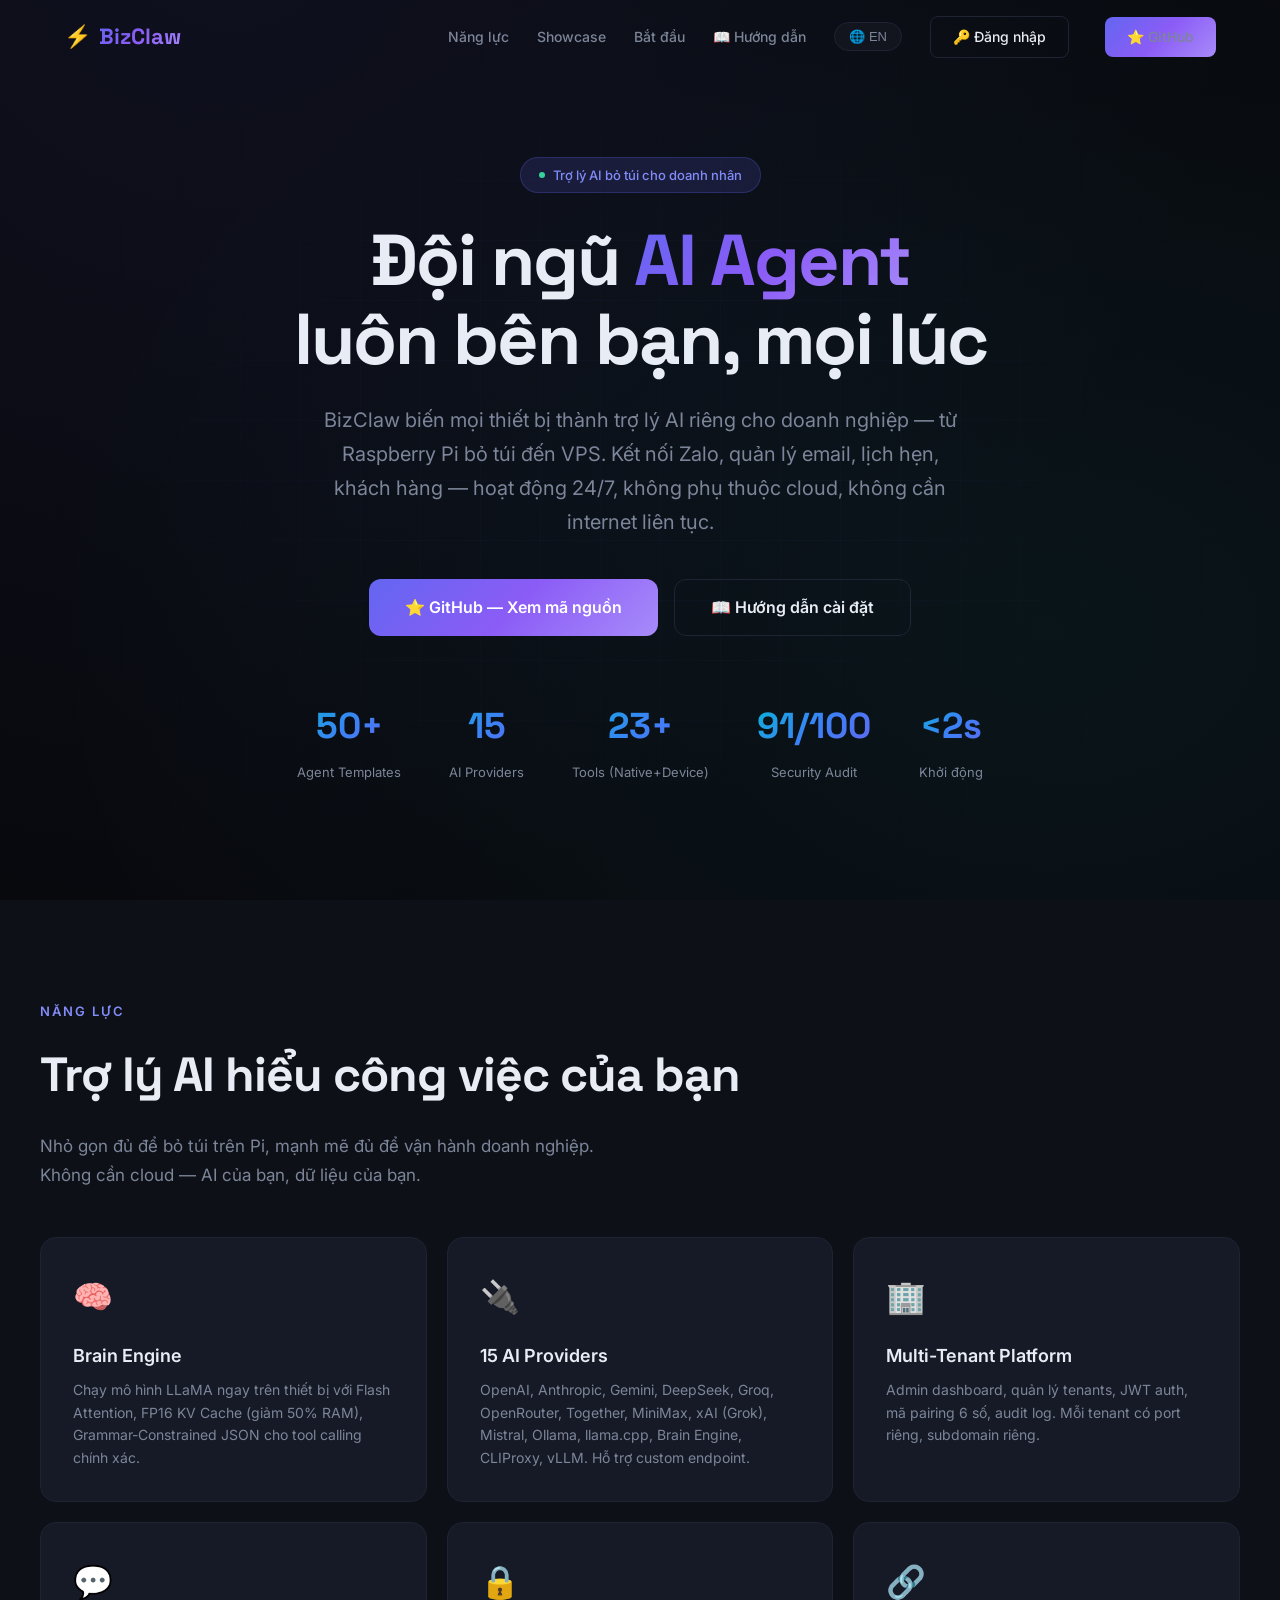
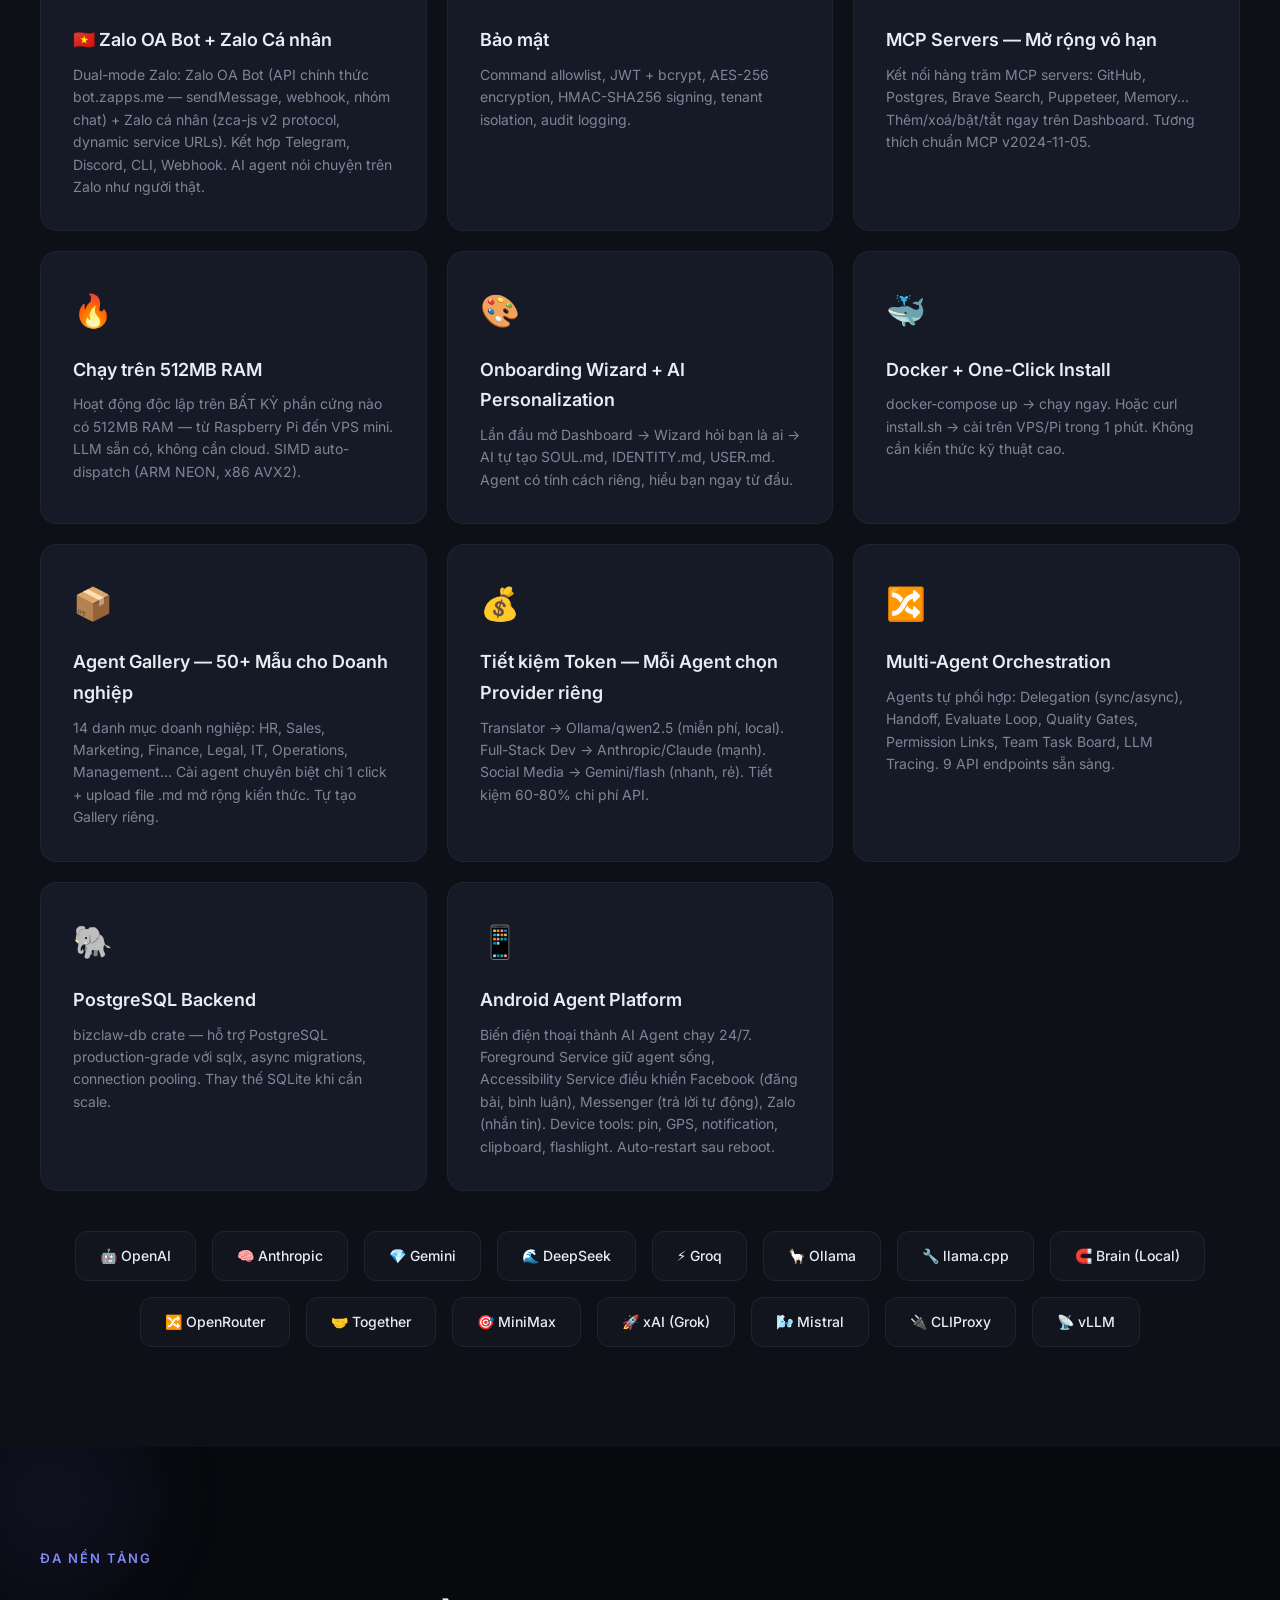
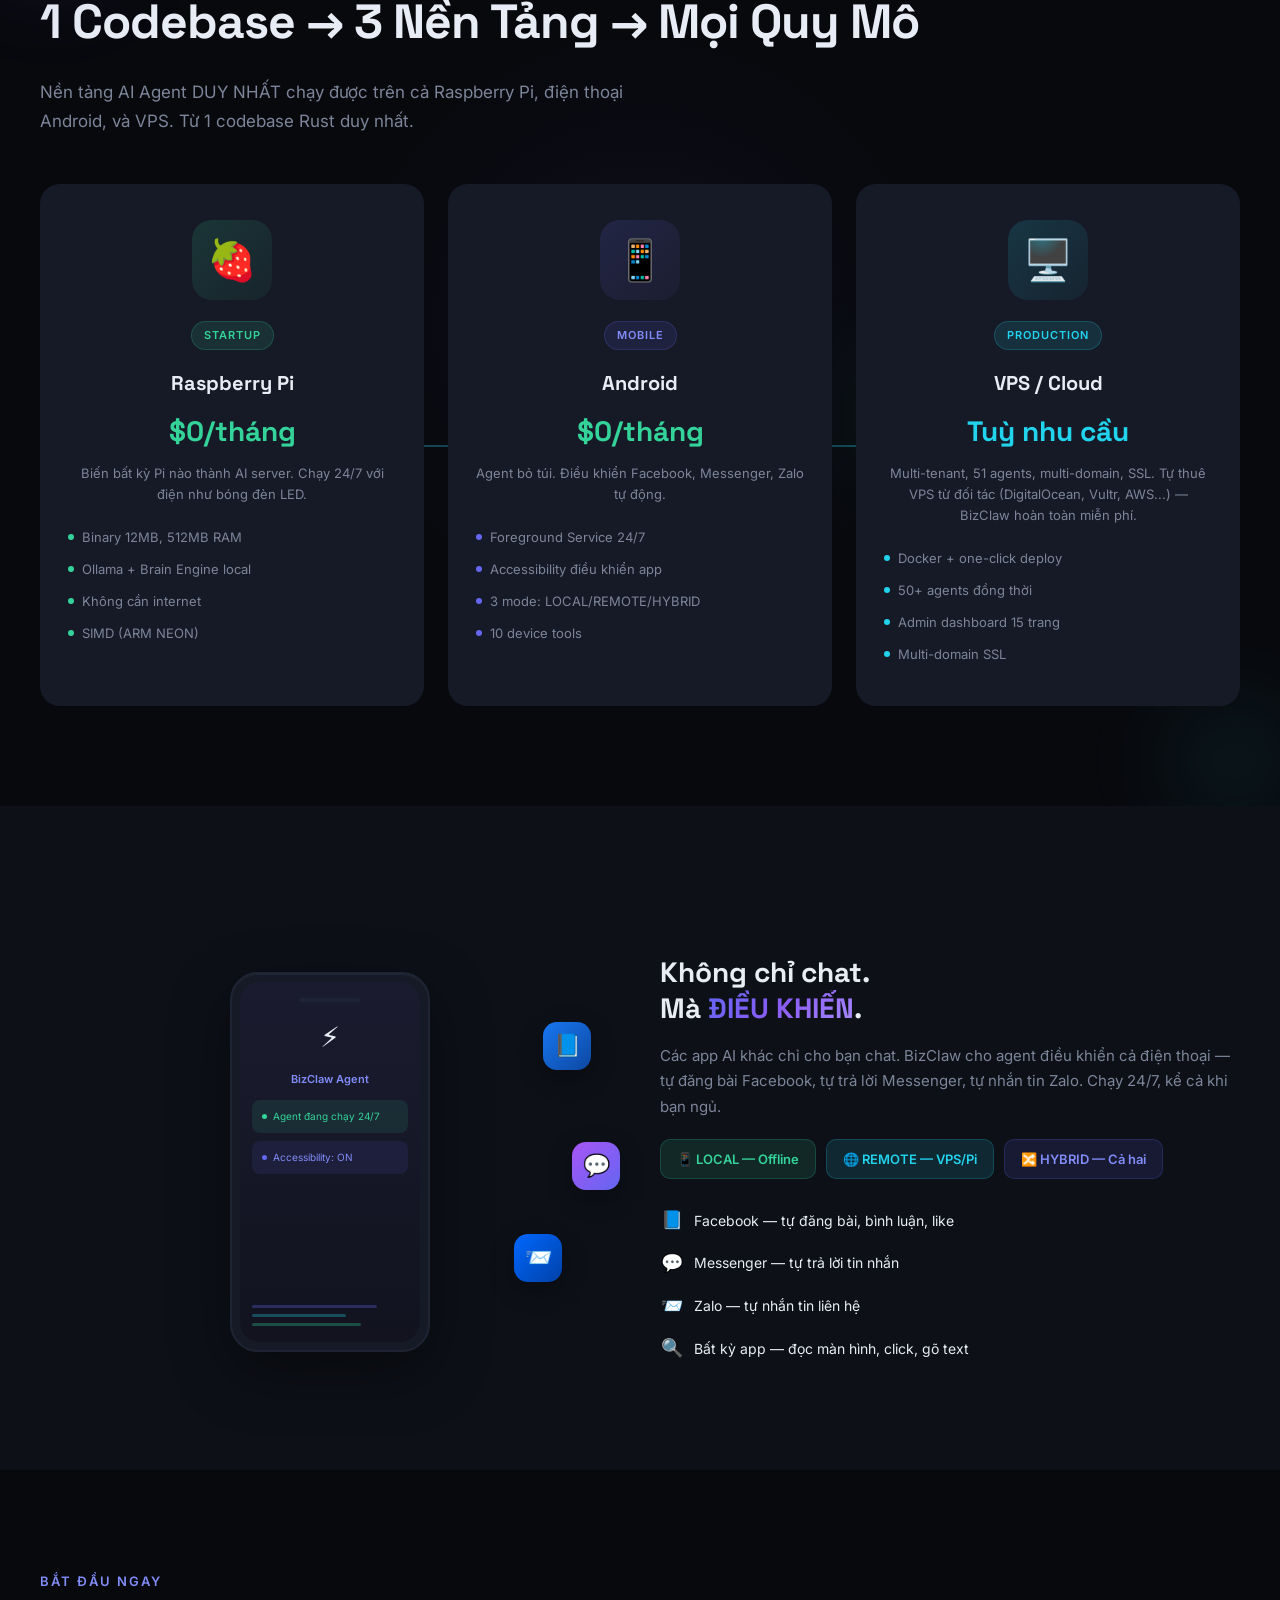
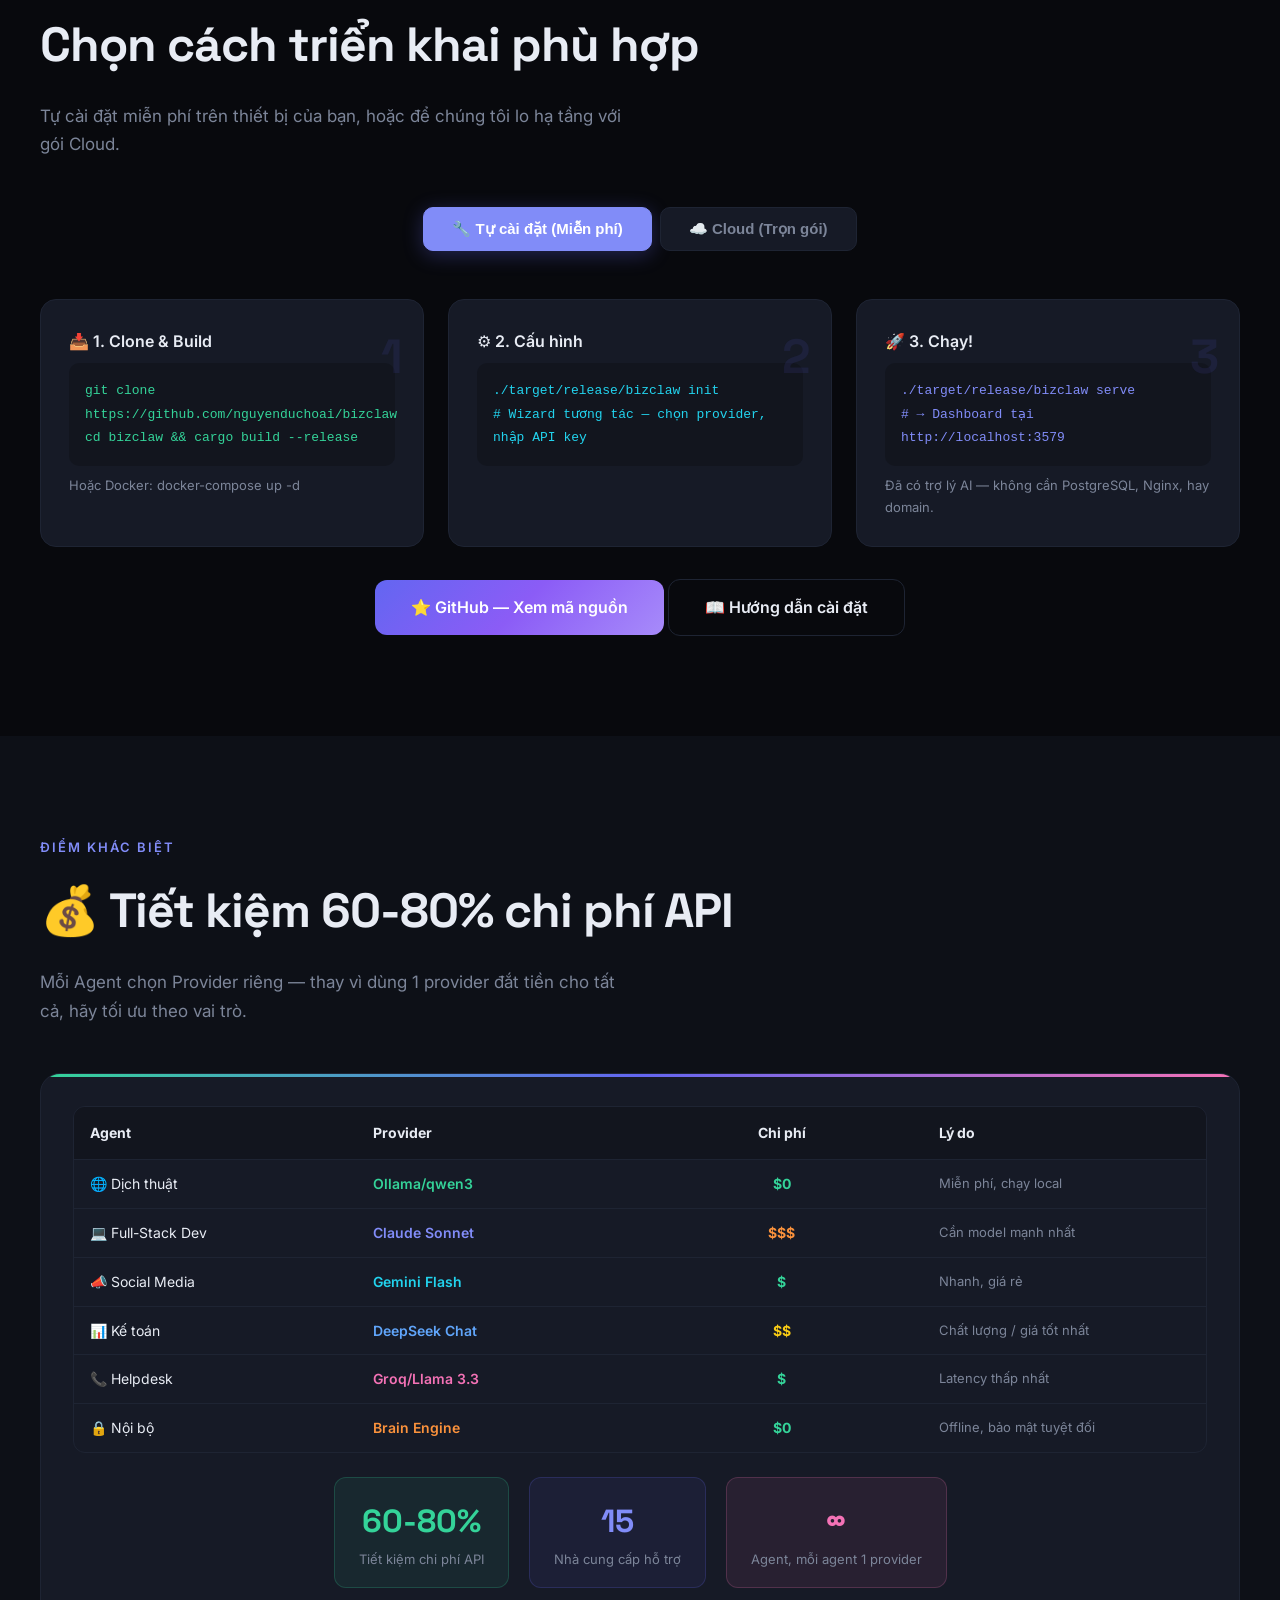
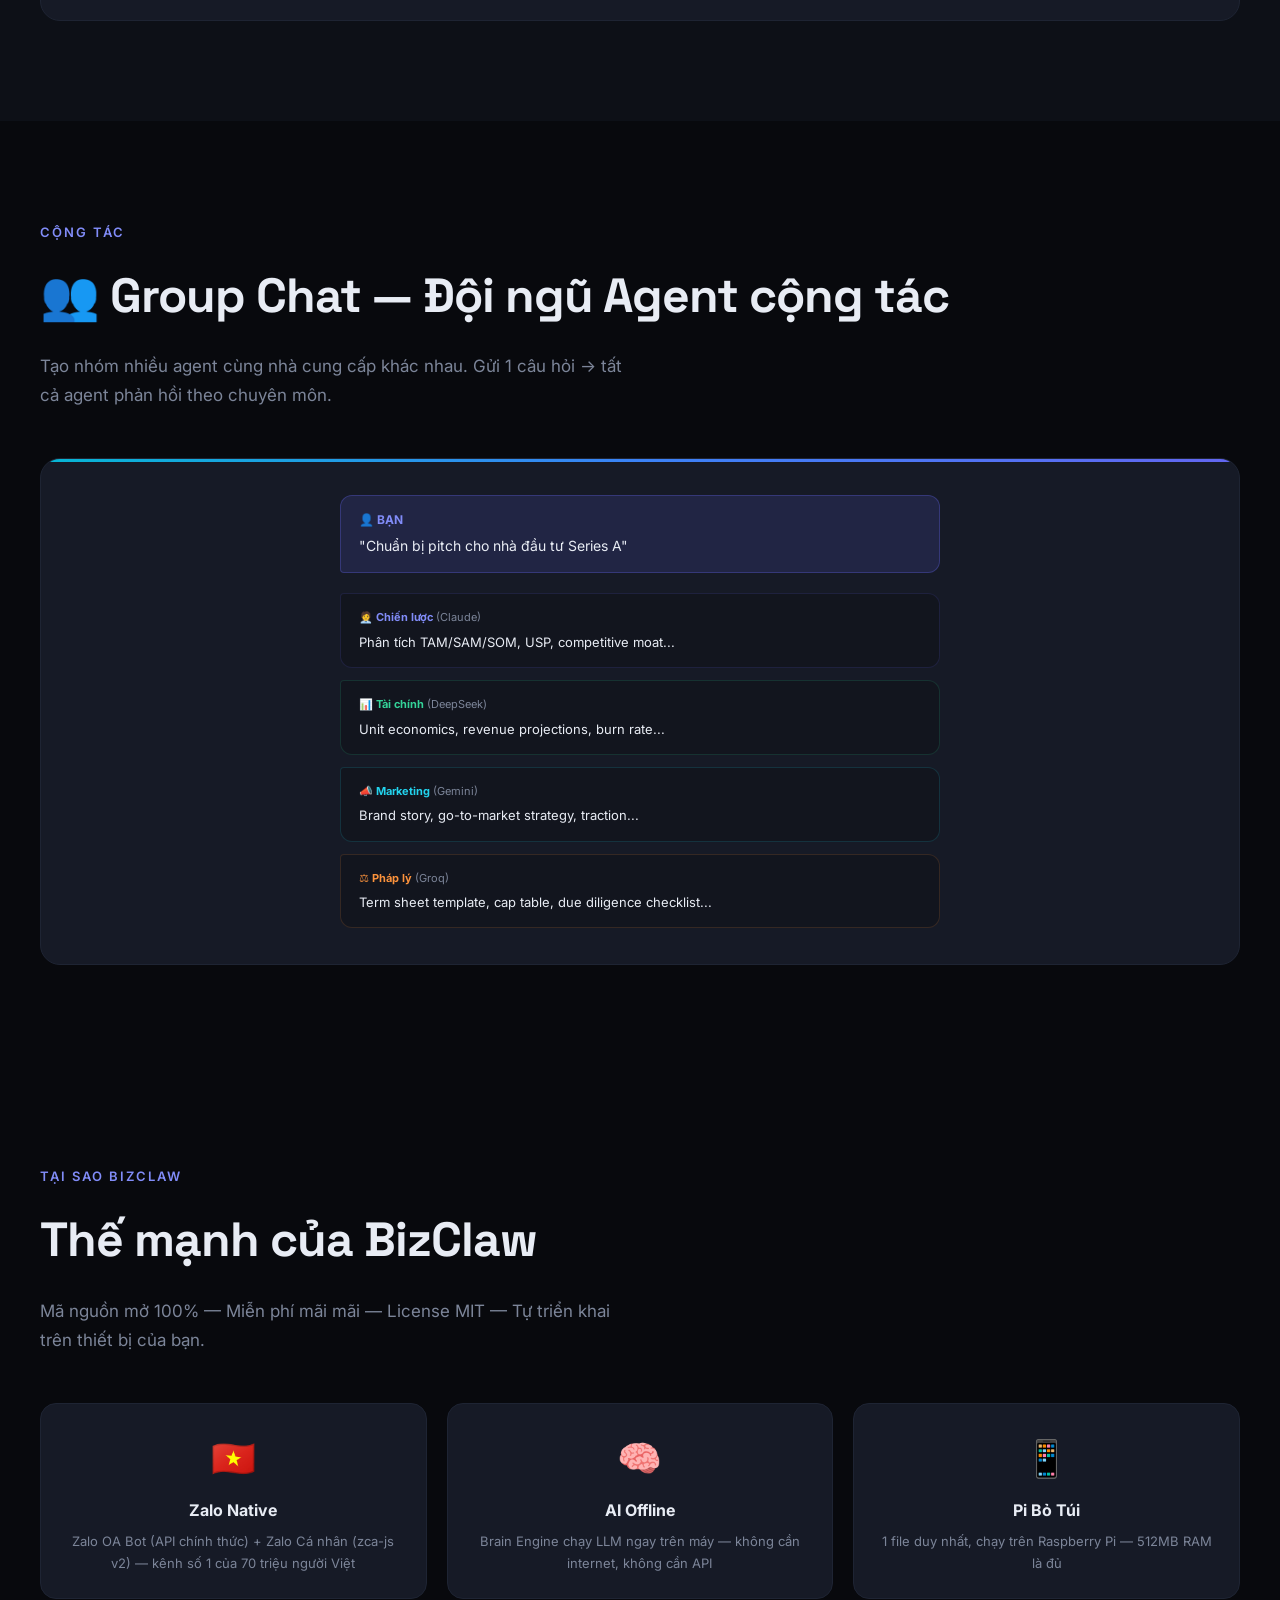
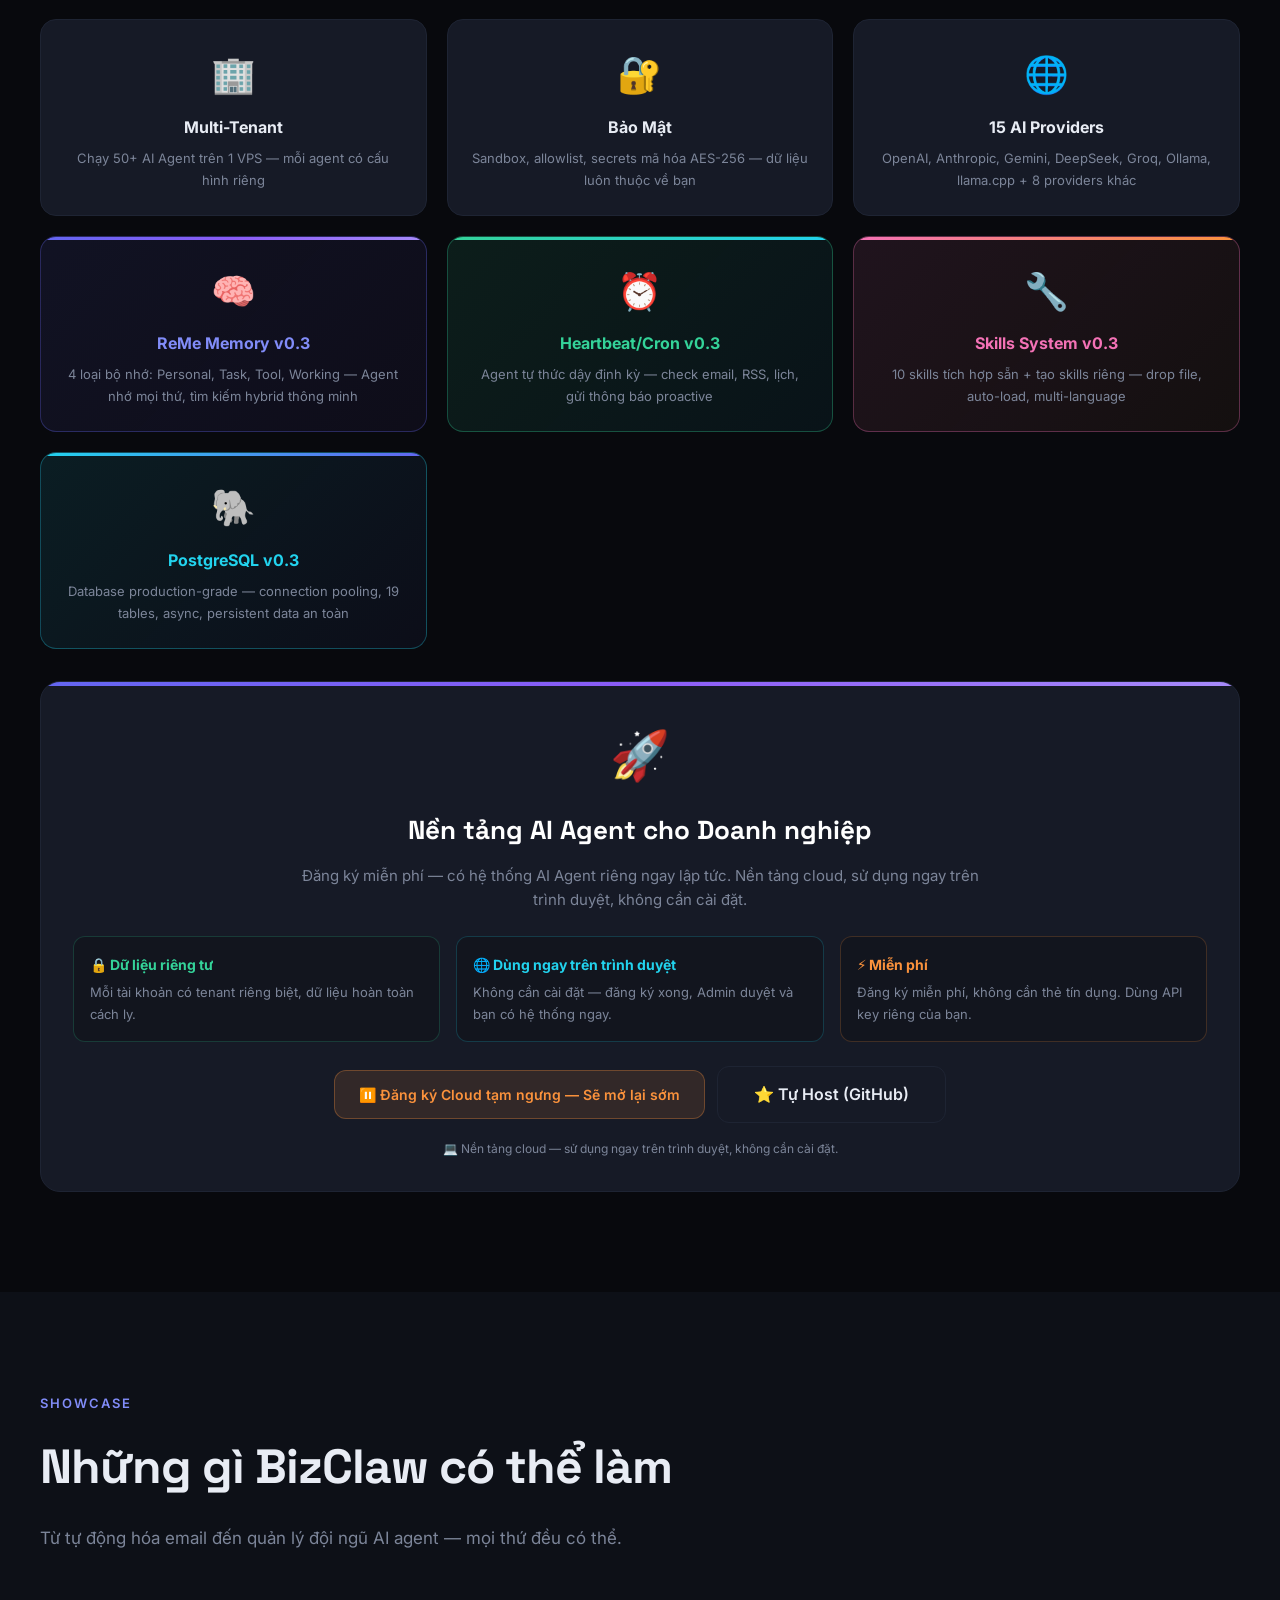
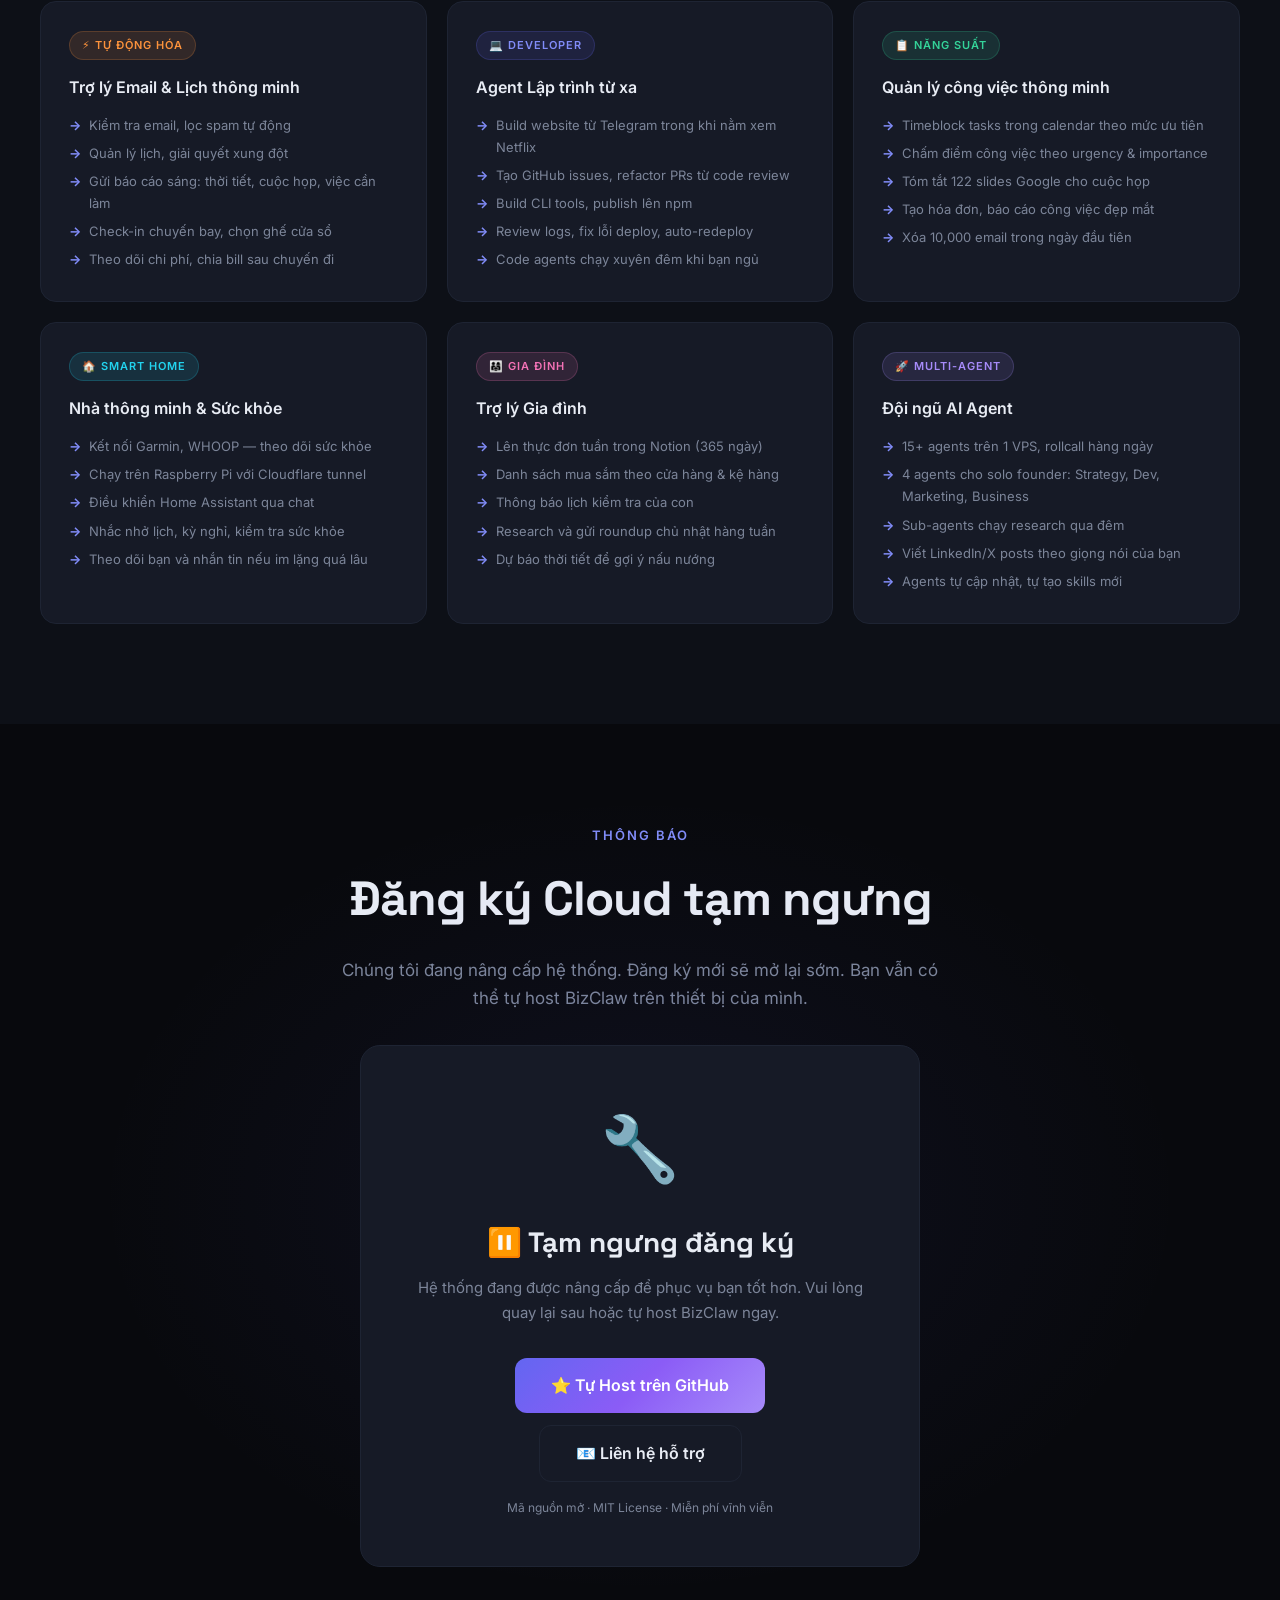
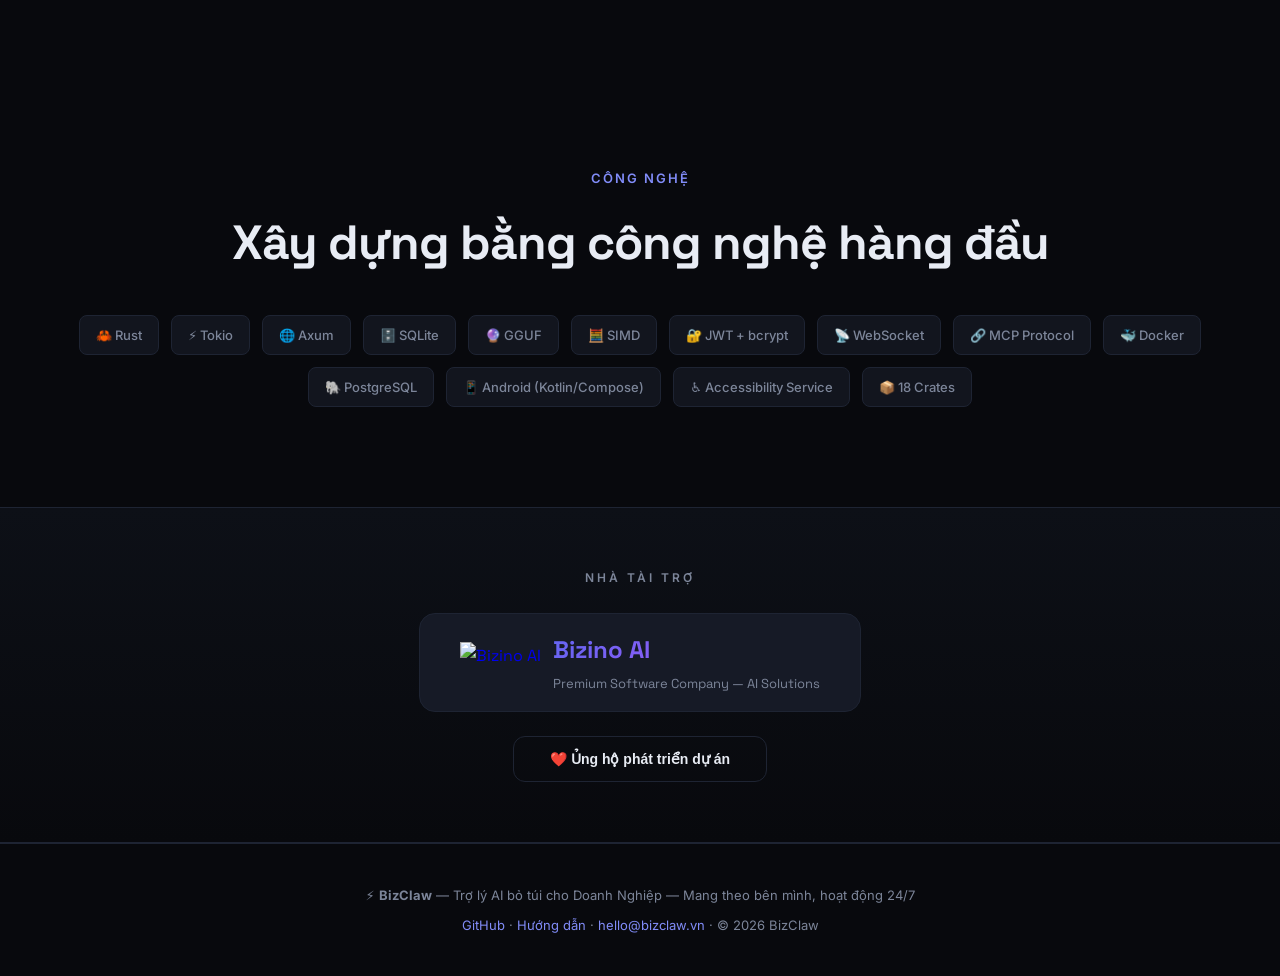
==== landing/index.html @ e4c4c2b2 "initial: BizClaw v0.3.0 — Self-hosted AI Agent platform Single-tenant AI Agent platform for personal" ====
<!DOCTYPE html>
<html lang="vi">
<head>
<meta charset="UTF-8">
<meta name="viewport" content="width=device-width, initial-scale=1.0">
<title>BizClaw — Trợ lý AI cho Doanh Nghiệp | AI Agent for Business</title>
<meta name="description" content="BizClaw — Trợ lý AI dành cho doanh nhân. Chạy trên mọi thiết bị từ Raspberry Pi đến VPS. Tích hợp Zalo, hoạt động độc lập không cần cloud.">
<meta property="og:title" content="BizClaw — Trợ lý AI cho Doanh Nghiệp">
<meta property="og:description" content="AI Agent bỏ túi cho doanh nhân. Chạy trên thiết bị 512MB RAM, tích hợp Zalo, hoạt động 24/7 không cần cloud.">
<meta property="og:type" content="website">
<meta property="og:url" content="https://bizclaw.vn">
<link rel="icon" href="data:image/svg+xml,<svg xmlns='http://www.w3.org/2000/svg' viewBox='0 0 100 100'><text y='.9em' font-size='90'>⚡</text></svg>">
<link rel="preconnect" href="https://fonts.googleapis.com">
<link href="https://fonts.googleapis.com/css2?family=Inter:wght@300;400;500;600;700;800;900&family=Space+Grotesk:wght@400;500;600;700&display=swap" rel="stylesheet">
<style>
*{margin:0;padding:0;box-sizing:border-box}
:root{
  --bg:#08090d;--bg2:#0d1017;--surface:#12151e;--card:#161a26;--border:#1e2433;
  --text:#e8ecf4;--muted:#7c8599;--accent:#6366f1;--accent2:#818cf8;--accent-glow:rgba(99,102,241,.15);
  --green:#34d399;--cyan:#22d3ee;--pink:#f472b6;--orange:#fb923c;
  --grad1:linear-gradient(135deg,#6366f1,#8b5cf6,#a78bfa);
  --grad2:linear-gradient(135deg,#06b6d4,#3b82f6,#6366f1);
}
html{scroll-behavior:smooth;font-size:16px}
body{font-family:'Inter',system-ui,sans-serif;background:var(--bg);color:var(--text);overflow-x:hidden;line-height:1.7}

/* ═══ NAV ═══ */
nav{position:fixed;top:0;width:100%;z-index:100;padding:16px 0;transition:all .3s}
nav.scrolled{background:rgba(8,9,13,.92);backdrop-filter:blur(20px);border-bottom:1px solid var(--border)}
.nav-inner{max-width:1200px;margin:0 auto;padding:0 24px;display:flex;align-items:center;justify-content:space-between}
.logo{display:flex;align-items:center;gap:8px;font-family:'Space Grotesk',sans-serif;font-weight:700;font-size:22px;color:var(--text);text-decoration:none}
.logo span{background:var(--grad1);-webkit-background-clip:text;-webkit-text-fill-color:transparent}
.nav-links{display:flex;gap:28px;align-items:center}
.nav-links a{color:var(--muted);text-decoration:none;font-size:14px;font-weight:500;transition:.2s}
.nav-links a:hover{color:var(--text)}
.lang-toggle{background:var(--surface);border:1px solid var(--border);color:var(--muted);padding:6px 14px;border-radius:20px;cursor:pointer;font-size:13px;transition:.2s}
.lang-toggle:hover{border-color:var(--accent);color:var(--accent)}
.nav-cta{background:var(--grad1);color:#fff;padding:8px 22px;border-radius:8px;font-size:14px;font-weight:600;text-decoration:none;transition:all .2s;border:none;cursor:pointer}
.nav-cta:hover{transform:translateY(-1px);box-shadow:0 8px 30px rgba(99,102,241,.35)}

/* ═══ HERO ═══ */
.hero{min-height:100vh;display:flex;align-items:center;justify-content:center;position:relative;overflow:hidden;padding:120px 24px 80px}
.hero::before{content:'';position:absolute;top:-50%;left:-30%;width:160%;height:200%;background:radial-gradient(ellipse at 30% 20%,rgba(99,102,241,.08) 0%,transparent 50%),radial-gradient(ellipse at 70% 60%,rgba(34,211,238,.06) 0%,transparent 50%);pointer-events:none}
.hero-grid{position:absolute;inset:0;background-image:linear-gradient(rgba(99,102,241,.03) 1px,transparent 1px),linear-gradient(90deg,rgba(99,102,241,.03) 1px,transparent 1px);background-size:60px 60px;mask-image:radial-gradient(ellipse at center,black 30%,transparent 70%)}
.hero-content{max-width:900px;text-align:center;position:relative;z-index:1}
.hero-badge{display:inline-flex;align-items:center;gap:8px;padding:6px 18px;background:var(--accent-glow);border:1px solid rgba(99,102,241,.25);border-radius:30px;font-size:13px;color:var(--accent2);margin-bottom:28px;font-weight:500}
.hero-badge .dot{width:6px;height:6px;background:var(--green);border-radius:50%;animation:pulse 2s infinite}
@keyframes pulse{0%,100%{opacity:1}50%{opacity:.4}}
h1{font-family:'Space Grotesk',sans-serif;font-size:clamp(36px,6vw,72px);font-weight:800;line-height:1.1;margin-bottom:24px;letter-spacing:-2px}
h1 .grad{background:var(--grad1);-webkit-background-clip:text;-webkit-text-fill-color:transparent}
.hero-desc{font-size:clamp(16px,2vw,20px);color:var(--muted);max-width:640px;margin:0 auto 40px;line-height:1.7}
.hero-actions{display:flex;gap:16px;justify-content:center;flex-wrap:wrap}
.btn-primary{background:var(--grad1);color:#fff;padding:14px 36px;border-radius:12px;font-size:16px;font-weight:600;text-decoration:none;transition:all .25s;border:none;cursor:pointer;display:inline-flex;align-items:center;gap:8px}
.btn-primary:hover{transform:translateY(-2px);box-shadow:0 12px 40px rgba(99,102,241,.4)}
.btn-secondary{background:transparent;color:var(--text);padding:14px 36px;border-radius:12px;font-size:16px;font-weight:600;text-decoration:none;border:1px solid var(--border);transition:all .25s;display:inline-flex;align-items:center;gap:8px}
.btn-secondary:hover{border-color:var(--accent);background:var(--accent-glow)}
.hero-stats{display:flex;gap:48px;justify-content:center;margin-top:60px;flex-wrap:wrap}
.hero-stat{text-align:center}
.hero-stat .num{font-family:'Space Grotesk',sans-serif;font-size:36px;font-weight:700;background:var(--grad2);-webkit-background-clip:text;background-clip:text;-webkit-text-fill-color:transparent}
.hero-stat .label{font-size:13px;color:var(--muted);margin-top:4px}

/* ═══ PLATFORM SECTION ═══ */
#platforms{background:var(--bg);position:relative;overflow:hidden}
#platforms::before{content:'';position:absolute;top:50%;left:50%;width:600px;height:600px;transform:translate(-50%,-50%);background:radial-gradient(circle,rgba(99,102,241,.06) 0%,transparent 70%);pointer-events:none}
.platforms-grid{display:grid;grid-template-columns:repeat(3,1fr);gap:24px;margin-top:48px;position:relative}
.platforms-grid::before{content:'';position:absolute;top:50%;left:15%;right:15%;height:2px;background:linear-gradient(90deg,transparent,var(--cyan),var(--accent),var(--cyan),transparent);opacity:.3;z-index:0}
.platform-card{background:var(--card);border-radius:20px;padding:36px 28px;text-align:center;position:relative;z-index:1;transition:all .4s;overflow:hidden}
.platform-card::before{content:'';position:absolute;inset:-2px;border-radius:22px;padding:2px;background:linear-gradient(135deg,var(--accent),var(--cyan),var(--accent));-webkit-mask:linear-gradient(#fff 0 0) content-box,linear-gradient(#fff 0 0);mask:linear-gradient(#fff 0 0) content-box,linear-gradient(#fff 0 0);-webkit-mask-composite:xor;mask-composite:exclude;opacity:0;transition:.4s}
.platform-card:hover::before{opacity:1}
.platform-card:hover{transform:translateY(-8px);box-shadow:0 20px 60px rgba(99,102,241,.15)}
.platform-icon{width:80px;height:80px;border-radius:20px;display:flex;align-items:center;justify-content:center;font-size:40px;margin:0 auto 20px;position:relative}
.platform-icon.pi{background:linear-gradient(135deg,rgba(52,211,153,.15),rgba(52,211,153,.05))}
.platform-icon.android{background:linear-gradient(135deg,rgba(99,102,241,.15),rgba(139,92,246,.05))}
.platform-icon.vps{background:linear-gradient(135deg,rgba(34,211,238,.15),rgba(34,211,238,.05))}
.platform-card h3{font-size:20px;font-weight:700;margin-bottom:4px;font-family:'Space Grotesk',sans-serif}
.platform-price{font-family:'Space Grotesk',sans-serif;font-size:28px;font-weight:800;margin:8px 0}
.platform-price.free{color:var(--green)}
.platform-price.low{color:var(--cyan)}
.platform-card .platform-desc{font-size:13px;color:var(--muted);margin-bottom:16px;line-height:1.6}
.platform-features{list-style:none;text-align:left}
.platform-features li{padding:5px 0;font-size:13px;color:var(--muted);display:flex;align-items:center;gap:8px}
.platform-features li .pf-dot{width:6px;height:6px;border-radius:50%;flex-shrink:0}
.pf-dot.green{background:var(--green)}
.pf-dot.purple{background:var(--accent)}
.pf-dot.cyan{background:var(--cyan)}
.platform-tag{display:inline-block;padding:4px 12px;border-radius:20px;font-size:11px;font-weight:600;letter-spacing:1px;text-transform:uppercase;margin-bottom:16px}
.ptag-green{background:rgba(52,211,153,.12);color:var(--green);border:1px solid rgba(52,211,153,.2)}
.ptag-purple{background:rgba(99,102,241,.12);color:var(--accent2);border:1px solid rgba(99,102,241,.2)}
.ptag-cyan{background:rgba(34,211,238,.12);color:var(--cyan);border:1px solid rgba(34,211,238,.2)}

/* Floating orbs */
.platform-orbs{position:absolute;inset:0;pointer-events:none;overflow:hidden}
.orb{position:absolute;border-radius:50%;filter:blur(40px);animation:float 8s ease-in-out infinite}
.orb-1{width:200px;height:200px;background:rgba(99,102,241,.08);top:-50px;left:-50px;animation-delay:0s}
.orb-2{width:150px;height:150px;background:rgba(34,211,238,.06);bottom:-30px;right:-30px;animation-delay:3s}
.orb-3{width:180px;height:180px;background:rgba(52,211,153,.05);top:50%;right:20%;animation-delay:5s}
@keyframes float{0%,100%{transform:translateY(0) scale(1)}50%{transform:translateY(-20px) scale(1.05)}}

/* ═══ ANDROID SHOWCASE ═══ */
.android-showcase{display:grid;grid-template-columns:1fr 1fr;gap:40px;align-items:center;margin-top:48px}
.android-visual{position:relative;display:flex;align-items:center;justify-content:center;min-height:400px}
.phone-frame{width:200px;height:380px;background:var(--card);border:2px solid var(--border);border-radius:28px;position:relative;overflow:hidden;box-shadow:0 20px 60px rgba(0,0,0,.4),inset 0 1px 0 rgba(255,255,255,.05)}
.phone-screen{position:absolute;inset:8px;border-radius:20px;background:linear-gradient(180deg,#1a1b2e 0%,#12131f 100%);display:flex;flex-direction:column;padding:16px 12px}
.phone-notch{width:60px;height:4px;background:var(--border);border-radius:4px;margin:0 auto 12px}
.phone-logo{text-align:center;font-size:28px;margin-bottom:8px}
.phone-title{text-align:center;font-size:11px;font-weight:600;color:var(--accent2);margin-bottom:12px}
.phone-status{display:flex;align-items:center;gap:6px;padding:8px 10px;background:rgba(52,211,153,.1);border-radius:8px;margin-bottom:8px;font-size:10px;color:var(--green)}
.phone-status .ps-dot{width:5px;height:5px;background:var(--green);border-radius:50%;animation:pulse 2s infinite}
.app-lines{display:flex;flex-direction:column;gap:6px;margin-top:auto}
.app-line{height:3px;border-radius:2px;opacity:.3}
.app-line:nth-child(1){background:var(--accent);width:80%}
.app-line:nth-child(2){background:var(--cyan);width:60%}
.app-line:nth-child(3){background:var(--green);width:70%}

/* App connection lines */
.app-nodes{position:absolute;top:0;left:0;right:0;bottom:0}
.app-node{position:absolute;width:48px;height:48px;border-radius:14px;display:flex;align-items:center;justify-content:center;font-size:22px;box-shadow:0 8px 24px rgba(0,0,0,.3);animation:float 6s ease-in-out infinite}
.app-node.fb{background:linear-gradient(135deg,#1877F2,#0d47a1);top:15%;right:5%;animation-delay:0s}
.app-node.msg{background:linear-gradient(135deg,#a855f6,#6366f1);top:45%;right:0;animation-delay:2s}
.app-node.zalo{background:linear-gradient(135deg,#0068ff,#0041a8);bottom:20%;right:10%;animation-delay:4s}

.android-info h3{font-family:'Space Grotesk',sans-serif;font-size:28px;font-weight:700;margin-bottom:16px;line-height:1.3}
.android-info .ai-highlight{background:var(--grad1);-webkit-background-clip:text;background-clip:text;-webkit-text-fill-color:transparent}
.android-info p{color:var(--muted);font-size:15px;line-height:1.7;margin-bottom:20px}
.mode-pills{display:flex;gap:10px;flex-wrap:wrap;margin-bottom:20px}
.mode-pill{padding:8px 16px;border-radius:10px;font-size:13px;font-weight:600;display:flex;align-items:center;gap:6px}
.mode-pill.local{background:rgba(52,211,153,.12);color:var(--green);border:1px solid rgba(52,211,153,.2)}
.mode-pill.remote{background:rgba(34,211,238,.12);color:var(--cyan);border:1px solid rgba(34,211,238,.2)}
.mode-pill.hybrid{background:rgba(99,102,241,.12);color:var(--accent2);border:1px solid rgba(99,102,241,.2)}
.app-control-list{list-style:none}
.app-control-list li{padding:6px 0;font-size:14px;display:flex;align-items:center;gap:10px}
.app-control-list li .acl-icon{font-size:18px;width:24px;text-align:center}

@media(max-width:768px){
  .platforms-grid{grid-template-columns:1fr}
  .platforms-grid::before{display:none}
  .android-showcase{grid-template-columns:1fr}
  .android-visual{min-height:300px}
}

/* ═══ SECTION ═══ */
section{padding:100px 24px}
.container{max-width:1200px;margin:0 auto}
.section-label{font-size:13px;font-weight:600;color:var(--accent2);letter-spacing:2px;text-transform:uppercase;margin-bottom:12px}
.section-title{font-family:'Space Grotesk',sans-serif;font-size:clamp(28px,4vw,48px);font-weight:700;margin-bottom:16px;letter-spacing:-1px}
.section-desc{font-size:17px;color:var(--muted);max-width:600px;margin-bottom:48px;line-height:1.7}

/* ═══ FEATURES ═══ */
#features{background:var(--bg2)}
.features-grid{display:grid;grid-template-columns:repeat(auto-fit,minmax(300px,1fr));gap:20px}
.feature-card{background:var(--card);border:1px solid var(--border);border-radius:16px;padding:32px;transition:all .3s;position:relative;overflow:hidden}
.feature-card:hover{border-color:var(--accent);transform:translateY(-4px);box-shadow:0 16px 48px rgba(0,0,0,.3)}
.feature-card::after{content:'';position:absolute;top:0;left:0;right:0;height:2px;background:var(--grad1);opacity:0;transition:.3s}
.feature-card:hover::after{opacity:1}
.feature-icon{font-size:32px;margin-bottom:16px;display:block}
.feature-card h3{font-size:18px;font-weight:600;margin-bottom:8px}
.feature-card p{font-size:14px;color:var(--muted);line-height:1.6}

/* ═══ PROVIDERS ═══ */
.providers-row{display:flex;gap:16px;justify-content:center;flex-wrap:wrap;margin-top:40px}
.provider-pill{background:var(--surface);border:1px solid var(--border);border-radius:12px;padding:12px 24px;font-size:14px;font-weight:500;display:flex;align-items:center;gap:8px;transition:.25s}
.provider-pill:hover{border-color:var(--accent);background:var(--accent-glow)}

/* ═══ PRICING ═══ */
#pricing{background:var(--bg2)}
.pricing-grid{display:grid;grid-template-columns:repeat(auto-fit,minmax(260px,1fr));gap:20px;margin-top:48px}
.price-card{background:var(--card);border:1px solid var(--border);border-radius:16px;padding:32px;position:relative;transition:.3s}
.price-card.popular{border-color:var(--accent);box-shadow:0 0 60px rgba(99,102,241,.12)}
.price-card.popular::before{content:'⭐ Popular';position:absolute;top:-12px;left:50%;transform:translateX(-50%);background:var(--grad1);padding:4px 16px;border-radius:20px;font-size:12px;font-weight:600;color:#fff}
.price-card h3{font-size:20px;font-weight:600;margin-bottom:4px}
.price-card .price{font-family:'Space Grotesk',sans-serif;font-size:40px;font-weight:700;margin:16px 0 8px}
.price-card .price span{font-size:16px;font-weight:400;color:var(--muted)}
.price-card .desc{font-size:14px;color:var(--muted);margin-bottom:20px}
.price-card ul{list-style:none;margin-bottom:24px}
.price-card li{padding:6px 0;font-size:14px;display:flex;align-items:center;gap:8px}
.price-card li::before{content:'✓';color:var(--green);font-weight:700;font-size:12px}

/* ═══ HOW IT WORKS ═══ */
.steps{display:grid;grid-template-columns:repeat(auto-fit,minmax(220px,1fr));gap:24px;margin-top:48px;counter-reset:step}
.step{background:var(--card);border:1px solid var(--border);border-radius:16px;padding:28px;position:relative;transition:.3s;counter-increment:step}
.step::before{content:counter(step);position:absolute;top:16px;right:20px;font-family:'Space Grotesk',sans-serif;font-size:48px;font-weight:800;color:rgba(99,102,241,.1)}
.step:hover{border-color:var(--accent);transform:translateY(-3px)}
.step h4{font-size:16px;font-weight:600;margin-bottom:8px}
.step p{font-size:14px;color:var(--muted)}

/* ═══ CTA / REGISTER ═══ */
#register{position:relative;overflow:hidden}
#register::before{content:'';position:absolute;inset:0;background:radial-gradient(ellipse at center,rgba(99,102,241,.08),transparent 60%)}
.register-box{max-width:560px;margin:0 auto;background:var(--card);border:1px solid var(--border);border-radius:20px;padding:48px;position:relative;backdrop-filter:blur(10px)}
.register-box h2{font-family:'Space Grotesk',sans-serif;font-size:28px;font-weight:700;margin-bottom:8px;text-align:center}
.register-box .sub{color:var(--muted);font-size:15px;text-align:center;margin-bottom:32px}
.form-group{margin-bottom:16px}
.form-group label{display:block;font-size:13px;color:var(--muted);margin-bottom:6px;font-weight:500}
.form-group input,.form-group select{width:100%;padding:12px 16px;background:var(--surface);border:1px solid var(--border);border-radius:10px;color:var(--text);font-size:15px;outline:none;transition:.2s;font-family:inherit}
.form-group input:focus,.form-group select:focus{border-color:var(--accent);box-shadow:0 0 0 3px var(--accent-glow)}
.form-row{display:grid;grid-template-columns:1fr 1fr;gap:12px}
.form-submit{width:100%;padding:14px;background:var(--grad1);color:#fff;border:none;border-radius:10px;font-size:16px;font-weight:600;cursor:pointer;transition:.25s;margin-top:8px;font-family:inherit}
.form-submit:hover{transform:translateY(-2px);box-shadow:0 12px 40px rgba(99,102,241,.4)}
.form-submit:disabled{opacity:.6;cursor:not-allowed;transform:none;box-shadow:none}
.form-note{text-align:center;font-size:12px;color:var(--muted);margin-top:16px}
.form-success{display:none;text-align:center;padding:40px 20px}
.form-success .icon{font-size:48px;margin-bottom:16px}
.form-success h3{font-size:22px;margin-bottom:8px;color:var(--green)}
.form-success p{color:var(--muted);font-size:14px}

/* ═══ SHOWCASE ═══ */
#showcase{background:var(--bg2)}
.showcase-grid{display:grid;grid-template-columns:repeat(auto-fill,minmax(340px,1fr));gap:20px;margin-top:48px}
.showcase-card{background:var(--card);border:1px solid var(--border);border-radius:16px;padding:28px;transition:all .3s;position:relative;overflow:hidden}
.showcase-card:hover{border-color:var(--accent);transform:translateY(-4px);box-shadow:0 16px 48px rgba(0,0,0,.3)}
.showcase-card::after{content:'';position:absolute;top:0;left:0;right:0;height:2px;background:var(--grad1);opacity:0;transition:.3s}
.showcase-card:hover::after{opacity:1}
.showcase-tag{display:inline-flex;align-items:center;gap:6px;padding:4px 12px;border-radius:20px;font-size:11px;font-weight:600;text-transform:uppercase;letter-spacing:1px;margin-bottom:14px}
.tag-automation{background:rgba(251,146,60,.12);color:var(--orange);border:1px solid rgba(251,146,60,.2)}
.tag-developer{background:rgba(99,102,241,.12);color:var(--accent2);border:1px solid rgba(99,102,241,.2)}
.tag-productivity{background:rgba(52,211,153,.12);color:var(--green);border:1px solid rgba(52,211,153,.2)}
.tag-smarthome{background:rgba(34,211,238,.12);color:var(--cyan);border:1px solid rgba(34,211,238,.2)}
.tag-family{background:rgba(244,114,182,.12);color:var(--pink);border:1px solid rgba(244,114,182,.2)}
.tag-poweruser{background:rgba(167,139,250,.12);color:#a78bfa;border:1px solid rgba(167,139,250,.2)}
.showcase-card h3{font-size:16px;font-weight:600;margin-bottom:10px}
.showcase-card p{font-size:13px;color:var(--muted);line-height:1.6}
.showcase-card ul{list-style:none;margin-top:10px}
.showcase-card li{padding:3px 0;font-size:13px;color:var(--muted);display:flex;align-items:flex-start;gap:8px}
.showcase-card li::before{content:'→';color:var(--accent2);font-weight:700;flex-shrink:0}

/* ═══ SPONSOR ═══ */
.sponsor-section{padding:60px 24px;text-align:center;border-top:1px solid var(--border);border-bottom:1px solid var(--border);background:linear-gradient(180deg,var(--bg2) 0%,var(--bg) 100%)}
.sponsor-label{font-size:12px;font-weight:600;color:var(--muted);letter-spacing:3px;text-transform:uppercase;margin-bottom:24px}
.sponsor-logo{display:inline-flex;align-items:center;gap:12px;padding:16px 40px;background:var(--card);border:1px solid var(--border);border-radius:16px;text-decoration:none;transition:all .3s;font-family:'Space Grotesk',sans-serif}
.sponsor-logo:hover{border-color:var(--accent);transform:translateY(-2px);box-shadow:0 12px 40px rgba(99,102,241,.2)}
.sponsor-logo .sp-icon{font-size:36px}
.sponsor-logo .sp-text{text-align:left}
.sponsor-logo .sp-name{font-size:24px;font-weight:700;background:var(--grad1);-webkit-background-clip:text;-webkit-text-fill-color:transparent}
.sponsor-logo .sp-desc{font-size:13px;color:var(--muted);margin-top:2px}

/* ═══ TECH ═══ */
.tech-badges{display:flex;gap:12px;flex-wrap:wrap;margin-top:24px}
.tech-badge{background:var(--surface);border:1px solid var(--border);border-radius:8px;padding:8px 16px;font-size:13px;font-weight:500;color:var(--muted)}

/* ═══ FOOTER ═══ */
footer{border-top:1px solid var(--border);padding:40px 24px;text-align:center;color:var(--muted);font-size:13px}
footer a{color:var(--accent2);text-decoration:none}

/* ═══ ANIMATIONS ═══ */
.fade-up{opacity:0;transform:translateY(30px);transition:all .6s cubic-bezier(.16,1,.3,1)}
.fade-up.visible{opacity:1;transform:translateY(0)}
.stagger{transition-delay:calc(var(--i,0) * 100ms)}

/* ═══ RESPONSIVE ═══ */
@media(max-width:768px){
  .nav-links{display:none}
  .hero-stats{gap:24px}
  .form-row{grid-template-columns:1fr}
  .hero{padding:100px 16px 60px}
  section{padding:60px 16px}
  .register-box{padding:28px 20px}
  .showcase-grid{grid-template-columns:1fr}
  #feature-grid{grid-template-columns:1fr!important}
}
@media(max-width:480px){h1{font-size:32px!important}}

/* ═══ DEPLOY TABS ═══ */
.deploy-tab{padding:12px 28px;border-radius:10px;border:1px solid var(--border);background:var(--card);color:var(--muted);font-size:15px;font-weight:600;cursor:pointer;transition:all .3s}
.deploy-tab.active{background:var(--accent2);color:#fff;border-color:var(--accent2);box-shadow:0 4px 20px rgba(99,102,241,.3)}
.deploy-tab:hover{border-color:var(--accent2);color:var(--accent2)}
.deploy-tab.active:hover{color:#fff}
#cloud-benefits-grid,#pricing-grid{transition:all .3s}
@media(max-width:768px){
  #cloud-benefits-grid,#pricing-grid{grid-template-columns:1fr!important}
}
</style>
</head>
<body>

<!-- NAV -->
<nav id="navbar">
  <div class="nav-inner">
    <a href="#" class="logo">⚡ <span>BizClaw</span></a>
    <div class="nav-links">
      <a href="#features" data-vi="Năng lực" data-en="Features">Năng lực</a>
      <a href="#showcase" data-vi="Showcase" data-en="Showcase">Showcase</a>
      <a href="#how" data-vi="Bắt đầu" data-en="Get Started">Bắt đầu</a>
      <a href="/docs.html" data-vi="📖 Hướng dẫn" data-en="📖 Docs">📖 Hướng dẫn</a>
      <!-- Registration temporarily disabled -->
      <!-- <a href="#register" data-vi="Đăng ký" data-en="Register">Đăng ký</a> -->
      <button class="lang-toggle" onclick="toggleLang()">🌐 EN</button>
      <a href="#" onclick="goLogin()" class="nav-cta" style="background:transparent;border:1px solid var(--border);color:var(--text);margin-right:8px" data-vi="🔑 Đăng nhập" data-en="🔑 Login">🔑 Đăng nhập</a>
      <a href="https://github.com/nguyenduchoai/bizclaw" target="_blank" class="nav-cta" data-vi="⭐ GitHub" data-en="⭐ GitHub">⭐ GitHub</a>
    </div>
  </div>
</nav>

<!-- HERO -->
<section class="hero">
  <div class="hero-grid"></div>
  <div class="hero-content">
    <div class="hero-badge"><span class="dot"></span> <span data-vi="Trợ lý AI bỏ túi cho doanh nhân" data-en="Pocket AI Assistant for Business">Trợ lý AI bỏ túi cho doanh nhân</span></div>
    <h1>
      <span data-vi="Đội ngũ" data-en="Your">Đội ngũ</span> <span class="grad" data-vi="AI Agent" data-en="AI Agent Team">AI Agent</span><br>
      <span data-vi="luôn bên bạn, mọi lúc" data-en="always by your side">luôn bên bạn, mọi lúc</span>
    </h1>
    <p class="hero-desc" data-vi="BizClaw biến mọi thiết bị thành trợ lý AI riêng cho doanh nghiệp — từ Raspberry Pi bỏ túi đến VPS. Kết nối Zalo, quản lý email, lịch hẹn, khách hàng — hoạt động 24/7, không phụ thuộc cloud, không cần internet liên tục." data-en="BizClaw turns any device into your private business AI assistant — from a pocket-sized Raspberry Pi to a VPS. Connect Zalo, manage emails, appointments, clients — running 24/7, cloud-free, no constant internet required.">BizClaw biến mọi thiết bị thành trợ lý AI riêng cho doanh nghiệp — từ Raspberry Pi bỏ túi đến VPS. Kết nối Zalo, quản lý email, lịch hẹn, khách hàng — hoạt động 24/7, không phụ thuộc cloud, không cần internet liên tục.</p>
    <div class="hero-actions">
      <a href="https://github.com/nguyenduchoai/bizclaw" target="_blank" class="btn-primary" data-vi="⭐ GitHub — Xem mã nguồn" data-en="⭐ GitHub — View Source">⭐ GitHub — Xem mã nguồn</a>
      <a href="/docs.html" class="btn-secondary" data-vi="📖 Hướng dẫn cài đặt" data-en="📖 Installation Guide">📖 Hướng dẫn cài đặt</a>
    </div>
    <div class="hero-stats">
      <div class="hero-stat"><div class="num">50+</div><div class="label" data-vi="Agent Templates" data-en="Agent Templates">Agent Templates</div></div>
      <div class="hero-stat"><div class="num">15</div><div class="label" data-vi="AI Providers" data-en="AI Providers">AI Providers</div></div>
      <div class="hero-stat"><div class="num">23+</div><div class="label" data-vi="Tools (Native+Device)" data-en="Tools (Native+Device)">Tools (Native+Device)</div></div>
      <div class="hero-stat"><div class="num">91/100</div><div class="label" data-vi="Security Audit" data-en="Security Audit">Security Audit</div></div>
      <div class="hero-stat"><div class="num">&lt;2s</div><div class="label" data-vi="Khởi động" data-en="Boot time">Khởi động</div></div>
    </div>
  </div>
</section>

<!-- FEATURES -->
<section id="features">
  <div class="container">
    <div class="section-label" data-vi="NĂNG LỰC" data-en="CAPABILITIES">NĂNG LỰC</div>
    <div class="section-title" data-vi="Trợ lý AI hiểu công việc của bạn" data-en="An AI assistant that understands your business">Trợ lý AI hiểu công việc của bạn</div>
    <div class="section-desc" data-vi="Nhỏ gọn đủ để bỏ túi trên Pi, mạnh mẽ đủ để vận hành doanh nghiệp. Không cần cloud — AI của bạn, dữ liệu của bạn." data-en="Small enough to fit in your pocket on a Pi, powerful enough to run your business. No cloud needed — your AI, your data.">Nhỏ gọn đủ để bỏ túi trên Pi, mạnh mẽ đủ để vận hành doanh nghiệp. Không cần cloud — AI của bạn, dữ liệu của bạn.</div>
    <div class="features-grid">
      <div class="feature-card fade-up" style="--i:0">
        <span class="feature-icon">🧠</span>
        <h3 data-vi="Brain Engine" data-en="Brain Engine">Brain Engine</h3>
        <p data-vi="Chạy mô hình LLaMA ngay trên thiết bị với Flash Attention, FP16 KV Cache (giảm 50% RAM), Grammar-Constrained JSON cho tool calling chính xác." data-en="Run LLaMA models locally with Flash Attention, FP16 KV Cache (50% RAM savings), Grammar-Constrained JSON for precise tool calling.">Chạy mô hình LLaMA ngay trên thiết bị với Flash Attention, FP16 KV Cache (giảm 50% RAM), Grammar-Constrained JSON cho tool calling chính xác.</p>
      </div>
      <div class="feature-card fade-up" style="--i:1">
        <span class="feature-icon">🔌</span>
        <h3 data-vi="15 AI Providers" data-en="15 AI Providers">15 AI Providers</h3>
        <p data-vi="OpenAI, Anthropic, Gemini, DeepSeek, Groq, OpenRouter, Together, MiniMax, xAI (Grok), Mistral, Ollama, llama.cpp, Brain Engine, CLIProxy, vLLM. Hỗ trợ custom endpoint." data-en="OpenAI, Anthropic, Gemini, DeepSeek, Groq, OpenRouter, Together, MiniMax, xAI (Grok), Mistral, Ollama, llama.cpp, Brain Engine, CLIProxy, vLLM. Custom endpoints supported.">OpenAI, Anthropic, Gemini, DeepSeek, Groq, OpenRouter, Together, MiniMax, xAI (Grok), Mistral, Ollama, llama.cpp, Brain Engine, CLIProxy, vLLM. Hỗ trợ custom endpoint.</p>
      </div>
      <div class="feature-card fade-up" style="--i:2">
        <span class="feature-icon">🏢</span>
        <h3 data-vi="Multi-Tenant Platform" data-en="Multi-Tenant Platform">Multi-Tenant Platform</h3>
        <p data-vi="Admin dashboard, quản lý tenants, JWT auth, mã pairing 6 số, audit log. Mỗi tenant có port riêng, subdomain riêng." data-en="Admin dashboard, tenant management, JWT auth, 6-digit pairing codes, audit logging. Each tenant gets its own port and subdomain.">Admin dashboard, quản lý tenants, JWT auth, mã pairing 6 số, audit log. Mỗi tenant có port riêng, subdomain riêng.</p>
      </div>
      <div class="feature-card fade-up" style="--i:3">
        <span class="feature-icon">💬</span>
        <h3 data-vi="🇻🇳 Zalo OA Bot + Zalo Cá nhân" data-en="🇻🇳 Zalo OA Bot + Personal Zalo">🇻🇳 Zalo OA Bot + Zalo Cá nhân</h3>
        <p data-vi="Dual-mode Zalo: Zalo OA Bot (API chính thức bot.zapps.me — sendMessage, webhook, nhóm chat) + Zalo cá nhân (zca-js v2 protocol, dynamic service URLs). Kết hợp Telegram, Discord, CLI, Webhook. AI agent nói chuyện trên Zalo như người thật." data-en="Dual-mode Zalo: Zalo OA Bot (official bot.zapps.me API — sendMessage, webhook, group chat) + Personal Zalo (zca-js v2 protocol, dynamic service URLs). Plus Telegram, Discord, CLI, Webhook. AI agent chats on Zalo like a real person.">Dual-mode Zalo: Zalo OA Bot (API chính thức bot.zapps.me — sendMessage, webhook, nhóm chat) + Zalo cá nhân (zca-js v2 protocol, dynamic service URLs). Kết hợp Telegram, Discord, CLI, Webhook. AI agent nói chuyện trên Zalo như người thật.</p>
      </div>
      <div class="feature-card fade-up" style="--i:4">
        <span class="feature-icon">🔒</span>
        <h3 data-vi="Bảo mật" data-en="Security">Bảo mật</h3>
        <p data-vi="Command allowlist, JWT + bcrypt, AES-256 encryption, HMAC-SHA256 signing, tenant isolation, audit logging." data-en="Command allowlist, JWT + bcrypt, AES-256 encryption, HMAC-SHA256 signing, tenant isolation, audit logging.">Command allowlist, JWT + bcrypt, AES-256 encryption, HMAC-SHA256 signing, tenant isolation, audit logging.</p>
      </div>
      <div class="feature-card fade-up" style="--i:5">
        <span class="feature-icon">🔗</span>
        <h3 data-vi="MCP Servers — Mở rộng vô hạn" data-en="MCP Servers — Infinite Extensions">MCP Servers — Mở rộng vô hạn</h3>
        <p data-vi="Kết nối hàng trăm MCP servers: GitHub, Postgres, Brave Search, Puppeteer, Memory... Thêm/xoá/bật/tắt ngay trên Dashboard. Tương thích chuẩn MCP v2024-11-05." data-en="Connect hundreds of MCP servers: GitHub, Postgres, Brave Search, Puppeteer, Memory... Add/remove/toggle from Dashboard. Compatible with MCP v2024-11-05 standard.">Kết nối hàng trăm MCP servers: GitHub, Postgres, Brave Search, Puppeteer, Memory... Thêm/xoá/bật/tắt ngay trên Dashboard. Tương thích chuẩn MCP v2024-11-05.</p>
      </div>
      <div class="feature-card fade-up" style="--i:6">
        <span class="feature-icon">🔥</span>
        <h3 data-vi="Chạy trên 512MB RAM" data-en="Runs on 512MB RAM">Chạy trên 512MB RAM</h3>
        <p data-vi="Hoạt động độc lập trên BẤT KỲ phần cứng nào có 512MB RAM — từ Raspberry Pi đến VPS mini. LLM sẵn có, không cần cloud. SIMD auto-dispatch (ARM NEON, x86 AVX2)." data-en="Runs independently on ANY hardware with 512MB RAM — from Raspberry Pi to mini VPS. Built-in LLM, no cloud needed. SIMD auto-dispatch (ARM NEON, x86 AVX2).">Hoạt động độc lập trên BẤT KỲ phần cứng nào có 512MB RAM — từ Raspberry Pi đến VPS mini. LLM sẵn có, không cần cloud. SIMD auto-dispatch (ARM NEON, x86 AVX2).</p>
      </div>
      <div class="feature-card fade-up" style="--i:7">
        <span class="feature-icon">🎨</span>
        <h3 data-vi="Onboarding Wizard + AI Personalization" data-en="Onboarding Wizard + AI Personalization">Onboarding Wizard + AI Personalization</h3>
        <p data-vi="Lần đầu mở Dashboard → Wizard hỏi bạn là ai → AI tự tạo SOUL.md, IDENTITY.md, USER.md. Agent có tính cách riêng, hiểu bạn ngay từ đầu." data-en="First dashboard visit → Wizard asks who you are → AI auto-generates SOUL.md, IDENTITY.md, USER.md. Agent gets a unique personality, understands you from day one.">Lần đầu mở Dashboard → Wizard hỏi bạn là ai → AI tự tạo SOUL.md, IDENTITY.md, USER.md. Agent có tính cách riêng, hiểu bạn ngay từ đầu.</p>
      </div>
      <div class="feature-card fade-up" style="--i:8">
        <span class="feature-icon">🐳</span>
        <h3 data-vi="Docker + One-Click Install" data-en="Docker + One-Click Install">Docker + One-Click Install</h3>
        <p data-vi="docker-compose up → chạy ngay. Hoặc curl install.sh → cài trên VPS/Pi trong 1 phút. Không cần kiến thức kỹ thuật cao." data-en="docker-compose up → instant start. Or curl install.sh → install on VPS/Pi in 1 minute. No advanced technical knowledge required.">docker-compose up → chạy ngay. Hoặc curl install.sh → cài trên VPS/Pi trong 1 phút. Không cần kiến thức kỹ thuật cao.</p>
      </div>
      <div class="feature-card fade-up" style="--i:9">
        <span class="feature-icon">📦</span>
        <h3 data-vi="Agent Gallery — 50+ Mẫu cho Doanh nghiệp" data-en="Agent Gallery — 50+ Business Templates">Agent Gallery — 50+ Mẫu cho Doanh nghiệp</h3>
        <p data-vi="14 danh mục doanh nghiệp: HR, Sales, Marketing, Finance, Legal, IT, Operations, Management... Cài agent chuyên biệt chỉ 1 click + upload file .md mở rộng kiến thức. Tự tạo Gallery riêng." data-en="14 business categories: HR, Sales, Marketing, Finance, Legal, IT, Operations, Management... Install specialized agents with 1 click + upload .md files to extend knowledge. Create your own Gallery.">14 danh mục doanh nghiệp: HR, Sales, Marketing, Finance, Legal, IT, Operations, Management... Cài agent chuyên biệt chỉ 1 click + upload file .md mở rộng kiến thức. Tự tạo Gallery riêng.</p>
      </div>
      <div class="feature-card fade-up" style="--i:10">
        <span class="feature-icon">💰</span>
        <h3 data-vi="Tiết kiệm Token — Mỗi Agent chọn Provider riêng" data-en="Save Tokens — Per-Agent Provider Selection">Tiết kiệm Token — Mỗi Agent chọn Provider riêng</h3>
        <p data-vi="Translator → Ollama/qwen2.5 (miễn phí, local). Full-Stack Dev → Anthropic/Claude (mạnh). Social Media → Gemini/flash (nhanh, rẻ). Tiết kiệm 60-80% chi phí API." data-en="Translator → Ollama/qwen2.5 (free, local). Full-Stack Dev → Anthropic/Claude (powerful). Social Media → Gemini/flash (fast, cheap). Save 60-80% on API costs.">Translator → Ollama/qwen2.5 (miễn phí, local). Full-Stack Dev → Anthropic/Claude (mạnh). Social Media → Gemini/flash (nhanh, rẻ). Tiết kiệm 60-80% chi phí API.</p>
      </div>

      <div class="feature-card fade-up" style="--i:11">
        <span class="feature-icon">🔀</span>
        <h3 data-vi="Multi-Agent Orchestration" data-en="Multi-Agent Orchestration">Multi-Agent Orchestration</h3>
        <p data-vi="Agents tự phối hợp: Delegation (sync/async), Handoff, Evaluate Loop, Quality Gates, Permission Links, Team Task Board, LLM Tracing. 9 API endpoints sẵn sàng." data-en="Agents coordinate automatically: Delegation (sync/async), Handoff, Evaluate Loop, Quality Gates, Permission Links, Team Task Board, LLM Tracing. 9 API endpoints ready.">Agents tự phối hợp: Delegation (sync/async), Handoff, Evaluate Loop, Quality Gates, Permission Links, Team Task Board, LLM Tracing. 9 API endpoints sẵn sàng.</p>
      </div>
      <div class="feature-card fade-up" style="--i:12">
        <span class="feature-icon">🐘</span>
        <h3 data-vi="PostgreSQL Backend" data-en="PostgreSQL Backend">PostgreSQL Backend</h3>
        <p data-vi="bizclaw-db crate — hỗ trợ PostgreSQL production-grade với sqlx, async migrations, connection pooling. Thay thế SQLite khi cần scale." data-en="bizclaw-db crate — production-grade PostgreSQL support with sqlx, async migrations, connection pooling. Replace SQLite when scaling.">bizclaw-db crate — hỗ trợ PostgreSQL production-grade với sqlx, async migrations, connection pooling. Thay thế SQLite khi cần scale.</p>
      </div>
      <div class="feature-card fade-up" style="--i:13">
        <span class="feature-icon">📱</span>
        <h3 data-vi="Android Agent Platform" data-en="Android Agent Platform">Android Agent Platform</h3>
        <p data-vi="Biến điện thoại thành AI Agent chạy 24/7. Foreground Service giữ agent sống, Accessibility Service điều khiển Facebook (đăng bài, bình luận), Messenger (trả lời tự động), Zalo (nhắn tin). Device tools: pin, GPS, notification, clipboard, flashlight. Auto-restart sau reboot." data-en="Turn your phone into a 24/7 AI Agent. Foreground Service keeps agent alive, Accessibility Service controls Facebook (post, comment), Messenger (auto-reply), Zalo (messaging). Device tools: battery, GPS, notification, clipboard, flashlight. Auto-restart after reboot.">Biến điện thoại thành AI Agent chạy 24/7. Foreground Service giữ agent sống, Accessibility Service điều khiển Facebook (đăng bài, bình luận), Messenger (trả lời tự động), Zalo (nhắn tin). Device tools: pin, GPS, notification, clipboard, flashlight. Auto-restart sau reboot.</p>
      </div>

    </div>
    <div class="providers-row fade-up" style="--i:9">
      <div class="provider-pill">🤖 OpenAI</div>
      <div class="provider-pill">🧠 Anthropic</div>
      <div class="provider-pill">💎 Gemini</div>
      <div class="provider-pill">🌊 DeepSeek</div>
      <div class="provider-pill">⚡ Groq</div>
      <div class="provider-pill">🦙 Ollama</div>
      <div class="provider-pill">🔧 llama.cpp</div>
      <div class="provider-pill">🧲 Brain (Local)</div>
      <div class="provider-pill">🔀 OpenRouter</div>
      <div class="provider-pill">🤝 Together</div>
      <div class="provider-pill">🎯 MiniMax</div>
      <div class="provider-pill">🚀 xAI (Grok)</div>
      <div class="provider-pill">🌬️ Mistral</div>
      <div class="provider-pill">🔌 CLIProxy</div>
      <div class="provider-pill">📡 vLLM</div>

    </div>
  </div>
</section>

<!-- PLATFORMS -->
<section id="platforms">
  <div class="container">
    <div class="platform-orbs"><div class="orb orb-1"></div><div class="orb orb-2"></div><div class="orb orb-3"></div></div>
    <div class="section-label" data-vi="CHẠY MỌI NƠI" data-en="RUNS EVERYWHERE">ĐA NỀN TẢNG</div>
    <div class="section-title" data-vi="1 Codebase → 3 Nền Tảng → Mọi Quy Mô" data-en="1 Codebase → 3 Platforms → Any Scale">1 Codebase → 3 Nền Tảng → Mọi Quy Mô</div>
    <div class="section-desc" data-vi="Nền tảng AI Agent DUY NHẤT chạy được trên cả Raspberry Pi, điện thoại Android, và VPS. Từ 1 codebase Rust duy nhất." data-en="The ONLY AI Agent platform that runs on Raspberry Pi, Android phones, AND VPS. From a single Rust codebase.">Nền tảng AI Agent DUY NHẤT chạy được trên cả Raspberry Pi, điện thoại Android, và VPS. Từ 1 codebase Rust duy nhất.</div>

    <div class="platforms-grid">
      <div class="platform-card fade-up" style="--i:0">
        <div class="platform-icon pi">🍓</div>
        <span class="platform-tag ptag-green">STARTUP</span>
        <h3>Raspberry Pi</h3>
        <div class="platform-price free" data-vi="$0/tháng" data-en="$0/month">$0/tháng</div>
        <p class="platform-desc" data-vi="Biến bất kỳ Pi nào thành AI server. Chạy 24/7 với điện như bóng đèn LED." data-en="Turn any Pi into an AI server. Runs 24/7 with the power of an LED bulb.">Biến bất kỳ Pi nào thành AI server. Chạy 24/7 với điện như bóng đèn LED.</p>
        <ul class="platform-features">
          <li><span class="pf-dot green"></span> Binary 12MB, 512MB RAM</li>
          <li><span class="pf-dot green"></span> Ollama + Brain Engine local</li>
          <li><span class="pf-dot green"></span> <span data-vi="Không cần internet" data-en="No internet needed">Không cần internet</span></li>
          <li><span class="pf-dot green"></span> SIMD (ARM NEON)</li>
        </ul>
      </div>

      <div class="platform-card fade-up" style="--i:1">
        <div class="platform-icon android">📱</div>
        <span class="platform-tag ptag-purple">MOBILE</span>
        <h3>Android</h3>
        <div class="platform-price free" data-vi="$0/tháng" data-en="$0/month">$0/tháng</div>
        <p class="platform-desc" data-vi="Agent bỏ túi. Điều khiển Facebook, Messenger, Zalo tự động." data-en="Pocket agent. Controls Facebook, Messenger, Zalo automatically.">Agent bỏ túi. Điều khiển Facebook, Messenger, Zalo tự động.</p>
        <ul class="platform-features">
          <li><span class="pf-dot purple"></span> Foreground Service 24/7</li>
          <li><span class="pf-dot purple"></span> Accessibility điều khiển app</li>
          <li><span class="pf-dot purple"></span> 3 mode: LOCAL/REMOTE/HYBRID</li>
          <li><span class="pf-dot purple"></span> 10 device tools</li>
        </ul>
      </div>

      <div class="platform-card fade-up" style="--i:2">
        <div class="platform-icon vps">🖥️</div>
        <span class="platform-tag ptag-cyan">PRODUCTION</span>
        <h3>VPS / Cloud</h3>
        <div class="platform-price low" data-vi="Tuỳ nhu cầu" data-en="As needed">Tuỳ nhu cầu</div>
        <p class="platform-desc" data-vi="Multi-tenant, 51 agents, multi-domain, SSL. Tự thuê VPS từ đối tác (DigitalOcean, Vultr, AWS...) — BizClaw hoàn toàn miễn phí." data-en="Multi-tenant, 51 agents, multi-domain, SSL. Rent VPS from any provider (DigitalOcean, Vultr, AWS...) — BizClaw is completely free.">Multi-tenant, 51 agents, multi-domain, SSL. Tự thuê VPS từ đối tác (DigitalOcean, Vultr, AWS...) — BizClaw hoàn toàn miễn phí.</p>
        <ul class="platform-features">
          <li><span class="pf-dot cyan"></span> Docker + one-click deploy</li>
          <li><span class="pf-dot cyan"></span> 50+ agents đồng thời</li>
          <li><span class="pf-dot cyan"></span> Admin dashboard 15 trang</li>
          <li><span class="pf-dot cyan"></span> Multi-domain SSL</li>
        </ul>
      </div>
    </div>
  </div>
</section>

<!-- ANDROID SHOWCASE -->
<section id="android-showcase" style="background:var(--bg2)">
  <div class="container">
    <div class="android-showcase">
      <div class="android-visual">
        <div class="phone-frame">
          <div class="phone-screen">
            <div class="phone-notch"></div>
            <div class="phone-logo">⚡</div>
            <div class="phone-title">BizClaw Agent</div>
            <div class="phone-status"><span class="ps-dot"></span> Agent đang chạy 24/7</div>
            <div class="phone-status" style="background:rgba(99,102,241,.1);color:var(--accent2)"><span class="ps-dot" style="background:var(--accent)"></span> Accessibility: ON</div>
            <div class="app-lines"><div class="app-line"></div><div class="app-line"></div><div class="app-line"></div></div>
          </div>
        </div>
        <div class="app-nodes">
          <div class="app-node fb" title="Facebook">📘</div>
          <div class="app-node msg" title="Messenger">💬</div>
          <div class="app-node zalo" title="Zalo">📨</div>
        </div>
      </div>
      <div class="android-info">
        <h3 data-vi="Không chỉ chat.<br>Mà <span class='ai-highlight'>ĐIỀU KHIỂN</span>." data-en="Not just chat.<br>But <span class='ai-highlight'>CONTROL</span>.">Không chỉ chat.<br>Mà <span class="ai-highlight">ĐIỀU KHIỂN</span>.</h3>
        <p data-vi="Các app AI khác chỉ cho bạn chat. BizClaw cho agent điều khiển cả điện thoại — tự đăng bài Facebook, tự trả lời Messenger, tự nhắn tin Zalo. Chạy 24/7, kể cả khi bạn ngủ." data-en="Other AI apps only let you chat. BizClaw lets agents control your entire phone — auto-post on Facebook, auto-reply Messenger, auto-message Zalo. Running 24/7, even while you sleep.">Các app AI khác chỉ cho bạn chat. BizClaw cho agent điều khiển cả điện thoại — tự đăng bài Facebook, tự trả lời Messenger, tự nhắn tin Zalo. Chạy 24/7, kể cả khi bạn ngủ.</p>
        <div class="mode-pills">
          <span class="mode-pill local">📱 LOCAL — Offline</span>
          <span class="mode-pill remote">🌐 REMOTE — VPS/Pi</span>
          <span class="mode-pill hybrid">🔀 HYBRID — Cả hai</span>
        </div>
        <ul class="app-control-list">
          <li><span class="acl-icon">📘</span> <span data-vi="Facebook — tự đăng bài, bình luận, like" data-en="Facebook — auto-post, comment, like">Facebook — tự đăng bài, bình luận, like</span></li>
          <li><span class="acl-icon">💬</span> <span data-vi="Messenger — tự trả lời tin nhắn" data-en="Messenger — auto-reply messages">Messenger — tự trả lời tin nhắn</span></li>
          <li><span class="acl-icon">📨</span> <span data-vi="Zalo — tự nhắn tin liên hệ" data-en="Zalo — auto-message contacts">Zalo — tự nhắn tin liên hệ</span></li>
          <li><span class="acl-icon">🔍</span> <span data-vi="Bất kỳ app — đọc màn hình, click, gõ text" data-en="Any app — read screen, click, type text">Bất kỳ app — đọc màn hình, click, gõ text</span></li>
        </ul>
      </div>
    </div>
  </div>
</section>

<!-- HOW IT WORKS — TABBED: Self-Hosted vs Cloud -->
<section id="how">
  <div class="container">
    <div class="section-label" data-vi="BẮT ĐẦU NGAY" data-en="GET STARTED">BẮT ĐẦU NGAY</div>
    <div class="section-title" data-vi="Chọn cách triển khai phù hợp" data-en="Choose your deployment">Chọn cách triển khai phù hợp</div>
    <div class="section-desc" data-vi="Tự cài đặt miễn phí trên thiết bị của bạn, hoặc để chúng tôi lo hạ tầng với gói Cloud." data-en="Self-host for free on your own device, or let us handle infrastructure with Cloud plans.">Tự cài đặt miễn phí trên thiết bị của bạn, hoặc để chúng tôi lo hạ tầng với gói Cloud.</div>

    <!-- Tab Buttons -->
    <div style="display:flex;gap:8px;margin-bottom:32px;justify-content:center">
      <button onclick="showDeployTab('self')" id="tab-self" class="deploy-tab active" data-vi="🔧 Tự cài đặt (Miễn phí)" data-en="🔧 Self-Hosted (Free)">🔧 Tự cài đặt (Miễn phí)</button>
      <button onclick="showDeployTab('cloud')" id="tab-cloud" class="deploy-tab" data-vi="☁️ Cloud (Trọn gói)" data-en="☁️ Cloud (Managed)">☁️ Cloud (Trọn gói)</button>
    </div>

    <!-- TAB 1: Self-Hosted -->
    <div id="deploy-self" class="deploy-content">
      <div class="steps">
        <div class="step fade-up" style="--i:0">
          <h4 data-vi="📥 1. Clone & Build" data-en="📥 1. Clone & Build">📥 1. Clone & Build</h4>
          <div style="background:var(--surface);border-radius:10px;padding:16px;font-family:monospace;font-size:13px;margin-top:8px;color:var(--green);line-height:1.8">
            git clone https://github.com/nguyenduchoai/bizclaw<br>
            cd bizclaw && cargo build --release
          </div>
          <p style="font-size:13px;color:var(--muted);margin-top:8px" data-vi="Hoặc Docker: docker-compose up -d" data-en="Or Docker: docker-compose up -d">Hoặc Docker: docker-compose up -d</p>
        </div>
        <div class="step fade-up" style="--i:1">
          <h4 data-vi="⚙️ 2. Cấu hình" data-en="⚙️ 2. Configure">⚙️ 2. Cấu hình</h4>
          <div style="background:var(--surface);border-radius:10px;padding:16px;font-family:monospace;font-size:13px;margin-top:8px;color:var(--cyan);line-height:1.8">
            ./target/release/bizclaw init<br>
            # Wizard tương tác — chọn provider, nhập API key
          </div>
        </div>
        <div class="step fade-up" style="--i:2">
          <h4 data-vi="🚀 3. Chạy!" data-en="🚀 3. Run!">🚀 3. Chạy!</h4>
          <div style="background:var(--surface);border-radius:10px;padding:16px;font-family:monospace;font-size:13px;margin-top:8px;color:var(--accent2);line-height:1.8">
            ./target/release/bizclaw serve<br>
            # → Dashboard tại http://localhost:3579
          </div>
          <p style="font-size:13px;color:var(--muted);margin-top:8px" data-vi="Đã có trợ lý AI — không cần PostgreSQL, Nginx, hay domain." data-en="You now have an AI assistant — no PostgreSQL, Nginx, or domain needed.">Đã có trợ lý AI — không cần PostgreSQL, Nginx, hay domain.</p>
        </div>
      </div>
      <div style="text-align:center;margin-top:32px">
        <a href="https://github.com/nguyenduchoai/bizclaw" target="_blank" class="btn-primary" data-vi="⭐ GitHub — Xem mã nguồn" data-en="⭐ GitHub — View Source">⭐ GitHub — Xem mã nguồn</a>
        <a href="/docs.html" class="btn-secondary" data-vi="📖 Hướng dẫn cài đặt" data-en="📖 Installation Guide">📖 Hướng dẫn cài đặt</a>
      </div>
    </div>

    <!-- TAB 2: Cloud -->
    <div id="deploy-cloud" class="deploy-content" style="display:none">
      <div style="background:var(--card);border:1px solid var(--border);border-radius:20px;padding:40px;position:relative;overflow:hidden" class="fade-up">
        <div style="position:absolute;top:0;left:0;right:0;height:3px;background:var(--grad2)"></div>
        <div style="text-align:center;margin-bottom:32px">
          <div style="font-size:48px;margin-bottom:8px">☁️</div>
          <h3 style="font-family:'Space Grotesk',sans-serif;font-size:28px;font-weight:700" data-vi="Không cần cài đặt — Dùng ngay" data-en="No installation — Start now">Không cần cài đặt — Dùng ngay</h3>
          <p style="color:var(--muted);font-size:15px;max-width:500px;margin:12px auto" data-vi="Chúng tôi lo hạ tầng, bạn chỉ cần cấu hình AI Agent. Mọi thứ đã sẵn sàng trên cloud." data-en="We handle infrastructure, you just configure your AI Agents. Everything is ready on the cloud.">Chúng tôi lo hạ tầng, bạn chỉ cần cấu hình AI Agent. Mọi thứ đã sẵn sàng trên cloud.</p>
        </div>
        <div style="display:grid;grid-template-columns:repeat(3,1fr);gap:16px;margin-bottom:32px" id="cloud-benefits-grid">
          <div style="background:var(--surface);border-radius:12px;padding:20px;text-align:center">
            <div style="font-size:28px;margin-bottom:8px">🚀</div>
            <h4 style="font-size:14px;font-weight:700;margin-bottom:6px" data-vi="Triển khai 30 giây" data-en="Deploy in 30s">Triển khai 30 giây</h4>
            <p style="font-size:12px;color:var(--muted)" data-vi="Đăng ký → Dashboard riêng → Cấu hình AI" data-en="Sign up → Own dashboard → Configure AI">Đăng ký → Dashboard riêng → Cấu hình AI</p>
          </div>
          <div style="background:var(--surface);border-radius:12px;padding:20px;text-align:center">
            <div style="font-size:28px;margin-bottom:8px">🔄</div>
            <h4 style="font-size:14px;font-weight:700;margin-bottom:6px" data-vi="Cập nhật tự động" data-en="Auto updates">Cập nhật tự động</h4>
            <p style="font-size:12px;color:var(--muted)" data-vi="Không cần build hay deploy" data-en="No build or deploy needed">Không cần build hay deploy</p>
          </div>
          <div style="background:var(--surface);border-radius:12px;padding:20px;text-align:center">
            <div style="font-size:28px;margin-bottom:8px">🛡️</div>
            <h4 style="font-size:14px;font-weight:700;margin-bottom:6px" data-vi="SSL & Bảo mật" data-en="SSL & Security">SSL & Bảo mật</h4>
            <p style="font-size:12px;color:var(--muted)" data-vi="HTTPS, backup, monitoring 24/7" data-en="HTTPS, backup, 24/7 monitoring">HTTPS, backup, monitoring 24/7</p>
          </div>
          <div style="background:var(--surface);border-radius:12px;padding:20px;text-align:center">
            <div style="font-size:28px;margin-bottom:8px">📞</div>
            <h4 style="font-size:14px;font-weight:700;margin-bottom:6px" data-vi="Hỗ trợ ưu tiên" data-en="Priority support">Hỗ trợ ưu tiên</h4>
            <p style="font-size:12px;color:var(--muted)" data-vi="Zalo trực tiếp, onboarding 1-1" data-en="Direct Zalo, 1-on-1 onboarding">Zalo trực tiếp, onboarding 1-1</p>
          </div>
          <div style="background:var(--surface);border-radius:12px;padding:20px;text-align:center">
            <div style="font-size:28px;margin-bottom:8px">🤖</div>
            <h4 style="font-size:14px;font-weight:700;margin-bottom:6px" data-vi="51 Agent sẵn dùng" data-en="51 Ready agents">51 Agent sẵn dùng</h4>
            <p style="font-size:12px;color:var(--muted)" data-vi="Chọn agent nghiệp vụ → Dùng ngay" data-en="Pick business agent → Use now">Chọn agent nghiệp vụ → Dùng ngay</p>
          </div>
          <div style="background:var(--surface);border-radius:12px;padding:20px;text-align:center">
            <div style="font-size:28px;margin-bottom:8px">🌐</div>
            <h4 style="font-size:14px;font-weight:700;margin-bottom:6px" data-vi="Subdomain riêng" data-en="Own subdomain">Subdomain riêng</h4>
            <p style="font-size:12px;color:var(--muted)" data-vi="your-company.bizclaw.vn" data-en="your-company.bizclaw.vn">your-company.bizclaw.vn</p>
          </div>
        </div>
        <h3 style="text-align:center;font-family:'Space Grotesk',sans-serif;font-size:22px;font-weight:700;margin-bottom:24px" data-vi="📦 Gói dịch vụ" data-en="📦 Packages">📦 Gói dịch vụ</h3>
        <div style="display:grid;grid-template-columns:repeat(3,1fr);gap:16px;margin-bottom:32px" id="pricing-grid">
          <div style="background:var(--bg);border:1px solid var(--border);border-radius:16px;padding:28px;text-align:center">
            <div style="font-size:13px;font-weight:600;color:var(--green);letter-spacing:1px;margin-bottom:8px">STARTER</div>
            <div style="font-family:'Space Grotesk',sans-serif;font-size:36px;font-weight:800;color:var(--text)">499K</div>
            <div style="font-size:13px;color:var(--muted);margin-bottom:20px" data-vi="/tháng" data-en="/month">/tháng</div>
            <div style="text-align:left;font-size:13px;line-height:2">
              ✅ 3 AI Agents<br>
              ✅ 1 Channel (Zalo / Telegram)<br>
              ✅ 1GB Knowledge Base<br>
              ✅ Dashboard riêng<br>
              ✅ SSL + HTTPS<br>
              ⬜ Hỗ trợ qua email
            </div>
            <button onclick="contactOrder('Starter')" style="margin-top:20px;width:100%;padding:12px;background:var(--surface);border:1px solid var(--border);border-radius:10px;color:var(--text);font-weight:600;cursor:pointer;font-size:14px" data-vi="📞 Liên hệ đặt hàng" data-en="📞 Contact to order">📞 Liên hệ đặt hàng</button>
          </div>
          <div style="background:linear-gradient(135deg,rgba(99,102,241,.08),rgba(244,114,182,.08));border:2px solid var(--accent2);border-radius:16px;padding:28px;text-align:center;position:relative">
            <div style="position:absolute;top:-12px;left:50%;transform:translateX(-50%);background:var(--accent2);color:#fff;font-size:11px;font-weight:700;padding:4px 16px;border-radius:20px" data-vi="⭐ PHỔ BIẾN" data-en="⭐ POPULAR">⭐ PHỔ BIẾN</div>
            <div style="font-size:13px;font-weight:600;color:var(--accent2);letter-spacing:1px;margin-bottom:8px">BUSINESS</div>
            <div style="font-family:'Space Grotesk',sans-serif;font-size:36px;font-weight:800;color:var(--text)">1.5M</div>
            <div style="font-size:13px;color:var(--muted);margin-bottom:20px" data-vi="/tháng" data-en="/month">/tháng</div>
            <div style="text-align:left;font-size:13px;line-height:2">
              ✅ 10 AI Agents<br>
              ✅ 5 Channels<br>
              ✅ 5GB Knowledge Base<br>
              ✅ Dashboard + Subdomain<br>
              ✅ Hỗ trợ Zalo trực tiếp<br>
              ✅ Onboarding 1-1
            </div>
            <button onclick="contactOrder('Business')" style="margin-top:20px;width:100%;padding:12px;background:var(--accent2);border:none;border-radius:10px;color:#fff;font-weight:700;cursor:pointer;font-size:14px" data-vi="📞 Liên hệ đặt hàng" data-en="📞 Contact to order">📞 Liên hệ đặt hàng</button>
          </div>
          <div style="background:var(--bg);border:1px solid var(--border);border-radius:16px;padding:28px;text-align:center">
            <div style="font-size:13px;font-weight:600;color:var(--orange);letter-spacing:1px;margin-bottom:8px">ENTERPRISE</div>
            <div style="font-family:'Space Grotesk',sans-serif;font-size:36px;font-weight:800;color:var(--text)" data-vi="Liên hệ" data-en="Contact">Liên hệ</div>
            <div style="font-size:13px;color:var(--muted);margin-bottom:20px" data-vi="Tuỳ chỉnh theo nhu cầu" data-en="Custom pricing">Tuỳ chỉnh theo nhu cầu</div>
            <div style="text-align:left;font-size:13px;line-height:2">
              ✅ Không giới hạn Agents<br>
              ✅ Tất cả channels<br>
              ✅ VPS riêng (dedicated)<br>
              ✅ Domain riêng<br>
              ✅ Ollama / Brain Engine<br>
              ✅ SLA uptime 99.9%
            </div>
            <button onclick="contactOrder('Enterprise')" style="margin-top:20px;width:100%;padding:12px;background:var(--surface);border:1px solid var(--border);border-radius:10px;color:var(--text);font-weight:600;cursor:pointer;font-size:14px" data-vi="📞 Liên hệ đặt hàng" data-en="📞 Contact to order">📞 Liên hệ đặt hàng</button>
          </div>
        </div>
        <p style="text-align:center;font-size:13px;color:var(--muted)" data-vi="🔒 Đăng ký tạm đóng — Liên hệ Zalo: 0888 468 988 để đặt hàng" data-en="🔒 Registration paused — Contact Zalo: 0888 468 988 to order">🔒 Đăng ký tạm đóng — Liên hệ Zalo: 0888 468 988 để đặt hàng</p>
      </div>
    </div>
  </div>
</section>


<!-- 💰 TOKEN SAVINGS — KEY DIFFERENTIATOR -->
<section id="token-savings" style="background:var(--bg2)">
  <div class="container">
    <div class="section-label" data-vi="ĐIỂM KHÁC BIỆT" data-en="KEY DIFFERENTIATOR">ĐIỂM KHÁC BIỆT</div>
    <div class="section-title" data-vi="💰 Tiết kiệm 60-80% chi phí API" data-en="💰 Save 60-80% on API costs">💰 Tiết kiệm 60-80% chi phí API</div>
    <div class="section-desc" data-vi="Mỗi Agent chọn Provider riêng — thay vì dùng 1 provider đắt tiền cho tất cả, hãy tối ưu theo vai trò." data-en="Each Agent picks its own Provider — instead of using one expensive provider for all, optimize by role.">Mỗi Agent chọn Provider riêng — thay vì dùng 1 provider đắt tiền cho tất cả, hãy tối ưu theo vai trò.</div>

    <!-- Cost comparison table -->
    <div style="background:var(--card);border:1px solid var(--border);border-radius:20px;padding:32px;overflow:hidden;position:relative" class="fade-up">
      <div style="position:absolute;top:0;left:0;right:0;height:3px;background:linear-gradient(90deg,#34d399,#6366f1,#f472b6)"></div>
      <div style="display:grid;grid-template-columns:1fr 1fr 1fr 1fr;gap:0;border:1px solid var(--border);border-radius:12px;overflow:hidden;font-size:14px">
        <!-- Header -->
        <div style="padding:14px 16px;background:var(--surface);font-weight:700;border-bottom:1px solid var(--border)" data-vi="Agent" data-en="Agent">Agent</div>
        <div style="padding:14px 16px;background:var(--surface);font-weight:700;border-bottom:1px solid var(--border)" data-vi="Provider" data-en="Provider">Provider</div>
        <div style="padding:14px 16px;background:var(--surface);font-weight:700;border-bottom:1px solid var(--border);text-align:center" data-vi="Chi phí" data-en="Cost">Chi phí</div>
        <div style="padding:14px 16px;background:var(--surface);font-weight:700;border-bottom:1px solid var(--border)" data-vi="Lý do" data-en="Why">Lý do</div>
        <!-- Rows -->
        <div style="padding:12px 16px;border-bottom:1px solid var(--border)">🌐 Dịch thuật</div>
        <div style="padding:12px 16px;border-bottom:1px solid var(--border);color:var(--green);font-weight:600">Ollama/qwen3</div>
        <div style="padding:12px 16px;border-bottom:1px solid var(--border);text-align:center;font-weight:700;color:var(--green)">$0</div>
        <div style="padding:12px 16px;border-bottom:1px solid var(--border);color:var(--muted);font-size:13px" data-vi="Miễn phí, chạy local" data-en="Free, runs locally">Miễn phí, chạy local</div>

        <div style="padding:12px 16px;border-bottom:1px solid var(--border)">💻 Full-Stack Dev</div>
        <div style="padding:12px 16px;border-bottom:1px solid var(--border);color:var(--accent2);font-weight:600">Claude Sonnet</div>
        <div style="padding:12px 16px;border-bottom:1px solid var(--border);text-align:center;font-weight:700;color:var(--orange)">$$$</div>
        <div style="padding:12px 16px;border-bottom:1px solid var(--border);color:var(--muted);font-size:13px" data-vi="Cần model mạnh nhất" data-en="Needs strongest model">Cần model mạnh nhất</div>

        <div style="padding:12px 16px;border-bottom:1px solid var(--border)">📣 Social Media</div>
        <div style="padding:12px 16px;border-bottom:1px solid var(--border);color:var(--cyan);font-weight:600">Gemini Flash</div>
        <div style="padding:12px 16px;border-bottom:1px solid var(--border);text-align:center;font-weight:700;color:var(--green)">$</div>
        <div style="padding:12px 16px;border-bottom:1px solid var(--border);color:var(--muted);font-size:13px" data-vi="Nhanh, giá rẻ" data-en="Fast, cheap">Nhanh, giá rẻ</div>

        <div style="padding:12px 16px;border-bottom:1px solid var(--border)">📊 Kế toán</div>
        <div style="padding:12px 16px;border-bottom:1px solid var(--border);color:#60a5fa;font-weight:600">DeepSeek Chat</div>
        <div style="padding:12px 16px;border-bottom:1px solid var(--border);text-align:center;font-weight:700;color:#facc15">$$</div>
        <div style="padding:12px 16px;border-bottom:1px solid var(--border);color:var(--muted);font-size:13px" data-vi="Chất lượng / giá tốt nhất" data-en="Best quality/price">Chất lượng / giá tốt nhất</div>

        <div style="padding:12px 16px;border-bottom:1px solid var(--border)">📞 Helpdesk</div>
        <div style="padding:12px 16px;border-bottom:1px solid var(--border);color:var(--pink);font-weight:600">Groq/Llama 3.3</div>
        <div style="padding:12px 16px;border-bottom:1px solid var(--border);text-align:center;font-weight:700;color:var(--green)">$</div>
        <div style="padding:12px 16px;border-bottom:1px solid var(--border);color:var(--muted);font-size:13px" data-vi="Latency thấp nhất" data-en="Lowest latency">Latency thấp nhất</div>

        <div style="padding:12px 16px">🔒 Nội bộ</div>
        <div style="padding:12px 16px;color:var(--orange);font-weight:600">Brain Engine</div>
        <div style="padding:12px 16px;text-align:center;font-weight:700;color:var(--green)">$0</div>
        <div style="padding:12px 16px;color:var(--muted);font-size:13px" data-vi="Offline, bảo mật tuyệt đối" data-en="Offline, absolute security">Offline, bảo mật tuyệt đối</div>
      </div>

      <div style="display:flex;gap:20px;margin-top:24px;justify-content:center;flex-wrap:wrap">
        <div style="background:rgba(52,211,153,.08);border:1px solid rgba(52,211,153,.2);border-radius:12px;padding:16px 24px;text-align:center">
          <div style="font-family:'Space Grotesk',sans-serif;font-size:32px;font-weight:800;color:var(--green)" data-vi="60-80%" data-en="60-80%">60-80%</div>
          <div style="font-size:13px;color:var(--muted)" data-vi="Tiết kiệm chi phí API" data-en="API cost savings">Tiết kiệm chi phí API</div>
        </div>
        <div style="background:rgba(99,102,241,.08);border:1px solid rgba(99,102,241,.2);border-radius:12px;padding:16px 24px;text-align:center">
          <div style="font-family:'Space Grotesk',sans-serif;font-size:32px;font-weight:800;color:var(--accent2)" data-vi="15" data-en="15">15</div>
          <div style="font-size:13px;color:var(--muted)" data-vi="Nhà cung cấp hỗ trợ" data-en="Supported providers">Nhà cung cấp hỗ trợ</div>
        </div>
        <div style="background:rgba(244,114,182,.08);border:1px solid rgba(244,114,182,.2);border-radius:12px;padding:16px 24px;text-align:center">
          <div style="font-family:'Space Grotesk',sans-serif;font-size:32px;font-weight:800;color:var(--pink)" data-vi="∞" data-en="∞">∞</div>
          <div style="font-size:13px;color:var(--muted)" data-vi="Agent, mỗi agent 1 provider" data-en="Agents, each with own provider">Agent, mỗi agent 1 provider</div>
        </div>
      </div>
    </div>
  </div>
</section>

<!-- 👥 GROUP CHAT SECTION -->
<section id="group-chat">
  <div class="container">
    <div class="section-label" data-vi="CỘNG TÁC" data-en="COLLABORATION">CỘNG TÁC</div>
    <div class="section-title" data-vi="👥 Group Chat — Đội ngũ Agent cộng tác" data-en="👥 Group Chat — Agent Team Collaboration">👥 Group Chat — Đội ngũ Agent cộng tác</div>
    <div class="section-desc" data-vi="Tạo nhóm nhiều agent cùng nhà cung cấp khác nhau. Gửi 1 câu hỏi → tất cả agent phản hồi theo chuyên môn." data-en="Create groups of agents with different providers. Send 1 question → all agents respond with their expertise.">Tạo nhóm nhiều agent cùng nhà cung cấp khác nhau. Gửi 1 câu hỏi → tất cả agent phản hồi theo chuyên môn.</div>

    <div style="background:var(--card);border:1px solid var(--border);border-radius:20px;padding:36px;position:relative;overflow:hidden" class="fade-up">
      <div style="position:absolute;top:0;left:0;right:0;height:3px;background:var(--grad2)"></div>
      <!-- Chat simulation -->
      <div style="max-width:600px;margin:0 auto">
        <div style="background:var(--accent-glow);border:1px solid rgba(99,102,241,.3);border-radius:12px 12px 12px 4px;padding:14px 18px;margin-bottom:20px;font-size:14px">
          <div style="font-weight:700;color:var(--accent2);font-size:12px;margin-bottom:4px" data-vi="👤 BẠN" data-en="👤 YOU">👤 BẠN</div>
          <span data-vi="&quot;Chuẩn bị pitch cho nhà đầu tư Series A&quot;" data-en="&quot;Prepare a pitch for Series A investors&quot;">"Chuẩn bị pitch cho nhà đầu tư Series A"</span>
        </div>

        <div style="display:grid;gap:12px">
          <div style="background:var(--surface);border:1px solid rgba(99,102,241,.15);border-radius:4px 12px 12px 12px;padding:14px 18px;font-size:13px">
            <div style="font-weight:700;font-size:11px;margin-bottom:4px"><span style="color:var(--accent2)">🧑‍💼 Chiến lược</span> <span style="font-weight:400;color:var(--muted)">(Claude)</span></div>
            <span data-vi="Phân tích TAM/SAM/SOM, USP, competitive moat..." data-en="TAM/SAM/SOM analysis, USP, competitive moat...">Phân tích TAM/SAM/SOM, USP, competitive moat...</span>
          </div>
          <div style="background:var(--surface);border:1px solid rgba(52,211,153,.15);border-radius:4px 12px 12px 12px;padding:14px 18px;font-size:13px">
            <div style="font-weight:700;font-size:11px;margin-bottom:4px"><span style="color:var(--green)">📊 Tài chính</span> <span style="font-weight:400;color:var(--muted)">(DeepSeek)</span></div>
            <span data-vi="Unit economics, revenue projections, burn rate..." data-en="Unit economics, revenue projections, burn rate...">Unit economics, revenue projections, burn rate...</span>
          </div>
          <div style="background:var(--surface);border:1px solid rgba(34,211,238,.15);border-radius:4px 12px 12px 12px;padding:14px 18px;font-size:13px">
            <div style="font-weight:700;font-size:11px;margin-bottom:4px"><span style="color:var(--cyan)">📣 Marketing</span> <span style="font-weight:400;color:var(--muted)">(Gemini)</span></div>
            <span data-vi="Brand story, go-to-market strategy, traction..." data-en="Brand story, go-to-market strategy, traction...">Brand story, go-to-market strategy, traction...</span>
          </div>
          <div style="background:var(--surface);border:1px solid rgba(251,146,60,.15);border-radius:4px 12px 12px 12px;padding:14px 18px;font-size:13px">
            <div style="font-weight:700;font-size:11px;margin-bottom:4px"><span style="color:var(--orange)">⚖️ Pháp lý</span> <span style="font-weight:400;color:var(--muted)">(Groq)</span></div>
            <span data-vi="Term sheet template, cap table, due diligence checklist..." data-en="Term sheet template, cap table, due diligence checklist...">Term sheet template, cap table, due diligence checklist...</span>
          </div>
        </div>
      </div>
    </div>
  </div>
</section>

<!-- WHY BIZCLAW -->
<section id="why">
  <div class="container">
    <div class="section-label" data-vi="TẠI SAO BIZCLAW" data-en="WHY BIZCLAW">TẠI SAO BIZCLAW</div>
    <div class="section-title" data-vi="Thế mạnh của BizClaw" data-en="BizClaw's Advantages">Thế mạnh của BizClaw</div>
    <div class="section-desc" data-vi="Mã nguồn mở 100% — Miễn phí mãi mãi — License MIT — Tự triển khai trên thiết bị của bạn." data-en="100% Open Source — Free forever — MIT License — Self-deploy on your own device.">Mã nguồn mở 100% — Miễn phí mãi mãi — License MIT — Tự triển khai trên thiết bị của bạn.</div>

    <!-- Feature Highlights -->
    <div style="display:grid;grid-template-columns:repeat(3,1fr);gap:20px;margin:32px 0" id="feature-grid">
      <div style="background:var(--card);border:1px solid var(--border);border-radius:16px;padding:24px;text-align:center" class="fade-up" style="--i:0">
        <div style="font-size:36px;margin-bottom:8px">🇻🇳</div>
        <h4 style="font-size:16px;font-weight:700;margin-bottom:6px" data-vi="Zalo Native" data-en="Zalo Native">Zalo Native</h4>
        <p style="font-size:13px;color:var(--muted)" data-vi="Zalo OA Bot (API chính thức) + Zalo Cá nhân (zca-js v2) — kênh số 1 của 70 triệu người Việt" data-en="Zalo OA Bot (official API) + Personal Zalo (zca-js v2) — the #1 channel for 70M Vietnamese">Zalo OA Bot (API chính thức) + Zalo Cá nhân (zca-js v2) — kênh số 1 của 70 triệu người Việt</p>
      </div>
      <div style="background:var(--card);border:1px solid var(--border);border-radius:16px;padding:24px;text-align:center" class="fade-up" style="--i:1">
        <div style="font-size:36px;margin-bottom:8px">🧠</div>
        <h4 style="font-size:16px;font-weight:700;margin-bottom:6px" data-vi="AI Offline" data-en="AI Offline">AI Offline</h4>
        <p style="font-size:13px;color:var(--muted)" data-vi="Brain Engine chạy LLM ngay trên máy — không cần internet, không cần API" data-en="Brain Engine runs LLM locally — no internet, no API needed">Brain Engine chạy LLM ngay trên máy — không cần internet, không cần API</p>
      </div>
      <div style="background:var(--card);border:1px solid var(--border);border-radius:16px;padding:24px;text-align:center" class="fade-up" style="--i:2">
        <div style="font-size:36px;margin-bottom:8px">📱</div>
        <h4 style="font-size:16px;font-weight:700;margin-bottom:6px" data-vi="Pi Bỏ Túi" data-en="Pocket Pi">Pi Bỏ Túi</h4>
        <p style="font-size:13px;color:var(--muted)" data-vi="1 file duy nhất, chạy trên Raspberry Pi — 512MB RAM là đủ" data-en="Single binary, runs on Raspberry Pi — 512MB RAM is enough">1 file duy nhất, chạy trên Raspberry Pi — 512MB RAM là đủ</p>
      </div>
      <div style="background:var(--card);border:1px solid var(--border);border-radius:16px;padding:24px;text-align:center" class="fade-up" style="--i:3">
        <div style="font-size:36px;margin-bottom:8px">🏢</div>
        <h4 style="font-size:16px;font-weight:700;margin-bottom:6px" data-vi="Multi-Tenant" data-en="Multi-Tenant">Multi-Tenant</h4>
        <p style="font-size:13px;color:var(--muted)" data-vi="Chạy 50+ AI Agent trên 1 VPS — mỗi agent có cấu hình riêng" data-en="Run 50+ AI Agents on 1 VPS — each with its own config">Chạy 50+ AI Agent trên 1 VPS — mỗi agent có cấu hình riêng</p>
      </div>
      <div style="background:var(--card);border:1px solid var(--border);border-radius:16px;padding:24px;text-align:center" class="fade-up" style="--i:4">
        <div style="font-size:36px;margin-bottom:8px">🔐</div>
        <h4 style="font-size:16px;font-weight:700;margin-bottom:6px" data-vi="Bảo Mật" data-en="Security">Bảo Mật</h4>
        <p style="font-size:13px;color:var(--muted)" data-vi="Sandbox, allowlist, secrets mã hóa AES-256 — dữ liệu luôn thuộc về bạn" data-en="Sandbox, allowlist, AES-256 encrypted secrets — your data stays yours">Sandbox, allowlist, secrets mã hóa AES-256 — dữ liệu luôn thuộc về bạn</p>
      </div>
      <div style="background:var(--card);border:1px solid var(--border);border-radius:16px;padding:24px;text-align:center" class="fade-up" style="--i:5">
        <div style="font-size:36px;margin-bottom:8px">🌐</div>
        <h4 style="font-size:16px;font-weight:700;margin-bottom:6px" data-vi="15 AI Providers" data-en="15 AI Providers">15 AI Providers</h4>
        <p style="font-size:13px;color:var(--muted)" data-vi="OpenAI, Anthropic, Gemini, DeepSeek, Groq, Ollama, llama.cpp + 8 providers khác" data-en="OpenAI, Anthropic, Gemini, DeepSeek, Groq, Ollama, llama.cpp + 8 more providers">OpenAI, Anthropic, Gemini, DeepSeek, Groq, Ollama, llama.cpp + 8 providers khác</p>
      </div>
      <div style="background:linear-gradient(135deg,rgba(99,102,241,.1),rgba(139,92,246,.05));border:1px solid rgba(99,102,241,.3);border-radius:16px;padding:24px;text-align:center;position:relative;overflow:hidden" class="fade-up" style="--i:6">
        <div style="position:absolute;top:0;left:0;right:0;height:3px;background:var(--grad1)"></div>
        <div style="font-size:36px;margin-bottom:8px">🧠</div>
        <h4 style="font-size:16px;font-weight:700;margin-bottom:6px;color:var(--accent2)" data-vi="ReMe Memory v0.3" data-en="ReMe Memory v0.3">ReMe Memory v0.3</h4>
        <p style="font-size:13px;color:var(--muted)" data-vi="4 loại bộ nhớ: Personal, Task, Tool, Working — Agent nhớ mọi thứ, tìm kiếm hybrid thông minh" data-en="4 memory types: Personal, Task, Tool, Working — Agent remembers everything, hybrid smart search">4 loại bộ nhớ: Personal, Task, Tool, Working — Agent nhớ mọi thứ, tìm kiếm hybrid thông minh</p>
      </div>
      <div style="background:linear-gradient(135deg,rgba(52,211,153,.1),rgba(34,211,238,.05));border:1px solid rgba(52,211,153,.3);border-radius:16px;padding:24px;text-align:center;position:relative;overflow:hidden" class="fade-up" style="--i:7">
        <div style="position:absolute;top:0;left:0;right:0;height:3px;background:linear-gradient(90deg,var(--green),var(--cyan))"></div>
        <div style="font-size:36px;margin-bottom:8px">⏰</div>
        <h4 style="font-size:16px;font-weight:700;margin-bottom:6px;color:var(--green)" data-vi="Heartbeat/Cron v0.3" data-en="Heartbeat/Cron v0.3">Heartbeat/Cron v0.3</h4>
        <p style="font-size:13px;color:var(--muted)" data-vi="Agent tự thức dậy định kỳ — check email, RSS, lịch, gửi thông báo proactive" data-en="Agent wakes up periodically — check email, RSS, calendar, send proactive notifications">Agent tự thức dậy định kỳ — check email, RSS, lịch, gửi thông báo proactive</p>
      </div>
      <div style="background:linear-gradient(135deg,rgba(244,114,182,.1),rgba(251,146,60,.05));border:1px solid rgba(244,114,182,.3);border-radius:16px;padding:24px;text-align:center;position:relative;overflow:hidden" class="fade-up" style="--i:8">
        <div style="position:absolute;top:0;left:0;right:0;height:3px;background:linear-gradient(90deg,var(--pink),var(--orange))"></div>
        <div style="font-size:36px;margin-bottom:8px">🔧</div>
        <h4 style="font-size:16px;font-weight:700;margin-bottom:6px;color:var(--pink)" data-vi="Skills System v0.3" data-en="Skills System v0.3">Skills System v0.3</h4>
        <p style="font-size:13px;color:var(--muted)" data-vi="10 skills tích hợp sẵn + tạo skills riêng — drop file, auto-load, multi-language" data-en="10 built-in skills + create custom — drop file, auto-load, multi-language">10 skills tích hợp sẵn + tạo skills riêng — drop file, auto-load, multi-language</p>
      </div>
      <div style="background:linear-gradient(135deg,rgba(34,211,238,.1),rgba(99,102,241,.05));border:1px solid rgba(34,211,238,.3);border-radius:16px;padding:24px;text-align:center;position:relative;overflow:hidden" class="fade-up" style="--i:9">
        <div style="position:absolute;top:0;left:0;right:0;height:3px;background:linear-gradient(90deg,var(--cyan),var(--accent))"></div>
        <div style="font-size:36px;margin-bottom:8px">🐘</div>
        <h4 style="font-size:16px;font-weight:700;margin-bottom:6px;color:var(--cyan)" data-vi="PostgreSQL v0.3" data-en="PostgreSQL v0.3">PostgreSQL v0.3</h4>
        <p style="font-size:13px;color:var(--muted)" data-vi="Database production-grade — connection pooling, 19 tables, async, persistent data an toàn" data-en="Production-grade database — connection pooling, 19 tables, async, safe persistent data">Database production-grade — connection pooling, 19 tables, async, persistent data an toàn</p>
      </div>
    </div>


    <!-- SaaS CTA Box -->
    <div style="background:var(--card);border:1px solid var(--border);border-radius:20px;padding:32px;text-align:center;margin-top:32px;position:relative;overflow:hidden" class="fade-up">
      <div style="position:absolute;top:0;left:0;right:0;height:4px;background:var(--grad1)"></div>
      <div style="font-size:48px;margin-bottom:12px">🚀</div>
      <h3 style="font-family:'Space Grotesk',sans-serif;font-size:26px;font-weight:800;margin-bottom:12px;color:#fff" data-vi="Nền tảng AI Agent cho Doanh nghiệp" data-en="AI Agent Platform for Business">Nền tảng AI Agent cho Doanh nghiệp</h3>
      <p style="color:var(--muted);font-size:15px;margin-bottom:24px;max-width:700px;margin-inline:auto;line-height:1.6" data-vi="Đăng ký miễn phí — có hệ thống AI Agent riêng ngay lập tức. Nền tảng cloud, sử dụng ngay trên trình duyệt, không cần cài đặt." data-en="Register for free — get your own AI Agent system instantly. Cloud platform, use directly in browser, no installation needed.">Đăng ký miễn phí — có hệ thống AI Agent riêng ngay lập tức. Nền tảng cloud, sử dụng ngay trên trình duyệt, không cần cài đặt.</p>
      
      <div style="display:grid;grid-template-columns:repeat(auto-fit, minmax(200px, 1fr));gap:16px;margin-bottom:24px;text-align:left">
        <div style="background:var(--surface);padding:16px;border-radius:12px;border:1px solid rgba(52,211,153,.2)">
          <div style="color:var(--green);font-weight:700;margin-bottom:4px;font-size:14px" data-vi="🔒 Dữ liệu riêng tư" data-en="🔒 Private Data">🔒 Dữ liệu riêng tư</div>
          <div style="font-size:13px;color:var(--muted)" data-vi="Mỗi tài khoản có tenant riêng biệt, dữ liệu hoàn toàn cách ly." data-en="Each account gets its own isolated tenant with fully separated data.">Mỗi tài khoản có tenant riêng biệt, dữ liệu hoàn toàn cách ly.</div>
        </div>
        <div style="background:var(--surface);padding:16px;border-radius:12px;border:1px solid rgba(34,211,238,.2)">
          <div style="color:var(--cyan);font-weight:700;margin-bottom:4px;font-size:14px" data-vi="🌐 Dùng ngay trên trình duyệt" data-en="🌐 Use in browser">🌐 Dùng ngay trên trình duyệt</div>
          <div style="font-size:13px;color:var(--muted)" data-vi="Không cần cài đặt — đăng ký xong, Admin duyệt và bạn có hệ thống ngay." data-en="No installation — register, get approved by Admin, and your system is ready.">Không cần cài đặt — đăng ký xong, Admin duyệt và bạn có hệ thống ngay.</div>
        </div>
        <div style="background:var(--surface);padding:16px;border-radius:12px;border:1px solid rgba(251,146,60,.2)">
          <div style="color:var(--orange);font-weight:700;margin-bottom:4px;font-size:14px" data-vi="⚡ Miễn phí" data-en="⚡ Free">⚡ Miễn phí</div>
          <div style="font-size:13px;color:var(--muted)" data-vi="Đăng ký miễn phí, không cần thẻ tín dụng. Dùng API key riêng của bạn." data-en="Free registration, no credit card. Use your own API keys.">Đăng ký miễn phí, không cần thẻ tín dụng. Dùng API key riêng của bạn.</div>
        </div>
      </div>

      <div style="display:flex;gap:12px;justify-content:center;flex-wrap:wrap;align-items:center">
        <div style="background:rgba(251,146,60,.12);border:1px solid rgba(251,146,60,.3);border-radius:12px;padding:12px 24px;color:var(--orange);font-weight:600;font-size:14px" data-vi="⏸️ Đăng ký Cloud tạm ngưng — Sẽ mở lại sớm" data-en="⏸️ Cloud registration paused — Reopening soon">⏸️ Đăng ký Cloud tạm ngưng — Sẽ mở lại sớm</div>
        <a href="https://github.com/nguyenduchoai/bizclaw" target="_blank" class="btn-secondary" data-vi="⭐ Tự Host (GitHub)" data-en="⭐ Self-Host (GitHub)">⭐ Tự Host (GitHub)</a>
      </div>
      <p style="color:var(--muted);font-size:12px;margin-top:16px" data-vi="💻 Nền tảng cloud — sử dụng ngay trên trình duyệt, không cần cài đặt." data-en="💻 Cloud platform — use directly in browser, no installation needed.">💻 Nền tảng cloud — sử dụng ngay trên trình duyệt, không cần cài đặt.</p>
    </div>
  </div>
</section>

<!-- SHOWCASE -->
<section id="showcase">
  <div class="container">
    <div class="section-label" data-vi="SHOWCASE" data-en="SHOWCASE">SHOWCASE</div>
    <div class="section-title" data-vi="Những gì BizClaw có thể làm" data-en="What BizClaw Can Do">Những gì BizClaw có thể làm</div>
    <div class="section-desc" data-vi="Từ tự động hóa email đến quản lý đội ngũ AI agent — mọi thứ đều có thể." data-en="From email automation to managing AI agent teams — anything is possible.">Từ tự động hóa email đến quản lý đội ngũ AI agent — mọi thứ đều có thể.</div>
    <div class="showcase-grid">

      <div class="showcase-card fade-up" style="--i:0">
        <div class="showcase-tag tag-automation" data-vi="⚡ Tự động hóa" data-en="⚡ Automation">⚡ Tự động hóa</div>
        <h3 data-vi="Trợ lý Email & Lịch thông minh" data-en="Smart Email & Calendar Assistant">Trợ lý Email & Lịch thông minh</h3>
        <ul>
          <li data-vi="Kiểm tra email, lọc spam tự động" data-en="Check incoming mail, auto-filter spam">Kiểm tra email, lọc spam tự động</li>
          <li data-vi="Quản lý lịch, giải quyết xung đột" data-en="Manage calendar, resolve conflicts">Quản lý lịch, giải quyết xung đột</li>
          <li data-vi="Gửi báo cáo sáng: thời tiết, cuộc họp, việc cần làm" data-en="Morning brief: weather, meetings, todos">Gửi báo cáo sáng: thời tiết, cuộc họp, việc cần làm</li>
          <li data-vi="Check-in chuyến bay, chọn ghế cửa sổ" data-en="Flight check-in, pick window seats">Check-in chuyến bay, chọn ghế cửa sổ</li>
          <li data-vi="Theo dõi chi phí, chia bill sau chuyến đi" data-en="Track expenses, split bills after trips">Theo dõi chi phí, chia bill sau chuyến đi</li>
        </ul>
      </div>

      <div class="showcase-card fade-up" style="--i:1">
        <div class="showcase-tag tag-developer" data-vi="💻 Developer" data-en="💻 Developer">💻 Developer</div>
        <h3 data-vi="Agent Lập trình từ xa" data-en="Remote Coding Agent">Agent Lập trình từ xa</h3>
        <ul>
          <li data-vi="Build website từ Telegram trong khi nằm xem Netflix" data-en="Build websites from Telegram while watching Netflix">Build website từ Telegram trong khi nằm xem Netflix</li>
          <li data-vi="Tạo GitHub issues, refactor PRs từ code review" data-en="Create GitHub issues, refactor PRs from code reviews">Tạo GitHub issues, refactor PRs từ code review</li>
          <li data-vi="Build CLI tools, publish lên npm" data-en="Build CLI tools, publish to npm">Build CLI tools, publish lên npm</li>
          <li data-vi="Review logs, fix lỗi deploy, auto-redeploy" data-en="Review logs, fix deploy errors, auto-redeploy">Review logs, fix lỗi deploy, auto-redeploy</li>
          <li data-vi="Code agents chạy xuyên đêm khi bạn ngủ" data-en="Coding agents run overnight while you sleep">Code agents chạy xuyên đêm khi bạn ngủ</li>
        </ul>
      </div>

      <div class="showcase-card fade-up" style="--i:2">
        <div class="showcase-tag tag-productivity" data-vi="📋 Năng suất" data-en="📋 Productivity">📋 Năng suất</div>
        <h3 data-vi="Quản lý công việc thông minh" data-en="Smart Task Management">Quản lý công việc thông minh</h3>
        <ul>
          <li data-vi="Timeblock tasks trong calendar theo mức ưu tiên" data-en="Timeblock tasks in calendar by priority">Timeblock tasks trong calendar theo mức ưu tiên</li>
          <li data-vi="Chấm điểm công việc theo urgency & importance" data-en="Score tasks by urgency & importance">Chấm điểm công việc theo urgency & importance</li>
          <li data-vi="Tóm tắt 122 slides Google cho cuộc họp" data-en="Summarize 122 Google Slides for meetings">Tóm tắt 122 slides Google cho cuộc họp</li>
          <li data-vi="Tạo hóa đơn, báo cáo công việc đẹp mắt" data-en="Create invoices, beautiful work summaries">Tạo hóa đơn, báo cáo công việc đẹp mắt</li>
          <li data-vi="Xóa 10,000 email trong ngày đầu tiên" data-en="Clear 10,000 emails on day one">Xóa 10,000 email trong ngày đầu tiên</li>
        </ul>
      </div>

      <div class="showcase-card fade-up" style="--i:3">
        <div class="showcase-tag tag-smarthome" data-vi="🏠 Smart Home" data-en="🏠 Smart Home">🏠 Smart Home</div>
        <h3 data-vi="Nhà thông minh & Sức khỏe" data-en="Smart Home & Health">Nhà thông minh & Sức khỏe</h3>
        <ul>
          <li data-vi="Kết nối Garmin, WHOOP — theo dõi sức khỏe" data-en="Connect Garmin, WHOOP — track health metrics">Kết nối Garmin, WHOOP — theo dõi sức khỏe</li>
          <li data-vi="Chạy trên Raspberry Pi với Cloudflare tunnel" data-en="Run on Raspberry Pi with Cloudflare tunnel">Chạy trên Raspberry Pi với Cloudflare tunnel</li>
          <li data-vi="Điều khiển Home Assistant qua chat" data-en="Control Home Assistant via chat">Điều khiển Home Assistant qua chat</li>
          <li data-vi="Nhắc nhở lịch, kỳ nghỉ, kiểm tra sức khỏe" data-en="Reminders for schedule, vacations, health checks">Nhắc nhở lịch, kỳ nghỉ, kiểm tra sức khỏe</li>
          <li data-vi="Theo dõi bạn và nhắn tin nếu im lặng quá lâu" data-en="Check on you if you're quiet too long">Theo dõi bạn và nhắn tin nếu im lặng quá lâu</li>
        </ul>
      </div>

      <div class="showcase-card fade-up" style="--i:4">
        <div class="showcase-tag tag-family" data-vi="👨‍👩‍👧 Gia đình" data-en="👨‍👩‍👧 Family">👨‍👩‍👧 Gia đình</div>
        <h3 data-vi="Trợ lý Gia đình" data-en="Family Assistant">Trợ lý Gia đình</h3>
        <ul>
          <li data-vi="Lên thực đơn tuần trong Notion (365 ngày)" data-en="Weekly meal planning in Notion (365 days)">Lên thực đơn tuần trong Notion (365 ngày)</li>
          <li data-vi="Danh sách mua sắm theo cửa hàng & kệ hàng" data-en="Shopping lists sorted by store & aisle">Danh sách mua sắm theo cửa hàng & kệ hàng</li>
          <li data-vi="Thông báo lịch kiểm tra của con" data-en="Notify about kids' upcoming school tests">Thông báo lịch kiểm tra của con</li>
          <li data-vi="Research và gửi roundup chủ nhật hàng tuần" data-en="Research & send weekly Sunday roundups">Research và gửi roundup chủ nhật hàng tuần</li>
          <li data-vi="Dự báo thời tiết để gợi ý nấu nướng" data-en="Weather forecasts for cooking suggestions">Dự báo thời tiết để gợi ý nấu nướng</li>
        </ul>
      </div>

      <div class="showcase-card fade-up" style="--i:5">
        <div class="showcase-tag tag-poweruser" data-vi="🚀 Multi-Agent" data-en="🚀 Multi-Agent">🚀 Multi-Agent</div>
        <h3 data-vi="Đội ngũ AI Agent" data-en="AI Agent Army">Đội ngũ AI Agent</h3>
        <ul>
          <li data-vi="15+ agents trên 1 VPS, rollcall hàng ngày" data-en="15+ agents on 1 VPS, daily roll call">15+ agents trên 1 VPS, rollcall hàng ngày</li>
          <li data-vi="4 agents cho solo founder: Strategy, Dev, Marketing, Business" data-en="4 agents for solo founders: Strategy, Dev, Marketing, Business">4 agents cho solo founder: Strategy, Dev, Marketing, Business</li>
          <li data-vi="Sub-agents chạy research qua đêm" data-en="Sub-agents run research overnight">Sub-agents chạy research qua đêm</li>
          <li data-vi="Viết LinkedIn/X posts theo giọng nói của bạn" data-en="Draft LinkedIn/X posts in your voice">Viết LinkedIn/X posts theo giọng nói của bạn</li>
          <li data-vi="Agents tự cập nhật, tự tạo skills mới" data-en="Agents self-update, create their own skills">Agents tự cập nhật, tự tạo skills mới</li>
        </ul>
      </div>

    </div>
  </div>
</section>

<!-- REGISTER / Cloud CTA — TEMPORARILY DISABLED -->
<section id="register">
  <div class="container" style="text-align:center">
    <div class="section-label" data-vi="THÔNG BÁO" data-en="NOTICE">THÔNG BÁO</div>
    <div class="section-title" data-vi="Đăng ký Cloud tạm ngưng" data-en="Cloud Registration Paused">Đăng ký Cloud tạm ngưng</div>
    <div class="section-desc" style="margin:0 auto 32px" data-vi="Chúng tôi đang nâng cấp hệ thống. Đăng ký mới sẽ mở lại sớm. Bạn vẫn có thể tự host BizClaw trên thiết bị của mình." data-en="We are upgrading the system. New registration will reopen soon. You can still self-host BizClaw on your own device.">Chúng tôi đang nâng cấp hệ thống. Đăng ký mới sẽ mở lại sớm. Bạn vẫn có thể tự host BizClaw trên thiết bị của mình.</div>
    
    <div class="register-box" style="text-align:center">
      <div style="font-size:64px;margin-bottom:16px">🔧</div>
      <h2 data-vi="⏸️ Tạm ngưng đăng ký" data-en="⏸️ Registration Paused">⏸️ Tạm ngưng đăng ký</h2>
      <p class="sub" data-vi="Hệ thống đang được nâng cấp để phục vụ bạn tốt hơn. Vui lòng quay lại sau hoặc tự host BizClaw ngay." data-en="System is being upgraded to serve you better. Please come back later or self-host BizClaw now.">Hệ thống đang được nâng cấp để phục vụ bạn tốt hơn. Vui lòng quay lại sau hoặc tự host BizClaw ngay.</p>
      <div style="display:flex;gap:12px;justify-content:center;flex-wrap:wrap;margin-top:24px">
        <a href="https://github.com/nguyenduchoai/bizclaw" target="_blank" class="btn-primary" data-vi="⭐ Tự Host trên GitHub" data-en="⭐ Self-Host on GitHub">⭐ Tự Host trên GitHub</a>
        <a href="mailto:hello@bizclaw.vn" class="btn-secondary" data-vi="📧 Liên hệ hỗ trợ" data-en="📧 Contact support">📧 Liên hệ hỗ trợ</a>
      </div>
      <p class="form-note" data-vi="Mã nguồn mở · MIT License · Miễn phí vĩnh viễn" data-en="Open source · MIT License · Free forever">Mã nguồn mở · MIT License · Miễn phí vĩnh viễn</p>
    </div>
  </div>
</section>



<!-- TECH -->
<section>
  <div class="container" style="text-align:center">
    <div class="section-label" data-vi="CÔNG NGHỆ" data-en="TECHNOLOGY">CÔNG NGHỆ</div>
    <div class="section-title" data-vi="Xây dựng bằng công nghệ hàng đầu" data-en="Built with cutting-edge technology">Xây dựng bằng công nghệ hàng đầu</div>
    <div class="tech-badges" style="justify-content:center;margin-top:32px">
      <div class="tech-badge">🦀 Rust</div>
      <div class="tech-badge">⚡ Tokio</div>
      <div class="tech-badge">🌐 Axum</div>
      <div class="tech-badge">🗄️ SQLite</div>
      <div class="tech-badge">🔮 GGUF</div>
      <div class="tech-badge">🧮 SIMD</div>
      <div class="tech-badge">🔐 JWT + bcrypt</div>
      <div class="tech-badge">📡 WebSocket</div>
      <div class="tech-badge">🔗 MCP Protocol</div>
      <div class="tech-badge">🐳 Docker</div>
      <div class="tech-badge">🐘 PostgreSQL</div>
      <div class="tech-badge">📱 Android (Kotlin/Compose)</div>
      <div class="tech-badge">♿ Accessibility Service</div>
      <div class="tech-badge">📦 18 Crates</div>
    </div>
  </div>
</section>

<!-- SPONSOR -->
<div class="sponsor-section">
  <div class="container">
    <div class="sponsor-label" data-vi="NHÀ TÀI TRỢ" data-en="SPONSOR">NHÀ TÀI TRỢ</div>
    <a href="https://bizino.ai" target="_blank" class="sponsor-logo">
      <img src="https://bizino.ai/assets/img/white-logo.png" alt="Bizino AI" style="height:40px;width:auto">
      <div class="sp-text">
        <div class="sp-name">Bizino AI</div>
        <div class="sp-desc" data-vi="Premium Software Company — AI Solutions" data-en="Premium Software Company — AI Solutions">Premium Software Company — AI Solutions</div>
      </div>
    </a>
    <div style="margin-top:24px;text-align:center">
      <button onclick="openSponsor()" class="btn-secondary" style="font-size:14px" data-vi="❤️ Ủng hộ phát triển dự án" data-en="❤️ Support this project">❤️ Ủng hộ phát triển dự án</button>
    </div>
  </div>
</div>

<!-- SPONSOR QR MODAL -->
<div id="sponsor-modal" style="display:none;position:fixed;inset:0;z-index:200;background:rgba(0,0,0,.7);backdrop-filter:blur(8px);align-items:center;justify-content:center;padding:20px">
  <div style="background:var(--card);border:1px solid var(--border);border-radius:20px;padding:40px;max-width:460px;width:100%;position:relative;text-align:center">
    <button onclick="closeSponsor()" style="position:absolute;top:16px;right:20px;background:none;border:none;color:var(--muted);font-size:24px;cursor:pointer">&times;</button>
    <div style="font-size:48px;margin-bottom:8px">❤️</div>
    <h2 style="font-family:'Space Grotesk',sans-serif;font-size:22px;font-weight:700;margin-bottom:4px" data-vi="Ủng hộ BizClaw" data-en="Support BizClaw">Ủng hộ BizClaw</h2>
    <p style="color:var(--muted);font-size:14px;margin-bottom:20px" data-vi="Mọi đóng góp đều giúp dự án phát triển tốt hơn 🙏" data-en="Every contribution helps the project grow 🙏">Mọi đóng góp đều giúp dự án phát triển tốt hơn 🙏</p>
    <div style="background:#fff;border-radius:12px;padding:12px;display:inline-block;margin-bottom:16px">
      <img src="https://qr.sepay.vn/img?acc=0888468988&bank=MBBank&template=compact" alt="Sponsor QR" style="width:220px;height:220px">
    </div>
    <div style="background:var(--surface);border:1px solid var(--border);border-radius:12px;padding:16px;text-align:left">
      <p style="font-size:14px;margin-bottom:4px"><strong>Ngân hàng:</strong> MB Bank</p>
      <p style="font-size:14px;margin-bottom:4px"><strong>STK:</strong> <span style="color:var(--accent2);font-weight:700;letter-spacing:1px">0888468988</span></p>
      <p style="font-size:14px;margin-bottom:4px"><strong data-vi="Chủ TK:" data-en="Account holder:">Chủ TK:</strong> NGUYEN DUC HOAI</p>
      <p style="font-size:14px"><strong data-vi="Nội dung:" data-en="Content:">Nội dung:</strong> <span style="color:var(--green);font-weight:600">SPONSOR BIZCLAW</span></p>
    </div>
    <p style="font-size:12px;color:var(--muted);margin-top:12px" data-vi="Cảm ơn bạn đã ủng hộ! BizClaw mãi mãi miễn phí và mã nguồn mở." data-en="Thank you for your support! BizClaw is forever free and open source.">Cảm ơn bạn đã ủng hộ! BizClaw mãi mãi miễn phí và mã nguồn mở.</p>
  </div>
</div>

<!-- FOOTER -->
<footer>
  <div class="container">
    <p>⚡ <strong>BizClaw</strong> — <span data-vi="Trợ lý AI bỏ túi cho Doanh Nghiệp — Mang theo bên mình, hoạt động 24/7" data-en="Pocket AI Assistant for Business — Carry it with you, runs 24/7">Trợ lý AI bỏ túi cho Doanh Nghiệp — Mang theo bên mình, hoạt động 24/7</span></p>
    <p style="margin-top:8px">
      <a href="https://github.com/nguyenduchoai/bizclaw" target="_blank">GitHub</a> ·
      <a href="/docs.html" data-vi="Hướng dẫn" data-en="Docs">Hướng dẫn</a> ·
      <a href="mailto:hello@bizclaw.vn">hello@bizclaw.vn</a> ·
      © 2026 BizClaw
    </p>
  </div>
</footer>

<script>
// ═══ Language Toggle ═══
let currentLang = 'vi';
function toggleLang() {
  currentLang = currentLang === 'vi' ? 'en' : 'vi';
  document.querySelectorAll('[data-vi]').forEach(el => {
    el.textContent = el.getAttribute('data-' + currentLang);
  });
  document.querySelector('.lang-toggle').textContent = currentLang === 'vi' ? '🌐 EN' : '🌐 VI';
}

// ═══ Navbar Scroll ═══
window.addEventListener('scroll', () => {
  document.getElementById('navbar').classList.toggle('scrolled', window.scrollY > 50);
});

// ═══ Scroll Animations ═══
const observer = new IntersectionObserver((entries) => {
  entries.forEach(e => { if (e.isIntersecting) e.target.classList.add('visible'); });
}, { threshold: 0.1 });
document.querySelectorAll('.fade-up').forEach(el => observer.observe(el));

// ═══ Registration — Landing Page Cloud Signup ═══
async function doLandingRegister() {
  const errEl = document.getElementById('register-error-landing');
  const company_name = document.getElementById('reg-company').value.trim();
  const email = document.getElementById('reg-email').value.trim();
  const password = document.getElementById('reg-password').value;
  
  if(!company_name || !email || !password) {
    errEl.textContent = currentLang === 'vi' ? 'Vui lòng nhập đủ thông tin' : 'Please fill in all fields';
    errEl.style.display = 'block';
    return;
  }
  if(password.length < 6) {
    errEl.textContent = currentLang === 'vi' ? 'Mật khẩu phải có ít nhất 6 ký tự' : 'Password must be at least 6 characters';
    errEl.style.display = 'block';
    return;
  }
  
  errEl.style.color = '#818cf8';
  errEl.textContent = currentLang === 'vi' ? 'Đang khởi tạo hệ thống (vui lòng chờ)...' : 'Setting up your system (please wait)...';
  errEl.style.display = 'block';
  
  try {
    const host = location.hostname;
    // Auto-detect domain: bizclaw.vn, viagent.vn, or localhost
    const domain = host.endsWith('bizclaw.vn') ? 'bizclaw.vn' : host.endsWith('viagent.vn') ? 'viagent.vn' : null;
    const apiBase = domain ? `https://apps.${domain}` : location.origin;
    const res = await fetch(apiBase + '/api/admin/register', {
      method: 'POST',
      headers: {'Content-Type': 'application/json'},
      body: JSON.stringify({company_name, email, password})
    });
    const r = await res.json();
    if(r.ok) {
      // Hide form, show success
      document.querySelector('.register-box').style.display = 'none';
      const successEl = document.getElementById('register-success-landing');
      successEl.style.display = 'block';
      document.getElementById('register-success-msg').textContent = 
        currentLang === 'vi' 
          ? `Tài khoản đang chờ Admin duyệt. Bạn sẽ nhận thông báo khi được kích hoạt.`
          : `Your account is pending admin approval. You will be notified when activated.`;
      const dashboardUrl = domain ? `https://apps.${domain}` : location.origin;
      document.getElementById('register-success-link').href = dashboardUrl;
      document.getElementById('register-success-link').textContent = 
        currentLang === 'vi' ? '🔑 Đăng nhập Admin Dashboard' : '🔑 Go to Admin Dashboard';
    } else {
      errEl.style.color = '#f85149';
      errEl.textContent = r.error || 'Registration failed';
    }
  } catch(e) {
    errEl.style.color = '#f85149';
    errEl.textContent = e.message;
  }
}
// ═══ Domain-aware Login ═══
function goLogin() {
  const h = location.hostname;
  const domain = h.endsWith('bizclaw.vn') ? 'bizclaw.vn' : h.endsWith('viagent.vn') ? 'viagent.vn' : null;
  window.location.href = domain ? `https://apps.${domain}` : '/';
}

// ═══ Sponsor QR Modal ═══
function openSponsor() {
  document.getElementById('sponsor-modal').style.display = 'flex';
}
function closeSponsor() {
  document.getElementById('sponsor-modal').style.display = 'none';
}
document.getElementById('sponsor-modal')?.addEventListener('click', (e) => {
  if (e.target === e.currentTarget) closeSponsor();
});
document.addEventListener('keydown', (e) => {
  if (e.key === 'Escape') closeSponsor();
});

// ═══ Smooth scroll for anchor links ═══
document.querySelectorAll('a[href^="#"]').forEach(a => {
  a.addEventListener('click', e => {
    e.preventDefault();
    const target = document.querySelector(a.getAttribute('href'));
    if (target) target.scrollIntoView({ behavior: 'smooth', block: 'start' });
  });
});

// ═══ Deploy Tab Toggle ═══
function showDeployTab(tab) {
  document.getElementById('deploy-self').style.display = tab === 'self' ? 'block' : 'none';
  document.getElementById('deploy-cloud').style.display = tab === 'cloud' ? 'block' : 'none';
  document.getElementById('tab-self').classList.toggle('active', tab === 'self');
  document.getElementById('tab-cloud').classList.toggle('active', tab === 'cloud');
}
function contactOrder(pkg) {
  window.open('https://zalo.me/0888468988', '_blank');
}
</script>
</body>
</html>
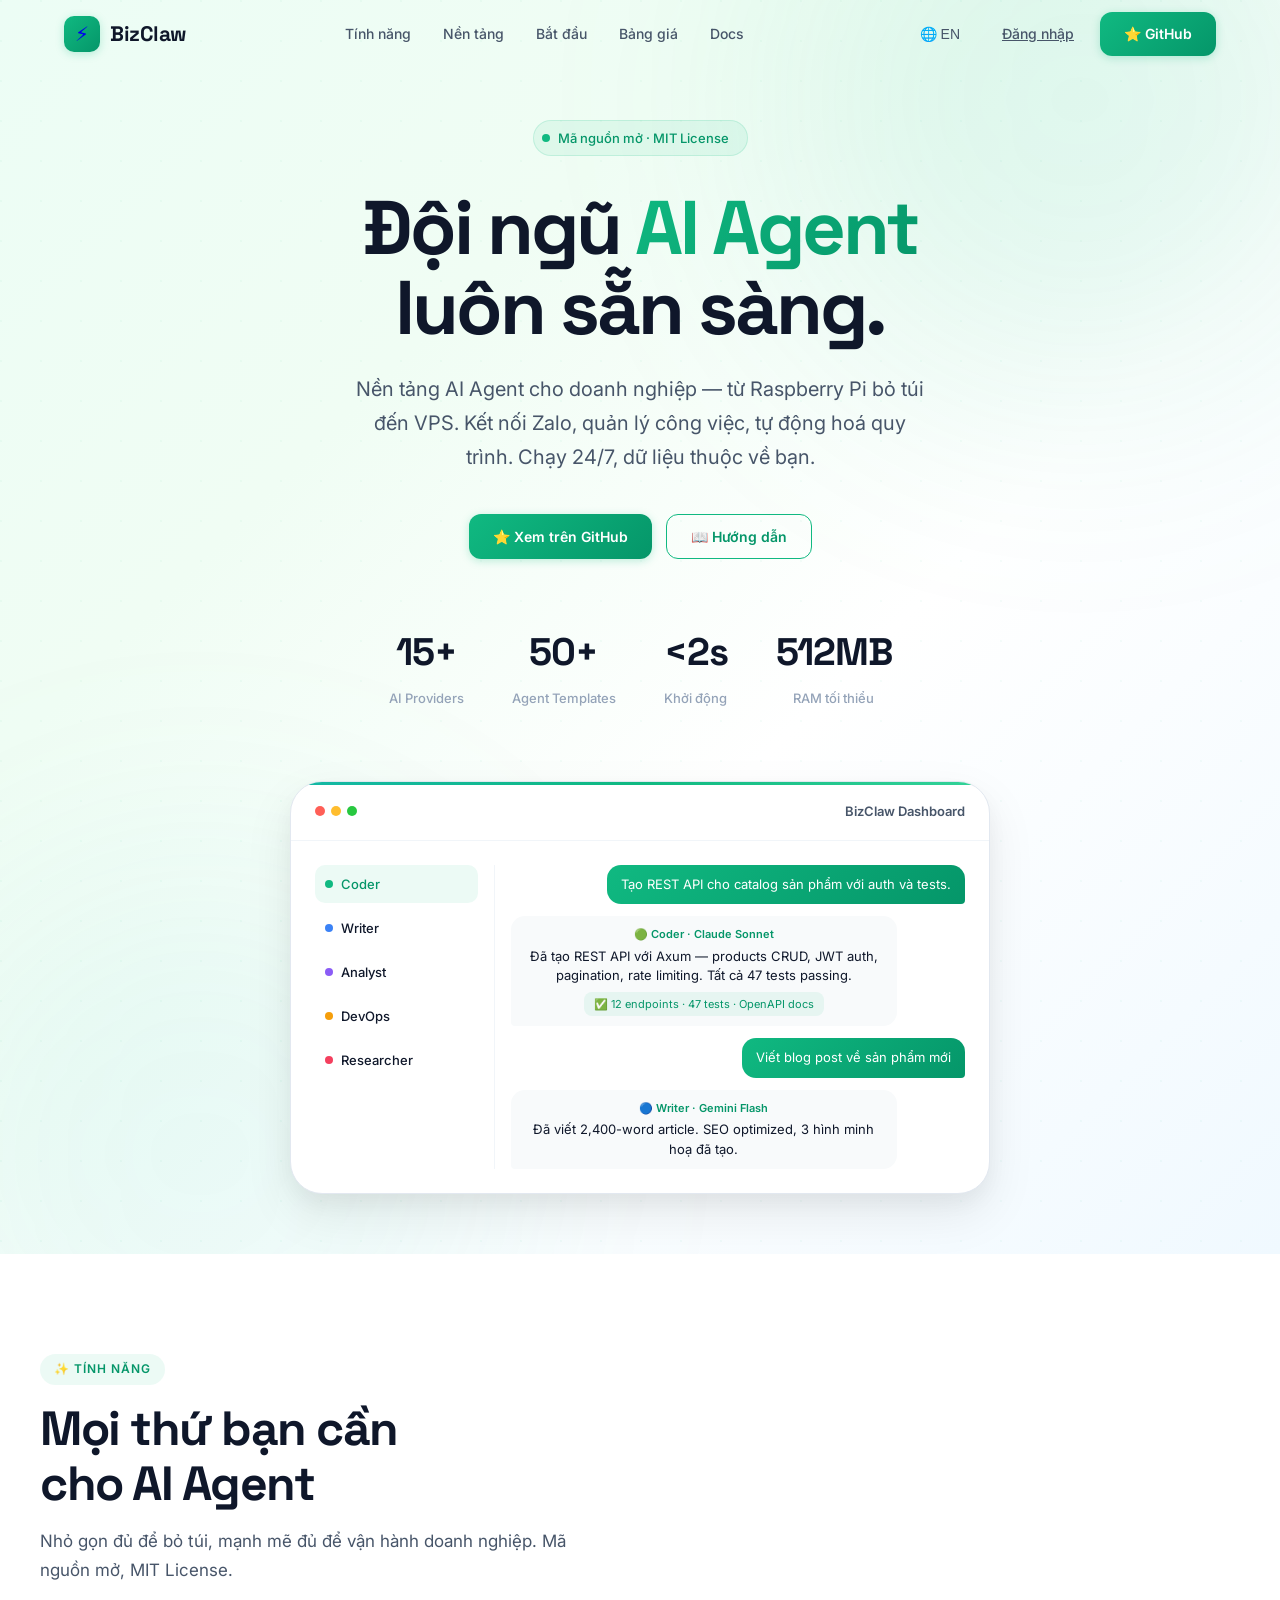
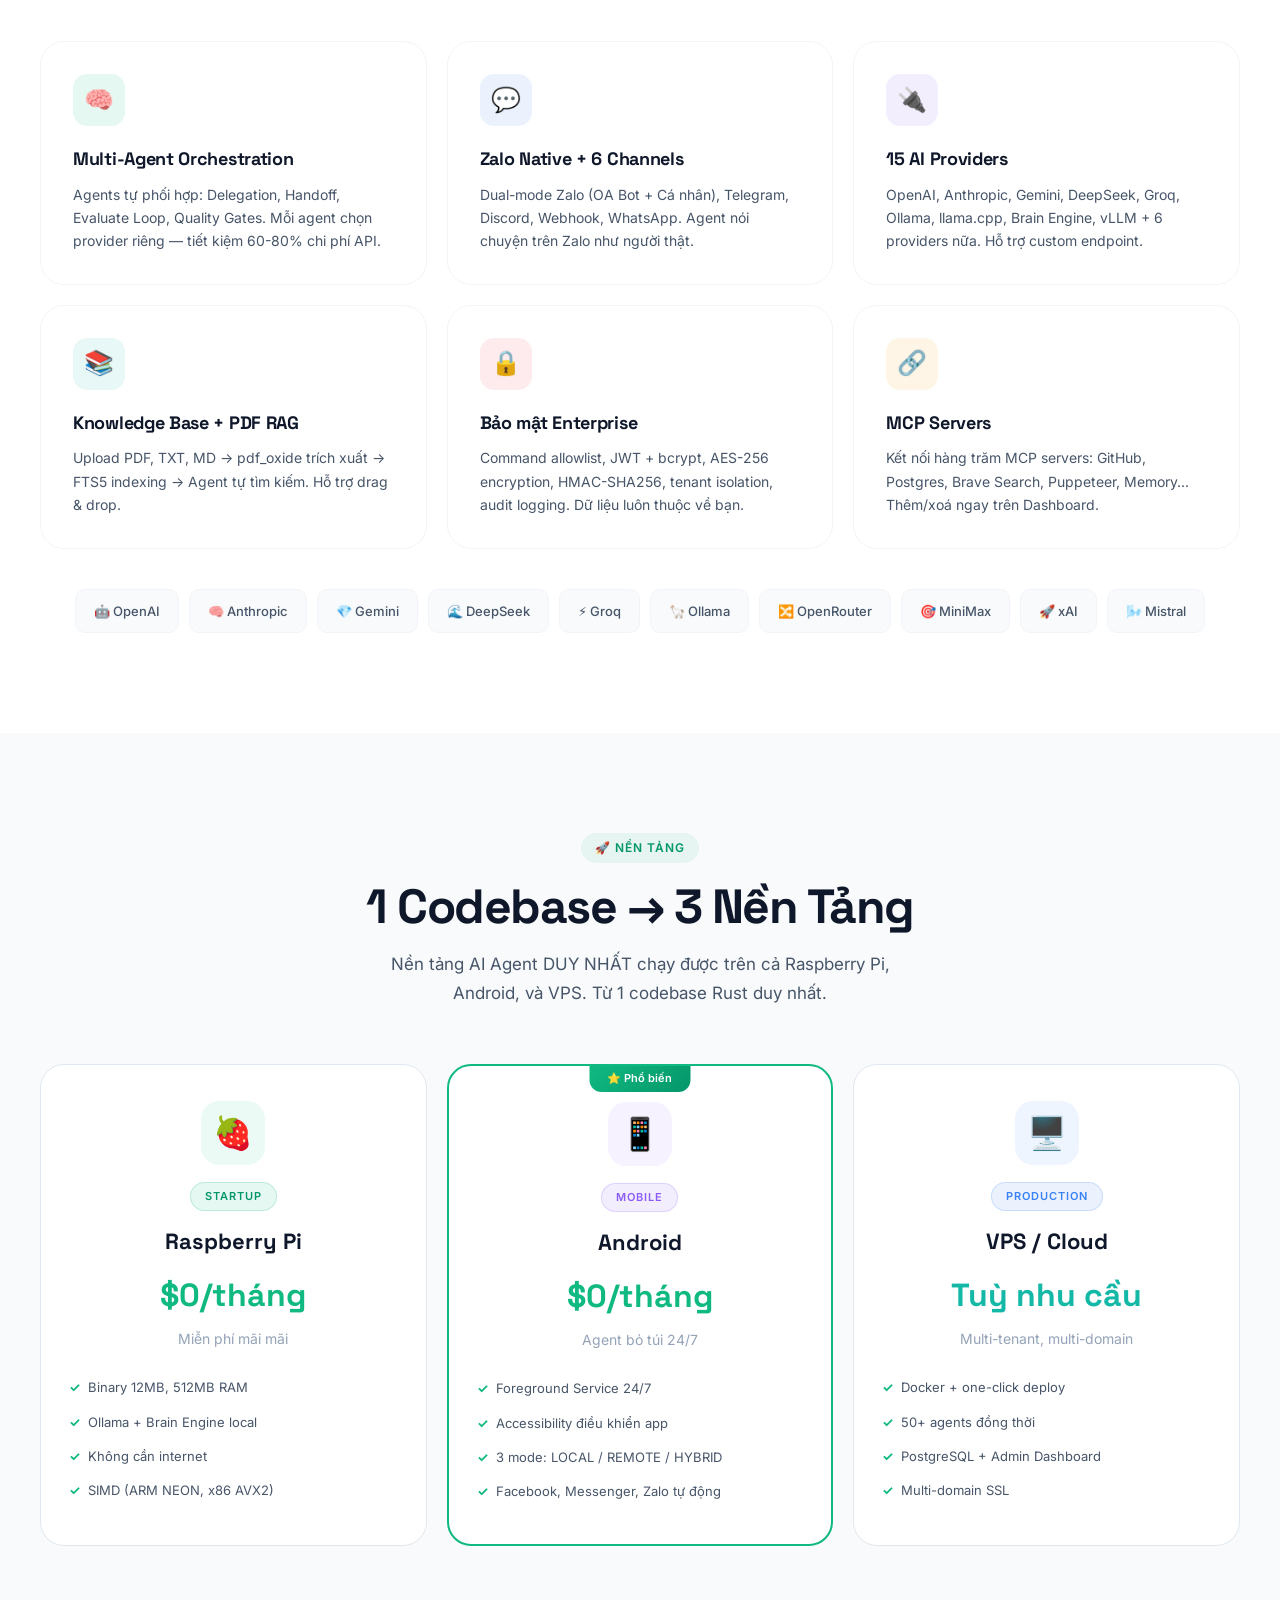
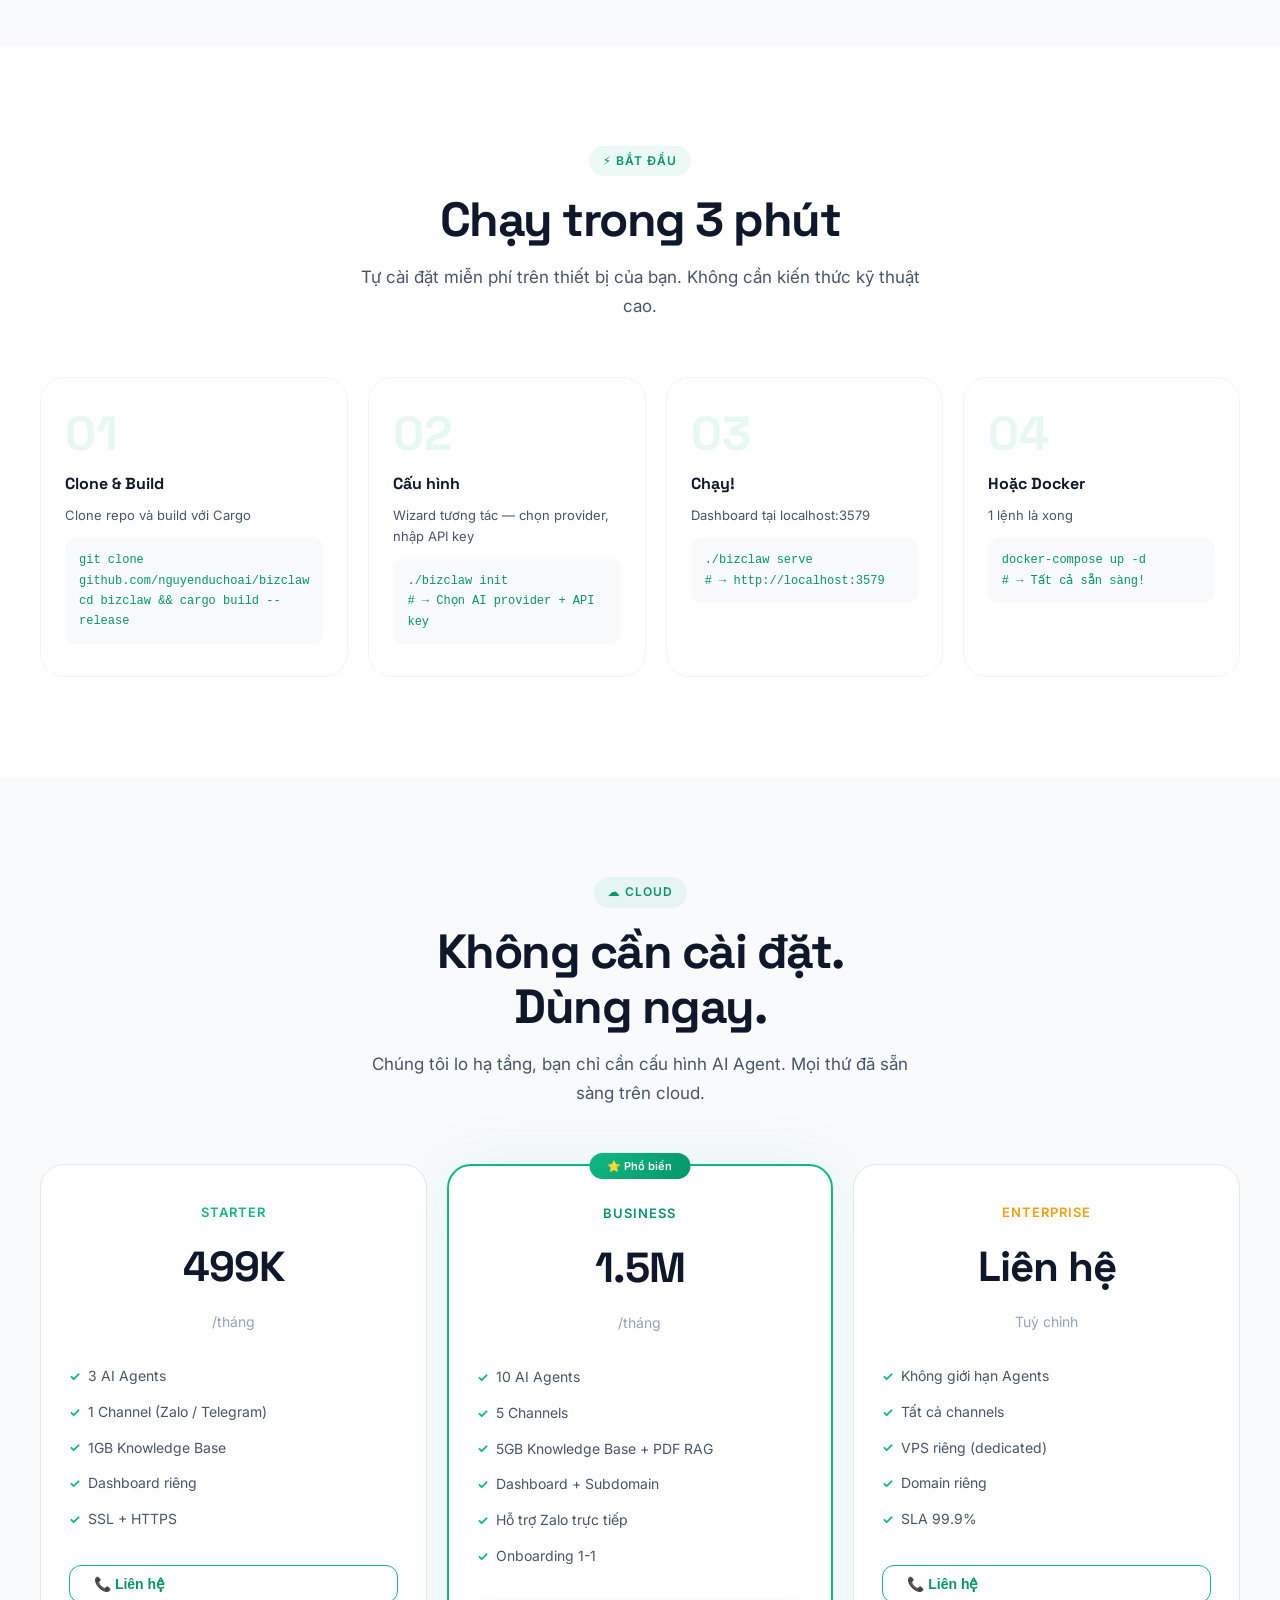
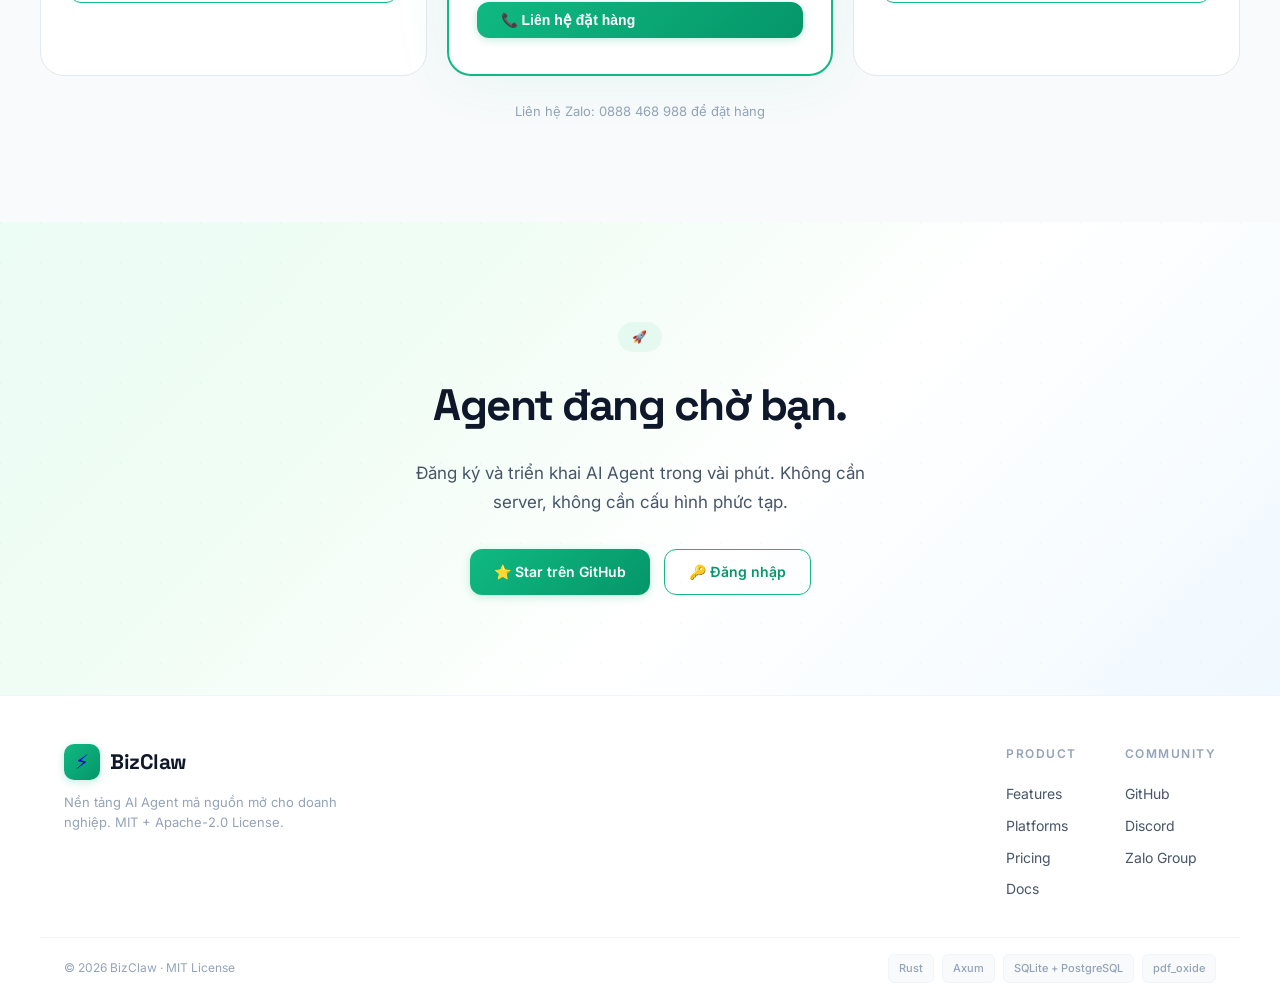
==== commit efa287ff: "🎨 Redesign landing pages - Apple-inspired 2026 theme - Complete redesign of BizClaw & ViAgent landin" ====
--- a/landing/index.html
+++ b/landing/index.html
@@ -3,270 +3,228 @@
 <head>
 <meta charset="UTF-8">
 <meta name="viewport" content="width=device-width, initial-scale=1.0">
-<title>BizClaw — Trợ lý AI cho Doanh Nghiệp | AI Agent for Business</title>
-<meta name="description" content="BizClaw — Trợ lý AI dành cho doanh nhân. Chạy trên mọi thiết bị từ Raspberry Pi đến VPS. Tích hợp Zalo, hoạt động độc lập không cần cloud.">
-<meta property="og:title" content="BizClaw — Trợ lý AI cho Doanh Nghiệp">
-<meta property="og:description" content="AI Agent bỏ túi cho doanh nhân. Chạy trên thiết bị 512MB RAM, tích hợp Zalo, hoạt động 24/7 không cần cloud.">
+<title>BizClaw — Đội ngũ AI Agent cho Doanh Nghiệp | AI Agent for Business</title>
+<meta name="description" content="BizClaw — Nền tảng AI Agent mã nguồn mở cho doanh nghiệp. Chạy trên mọi thiết bị, kết nối Zalo, 15+ AI providers, bảo mật dữ liệu tuyệt đối.">
+<meta property="og:title" content="BizClaw — AI Agent for Business">
+<meta property="og:description" content="Đội ngũ AI luôn sẵn sàng. Mã nguồn mở, MIT License. Chạy trên Raspberry Pi đến VPS.">
 <meta property="og:type" content="website">
 <meta property="og:url" content="https://bizclaw.vn">
 <link rel="icon" href="data:image/svg+xml,<svg xmlns='http://www.w3.org/2000/svg' viewBox='0 0 100 100'><text y='.9em' font-size='90'>⚡</text></svg>">
 <link rel="preconnect" href="https://fonts.googleapis.com">
-<link href="https://fonts.googleapis.com/css2?family=Inter:wght@300;400;500;600;700;800;900&family=Space+Grotesk:wght@400;500;600;700&display=swap" rel="stylesheet">
+<link href="https://fonts.googleapis.com/css2?family=Inter:wght@300;400;500;600;700;800;900&family=Space+Grotesk:wght@400;500;600;700;800&display=swap" rel="stylesheet">
 <style>
 *{margin:0;padding:0;box-sizing:border-box}
 :root{
-  --bg:#08090d;--bg2:#0d1017;--surface:#12151e;--card:#161a26;--border:#1e2433;
-  --text:#e8ecf4;--muted:#7c8599;--accent:#6366f1;--accent2:#818cf8;--accent-glow:rgba(99,102,241,.15);
-  --green:#34d399;--cyan:#22d3ee;--pink:#f472b6;--orange:#fb923c;
-  --grad1:linear-gradient(135deg,#6366f1,#8b5cf6,#a78bfa);
-  --grad2:linear-gradient(135deg,#06b6d4,#3b82f6,#6366f1);
+  --bg:#ffffff;--bg2:#f8fafb;--bg3:#f1f5f4;
+  --surface:#ffffff;--card:#ffffff;--border:#e2e8f0;--border-light:#f1f5f9;
+  --text:#0f172a;--text2:#475569;--muted:#94a3b8;
+  --green:#10b981;--green2:#059669;--green-light:rgba(16,185,129,.08);--green-glow:rgba(16,185,129,.12);
+  --emerald:#34d399;--teal:#14b8a6;
+  --blue:#3b82f6;--violet:#8b5cf6;--rose:#f43f5e;--amber:#f59e0b;
+  --grad-green:linear-gradient(135deg,#10b981,#059669);
+  --grad-teal:linear-gradient(135deg,#14b8a6,#10b981,#34d399);
+  --grad-hero:linear-gradient(135deg,#ecfdf5 0%,#f0fdf4 30%,#ffffff 60%,#f0f9ff 100%);
+  --shadow-sm:0 1px 3px rgba(0,0,0,.04),0 1px 2px rgba(0,0,0,.06);
+  --shadow-md:0 4px 6px rgba(0,0,0,.04),0 2px 4px rgba(0,0,0,.06);
+  --shadow-lg:0 10px 25px rgba(0,0,0,.06),0 4px 10px rgba(0,0,0,.04);
+  --shadow-xl:0 20px 50px rgba(0,0,0,.08),0 10px 20px rgba(0,0,0,.04);
+  --radius:16px;--radius-lg:24px;--radius-xl:32px;
 }
 html{scroll-behavior:smooth;font-size:16px}
-body{font-family:'Inter',system-ui,sans-serif;background:var(--bg);color:var(--text);overflow-x:hidden;line-height:1.7}
-
-/* ═══ NAV ═══ */
-nav{position:fixed;top:0;width:100%;z-index:100;padding:16px 0;transition:all .3s}
-nav.scrolled{background:rgba(8,9,13,.92);backdrop-filter:blur(20px);border-bottom:1px solid var(--border)}
+body{font-family:'Inter',system-ui,-apple-system,sans-serif;background:var(--bg);color:var(--text);overflow-x:hidden;line-height:1.7;-webkit-font-smoothing:antialiased}
+
+/* ─── NAV ─── */
+nav{position:fixed;top:0;width:100%;z-index:100;padding:12px 0;transition:all .4s cubic-bezier(.4,0,.2,1)}
+nav.scrolled{background:rgba(255,255,255,.85);backdrop-filter:blur(20px) saturate(180%);-webkit-backdrop-filter:blur(20px) saturate(180%);border-bottom:1px solid var(--border-light);box-shadow:0 1px 3px rgba(0,0,0,.04)}
 .nav-inner{max-width:1200px;margin:0 auto;padding:0 24px;display:flex;align-items:center;justify-content:space-between}
-.logo{display:flex;align-items:center;gap:8px;font-family:'Space Grotesk',sans-serif;font-weight:700;font-size:22px;color:var(--text);text-decoration:none}
-.logo span{background:var(--grad1);-webkit-background-clip:text;-webkit-text-fill-color:transparent}
-.nav-links{display:flex;gap:28px;align-items:center}
-.nav-links a{color:var(--muted);text-decoration:none;font-size:14px;font-weight:500;transition:.2s}
+.logo{display:flex;align-items:center;gap:10px;text-decoration:none}
+.logo-icon{width:36px;height:36px;background:var(--grad-green);border-radius:10px;display:flex;align-items:center;justify-content:center;font-size:20px;box-shadow:0 2px 8px rgba(16,185,129,.25)}
+.logo-text{font-family:'Space Grotesk',sans-serif;font-weight:700;font-size:21px;color:var(--text);letter-spacing:-.5px}
+.nav-links{display:flex;gap:32px;align-items:center}
+.nav-links a{color:var(--text2);text-decoration:none;font-size:14px;font-weight:500;transition:color .2s;position:relative}
 .nav-links a:hover{color:var(--text)}
-.lang-toggle{background:var(--surface);border:1px solid var(--border);color:var(--muted);padding:6px 14px;border-radius:20px;cursor:pointer;font-size:13px;transition:.2s}
-.lang-toggle:hover{border-color:var(--accent);color:var(--accent)}
-.nav-cta{background:var(--grad1);color:#fff;padding:8px 22px;border-radius:8px;font-size:14px;font-weight:600;text-decoration:none;transition:all .2s;border:none;cursor:pointer}
-.nav-cta:hover{transform:translateY(-1px);box-shadow:0 8px 30px rgba(99,102,241,.35)}
-
-/* ═══ HERO ═══ */
-.hero{min-height:100vh;display:flex;align-items:center;justify-content:center;position:relative;overflow:hidden;padding:120px 24px 80px}
-.hero::before{content:'';position:absolute;top:-50%;left:-30%;width:160%;height:200%;background:radial-gradient(ellipse at 30% 20%,rgba(99,102,241,.08) 0%,transparent 50%),radial-gradient(ellipse at 70% 60%,rgba(34,211,238,.06) 0%,transparent 50%);pointer-events:none}
-.hero-grid{position:absolute;inset:0;background-image:linear-gradient(rgba(99,102,241,.03) 1px,transparent 1px),linear-gradient(90deg,rgba(99,102,241,.03) 1px,transparent 1px);background-size:60px 60px;mask-image:radial-gradient(ellipse at center,black 30%,transparent 70%)}
-.hero-content{max-width:900px;text-align:center;position:relative;z-index:1}
-.hero-badge{display:inline-flex;align-items:center;gap:8px;padding:6px 18px;background:var(--accent-glow);border:1px solid rgba(99,102,241,.25);border-radius:30px;font-size:13px;color:var(--accent2);margin-bottom:28px;font-weight:500}
-.hero-badge .dot{width:6px;height:6px;background:var(--green);border-radius:50%;animation:pulse 2s infinite}
-@keyframes pulse{0%,100%{opacity:1}50%{opacity:.4}}
-h1{font-family:'Space Grotesk',sans-serif;font-size:clamp(36px,6vw,72px);font-weight:800;line-height:1.1;margin-bottom:24px;letter-spacing:-2px}
-h1 .grad{background:var(--grad1);-webkit-background-clip:text;-webkit-text-fill-color:transparent}
-.hero-desc{font-size:clamp(16px,2vw,20px);color:var(--muted);max-width:640px;margin:0 auto 40px;line-height:1.7}
-.hero-actions{display:flex;gap:16px;justify-content:center;flex-wrap:wrap}
-.btn-primary{background:var(--grad1);color:#fff;padding:14px 36px;border-radius:12px;font-size:16px;font-weight:600;text-decoration:none;transition:all .25s;border:none;cursor:pointer;display:inline-flex;align-items:center;gap:8px}
-.btn-primary:hover{transform:translateY(-2px);box-shadow:0 12px 40px rgba(99,102,241,.4)}
-.btn-secondary{background:transparent;color:var(--text);padding:14px 36px;border-radius:12px;font-size:16px;font-weight:600;text-decoration:none;border:1px solid var(--border);transition:all .25s;display:inline-flex;align-items:center;gap:8px}
-.btn-secondary:hover{border-color:var(--accent);background:var(--accent-glow)}
-.hero-stats{display:flex;gap:48px;justify-content:center;margin-top:60px;flex-wrap:wrap}
+.nav-right{display:flex;gap:10px;align-items:center}
+.btn-ghost{background:none;border:none;color:var(--text2);padding:8px 16px;border-radius:10px;font-size:14px;font-weight:500;cursor:pointer;transition:all .2s}
+.btn-ghost:hover{color:var(--text);background:var(--bg2)}
+.btn-green{background:var(--grad-green);color:#fff;padding:10px 24px;border-radius:12px;font-size:14px;font-weight:600;text-decoration:none;transition:all .3s;border:none;cursor:pointer;display:inline-flex;align-items:center;gap:6px;box-shadow:0 2px 8px rgba(16,185,129,.25)}
+.btn-green:hover{transform:translateY(-1px);box-shadow:0 8px 25px rgba(16,185,129,.35)}
+.btn-outline-green{background:none;color:var(--green2);padding:10px 24px;border-radius:12px;font-size:14px;font-weight:600;text-decoration:none;transition:all .3s;border:1.5px solid var(--green);display:inline-flex;align-items:center;gap:6px}
+.btn-outline-green:hover{background:var(--green-light);transform:translateY(-1px)}
+
+/* ─── HERO ─── */
+.hero{min-height:100vh;display:flex;align-items:center;justify-content:center;position:relative;overflow:hidden;padding:120px 24px 60px;background:var(--grad-hero)}
+.hero::before{content:'';position:absolute;top:0;left:0;right:0;bottom:0;background-image:radial-gradient(circle at 1px 1px,rgba(16,185,129,.04) 1px,transparent 0);background-size:40px 40px;pointer-events:none}
+.hero-glow{position:absolute;width:600px;height:600px;border-radius:50%;filter:blur(120px);pointer-events:none}
+.hero-glow-1{background:rgba(16,185,129,.1);top:-200px;right:-100px}
+.hero-glow-2{background:rgba(20,184,166,.08);bottom:-200px;left:-100px}
+.hero-content{max-width:860px;text-align:center;position:relative;z-index:1}
+.hero-badge{display:inline-flex;align-items:center;gap:8px;padding:6px 18px 6px 8px;background:var(--green-light);border:1px solid rgba(16,185,129,.15);border-radius:30px;font-size:13px;color:var(--green2);margin-bottom:32px;font-weight:500}
+.hero-badge .dot{width:8px;height:8px;background:var(--green);border-radius:50%;animation:pulse 2s infinite;display:block}
+@keyframes pulse{0%,100%{opacity:1;transform:scale(1)}50%{opacity:.5;transform:scale(.85)}}
+h1{font-family:'Space Grotesk',sans-serif;font-size:clamp(40px,6.5vw,76px);font-weight:800;line-height:1.05;margin-bottom:24px;letter-spacing:-3px;color:var(--text)}
+h1 .grad{background:var(--grad-green);-webkit-background-clip:text;-webkit-text-fill-color:transparent;background-clip:text}
+.hero-desc{font-size:clamp(16px,2vw,20px);color:var(--text2);max-width:580px;margin:0 auto 40px;line-height:1.7;font-weight:400}
+.hero-actions{display:flex;gap:14px;justify-content:center;flex-wrap:wrap;margin-bottom:60px}
+
+/* Hero Stats */
+.hero-stats{display:flex;gap:48px;justify-content:center;flex-wrap:wrap}
 .hero-stat{text-align:center}
-.hero-stat .num{font-family:'Space Grotesk',sans-serif;font-size:36px;font-weight:700;background:var(--grad2);-webkit-background-clip:text;background-clip:text;-webkit-text-fill-color:transparent}
-.hero-stat .label{font-size:13px;color:var(--muted);margin-top:4px}
-
-/* ═══ PLATFORM SECTION ═══ */
-#platforms{background:var(--bg);position:relative;overflow:hidden}
-#platforms::before{content:'';position:absolute;top:50%;left:50%;width:600px;height:600px;transform:translate(-50%,-50%);background:radial-gradient(circle,rgba(99,102,241,.06) 0%,transparent 70%);pointer-events:none}
-.platforms-grid{display:grid;grid-template-columns:repeat(3,1fr);gap:24px;margin-top:48px;position:relative}
-.platforms-grid::before{content:'';position:absolute;top:50%;left:15%;right:15%;height:2px;background:linear-gradient(90deg,transparent,var(--cyan),var(--accent),var(--cyan),transparent);opacity:.3;z-index:0}
-.platform-card{background:var(--card);border-radius:20px;padding:36px 28px;text-align:center;position:relative;z-index:1;transition:all .4s;overflow:hidden}
-.platform-card::before{content:'';position:absolute;inset:-2px;border-radius:22px;padding:2px;background:linear-gradient(135deg,var(--accent),var(--cyan),var(--accent));-webkit-mask:linear-gradient(#fff 0 0) content-box,linear-gradient(#fff 0 0);mask:linear-gradient(#fff 0 0) content-box,linear-gradient(#fff 0 0);-webkit-mask-composite:xor;mask-composite:exclude;opacity:0;transition:.4s}
-.platform-card:hover::before{opacity:1}
-.platform-card:hover{transform:translateY(-8px);box-shadow:0 20px 60px rgba(99,102,241,.15)}
-.platform-icon{width:80px;height:80px;border-radius:20px;display:flex;align-items:center;justify-content:center;font-size:40px;margin:0 auto 20px;position:relative}
-.platform-icon.pi{background:linear-gradient(135deg,rgba(52,211,153,.15),rgba(52,211,153,.05))}
-.platform-icon.android{background:linear-gradient(135deg,rgba(99,102,241,.15),rgba(139,92,246,.05))}
-.platform-icon.vps{background:linear-gradient(135deg,rgba(34,211,238,.15),rgba(34,211,238,.05))}
-.platform-card h3{font-size:20px;font-weight:700;margin-bottom:4px;font-family:'Space Grotesk',sans-serif}
-.platform-price{font-family:'Space Grotesk',sans-serif;font-size:28px;font-weight:800;margin:8px 0}
-.platform-price.free{color:var(--green)}
-.platform-price.low{color:var(--cyan)}
-.platform-card .platform-desc{font-size:13px;color:var(--muted);margin-bottom:16px;line-height:1.6}
-.platform-features{list-style:none;text-align:left}
-.platform-features li{padding:5px 0;font-size:13px;color:var(--muted);display:flex;align-items:center;gap:8px}
-.platform-features li .pf-dot{width:6px;height:6px;border-radius:50%;flex-shrink:0}
-.pf-dot.green{background:var(--green)}
-.pf-dot.purple{background:var(--accent)}
-.pf-dot.cyan{background:var(--cyan)}
-.platform-tag{display:inline-block;padding:4px 12px;border-radius:20px;font-size:11px;font-weight:600;letter-spacing:1px;text-transform:uppercase;margin-bottom:16px}
-.ptag-green{background:rgba(52,211,153,.12);color:var(--green);border:1px solid rgba(52,211,153,.2)}
-.ptag-purple{background:rgba(99,102,241,.12);color:var(--accent2);border:1px solid rgba(99,102,241,.2)}
-.ptag-cyan{background:rgba(34,211,238,.12);color:var(--cyan);border:1px solid rgba(34,211,238,.2)}
-
-/* Floating orbs */
-.platform-orbs{position:absolute;inset:0;pointer-events:none;overflow:hidden}
-.orb{position:absolute;border-radius:50%;filter:blur(40px);animation:float 8s ease-in-out infinite}
-.orb-1{width:200px;height:200px;background:rgba(99,102,241,.08);top:-50px;left:-50px;animation-delay:0s}
-.orb-2{width:150px;height:150px;background:rgba(34,211,238,.06);bottom:-30px;right:-30px;animation-delay:3s}
-.orb-3{width:180px;height:180px;background:rgba(52,211,153,.05);top:50%;right:20%;animation-delay:5s}
-@keyframes float{0%,100%{transform:translateY(0) scale(1)}50%{transform:translateY(-20px) scale(1.05)}}
-
-/* ═══ ANDROID SHOWCASE ═══ */
-.android-showcase{display:grid;grid-template-columns:1fr 1fr;gap:40px;align-items:center;margin-top:48px}
-.android-visual{position:relative;display:flex;align-items:center;justify-content:center;min-height:400px}
-.phone-frame{width:200px;height:380px;background:var(--card);border:2px solid var(--border);border-radius:28px;position:relative;overflow:hidden;box-shadow:0 20px 60px rgba(0,0,0,.4),inset 0 1px 0 rgba(255,255,255,.05)}
-.phone-screen{position:absolute;inset:8px;border-radius:20px;background:linear-gradient(180deg,#1a1b2e 0%,#12131f 100%);display:flex;flex-direction:column;padding:16px 12px}
-.phone-notch{width:60px;height:4px;background:var(--border);border-radius:4px;margin:0 auto 12px}
-.phone-logo{text-align:center;font-size:28px;margin-bottom:8px}
-.phone-title{text-align:center;font-size:11px;font-weight:600;color:var(--accent2);margin-bottom:12px}
-.phone-status{display:flex;align-items:center;gap:6px;padding:8px 10px;background:rgba(52,211,153,.1);border-radius:8px;margin-bottom:8px;font-size:10px;color:var(--green)}
-.phone-status .ps-dot{width:5px;height:5px;background:var(--green);border-radius:50%;animation:pulse 2s infinite}
-.app-lines{display:flex;flex-direction:column;gap:6px;margin-top:auto}
-.app-line{height:3px;border-radius:2px;opacity:.3}
-.app-line:nth-child(1){background:var(--accent);width:80%}
-.app-line:nth-child(2){background:var(--cyan);width:60%}
-.app-line:nth-child(3){background:var(--green);width:70%}
-
-/* App connection lines */
-.app-nodes{position:absolute;top:0;left:0;right:0;bottom:0}
-.app-node{position:absolute;width:48px;height:48px;border-radius:14px;display:flex;align-items:center;justify-content:center;font-size:22px;box-shadow:0 8px 24px rgba(0,0,0,.3);animation:float 6s ease-in-out infinite}
-.app-node.fb{background:linear-gradient(135deg,#1877F2,#0d47a1);top:15%;right:5%;animation-delay:0s}
-.app-node.msg{background:linear-gradient(135deg,#a855f6,#6366f1);top:45%;right:0;animation-delay:2s}
-.app-node.zalo{background:linear-gradient(135deg,#0068ff,#0041a8);bottom:20%;right:10%;animation-delay:4s}
-
-.android-info h3{font-family:'Space Grotesk',sans-serif;font-size:28px;font-weight:700;margin-bottom:16px;line-height:1.3}
-.android-info .ai-highlight{background:var(--grad1);-webkit-background-clip:text;background-clip:text;-webkit-text-fill-color:transparent}
-.android-info p{color:var(--muted);font-size:15px;line-height:1.7;margin-bottom:20px}
-.mode-pills{display:flex;gap:10px;flex-wrap:wrap;margin-bottom:20px}
-.mode-pill{padding:8px 16px;border-radius:10px;font-size:13px;font-weight:600;display:flex;align-items:center;gap:6px}
-.mode-pill.local{background:rgba(52,211,153,.12);color:var(--green);border:1px solid rgba(52,211,153,.2)}
-.mode-pill.remote{background:rgba(34,211,238,.12);color:var(--cyan);border:1px solid rgba(34,211,238,.2)}
-.mode-pill.hybrid{background:rgba(99,102,241,.12);color:var(--accent2);border:1px solid rgba(99,102,241,.2)}
-.app-control-list{list-style:none}
-.app-control-list li{padding:6px 0;font-size:14px;display:flex;align-items:center;gap:10px}
-.app-control-list li .acl-icon{font-size:18px;width:24px;text-align:center}
-
-@media(max-width:768px){
-  .platforms-grid{grid-template-columns:1fr}
-  .platforms-grid::before{display:none}
-  .android-showcase{grid-template-columns:1fr}
-  .android-visual{min-height:300px}
-}
-
-/* ═══ SECTION ═══ */
+.hero-stat .num{font-family:'Space Grotesk',sans-serif;font-size:clamp(28px,3vw,42px);font-weight:800;color:var(--text);letter-spacing:-1px}
+.hero-stat .label{font-size:13px;color:var(--muted);margin-top:2px;font-weight:500}
+
+/* Hero Demo Card */
+.hero-demo{margin-top:72px;position:relative}
+.demo-card{max-width:700px;margin:0 auto;background:var(--card);border:1px solid var(--border);border-radius:var(--radius-xl);box-shadow:var(--shadow-xl);overflow:hidden;position:relative}
+.demo-card::before{content:'';position:absolute;top:0;left:0;right:0;height:3px;background:var(--grad-teal)}
+.demo-header{display:flex;align-items:center;gap:12px;padding:18px 24px;border-bottom:1px solid var(--border-light)}
+.demo-dots{display:flex;gap:6px}
+.demo-dots span{width:10px;height:10px;border-radius:50%;background:var(--border)}
+.demo-dots span:nth-child(1){background:#ff5f57}
+.demo-dots span:nth-child(2){background:#ffbd2e}
+.demo-dots span:nth-child(3){background:#28c840}
+.demo-title{font-size:13px;font-weight:600;color:var(--text2);margin-left:auto}
+.demo-body{padding:24px;display:flex;gap:16px;min-height:260px}
+.demo-sidebar{width:180px;border-right:1px solid var(--border-light);padding-right:16px;display:flex;flex-direction:column;gap:6px}
+.demo-agent{display:flex;align-items:center;gap:8px;padding:8px 10px;border-radius:10px;font-size:13px;font-weight:500;cursor:default;transition:background .2s}
+.demo-agent.active{background:var(--green-light);color:var(--green2)}
+.demo-agent .agent-dot{width:8px;height:8px;border-radius:50%;flex-shrink:0}
+.demo-agent .agent-dot.green{background:var(--green)}
+.demo-agent .agent-dot.blue{background:var(--blue)}
+.demo-agent .agent-dot.violet{background:var(--violet)}
+.demo-agent .agent-dot.amber{background:var(--amber)}
+.demo-agent .agent-dot.rose{background:var(--rose)}
+.demo-chat{flex:1;display:flex;flex-direction:column;gap:12px}
+.chat-msg{max-width:85%;padding:10px 14px;border-radius:14px;font-size:13px;line-height:1.5;animation:fadeInMsg .5s ease-out both}
+.chat-msg.user{align-self:flex-end;background:var(--grad-green);color:#fff;border-bottom-right-radius:4px}
+.chat-msg.bot{align-self:flex-start;background:var(--bg2);color:var(--text);border-bottom-left-radius:4px}
+.chat-msg .bot-name{font-size:11px;font-weight:600;color:var(--green2);margin-bottom:4px}
+.chat-msg .bot-status{display:inline-flex;align-items:center;gap:4px;padding:4px 10px;background:rgba(16,185,129,.08);border-radius:8px;margin-top:6px;font-size:11px;color:var(--green2)}
+@keyframes fadeInMsg{from{opacity:0;transform:translateY(8px)}to{opacity:1;transform:translateY(0)}}
+
+/* ─── SECTION COMMON ─── */
 section{padding:100px 24px}
 .container{max-width:1200px;margin:0 auto}
-.section-label{font-size:13px;font-weight:600;color:var(--accent2);letter-spacing:2px;text-transform:uppercase;margin-bottom:12px}
-.section-title{font-family:'Space Grotesk',sans-serif;font-size:clamp(28px,4vw,48px);font-weight:700;margin-bottom:16px;letter-spacing:-1px}
-.section-desc{font-size:17px;color:var(--muted);max-width:600px;margin-bottom:48px;line-height:1.7}
-
-/* ═══ FEATURES ═══ */
-#features{background:var(--bg2)}
-.features-grid{display:grid;grid-template-columns:repeat(auto-fit,minmax(300px,1fr));gap:20px}
-.feature-card{background:var(--card);border:1px solid var(--border);border-radius:16px;padding:32px;transition:all .3s;position:relative;overflow:hidden}
-.feature-card:hover{border-color:var(--accent);transform:translateY(-4px);box-shadow:0 16px 48px rgba(0,0,0,.3)}
-.feature-card::after{content:'';position:absolute;top:0;left:0;right:0;height:2px;background:var(--grad1);opacity:0;transition:.3s}
-.feature-card:hover::after{opacity:1}
-.feature-icon{font-size:32px;margin-bottom:16px;display:block}
-.feature-card h3{font-size:18px;font-weight:600;margin-bottom:8px}
-.feature-card p{font-size:14px;color:var(--muted);line-height:1.6}
-
-/* ═══ PROVIDERS ═══ */
-.providers-row{display:flex;gap:16px;justify-content:center;flex-wrap:wrap;margin-top:40px}
-.provider-pill{background:var(--surface);border:1px solid var(--border);border-radius:12px;padding:12px 24px;font-size:14px;font-weight:500;display:flex;align-items:center;gap:8px;transition:.25s}
-.provider-pill:hover{border-color:var(--accent);background:var(--accent-glow)}
-
-/* ═══ PRICING ═══ */
+.section-tag{display:inline-flex;align-items:center;gap:6px;padding:5px 14px;background:var(--green-light);border-radius:20px;font-size:12px;font-weight:600;color:var(--green2);text-transform:uppercase;letter-spacing:1px;margin-bottom:16px}
+.section-title{font-family:'Space Grotesk',sans-serif;font-size:clamp(28px,4vw,48px);font-weight:800;margin-bottom:16px;letter-spacing:-1.5px;color:var(--text);line-height:1.15}
+.section-desc{font-size:17px;color:var(--text2);max-width:560px;line-height:1.7;margin-bottom:56px}
+.section-center{text-align:center}
+.section-center .section-desc{margin-left:auto;margin-right:auto}
+
+/* ─── FEATURES ─── */
+#features{background:var(--bg)}
+.features-grid{display:grid;grid-template-columns:repeat(3,1fr);gap:20px}
+.feature-card{background:var(--card);border:1px solid var(--border-light);border-radius:var(--radius-lg);padding:32px;transition:all .4s cubic-bezier(.4,0,.2,1);position:relative;overflow:hidden}
+.feature-card:hover{border-color:rgba(16,185,129,.3);transform:translateY(-6px);box-shadow:var(--shadow-lg)}
+.feature-card:hover .feature-icon-wrap{transform:scale(1.05)}
+.feature-icon-wrap{width:52px;height:52px;border-radius:14px;display:flex;align-items:center;justify-content:center;font-size:24px;margin-bottom:18px;transition:transform .3s}
+.fi-green{background:rgba(16,185,129,.1)}
+.fi-blue{background:rgba(59,130,246,.1)}
+.fi-violet{background:rgba(139,92,246,.1)}
+.fi-amber{background:rgba(245,158,11,.1)}
+.fi-rose{background:rgba(244,63,94,.1)}
+.fi-teal{background:rgba(20,184,166,.1)}
+.feature-card h3{font-family:'Space Grotesk',sans-serif;font-size:18px;font-weight:700;margin-bottom:8px;letter-spacing:-.3px}
+.feature-card p{font-size:14px;color:var(--text2);line-height:1.65}
+
+/* ─── PLATFORM CARDS ─── */
+#platforms{background:var(--bg2)}
+.platform-grid{display:grid;grid-template-columns:repeat(3,1fr);gap:20px}
+.platform-card{background:var(--card);border:1px solid var(--border);border-radius:var(--radius-lg);padding:36px 28px;text-align:center;transition:all .4s;position:relative;overflow:hidden}
+.platform-card:hover{transform:translateY(-8px);box-shadow:var(--shadow-xl)}
+.platform-card.featured{border:2px solid var(--green)}
+.platform-card.featured::before{content:'⭐ Phổ biến';position:absolute;top:-1px;left:50%;transform:translateX(-50%);background:var(--grad-green);padding:4px 18px;border-radius:0 0 12px 12px;font-size:11px;font-weight:600;color:#fff}
+.pf-icon{width:64px;height:64px;border-radius:18px;display:flex;align-items:center;justify-content:center;font-size:32px;margin:0 auto 16px}
+.pf-tag{display:inline-block;padding:4px 14px;border-radius:20px;font-size:11px;font-weight:600;letter-spacing:1px;text-transform:uppercase;margin-bottom:12px}
+.pf-tag-green{background:rgba(16,185,129,.1);color:var(--green2);border:1px solid rgba(16,185,129,.2)}
+.pf-tag-blue{background:rgba(59,130,246,.1);color:var(--blue);border:1px solid rgba(59,130,246,.2)}
+.pf-tag-violet{background:rgba(139,92,246,.1);color:var(--violet);border:1px solid rgba(139,92,246,.2)}
+.platform-card h3{font-family:'Space Grotesk',sans-serif;font-size:22px;font-weight:700;margin-bottom:4px}
+.pf-price{font-family:'Space Grotesk',sans-serif;font-size:32px;font-weight:800;margin:8px 0 4px}
+.pf-price.green{color:var(--green)}
+.pf-price.teal{color:var(--teal)}
+.pf-period{font-size:14px;color:var(--muted);margin-bottom:20px}
+.pf-features{list-style:none;text-align:left}
+.pf-features li{padding:6px 0;font-size:13px;color:var(--text2);display:flex;align-items:center;gap:8px}
+.pf-features li::before{content:'✓';color:var(--green);font-weight:700;font-size:13px}
+
+/* ─── HOW IT WORKS ─── */
+#how{background:var(--bg)}
+.steps-grid{display:grid;grid-template-columns:repeat(4,1fr);gap:20px;counter-reset:step}
+.step-card{background:var(--card);border:1px solid var(--border-light);border-radius:var(--radius-lg);padding:32px 24px;position:relative;counter-increment:step;transition:all .4s}
+.step-card:hover{transform:translateY(-6px);box-shadow:var(--shadow-lg);border-color:rgba(16,185,129,.3)}
+.step-num{font-family:'Space Grotesk',sans-serif;font-size:48px;font-weight:800;color:rgba(16,185,129,.1);line-height:1;margin-bottom:12px}
+.step-card h4{font-family:'Space Grotesk',sans-serif;font-size:16px;font-weight:700;margin-bottom:8px}
+.step-card p{font-size:13px;color:var(--text2);line-height:1.6}
+.step-code{background:var(--bg2);border-radius:10px;padding:12px 14px;font-family:'SF Mono','Fira Code',monospace;font-size:12px;color:var(--green2);margin-top:12px;line-height:1.7;overflow-x:auto}
+
+/* ─── CHAT DEMO ─── */
+#agents-demo{background:var(--bg2)}
+.agent-demo-container{background:var(--card);border:1px solid var(--border);border-radius:var(--radius-xl);box-shadow:var(--shadow-xl);overflow:hidden;max-width:800px;margin:0 auto}
+.agent-demo-header{border-bottom:1px solid var(--border-light);padding:16px 24px;display:flex;align-items:center;justify-content:space-between}
+.agent-demo-tabs{display:flex;gap:0;border:1px solid var(--border);border-radius:10px;overflow:hidden}
+.agent-tab{padding:8px 16px;font-size:12px;font-weight:600;background:var(--bg2);border:none;cursor:pointer;transition:all .2s;color:var(--text2)}
+.agent-tab.active{background:var(--grad-green);color:#fff}
+.agent-demo-body{padding:24px;min-height:320px;display:flex;flex-direction:column;gap:14px}
+
+/* ─── PRICING - CLOUD ─── */
 #pricing{background:var(--bg2)}
-.pricing-grid{display:grid;grid-template-columns:repeat(auto-fit,minmax(260px,1fr));gap:20px;margin-top:48px}
-.price-card{background:var(--card);border:1px solid var(--border);border-radius:16px;padding:32px;position:relative;transition:.3s}
-.price-card.popular{border-color:var(--accent);box-shadow:0 0 60px rgba(99,102,241,.12)}
-.price-card.popular::before{content:'⭐ Popular';position:absolute;top:-12px;left:50%;transform:translateX(-50%);background:var(--grad1);padding:4px 16px;border-radius:20px;font-size:12px;font-weight:600;color:#fff}
-.price-card h3{font-size:20px;font-weight:600;margin-bottom:4px}
-.price-card .price{font-family:'Space Grotesk',sans-serif;font-size:40px;font-weight:700;margin:16px 0 8px}
-.price-card .price span{font-size:16px;font-weight:400;color:var(--muted)}
-.price-card .desc{font-size:14px;color:var(--muted);margin-bottom:20px}
-.price-card ul{list-style:none;margin-bottom:24px}
-.price-card li{padding:6px 0;font-size:14px;display:flex;align-items:center;gap:8px}
-.price-card li::before{content:'✓';color:var(--green);font-weight:700;font-size:12px}
-
-/* ═══ HOW IT WORKS ═══ */
-.steps{display:grid;grid-template-columns:repeat(auto-fit,minmax(220px,1fr));gap:24px;margin-top:48px;counter-reset:step}
-.step{background:var(--card);border:1px solid var(--border);border-radius:16px;padding:28px;position:relative;transition:.3s;counter-increment:step}
-.step::before{content:counter(step);position:absolute;top:16px;right:20px;font-family:'Space Grotesk',sans-serif;font-size:48px;font-weight:800;color:rgba(99,102,241,.1)}
-.step:hover{border-color:var(--accent);transform:translateY(-3px)}
-.step h4{font-size:16px;font-weight:600;margin-bottom:8px}
-.step p{font-size:14px;color:var(--muted)}
-
-/* ═══ CTA / REGISTER ═══ */
-#register{position:relative;overflow:hidden}
-#register::before{content:'';position:absolute;inset:0;background:radial-gradient(ellipse at center,rgba(99,102,241,.08),transparent 60%)}
-.register-box{max-width:560px;margin:0 auto;background:var(--card);border:1px solid var(--border);border-radius:20px;padding:48px;position:relative;backdrop-filter:blur(10px)}
-.register-box h2{font-family:'Space Grotesk',sans-serif;font-size:28px;font-weight:700;margin-bottom:8px;text-align:center}
-.register-box .sub{color:var(--muted);font-size:15px;text-align:center;margin-bottom:32px}
-.form-group{margin-bottom:16px}
-.form-group label{display:block;font-size:13px;color:var(--muted);margin-bottom:6px;font-weight:500}
-.form-group input,.form-group select{width:100%;padding:12px 16px;background:var(--surface);border:1px solid var(--border);border-radius:10px;color:var(--text);font-size:15px;outline:none;transition:.2s;font-family:inherit}
-.form-group input:focus,.form-group select:focus{border-color:var(--accent);box-shadow:0 0 0 3px var(--accent-glow)}
-.form-row{display:grid;grid-template-columns:1fr 1fr;gap:12px}
-.form-submit{width:100%;padding:14px;background:var(--grad1);color:#fff;border:none;border-radius:10px;font-size:16px;font-weight:600;cursor:pointer;transition:.25s;margin-top:8px;font-family:inherit}
-.form-submit:hover{transform:translateY(-2px);box-shadow:0 12px 40px rgba(99,102,241,.4)}
-.form-submit:disabled{opacity:.6;cursor:not-allowed;transform:none;box-shadow:none}
-.form-note{text-align:center;font-size:12px;color:var(--muted);margin-top:16px}
-.form-success{display:none;text-align:center;padding:40px 20px}
-.form-success .icon{font-size:48px;margin-bottom:16px}
-.form-success h3{font-size:22px;margin-bottom:8px;color:var(--green)}
-.form-success p{color:var(--muted);font-size:14px}
-
-/* ═══ SHOWCASE ═══ */
-#showcase{background:var(--bg2)}
-.showcase-grid{display:grid;grid-template-columns:repeat(auto-fill,minmax(340px,1fr));gap:20px;margin-top:48px}
-.showcase-card{background:var(--card);border:1px solid var(--border);border-radius:16px;padding:28px;transition:all .3s;position:relative;overflow:hidden}
-.showcase-card:hover{border-color:var(--accent);transform:translateY(-4px);box-shadow:0 16px 48px rgba(0,0,0,.3)}
-.showcase-card::after{content:'';position:absolute;top:0;left:0;right:0;height:2px;background:var(--grad1);opacity:0;transition:.3s}
-.showcase-card:hover::after{opacity:1}
-.showcase-tag{display:inline-flex;align-items:center;gap:6px;padding:4px 12px;border-radius:20px;font-size:11px;font-weight:600;text-transform:uppercase;letter-spacing:1px;margin-bottom:14px}
-.tag-automation{background:rgba(251,146,60,.12);color:var(--orange);border:1px solid rgba(251,146,60,.2)}
-.tag-developer{background:rgba(99,102,241,.12);color:var(--accent2);border:1px solid rgba(99,102,241,.2)}
-.tag-productivity{background:rgba(52,211,153,.12);color:var(--green);border:1px solid rgba(52,211,153,.2)}
-.tag-smarthome{background:rgba(34,211,238,.12);color:var(--cyan);border:1px solid rgba(34,211,238,.2)}
-.tag-family{background:rgba(244,114,182,.12);color:var(--pink);border:1px solid rgba(244,114,182,.2)}
-.tag-poweruser{background:rgba(167,139,250,.12);color:#a78bfa;border:1px solid rgba(167,139,250,.2)}
-.showcase-card h3{font-size:16px;font-weight:600;margin-bottom:10px}
-.showcase-card p{font-size:13px;color:var(--muted);line-height:1.6}
-.showcase-card ul{list-style:none;margin-top:10px}
-.showcase-card li{padding:3px 0;font-size:13px;color:var(--muted);display:flex;align-items:flex-start;gap:8px}
-.showcase-card li::before{content:'→';color:var(--accent2);font-weight:700;flex-shrink:0}
-
-/* ═══ SPONSOR ═══ */
-.sponsor-section{padding:60px 24px;text-align:center;border-top:1px solid var(--border);border-bottom:1px solid var(--border);background:linear-gradient(180deg,var(--bg2) 0%,var(--bg) 100%)}
-.sponsor-label{font-size:12px;font-weight:600;color:var(--muted);letter-spacing:3px;text-transform:uppercase;margin-bottom:24px}
-.sponsor-logo{display:inline-flex;align-items:center;gap:12px;padding:16px 40px;background:var(--card);border:1px solid var(--border);border-radius:16px;text-decoration:none;transition:all .3s;font-family:'Space Grotesk',sans-serif}
-.sponsor-logo:hover{border-color:var(--accent);transform:translateY(-2px);box-shadow:0 12px 40px rgba(99,102,241,.2)}
-.sponsor-logo .sp-icon{font-size:36px}
-.sponsor-logo .sp-text{text-align:left}
-.sponsor-logo .sp-name{font-size:24px;font-weight:700;background:var(--grad1);-webkit-background-clip:text;-webkit-text-fill-color:transparent}
-.sponsor-logo .sp-desc{font-size:13px;color:var(--muted);margin-top:2px}
-
-/* ═══ TECH ═══ */
-.tech-badges{display:flex;gap:12px;flex-wrap:wrap;margin-top:24px}
-.tech-badge{background:var(--surface);border:1px solid var(--border);border-radius:8px;padding:8px 16px;font-size:13px;font-weight:500;color:var(--muted)}
-
-/* ═══ FOOTER ═══ */
-footer{border-top:1px solid var(--border);padding:40px 24px;text-align:center;color:var(--muted);font-size:13px}
-footer a{color:var(--accent2);text-decoration:none}
-
-/* ═══ ANIMATIONS ═══ */
-.fade-up{opacity:0;transform:translateY(30px);transition:all .6s cubic-bezier(.16,1,.3,1)}
-.fade-up.visible{opacity:1;transform:translateY(0)}
-.stagger{transition-delay:calc(var(--i,0) * 100ms)}
-
-/* ═══ RESPONSIVE ═══ */
+.pricing-grid{display:grid;grid-template-columns:repeat(3,1fr);gap:20px}
+.price-card{background:var(--card);border:1px solid var(--border);border-radius:var(--radius-lg);padding:36px 28px;text-align:center;transition:all .4s;position:relative}
+.price-card:hover{transform:translateY(-6px);box-shadow:var(--shadow-lg)}
+.price-card.popular{border:2px solid var(--green);box-shadow:0 0 60px rgba(16,185,129,.08)}
+.price-card.popular::before{content:'⭐ Phổ biến';position:absolute;top:-13px;left:50%;transform:translateX(-50%);background:var(--grad-green);padding:4px 18px;border-radius:20px;font-size:11px;font-weight:600;color:#fff}
+.price-tier{font-size:13px;font-weight:600;letter-spacing:1px;text-transform:uppercase;margin-bottom:8px}
+.price-amount{font-family:'Space Grotesk',sans-serif;font-size:42px;font-weight:800;color:var(--text);margin:8px 0;letter-spacing:-1px}
+.price-period{font-size:14px;color:var(--muted);margin-bottom:24px}
+.price-features{list-style:none;text-align:left;margin-bottom:28px}
+.price-features li{padding:6px 0;font-size:14px;display:flex;align-items:center;gap:8px;color:var(--text2)}
+.price-features li::before{content:'✓';color:var(--green);font-weight:700;font-size:13px}
+
+/* ─── PROVIDERS ─── */
+.providers-row{display:flex;gap:10px;justify-content:center;flex-wrap:wrap;margin-top:40px}
+.provider-pill{background:var(--bg2);border:1px solid var(--border-light);border-radius:10px;padding:10px 18px;font-size:13px;font-weight:500;display:flex;align-items:center;gap:6px;transition:all .25s;color:var(--text2)}
+.provider-pill:hover{border-color:var(--green);color:var(--green2);background:var(--green-light);transform:translateY(-2px)}
+
+/* ─── CTA ─── */
+#cta{background:var(--grad-hero);position:relative}
+#cta::before{content:'';position:absolute;inset:0;background-image:radial-gradient(circle at 1px 1px,rgba(16,185,129,.03) 1px,transparent 0);background-size:40px 40px;pointer-events:none}
+.cta-box{max-width:640px;margin:0 auto;text-align:center;position:relative;z-index:1}
+
+/* ─── FOOTER ─── */
+footer{border-top:1px solid var(--border-light);background:var(--bg)}
+.footer-inner{max-width:1200px;margin:0 auto;padding:48px 24px 32px;display:flex;justify-content:space-between;align-items:flex-start;flex-wrap:wrap;gap:32px}
+.footer-brand{max-width:300px}
+.footer-brand .logo{margin-bottom:12px}
+.footer-brand p{font-size:13px;color:var(--muted);line-height:1.6}
+.footer-links{display:flex;gap:48px}
+.footer-col h4{font-size:12px;font-weight:600;text-transform:uppercase;letter-spacing:1.5px;color:var(--muted);margin-bottom:14px}
+.footer-col a{display:block;font-size:14px;color:var(--text2);text-decoration:none;padding:4px 0;transition:color .2s}
+.footer-col a:hover{color:var(--green2)}
+.footer-bottom{max-width:1200px;margin:0 auto;padding:16px 24px;border-top:1px solid var(--border-light);display:flex;justify-content:space-between;align-items:center;flex-wrap:wrap;gap:12px;font-size:12px;color:var(--muted)}
+.footer-tech{display:flex;gap:8px;flex-wrap:wrap}
+.footer-tech span{background:var(--bg2);border:1px solid var(--border-light);border-radius:6px;padding:4px 10px;font-size:11px;font-weight:500}
+
+/* ─── ANIMATIONS ─── */
+.fade-up{opacity:0;transform:translateY(32px);transition:all .7s cubic-bezier(.16,1,.3,1)}
+.fade-up.vis{opacity:1;transform:translateY(0)}
+.stagger{transition-delay:calc(var(--i,0)*80ms)}
+@keyframes float{0%,100%{transform:translateY(0)}50%{transform:translateY(-12px)}}
+@keyframes typing{0%{width:0}100%{width:100%}}
+
+/* ─── RESPONSIVE ─── */
 @media(max-width:768px){
-  .nav-links{display:none}
-  .hero-stats{gap:24px}
-  .form-row{grid-template-columns:1fr}
+  .nav-links,.footer-links{display:none}
+  .features-grid,.platform-grid,.pricing-grid{grid-template-columns:1fr}
+  .steps-grid{grid-template-columns:1fr 1fr}
+  .demo-sidebar{display:none}
   .hero{padding:100px 16px 60px}
   section{padding:60px 16px}
-  .register-box{padding:28px 20px}
-  .showcase-grid{grid-template-columns:1fr}
-  #feature-grid{grid-template-columns:1fr!important}
+  .hero-stats{gap:20px}
+  .footer-inner{flex-direction:column}
 }
-@media(max-width:480px){h1{font-size:32px!important}}
-
-/* ═══ DEPLOY TABS ═══ */
-.deploy-tab{padding:12px 28px;border-radius:10px;border:1px solid var(--border);background:var(--card);color:var(--muted);font-size:15px;font-weight:600;cursor:pointer;transition:all .3s}
-.deploy-tab.active{background:var(--accent2);color:#fff;border-color:var(--accent2);box-shadow:0 4px 20px rgba(99,102,241,.3)}
-.deploy-tab:hover{border-color:var(--accent2);color:var(--accent2)}
-.deploy-tab.active:hover{color:#fff}
-#cloud-benefits-grid,#pricing-grid{transition:all .3s}
-@media(max-width:768px){
-  #cloud-benefits-grid,#pricing-grid{grid-template-columns:1fr!important}
+@media(max-width:480px){
+  .steps-grid{grid-template-columns:1fr}
+  h1{letter-spacing:-1.5px}
 }
 </style>
 </head>
@@ -275,41 +233,77 @@
 <!-- NAV -->
 <nav id="navbar">
   <div class="nav-inner">
-    <a href="#" class="logo">⚡ <span>BizClaw</span></a>
+    <a href="#" class="logo">
+      <div class="logo-icon">⚡</div>
+      <span class="logo-text">BizClaw</span>
+    </a>
     <div class="nav-links">
-      <a href="#features" data-vi="Năng lực" data-en="Features">Năng lực</a>
-      <a href="#showcase" data-vi="Showcase" data-en="Showcase">Showcase</a>
+      <a href="#features" data-vi="Tính năng" data-en="Features">Tính năng</a>
+      <a href="#platforms" data-vi="Nền tảng" data-en="Platforms">Nền tảng</a>
       <a href="#how" data-vi="Bắt đầu" data-en="Get Started">Bắt đầu</a>
-      <a href="/docs.html" data-vi="📖 Hướng dẫn" data-en="📖 Docs">📖 Hướng dẫn</a>
-      <!-- Registration temporarily disabled -->
-      <!-- <a href="#register" data-vi="Đăng ký" data-en="Register">Đăng ký</a> -->
-      <button class="lang-toggle" onclick="toggleLang()">🌐 EN</button>
-      <a href="#" onclick="goLogin()" class="nav-cta" style="background:transparent;border:1px solid var(--border);color:var(--text);margin-right:8px" data-vi="🔑 Đăng nhập" data-en="🔑 Login">🔑 Đăng nhập</a>
-      <a href="https://github.com/nguyenduchoai/bizclaw" target="_blank" class="nav-cta" data-vi="⭐ GitHub" data-en="⭐ GitHub">⭐ GitHub</a>
+      <a href="#pricing" data-vi="Bảng giá" data-en="Pricing">Bảng giá</a>
+      <a href="/docs.html">Docs</a>
+    </div>
+    <div class="nav-right">
+      <button class="btn-ghost" onclick="toggleLang()">🌐 EN</button>
+      <a href="#" onclick="goLogin()" class="btn-ghost" data-vi="Đăng nhập" data-en="Login">Đăng nhập</a>
+      <a href="https://github.com/nguyenduchoai/bizclaw" target="_blank" class="btn-green">⭐ GitHub</a>
     </div>
   </div>
 </nav>
 
 <!-- HERO -->
 <section class="hero">
-  <div class="hero-grid"></div>
+  <div class="hero-glow hero-glow-1"></div>
+  <div class="hero-glow hero-glow-2"></div>
   <div class="hero-content">
-    <div class="hero-badge"><span class="dot"></span> <span data-vi="Trợ lý AI bỏ túi cho doanh nhân" data-en="Pocket AI Assistant for Business">Trợ lý AI bỏ túi cho doanh nhân</span></div>
+    <div class="hero-badge"><span class="dot"></span> <span data-vi="Mã nguồn mở · MIT License" data-en="Open Source · MIT License">Mã nguồn mở · MIT License</span></div>
     <h1>
-      <span data-vi="Đội ngũ" data-en="Your">Đội ngũ</span> <span class="grad" data-vi="AI Agent" data-en="AI Agent Team">AI Agent</span><br>
-      <span data-vi="luôn bên bạn, mọi lúc" data-en="always by your side">luôn bên bạn, mọi lúc</span>
+      <span data-vi="Đội ngũ" data-en="Your">Đội ngũ</span> <span class="grad" data-vi="AI Agent" data-en="AI Agent">AI Agent</span><br>
+      <span data-vi="luôn sẵn sàng." data-en="always ready.">luôn sẵn sàng.</span>
     </h1>
-    <p class="hero-desc" data-vi="BizClaw biến mọi thiết bị thành trợ lý AI riêng cho doanh nghiệp — từ Raspberry Pi bỏ túi đến VPS. Kết nối Zalo, quản lý email, lịch hẹn, khách hàng — hoạt động 24/7, không phụ thuộc cloud, không cần internet liên tục." data-en="BizClaw turns any device into your private business AI assistant — from a pocket-sized Raspberry Pi to a VPS. Connect Zalo, manage emails, appointments, clients — running 24/7, cloud-free, no constant internet required.">BizClaw biến mọi thiết bị thành trợ lý AI riêng cho doanh nghiệp — từ Raspberry Pi bỏ túi đến VPS. Kết nối Zalo, quản lý email, lịch hẹn, khách hàng — hoạt động 24/7, không phụ thuộc cloud, không cần internet liên tục.</p>
+    <p class="hero-desc" data-vi="Nền tảng AI Agent cho doanh nghiệp — từ Raspberry Pi bỏ túi đến VPS. Kết nối Zalo, quản lý công việc, tự động hoá quy trình. Chạy 24/7, dữ liệu thuộc về bạn." data-en="AI Agent platform for business — from pocket Raspberry Pi to VPS. Connect Zalo, manage workflows, automate processes. Runs 24/7, your data stays yours.">Nền tảng AI Agent cho doanh nghiệp — từ Raspberry Pi bỏ túi đến VPS. Kết nối Zalo, quản lý công việc, tự động hoá quy trình. Chạy 24/7, dữ liệu thuộc về bạn.</p>
     <div class="hero-actions">
-      <a href="https://github.com/nguyenduchoai/bizclaw" target="_blank" class="btn-primary" data-vi="⭐ GitHub — Xem mã nguồn" data-en="⭐ GitHub — View Source">⭐ GitHub — Xem mã nguồn</a>
-      <a href="/docs.html" class="btn-secondary" data-vi="📖 Hướng dẫn cài đặt" data-en="📖 Installation Guide">📖 Hướng dẫn cài đặt</a>
+      <a href="https://github.com/nguyenduchoai/bizclaw" target="_blank" class="btn-green" data-vi="⭐ Xem trên GitHub" data-en="⭐ View on GitHub">⭐ Xem trên GitHub</a>
+      <a href="/docs.html" class="btn-outline-green" data-vi="📖 Hướng dẫn" data-en="📖 Documentation">📖 Hướng dẫn</a>
     </div>
     <div class="hero-stats">
-      <div class="hero-stat"><div class="num">50+</div><div class="label" data-vi="Agent Templates" data-en="Agent Templates">Agent Templates</div></div>
-      <div class="hero-stat"><div class="num">15</div><div class="label" data-vi="AI Providers" data-en="AI Providers">AI Providers</div></div>
-      <div class="hero-stat"><div class="num">23+</div><div class="label" data-vi="Tools (Native+Device)" data-en="Tools (Native+Device)">Tools (Native+Device)</div></div>
-      <div class="hero-stat"><div class="num">91/100</div><div class="label" data-vi="Security Audit" data-en="Security Audit">Security Audit</div></div>
-      <div class="hero-stat"><div class="num">&lt;2s</div><div class="label" data-vi="Khởi động" data-en="Boot time">Khởi động</div></div>
+      <div class="hero-stat"><div class="num">15+</div><div class="label">AI Providers</div></div>
+      <div class="hero-stat"><div class="num">50+</div><div class="label">Agent Templates</div></div>
+      <div class="hero-stat"><div class="num"><2s</div><div class="label" data-vi="Khởi động" data-en="Boot time">Khởi động</div></div>
+      <div class="hero-stat"><div class="num">512MB</div><div class="label" data-vi="RAM tối thiểu" data-en="Min RAM">RAM tối thiểu</div></div>
+    </div>
+
+    <!-- Chat Demo -->
+    <div class="hero-demo fade-up">
+      <div class="demo-card">
+        <div class="demo-header">
+          <div class="demo-dots"><span></span><span></span><span></span></div>
+          <div class="demo-title">BizClaw Dashboard</div>
+        </div>
+        <div class="demo-body">
+          <div class="demo-sidebar">
+            <div class="demo-agent active"><span class="agent-dot green"></span> Coder</div>
+            <div class="demo-agent"><span class="agent-dot blue"></span> Writer</div>
+            <div class="demo-agent"><span class="agent-dot violet"></span> Analyst</div>
+            <div class="demo-agent"><span class="agent-dot amber"></span> DevOps</div>
+            <div class="demo-agent"><span class="agent-dot rose"></span> Researcher</div>
+          </div>
+          <div class="demo-chat">
+            <div class="chat-msg user" style="animation-delay:.2s">Tạo REST API cho catalog sản phẩm với auth và tests.</div>
+            <div class="chat-msg bot" style="animation-delay:.8s">
+              <div class="bot-name">🟢 Coder · Claude Sonnet</div>
+              Đã tạo REST API với Axum — products CRUD, JWT auth, pagination, rate limiting. Tất cả 47 tests passing.
+              <div class="bot-status">✅ 12 endpoints · 47 tests · OpenAPI docs</div>
+            </div>
+            <div class="chat-msg user" style="animation-delay:1.4s">Viết blog post về sản phẩm mới</div>
+            <div class="chat-msg bot" style="animation-delay:2s">
+              <div class="bot-name">🔵 Writer · Gemini Flash</div>
+              Đã viết 2,400-word article. SEO optimized, 3 hình minh hoạ đã tạo.
+            </div>
+          </div>
+        </div>
+      </div>
     </div>
   </div>
 </section>
@@ -317,100 +311,52 @@
 <!-- FEATURES -->
 <section id="features">
   <div class="container">
-    <div class="section-label" data-vi="NĂNG LỰC" data-en="CAPABILITIES">NĂNG LỰC</div>
-    <div class="section-title" data-vi="Trợ lý AI hiểu công việc của bạn" data-en="An AI assistant that understands your business">Trợ lý AI hiểu công việc của bạn</div>
-    <div class="section-desc" data-vi="Nhỏ gọn đủ để bỏ túi trên Pi, mạnh mẽ đủ để vận hành doanh nghiệp. Không cần cloud — AI của bạn, dữ liệu của bạn." data-en="Small enough to fit in your pocket on a Pi, powerful enough to run your business. No cloud needed — your AI, your data.">Nhỏ gọn đủ để bỏ túi trên Pi, mạnh mẽ đủ để vận hành doanh nghiệp. Không cần cloud — AI của bạn, dữ liệu của bạn.</div>
+    <div class="section-tag">✨ Tính năng</div>
+    <div class="section-title" data-vi="Mọi thứ bạn cần<br>cho AI Agent" data-en="Everything you need<br>for AI Agents">Mọi thứ bạn cần<br>cho AI Agent</div>
+    <div class="section-desc" data-vi="Nhỏ gọn đủ để bỏ túi, mạnh mẽ đủ để vận hành doanh nghiệp. Mã nguồn mở, MIT License." data-en="Small enough to pocket, powerful enough to run your business. Open source, MIT License.">Nhỏ gọn đủ để bỏ túi, mạnh mẽ đủ để vận hành doanh nghiệp. Mã nguồn mở, MIT License.</div>
     <div class="features-grid">
       <div class="feature-card fade-up" style="--i:0">
-        <span class="feature-icon">🧠</span>
-        <h3 data-vi="Brain Engine" data-en="Brain Engine">Brain Engine</h3>
-        <p data-vi="Chạy mô hình LLaMA ngay trên thiết bị với Flash Attention, FP16 KV Cache (giảm 50% RAM), Grammar-Constrained JSON cho tool calling chính xác." data-en="Run LLaMA models locally with Flash Attention, FP16 KV Cache (50% RAM savings), Grammar-Constrained JSON for precise tool calling.">Chạy mô hình LLaMA ngay trên thiết bị với Flash Attention, FP16 KV Cache (giảm 50% RAM), Grammar-Constrained JSON cho tool calling chính xác.</p>
+        <div class="feature-icon-wrap fi-green">🧠</div>
+        <h3>Multi-Agent Orchestration</h3>
+        <p data-vi="Agents tự phối hợp: Delegation, Handoff, Evaluate Loop, Quality Gates. Mỗi agent chọn provider riêng — tiết kiệm 60-80% chi phí API." data-en="Agents coordinate: Delegation, Handoff, Evaluate Loop, Quality Gates. Each agent picks its own provider — save 60-80% API costs.">Agents tự phối hợp: Delegation, Handoff, Evaluate Loop, Quality Gates. Mỗi agent chọn provider riêng — tiết kiệm 60-80% chi phí API.</p>
       </div>
       <div class="feature-card fade-up" style="--i:1">
-        <span class="feature-icon">🔌</span>
-        <h3 data-vi="15 AI Providers" data-en="15 AI Providers">15 AI Providers</h3>
-        <p data-vi="OpenAI, Anthropic, Gemini, DeepSeek, Groq, OpenRouter, Together, MiniMax, xAI (Grok), Mistral, Ollama, llama.cpp, Brain Engine, CLIProxy, vLLM. Hỗ trợ custom endpoint." data-en="OpenAI, Anthropic, Gemini, DeepSeek, Groq, OpenRouter, Together, MiniMax, xAI (Grok), Mistral, Ollama, llama.cpp, Brain Engine, CLIProxy, vLLM. Custom endpoints supported.">OpenAI, Anthropic, Gemini, DeepSeek, Groq, OpenRouter, Together, MiniMax, xAI (Grok), Mistral, Ollama, llama.cpp, Brain Engine, CLIProxy, vLLM. Hỗ trợ custom endpoint.</p>
+        <div class="feature-icon-wrap fi-blue">💬</div>
+        <h3 data-vi="Zalo Native + 6 Channels" data-en="Zalo Native + 6 Channels">Zalo Native + 6 Channels</h3>
+        <p data-vi="Dual-mode Zalo (OA Bot + Cá nhân), Telegram, Discord, Webhook, WhatsApp. Agent nói chuyện trên Zalo như người thật." data-en="Dual-mode Zalo (OA Bot + Personal), Telegram, Discord, Webhook, WhatsApp. Agent chats on Zalo like a real person.">Dual-mode Zalo (OA Bot + Cá nhân), Telegram, Discord, Webhook, WhatsApp. Agent nói chuyện trên Zalo như người thật.</p>
       </div>
       <div class="feature-card fade-up" style="--i:2">
-        <span class="feature-icon">🏢</span>
-        <h3 data-vi="Multi-Tenant Platform" data-en="Multi-Tenant Platform">Multi-Tenant Platform</h3>
-        <p data-vi="Admin dashboard, quản lý tenants, JWT auth, mã pairing 6 số, audit log. Mỗi tenant có port riêng, subdomain riêng." data-en="Admin dashboard, tenant management, JWT auth, 6-digit pairing codes, audit logging. Each tenant gets its own port and subdomain.">Admin dashboard, quản lý tenants, JWT auth, mã pairing 6 số, audit log. Mỗi tenant có port riêng, subdomain riêng.</p>
+        <div class="feature-icon-wrap fi-violet">🔌</div>
+        <h3>15 AI Providers</h3>
+        <p data-vi="OpenAI, Anthropic, Gemini, DeepSeek, Groq, Ollama, llama.cpp, Brain Engine, vLLM + 6 providers nữa. Hỗ trợ custom endpoint." data-en="OpenAI, Anthropic, Gemini, DeepSeek, Groq, Ollama, llama.cpp, Brain Engine, vLLM + 6 more. Custom endpoints supported.">OpenAI, Anthropic, Gemini, DeepSeek, Groq, Ollama, llama.cpp, Brain Engine, vLLM + 6 providers nữa. Hỗ trợ custom endpoint.</p>
       </div>
       <div class="feature-card fade-up" style="--i:3">
-        <span class="feature-icon">💬</span>
-        <h3 data-vi="🇻🇳 Zalo OA Bot + Zalo Cá nhân" data-en="🇻🇳 Zalo OA Bot + Personal Zalo">🇻🇳 Zalo OA Bot + Zalo Cá nhân</h3>
-        <p data-vi="Dual-mode Zalo: Zalo OA Bot (API chính thức bot.zapps.me — sendMessage, webhook, nhóm chat) + Zalo cá nhân (zca-js v2 protocol, dynamic service URLs). Kết hợp Telegram, Discord, CLI, Webhook. AI agent nói chuyện trên Zalo như người thật." data-en="Dual-mode Zalo: Zalo OA Bot (official bot.zapps.me API — sendMessage, webhook, group chat) + Personal Zalo (zca-js v2 protocol, dynamic service URLs). Plus Telegram, Discord, CLI, Webhook. AI agent chats on Zalo like a real person.">Dual-mode Zalo: Zalo OA Bot (API chính thức bot.zapps.me — sendMessage, webhook, nhóm chat) + Zalo cá nhân (zca-js v2 protocol, dynamic service URLs). Kết hợp Telegram, Discord, CLI, Webhook. AI agent nói chuyện trên Zalo như người thật.</p>
+        <div class="feature-icon-wrap fi-teal">📚</div>
+        <h3 data-vi="Knowledge Base + PDF RAG" data-en="Knowledge Base + PDF RAG">Knowledge Base + PDF RAG</h3>
+        <p data-vi="Upload PDF, TXT, MD → pdf_oxide trích xuất → FTS5 indexing → Agent tự tìm kiếm. Hỗ trợ drag & drop." data-en="Upload PDF, TXT, MD → pdf_oxide extraction → FTS5 indexing → Agent auto-search. Drag & drop support.">Upload PDF, TXT, MD → pdf_oxide trích xuất → FTS5 indexing → Agent tự tìm kiếm. Hỗ trợ drag & drop.</p>
       </div>
       <div class="feature-card fade-up" style="--i:4">
-        <span class="feature-icon">🔒</span>
-        <h3 data-vi="Bảo mật" data-en="Security">Bảo mật</h3>
-        <p data-vi="Command allowlist, JWT + bcrypt, AES-256 encryption, HMAC-SHA256 signing, tenant isolation, audit logging." data-en="Command allowlist, JWT + bcrypt, AES-256 encryption, HMAC-SHA256 signing, tenant isolation, audit logging.">Command allowlist, JWT + bcrypt, AES-256 encryption, HMAC-SHA256 signing, tenant isolation, audit logging.</p>
+        <div class="feature-icon-wrap fi-rose">🔒</div>
+        <h3 data-vi="Bảo mật Enterprise" data-en="Enterprise Security">Bảo mật Enterprise</h3>
+        <p data-vi="Command allowlist, JWT + bcrypt, AES-256 encryption, HMAC-SHA256, tenant isolation, audit logging. Dữ liệu luôn thuộc về bạn." data-en="Command allowlist, JWT + bcrypt, AES-256 encryption, HMAC-SHA256, tenant isolation, audit logging. Your data stays yours.">Command allowlist, JWT + bcrypt, AES-256 encryption, HMAC-SHA256, tenant isolation, audit logging. Dữ liệu luôn thuộc về bạn.</p>
       </div>
       <div class="feature-card fade-up" style="--i:5">
-        <span class="feature-icon">🔗</span>
-        <h3 data-vi="MCP Servers — Mở rộng vô hạn" data-en="MCP Servers — Infinite Extensions">MCP Servers — Mở rộng vô hạn</h3>
-        <p data-vi="Kết nối hàng trăm MCP servers: GitHub, Postgres, Brave Search, Puppeteer, Memory... Thêm/xoá/bật/tắt ngay trên Dashboard. Tương thích chuẩn MCP v2024-11-05." data-en="Connect hundreds of MCP servers: GitHub, Postgres, Brave Search, Puppeteer, Memory... Add/remove/toggle from Dashboard. Compatible with MCP v2024-11-05 standard.">Kết nối hàng trăm MCP servers: GitHub, Postgres, Brave Search, Puppeteer, Memory... Thêm/xoá/bật/tắt ngay trên Dashboard. Tương thích chuẩn MCP v2024-11-05.</p>
-      </div>
-      <div class="feature-card fade-up" style="--i:6">
-        <span class="feature-icon">🔥</span>
-        <h3 data-vi="Chạy trên 512MB RAM" data-en="Runs on 512MB RAM">Chạy trên 512MB RAM</h3>
-        <p data-vi="Hoạt động độc lập trên BẤT KỲ phần cứng nào có 512MB RAM — từ Raspberry Pi đến VPS mini. LLM sẵn có, không cần cloud. SIMD auto-dispatch (ARM NEON, x86 AVX2)." data-en="Runs independently on ANY hardware with 512MB RAM — from Raspberry Pi to mini VPS. Built-in LLM, no cloud needed. SIMD auto-dispatch (ARM NEON, x86 AVX2).">Hoạt động độc lập trên BẤT KỲ phần cứng nào có 512MB RAM — từ Raspberry Pi đến VPS mini. LLM sẵn có, không cần cloud. SIMD auto-dispatch (ARM NEON, x86 AVX2).</p>
-      </div>
-      <div class="feature-card fade-up" style="--i:7">
-        <span class="feature-icon">🎨</span>
-        <h3 data-vi="Onboarding Wizard + AI Personalization" data-en="Onboarding Wizard + AI Personalization">Onboarding Wizard + AI Personalization</h3>
-        <p data-vi="Lần đầu mở Dashboard → Wizard hỏi bạn là ai → AI tự tạo SOUL.md, IDENTITY.md, USER.md. Agent có tính cách riêng, hiểu bạn ngay từ đầu." data-en="First dashboard visit → Wizard asks who you are → AI auto-generates SOUL.md, IDENTITY.md, USER.md. Agent gets a unique personality, understands you from day one.">Lần đầu mở Dashboard → Wizard hỏi bạn là ai → AI tự tạo SOUL.md, IDENTITY.md, USER.md. Agent có tính cách riêng, hiểu bạn ngay từ đầu.</p>
-      </div>
-      <div class="feature-card fade-up" style="--i:8">
-        <span class="feature-icon">🐳</span>
-        <h3 data-vi="Docker + One-Click Install" data-en="Docker + One-Click Install">Docker + One-Click Install</h3>
-        <p data-vi="docker-compose up → chạy ngay. Hoặc curl install.sh → cài trên VPS/Pi trong 1 phút. Không cần kiến thức kỹ thuật cao." data-en="docker-compose up → instant start. Or curl install.sh → install on VPS/Pi in 1 minute. No advanced technical knowledge required.">docker-compose up → chạy ngay. Hoặc curl install.sh → cài trên VPS/Pi trong 1 phút. Không cần kiến thức kỹ thuật cao.</p>
-      </div>
-      <div class="feature-card fade-up" style="--i:9">
-        <span class="feature-icon">📦</span>
-        <h3 data-vi="Agent Gallery — 50+ Mẫu cho Doanh nghiệp" data-en="Agent Gallery — 50+ Business Templates">Agent Gallery — 50+ Mẫu cho Doanh nghiệp</h3>
-        <p data-vi="14 danh mục doanh nghiệp: HR, Sales, Marketing, Finance, Legal, IT, Operations, Management... Cài agent chuyên biệt chỉ 1 click + upload file .md mở rộng kiến thức. Tự tạo Gallery riêng." data-en="14 business categories: HR, Sales, Marketing, Finance, Legal, IT, Operations, Management... Install specialized agents with 1 click + upload .md files to extend knowledge. Create your own Gallery.">14 danh mục doanh nghiệp: HR, Sales, Marketing, Finance, Legal, IT, Operations, Management... Cài agent chuyên biệt chỉ 1 click + upload file .md mở rộng kiến thức. Tự tạo Gallery riêng.</p>
-      </div>
-      <div class="feature-card fade-up" style="--i:10">
-        <span class="feature-icon">💰</span>
-        <h3 data-vi="Tiết kiệm Token — Mỗi Agent chọn Provider riêng" data-en="Save Tokens — Per-Agent Provider Selection">Tiết kiệm Token — Mỗi Agent chọn Provider riêng</h3>
-        <p data-vi="Translator → Ollama/qwen2.5 (miễn phí, local). Full-Stack Dev → Anthropic/Claude (mạnh). Social Media → Gemini/flash (nhanh, rẻ). Tiết kiệm 60-80% chi phí API." data-en="Translator → Ollama/qwen2.5 (free, local). Full-Stack Dev → Anthropic/Claude (powerful). Social Media → Gemini/flash (fast, cheap). Save 60-80% on API costs.">Translator → Ollama/qwen2.5 (miễn phí, local). Full-Stack Dev → Anthropic/Claude (mạnh). Social Media → Gemini/flash (nhanh, rẻ). Tiết kiệm 60-80% chi phí API.</p>
-      </div>
-
-      <div class="feature-card fade-up" style="--i:11">
-        <span class="feature-icon">🔀</span>
-        <h3 data-vi="Multi-Agent Orchestration" data-en="Multi-Agent Orchestration">Multi-Agent Orchestration</h3>
-        <p data-vi="Agents tự phối hợp: Delegation (sync/async), Handoff, Evaluate Loop, Quality Gates, Permission Links, Team Task Board, LLM Tracing. 9 API endpoints sẵn sàng." data-en="Agents coordinate automatically: Delegation (sync/async), Handoff, Evaluate Loop, Quality Gates, Permission Links, Team Task Board, LLM Tracing. 9 API endpoints ready.">Agents tự phối hợp: Delegation (sync/async), Handoff, Evaluate Loop, Quality Gates, Permission Links, Team Task Board, LLM Tracing. 9 API endpoints sẵn sàng.</p>
-      </div>
-      <div class="feature-card fade-up" style="--i:12">
-        <span class="feature-icon">🐘</span>
-        <h3 data-vi="PostgreSQL Backend" data-en="PostgreSQL Backend">PostgreSQL Backend</h3>
-        <p data-vi="bizclaw-db crate — hỗ trợ PostgreSQL production-grade với sqlx, async migrations, connection pooling. Thay thế SQLite khi cần scale." data-en="bizclaw-db crate — production-grade PostgreSQL support with sqlx, async migrations, connection pooling. Replace SQLite when scaling.">bizclaw-db crate — hỗ trợ PostgreSQL production-grade với sqlx, async migrations, connection pooling. Thay thế SQLite khi cần scale.</p>
-      </div>
-      <div class="feature-card fade-up" style="--i:13">
-        <span class="feature-icon">📱</span>
-        <h3 data-vi="Android Agent Platform" data-en="Android Agent Platform">Android Agent Platform</h3>
-        <p data-vi="Biến điện thoại thành AI Agent chạy 24/7. Foreground Service giữ agent sống, Accessibility Service điều khiển Facebook (đăng bài, bình luận), Messenger (trả lời tự động), Zalo (nhắn tin). Device tools: pin, GPS, notification, clipboard, flashlight. Auto-restart sau reboot." data-en="Turn your phone into a 24/7 AI Agent. Foreground Service keeps agent alive, Accessibility Service controls Facebook (post, comment), Messenger (auto-reply), Zalo (messaging). Device tools: battery, GPS, notification, clipboard, flashlight. Auto-restart after reboot.">Biến điện thoại thành AI Agent chạy 24/7. Foreground Service giữ agent sống, Accessibility Service điều khiển Facebook (đăng bài, bình luận), Messenger (trả lời tự động), Zalo (nhắn tin). Device tools: pin, GPS, notification, clipboard, flashlight. Auto-restart sau reboot.</p>
-      </div>
-
-    </div>
-    <div class="providers-row fade-up" style="--i:9">
+        <div class="feature-icon-wrap fi-amber">🔗</div>
+        <h3>MCP Servers</h3>
+        <p data-vi="Kết nối hàng trăm MCP servers: GitHub, Postgres, Brave Search, Puppeteer, Memory... Thêm/xoá ngay trên Dashboard." data-en="Connect hundreds of MCP servers: GitHub, Postgres, Brave Search, Puppeteer, Memory... Add/remove from Dashboard.">Kết nối hàng trăm MCP servers: GitHub, Postgres, Brave Search, Puppeteer, Memory... Thêm/xoá ngay trên Dashboard.</p>
+      </div>
+    </div>
+    <div class="providers-row fade-up" style="--i:7">
       <div class="provider-pill">🤖 OpenAI</div>
       <div class="provider-pill">🧠 Anthropic</div>
       <div class="provider-pill">💎 Gemini</div>
       <div class="provider-pill">🌊 DeepSeek</div>
       <div class="provider-pill">⚡ Groq</div>
       <div class="provider-pill">🦙 Ollama</div>
-      <div class="provider-pill">🔧 llama.cpp</div>
-      <div class="provider-pill">🧲 Brain (Local)</div>
       <div class="provider-pill">🔀 OpenRouter</div>
-      <div class="provider-pill">🤝 Together</div>
       <div class="provider-pill">🎯 MiniMax</div>
-      <div class="provider-pill">🚀 xAI (Grok)</div>
+      <div class="provider-pill">🚀 xAI</div>
       <div class="provider-pill">🌬️ Mistral</div>
-      <div class="provider-pill">🔌 CLIProxy</div>
-      <div class="provider-pill">📡 vLLM</div>
-
     </div>
   </div>
 </section>
@@ -418,735 +364,233 @@
 <!-- PLATFORMS -->
 <section id="platforms">
   <div class="container">
-    <div class="platform-orbs"><div class="orb orb-1"></div><div class="orb orb-2"></div><div class="orb orb-3"></div></div>
-    <div class="section-label" data-vi="CHẠY MỌI NƠI" data-en="RUNS EVERYWHERE">ĐA NỀN TẢNG</div>
-    <div class="section-title" data-vi="1 Codebase → 3 Nền Tảng → Mọi Quy Mô" data-en="1 Codebase → 3 Platforms → Any Scale">1 Codebase → 3 Nền Tảng → Mọi Quy Mô</div>
-    <div class="section-desc" data-vi="Nền tảng AI Agent DUY NHẤT chạy được trên cả Raspberry Pi, điện thoại Android, và VPS. Từ 1 codebase Rust duy nhất." data-en="The ONLY AI Agent platform that runs on Raspberry Pi, Android phones, AND VPS. From a single Rust codebase.">Nền tảng AI Agent DUY NHẤT chạy được trên cả Raspberry Pi, điện thoại Android, và VPS. Từ 1 codebase Rust duy nhất.</div>
-
-    <div class="platforms-grid">
+    <div class="section-center">
+      <div class="section-tag">🚀 Nền tảng</div>
+      <div class="section-title" data-vi="1 Codebase → 3 Nền Tảng" data-en="1 Codebase → 3 Platforms">1 Codebase → 3 Nền Tảng</div>
+      <div class="section-desc" data-vi="Nền tảng AI Agent DUY NHẤT chạy được trên cả Raspberry Pi, Android, và VPS. Từ 1 codebase Rust duy nhất." data-en="The ONLY AI Agent platform that runs on Raspberry Pi, Android phones, AND VPS.">Nền tảng AI Agent DUY NHẤT chạy được trên cả Raspberry Pi, Android, và VPS. Từ 1 codebase Rust duy nhất.</div>
+    </div>
+    <div class="platform-grid">
       <div class="platform-card fade-up" style="--i:0">
-        <div class="platform-icon pi">🍓</div>
-        <span class="platform-tag ptag-green">STARTUP</span>
+        <div class="pf-icon" style="background:rgba(16,185,129,.08)">🍓</div>
+        <span class="pf-tag pf-tag-green">Startup</span>
         <h3>Raspberry Pi</h3>
-        <div class="platform-price free" data-vi="$0/tháng" data-en="$0/month">$0/tháng</div>
-        <p class="platform-desc" data-vi="Biến bất kỳ Pi nào thành AI server. Chạy 24/7 với điện như bóng đèn LED." data-en="Turn any Pi into an AI server. Runs 24/7 with the power of an LED bulb.">Biến bất kỳ Pi nào thành AI server. Chạy 24/7 với điện như bóng đèn LED.</p>
-        <ul class="platform-features">
-          <li><span class="pf-dot green"></span> Binary 12MB, 512MB RAM</li>
-          <li><span class="pf-dot green"></span> Ollama + Brain Engine local</li>
-          <li><span class="pf-dot green"></span> <span data-vi="Không cần internet" data-en="No internet needed">Không cần internet</span></li>
-          <li><span class="pf-dot green"></span> SIMD (ARM NEON)</li>
+        <div class="pf-price green" data-vi="$0/tháng" data-en="$0/mo">$0/tháng</div>
+        <div class="pf-period" data-vi="Miễn phí mãi mãi" data-en="Free forever">Miễn phí mãi mãi</div>
+        <ul class="pf-features">
+          <li>Binary 12MB, 512MB RAM</li>
+          <li>Ollama + Brain Engine local</li>
+          <li data-vi="Không cần internet" data-en="No internet needed">Không cần internet</li>
+          <li>SIMD (ARM NEON, x86 AVX2)</li>
         </ul>
       </div>
-
-      <div class="platform-card fade-up" style="--i:1">
-        <div class="platform-icon android">📱</div>
-        <span class="platform-tag ptag-purple">MOBILE</span>
+      <div class="platform-card featured fade-up" style="--i:1">
+        <div class="pf-icon" style="background:rgba(139,92,246,.08)">📱</div>
+        <span class="pf-tag pf-tag-violet">Mobile</span>
         <h3>Android</h3>
-        <div class="platform-price free" data-vi="$0/tháng" data-en="$0/month">$0/tháng</div>
-        <p class="platform-desc" data-vi="Agent bỏ túi. Điều khiển Facebook, Messenger, Zalo tự động." data-en="Pocket agent. Controls Facebook, Messenger, Zalo automatically.">Agent bỏ túi. Điều khiển Facebook, Messenger, Zalo tự động.</p>
-        <ul class="platform-features">
-          <li><span class="pf-dot purple"></span> Foreground Service 24/7</li>
-          <li><span class="pf-dot purple"></span> Accessibility điều khiển app</li>
-          <li><span class="pf-dot purple"></span> 3 mode: LOCAL/REMOTE/HYBRID</li>
-          <li><span class="pf-dot purple"></span> 10 device tools</li>
+        <div class="pf-price green" data-vi="$0/tháng" data-en="$0/mo">$0/tháng</div>
+        <div class="pf-period" data-vi="Agent bỏ túi 24/7" data-en="Pocket agent 24/7">Agent bỏ túi 24/7</div>
+        <ul class="pf-features">
+          <li>Foreground Service 24/7</li>
+          <li data-vi="Accessibility điều khiển app" data-en="Accessibility controls apps">Accessibility điều khiển app</li>
+          <li>3 mode: LOCAL / REMOTE / HYBRID</li>
+          <li data-vi="Facebook, Messenger, Zalo tự động" data-en="Auto Facebook, Messenger, Zalo">Facebook, Messenger, Zalo tự động</li>
         </ul>
       </div>
-
       <div class="platform-card fade-up" style="--i:2">
-        <div class="platform-icon vps">🖥️</div>
-        <span class="platform-tag ptag-cyan">PRODUCTION</span>
+        <div class="pf-icon" style="background:rgba(59,130,246,.08)">🖥️</div>
+        <span class="pf-tag pf-tag-blue">Production</span>
         <h3>VPS / Cloud</h3>
-        <div class="platform-price low" data-vi="Tuỳ nhu cầu" data-en="As needed">Tuỳ nhu cầu</div>
-        <p class="platform-desc" data-vi="Multi-tenant, 51 agents, multi-domain, SSL. Tự thuê VPS từ đối tác (DigitalOcean, Vultr, AWS...) — BizClaw hoàn toàn miễn phí." data-en="Multi-tenant, 51 agents, multi-domain, SSL. Rent VPS from any provider (DigitalOcean, Vultr, AWS...) — BizClaw is completely free.">Multi-tenant, 51 agents, multi-domain, SSL. Tự thuê VPS từ đối tác (DigitalOcean, Vultr, AWS...) — BizClaw hoàn toàn miễn phí.</p>
-        <ul class="platform-features">
-          <li><span class="pf-dot cyan"></span> Docker + one-click deploy</li>
-          <li><span class="pf-dot cyan"></span> 50+ agents đồng thời</li>
-          <li><span class="pf-dot cyan"></span> Admin dashboard 15 trang</li>
-          <li><span class="pf-dot cyan"></span> Multi-domain SSL</li>
+        <div class="pf-price teal" data-vi="Tuỳ nhu cầu" data-en="As needed">Tuỳ nhu cầu</div>
+        <div class="pf-period" data-vi="Multi-tenant, multi-domain" data-en="Multi-tenant, multi-domain">Multi-tenant, multi-domain</div>
+        <ul class="pf-features">
+          <li>Docker + one-click deploy</li>
+          <li data-vi="50+ agents đồng thời" data-en="50+ concurrent agents">50+ agents đồng thời</li>
+          <li>PostgreSQL + Admin Dashboard</li>
+          <li>Multi-domain SSL</li>
         </ul>
       </div>
     </div>
   </div>
 </section>
 
-<!-- ANDROID SHOWCASE -->
-<section id="android-showcase" style="background:var(--bg2)">
-  <div class="container">
-    <div class="android-showcase">
-      <div class="android-visual">
-        <div class="phone-frame">
-          <div class="phone-screen">
-            <div class="phone-notch"></div>
-            <div class="phone-logo">⚡</div>
-            <div class="phone-title">BizClaw Agent</div>
-            <div class="phone-status"><span class="ps-dot"></span> Agent đang chạy 24/7</div>
-            <div class="phone-status" style="background:rgba(99,102,241,.1);color:var(--accent2)"><span class="ps-dot" style="background:var(--accent)"></span> Accessibility: ON</div>
-            <div class="app-lines"><div class="app-line"></div><div class="app-line"></div><div class="app-line"></div></div>
-          </div>
-        </div>
-        <div class="app-nodes">
-          <div class="app-node fb" title="Facebook">📘</div>
-          <div class="app-node msg" title="Messenger">💬</div>
-          <div class="app-node zalo" title="Zalo">📨</div>
-        </div>
-      </div>
-      <div class="android-info">
-        <h3 data-vi="Không chỉ chat.<br>Mà <span class='ai-highlight'>ĐIỀU KHIỂN</span>." data-en="Not just chat.<br>But <span class='ai-highlight'>CONTROL</span>.">Không chỉ chat.<br>Mà <span class="ai-highlight">ĐIỀU KHIỂN</span>.</h3>
-        <p data-vi="Các app AI khác chỉ cho bạn chat. BizClaw cho agent điều khiển cả điện thoại — tự đăng bài Facebook, tự trả lời Messenger, tự nhắn tin Zalo. Chạy 24/7, kể cả khi bạn ngủ." data-en="Other AI apps only let you chat. BizClaw lets agents control your entire phone — auto-post on Facebook, auto-reply Messenger, auto-message Zalo. Running 24/7, even while you sleep.">Các app AI khác chỉ cho bạn chat. BizClaw cho agent điều khiển cả điện thoại — tự đăng bài Facebook, tự trả lời Messenger, tự nhắn tin Zalo. Chạy 24/7, kể cả khi bạn ngủ.</p>
-        <div class="mode-pills">
-          <span class="mode-pill local">📱 LOCAL — Offline</span>
-          <span class="mode-pill remote">🌐 REMOTE — VPS/Pi</span>
-          <span class="mode-pill hybrid">🔀 HYBRID — Cả hai</span>
-        </div>
-        <ul class="app-control-list">
-          <li><span class="acl-icon">📘</span> <span data-vi="Facebook — tự đăng bài, bình luận, like" data-en="Facebook — auto-post, comment, like">Facebook — tự đăng bài, bình luận, like</span></li>
-          <li><span class="acl-icon">💬</span> <span data-vi="Messenger — tự trả lời tin nhắn" data-en="Messenger — auto-reply messages">Messenger — tự trả lời tin nhắn</span></li>
-          <li><span class="acl-icon">📨</span> <span data-vi="Zalo — tự nhắn tin liên hệ" data-en="Zalo — auto-message contacts">Zalo — tự nhắn tin liên hệ</span></li>
-          <li><span class="acl-icon">🔍</span> <span data-vi="Bất kỳ app — đọc màn hình, click, gõ text" data-en="Any app — read screen, click, type text">Bất kỳ app — đọc màn hình, click, gõ text</span></li>
-        </ul>
-      </div>
-    </div>
-  </div>
-</section>
-
-<!-- HOW IT WORKS — TABBED: Self-Hosted vs Cloud -->
+<!-- HOW IT WORKS -->
 <section id="how">
   <div class="container">
-    <div class="section-label" data-vi="BẮT ĐẦU NGAY" data-en="GET STARTED">BẮT ĐẦU NGAY</div>
-    <div class="section-title" data-vi="Chọn cách triển khai phù hợp" data-en="Choose your deployment">Chọn cách triển khai phù hợp</div>
-    <div class="section-desc" data-vi="Tự cài đặt miễn phí trên thiết bị của bạn, hoặc để chúng tôi lo hạ tầng với gói Cloud." data-en="Self-host for free on your own device, or let us handle infrastructure with Cloud plans.">Tự cài đặt miễn phí trên thiết bị của bạn, hoặc để chúng tôi lo hạ tầng với gói Cloud.</div>
-
-    <!-- Tab Buttons -->
-    <div style="display:flex;gap:8px;margin-bottom:32px;justify-content:center">
-      <button onclick="showDeployTab('self')" id="tab-self" class="deploy-tab active" data-vi="🔧 Tự cài đặt (Miễn phí)" data-en="🔧 Self-Hosted (Free)">🔧 Tự cài đặt (Miễn phí)</button>
-      <button onclick="showDeployTab('cloud')" id="tab-cloud" class="deploy-tab" data-vi="☁️ Cloud (Trọn gói)" data-en="☁️ Cloud (Managed)">☁️ Cloud (Trọn gói)</button>
-    </div>
-
-    <!-- TAB 1: Self-Hosted -->
-    <div id="deploy-self" class="deploy-content">
-      <div class="steps">
-        <div class="step fade-up" style="--i:0">
-          <h4 data-vi="📥 1. Clone & Build" data-en="📥 1. Clone & Build">📥 1. Clone & Build</h4>
-          <div style="background:var(--surface);border-radius:10px;padding:16px;font-family:monospace;font-size:13px;margin-top:8px;color:var(--green);line-height:1.8">
-            git clone https://github.com/nguyenduchoai/bizclaw<br>
-            cd bizclaw && cargo build --release
-          </div>
-          <p style="font-size:13px;color:var(--muted);margin-top:8px" data-vi="Hoặc Docker: docker-compose up -d" data-en="Or Docker: docker-compose up -d">Hoặc Docker: docker-compose up -d</p>
-        </div>
-        <div class="step fade-up" style="--i:1">
-          <h4 data-vi="⚙️ 2. Cấu hình" data-en="⚙️ 2. Configure">⚙️ 2. Cấu hình</h4>
-          <div style="background:var(--surface);border-radius:10px;padding:16px;font-family:monospace;font-size:13px;margin-top:8px;color:var(--cyan);line-height:1.8">
-            ./target/release/bizclaw init<br>
-            # Wizard tương tác — chọn provider, nhập API key
-          </div>
-        </div>
-        <div class="step fade-up" style="--i:2">
-          <h4 data-vi="🚀 3. Chạy!" data-en="🚀 3. Run!">🚀 3. Chạy!</h4>
-          <div style="background:var(--surface);border-radius:10px;padding:16px;font-family:monospace;font-size:13px;margin-top:8px;color:var(--accent2);line-height:1.8">
-            ./target/release/bizclaw serve<br>
-            # → Dashboard tại http://localhost:3579
-          </div>
-          <p style="font-size:13px;color:var(--muted);margin-top:8px" data-vi="Đã có trợ lý AI — không cần PostgreSQL, Nginx, hay domain." data-en="You now have an AI assistant — no PostgreSQL, Nginx, or domain needed.">Đã có trợ lý AI — không cần PostgreSQL, Nginx, hay domain.</p>
-        </div>
-      </div>
-      <div style="text-align:center;margin-top:32px">
-        <a href="https://github.com/nguyenduchoai/bizclaw" target="_blank" class="btn-primary" data-vi="⭐ GitHub — Xem mã nguồn" data-en="⭐ GitHub — View Source">⭐ GitHub — Xem mã nguồn</a>
-        <a href="/docs.html" class="btn-secondary" data-vi="📖 Hướng dẫn cài đặt" data-en="📖 Installation Guide">📖 Hướng dẫn cài đặt</a>
-      </div>
-    </div>
-
-    <!-- TAB 2: Cloud -->
-    <div id="deploy-cloud" class="deploy-content" style="display:none">
-      <div style="background:var(--card);border:1px solid var(--border);border-radius:20px;padding:40px;position:relative;overflow:hidden" class="fade-up">
-        <div style="position:absolute;top:0;left:0;right:0;height:3px;background:var(--grad2)"></div>
-        <div style="text-align:center;margin-bottom:32px">
-          <div style="font-size:48px;margin-bottom:8px">☁️</div>
-          <h3 style="font-family:'Space Grotesk',sans-serif;font-size:28px;font-weight:700" data-vi="Không cần cài đặt — Dùng ngay" data-en="No installation — Start now">Không cần cài đặt — Dùng ngay</h3>
-          <p style="color:var(--muted);font-size:15px;max-width:500px;margin:12px auto" data-vi="Chúng tôi lo hạ tầng, bạn chỉ cần cấu hình AI Agent. Mọi thứ đã sẵn sàng trên cloud." data-en="We handle infrastructure, you just configure your AI Agents. Everything is ready on the cloud.">Chúng tôi lo hạ tầng, bạn chỉ cần cấu hình AI Agent. Mọi thứ đã sẵn sàng trên cloud.</p>
-        </div>
-        <div style="display:grid;grid-template-columns:repeat(3,1fr);gap:16px;margin-bottom:32px" id="cloud-benefits-grid">
-          <div style="background:var(--surface);border-radius:12px;padding:20px;text-align:center">
-            <div style="font-size:28px;margin-bottom:8px">🚀</div>
-            <h4 style="font-size:14px;font-weight:700;margin-bottom:6px" data-vi="Triển khai 30 giây" data-en="Deploy in 30s">Triển khai 30 giây</h4>
-            <p style="font-size:12px;color:var(--muted)" data-vi="Đăng ký → Dashboard riêng → Cấu hình AI" data-en="Sign up → Own dashboard → Configure AI">Đăng ký → Dashboard riêng → Cấu hình AI</p>
-          </div>
-          <div style="background:var(--surface);border-radius:12px;padding:20px;text-align:center">
-            <div style="font-size:28px;margin-bottom:8px">🔄</div>
-            <h4 style="font-size:14px;font-weight:700;margin-bottom:6px" data-vi="Cập nhật tự động" data-en="Auto updates">Cập nhật tự động</h4>
-            <p style="font-size:12px;color:var(--muted)" data-vi="Không cần build hay deploy" data-en="No build or deploy needed">Không cần build hay deploy</p>
-          </div>
-          <div style="background:var(--surface);border-radius:12px;padding:20px;text-align:center">
-            <div style="font-size:28px;margin-bottom:8px">🛡️</div>
-            <h4 style="font-size:14px;font-weight:700;margin-bottom:6px" data-vi="SSL & Bảo mật" data-en="SSL & Security">SSL & Bảo mật</h4>
-            <p style="font-size:12px;color:var(--muted)" data-vi="HTTPS, backup, monitoring 24/7" data-en="HTTPS, backup, 24/7 monitoring">HTTPS, backup, monitoring 24/7</p>
-          </div>
-          <div style="background:var(--surface);border-radius:12px;padding:20px;text-align:center">
-            <div style="font-size:28px;margin-bottom:8px">📞</div>
-            <h4 style="font-size:14px;font-weight:700;margin-bottom:6px" data-vi="Hỗ trợ ưu tiên" data-en="Priority support">Hỗ trợ ưu tiên</h4>
-            <p style="font-size:12px;color:var(--muted)" data-vi="Zalo trực tiếp, onboarding 1-1" data-en="Direct Zalo, 1-on-1 onboarding">Zalo trực tiếp, onboarding 1-1</p>
-          </div>
-          <div style="background:var(--surface);border-radius:12px;padding:20px;text-align:center">
-            <div style="font-size:28px;margin-bottom:8px">🤖</div>
-            <h4 style="font-size:14px;font-weight:700;margin-bottom:6px" data-vi="51 Agent sẵn dùng" data-en="51 Ready agents">51 Agent sẵn dùng</h4>
-            <p style="font-size:12px;color:var(--muted)" data-vi="Chọn agent nghiệp vụ → Dùng ngay" data-en="Pick business agent → Use now">Chọn agent nghiệp vụ → Dùng ngay</p>
-          </div>
-          <div style="background:var(--surface);border-radius:12px;padding:20px;text-align:center">
-            <div style="font-size:28px;margin-bottom:8px">🌐</div>
-            <h4 style="font-size:14px;font-weight:700;margin-bottom:6px" data-vi="Subdomain riêng" data-en="Own subdomain">Subdomain riêng</h4>
-            <p style="font-size:12px;color:var(--muted)" data-vi="your-company.bizclaw.vn" data-en="your-company.bizclaw.vn">your-company.bizclaw.vn</p>
-          </div>
-        </div>
-        <h3 style="text-align:center;font-family:'Space Grotesk',sans-serif;font-size:22px;font-weight:700;margin-bottom:24px" data-vi="📦 Gói dịch vụ" data-en="📦 Packages">📦 Gói dịch vụ</h3>
-        <div style="display:grid;grid-template-columns:repeat(3,1fr);gap:16px;margin-bottom:32px" id="pricing-grid">
-          <div style="background:var(--bg);border:1px solid var(--border);border-radius:16px;padding:28px;text-align:center">
-            <div style="font-size:13px;font-weight:600;color:var(--green);letter-spacing:1px;margin-bottom:8px">STARTER</div>
-            <div style="font-family:'Space Grotesk',sans-serif;font-size:36px;font-weight:800;color:var(--text)">499K</div>
-            <div style="font-size:13px;color:var(--muted);margin-bottom:20px" data-vi="/tháng" data-en="/month">/tháng</div>
-            <div style="text-align:left;font-size:13px;line-height:2">
-              ✅ 3 AI Agents<br>
-              ✅ 1 Channel (Zalo / Telegram)<br>
-              ✅ 1GB Knowledge Base<br>
-              ✅ Dashboard riêng<br>
-              ✅ SSL + HTTPS<br>
-              ⬜ Hỗ trợ qua email
-            </div>
-            <button onclick="contactOrder('Starter')" style="margin-top:20px;width:100%;padding:12px;background:var(--surface);border:1px solid var(--border);border-radius:10px;color:var(--text);font-weight:600;cursor:pointer;font-size:14px" data-vi="📞 Liên hệ đặt hàng" data-en="📞 Contact to order">📞 Liên hệ đặt hàng</button>
-          </div>
-          <div style="background:linear-gradient(135deg,rgba(99,102,241,.08),rgba(244,114,182,.08));border:2px solid var(--accent2);border-radius:16px;padding:28px;text-align:center;position:relative">
-            <div style="position:absolute;top:-12px;left:50%;transform:translateX(-50%);background:var(--accent2);color:#fff;font-size:11px;font-weight:700;padding:4px 16px;border-radius:20px" data-vi="⭐ PHỔ BIẾN" data-en="⭐ POPULAR">⭐ PHỔ BIẾN</div>
-            <div style="font-size:13px;font-weight:600;color:var(--accent2);letter-spacing:1px;margin-bottom:8px">BUSINESS</div>
-            <div style="font-family:'Space Grotesk',sans-serif;font-size:36px;font-weight:800;color:var(--text)">1.5M</div>
-            <div style="font-size:13px;color:var(--muted);margin-bottom:20px" data-vi="/tháng" data-en="/month">/tháng</div>
-            <div style="text-align:left;font-size:13px;line-height:2">
-              ✅ 10 AI Agents<br>
-              ✅ 5 Channels<br>
-              ✅ 5GB Knowledge Base<br>
-              ✅ Dashboard + Subdomain<br>
-              ✅ Hỗ trợ Zalo trực tiếp<br>
-              ✅ Onboarding 1-1
-            </div>
-            <button onclick="contactOrder('Business')" style="margin-top:20px;width:100%;padding:12px;background:var(--accent2);border:none;border-radius:10px;color:#fff;font-weight:700;cursor:pointer;font-size:14px" data-vi="📞 Liên hệ đặt hàng" data-en="📞 Contact to order">📞 Liên hệ đặt hàng</button>
-          </div>
-          <div style="background:var(--bg);border:1px solid var(--border);border-radius:16px;padding:28px;text-align:center">
-            <div style="font-size:13px;font-weight:600;color:var(--orange);letter-spacing:1px;margin-bottom:8px">ENTERPRISE</div>
-            <div style="font-family:'Space Grotesk',sans-serif;font-size:36px;font-weight:800;color:var(--text)" data-vi="Liên hệ" data-en="Contact">Liên hệ</div>
-            <div style="font-size:13px;color:var(--muted);margin-bottom:20px" data-vi="Tuỳ chỉnh theo nhu cầu" data-en="Custom pricing">Tuỳ chỉnh theo nhu cầu</div>
-            <div style="text-align:left;font-size:13px;line-height:2">
-              ✅ Không giới hạn Agents<br>
-              ✅ Tất cả channels<br>
-              ✅ VPS riêng (dedicated)<br>
-              ✅ Domain riêng<br>
-              ✅ Ollama / Brain Engine<br>
-              ✅ SLA uptime 99.9%
-            </div>
-            <button onclick="contactOrder('Enterprise')" style="margin-top:20px;width:100%;padding:12px;background:var(--surface);border:1px solid var(--border);border-radius:10px;color:var(--text);font-weight:600;cursor:pointer;font-size:14px" data-vi="📞 Liên hệ đặt hàng" data-en="📞 Contact to order">📞 Liên hệ đặt hàng</button>
-          </div>
-        </div>
-        <p style="text-align:center;font-size:13px;color:var(--muted)" data-vi="🔒 Đăng ký tạm đóng — Liên hệ Zalo: 0888 468 988 để đặt hàng" data-en="🔒 Registration paused — Contact Zalo: 0888 468 988 to order">🔒 Đăng ký tạm đóng — Liên hệ Zalo: 0888 468 988 để đặt hàng</p>
+    <div class="section-center">
+      <div class="section-tag" data-vi="⚡ Bắt đầu" data-en="⚡ Get Started">⚡ Bắt đầu</div>
+      <div class="section-title" data-vi="Chạy trong 3 phút" data-en="Running in 3 minutes">Chạy trong 3 phút</div>
+      <div class="section-desc" data-vi="Tự cài đặt miễn phí trên thiết bị của bạn. Không cần kiến thức kỹ thuật cao." data-en="Self-host for free on your own device. No advanced technical knowledge needed.">Tự cài đặt miễn phí trên thiết bị của bạn. Không cần kiến thức kỹ thuật cao.</div>
+    </div>
+    <div class="steps-grid">
+      <div class="step-card fade-up" style="--i:0">
+        <div class="step-num">01</div>
+        <h4>Clone & Build</h4>
+        <p data-vi="Clone repo và build với Cargo" data-en="Clone repo and build with Cargo">Clone repo và build với Cargo</p>
+        <div class="step-code">git clone github.com/nguyenduchoai/bizclaw<br>cd bizclaw && cargo build --release</div>
+      </div>
+      <div class="step-card fade-up" style="--i:1">
+        <div class="step-num">02</div>
+        <h4 data-vi="Cấu hình" data-en="Configure">Cấu hình</h4>
+        <p data-vi="Wizard tương tác — chọn provider, nhập API key" data-en="Interactive wizard — choose provider, enter API key">Wizard tương tác — chọn provider, nhập API key</p>
+        <div class="step-code">./bizclaw init<br># → Chọn AI provider + API key</div>
+      </div>
+      <div class="step-card fade-up" style="--i:2">
+        <div class="step-num">03</div>
+        <h4 data-vi="Chạy!" data-en="Run!">Chạy!</h4>
+        <p data-vi="Dashboard tại localhost:3579" data-en="Dashboard at localhost:3579">Dashboard tại localhost:3579</p>
+        <div class="step-code">./bizclaw serve<br># → http://localhost:3579</div>
+      </div>
+      <div class="step-card fade-up" style="--i:3">
+        <div class="step-num">04</div>
+        <h4 data-vi="Hoặc Docker" data-en="Or Docker">Hoặc Docker</h4>
+        <p data-vi="1 lệnh là xong" data-en="One command and done">1 lệnh là xong</p>
+        <div class="step-code">docker-compose up -d<br># → Tất cả sẵn sàng!</div>
       </div>
     </div>
   </div>
 </section>
 
-
-<!-- 💰 TOKEN SAVINGS — KEY DIFFERENTIATOR -->
-<section id="token-savings" style="background:var(--bg2)">
+<!-- PRICING – CLOUD -->
+<section id="pricing">
   <div class="container">
-    <div class="section-label" data-vi="ĐIỂM KHÁC BIỆT" data-en="KEY DIFFERENTIATOR">ĐIỂM KHÁC BIỆT</div>
-    <div class="section-title" data-vi="💰 Tiết kiệm 60-80% chi phí API" data-en="💰 Save 60-80% on API costs">💰 Tiết kiệm 60-80% chi phí API</div>
-    <div class="section-desc" data-vi="Mỗi Agent chọn Provider riêng — thay vì dùng 1 provider đắt tiền cho tất cả, hãy tối ưu theo vai trò." data-en="Each Agent picks its own Provider — instead of using one expensive provider for all, optimize by role.">Mỗi Agent chọn Provider riêng — thay vì dùng 1 provider đắt tiền cho tất cả, hãy tối ưu theo vai trò.</div>
-
-    <!-- Cost comparison table -->
-    <div style="background:var(--card);border:1px solid var(--border);border-radius:20px;padding:32px;overflow:hidden;position:relative" class="fade-up">
-      <div style="position:absolute;top:0;left:0;right:0;height:3px;background:linear-gradient(90deg,#34d399,#6366f1,#f472b6)"></div>
-      <div style="display:grid;grid-template-columns:1fr 1fr 1fr 1fr;gap:0;border:1px solid var(--border);border-radius:12px;overflow:hidden;font-size:14px">
-        <!-- Header -->
-        <div style="padding:14px 16px;background:var(--surface);font-weight:700;border-bottom:1px solid var(--border)" data-vi="Agent" data-en="Agent">Agent</div>
-        <div style="padding:14px 16px;background:var(--surface);font-weight:700;border-bottom:1px solid var(--border)" data-vi="Provider" data-en="Provider">Provider</div>
-        <div style="padding:14px 16px;background:var(--surface);font-weight:700;border-bottom:1px solid var(--border);text-align:center" data-vi="Chi phí" data-en="Cost">Chi phí</div>
-        <div style="padding:14px 16px;background:var(--surface);font-weight:700;border-bottom:1px solid var(--border)" data-vi="Lý do" data-en="Why">Lý do</div>
-        <!-- Rows -->
-        <div style="padding:12px 16px;border-bottom:1px solid var(--border)">🌐 Dịch thuật</div>
-        <div style="padding:12px 16px;border-bottom:1px solid var(--border);color:var(--green);font-weight:600">Ollama/qwen3</div>
-        <div style="padding:12px 16px;border-bottom:1px solid var(--border);text-align:center;font-weight:700;color:var(--green)">$0</div>
-        <div style="padding:12px 16px;border-bottom:1px solid var(--border);color:var(--muted);font-size:13px" data-vi="Miễn phí, chạy local" data-en="Free, runs locally">Miễn phí, chạy local</div>
-
-        <div style="padding:12px 16px;border-bottom:1px solid var(--border)">💻 Full-Stack Dev</div>
-        <div style="padding:12px 16px;border-bottom:1px solid var(--border);color:var(--accent2);font-weight:600">Claude Sonnet</div>
-        <div style="padding:12px 16px;border-bottom:1px solid var(--border);text-align:center;font-weight:700;color:var(--orange)">$$$</div>
-        <div style="padding:12px 16px;border-bottom:1px solid var(--border);color:var(--muted);font-size:13px" data-vi="Cần model mạnh nhất" data-en="Needs strongest model">Cần model mạnh nhất</div>
-
-        <div style="padding:12px 16px;border-bottom:1px solid var(--border)">📣 Social Media</div>
-        <div style="padding:12px 16px;border-bottom:1px solid var(--border);color:var(--cyan);font-weight:600">Gemini Flash</div>
-        <div style="padding:12px 16px;border-bottom:1px solid var(--border);text-align:center;font-weight:700;color:var(--green)">$</div>
-        <div style="padding:12px 16px;border-bottom:1px solid var(--border);color:var(--muted);font-size:13px" data-vi="Nhanh, giá rẻ" data-en="Fast, cheap">Nhanh, giá rẻ</div>
-
-        <div style="padding:12px 16px;border-bottom:1px solid var(--border)">📊 Kế toán</div>
-        <div style="padding:12px 16px;border-bottom:1px solid var(--border);color:#60a5fa;font-weight:600">DeepSeek Chat</div>
-        <div style="padding:12px 16px;border-bottom:1px solid var(--border);text-align:center;font-weight:700;color:#facc15">$$</div>
-        <div style="padding:12px 16px;border-bottom:1px solid var(--border);color:var(--muted);font-size:13px" data-vi="Chất lượng / giá tốt nhất" data-en="Best quality/price">Chất lượng / giá tốt nhất</div>
-
-        <div style="padding:12px 16px;border-bottom:1px solid var(--border)">📞 Helpdesk</div>
-        <div style="padding:12px 16px;border-bottom:1px solid var(--border);color:var(--pink);font-weight:600">Groq/Llama 3.3</div>
-        <div style="padding:12px 16px;border-bottom:1px solid var(--border);text-align:center;font-weight:700;color:var(--green)">$</div>
-        <div style="padding:12px 16px;border-bottom:1px solid var(--border);color:var(--muted);font-size:13px" data-vi="Latency thấp nhất" data-en="Lowest latency">Latency thấp nhất</div>
-
-        <div style="padding:12px 16px">🔒 Nội bộ</div>
-        <div style="padding:12px 16px;color:var(--orange);font-weight:600">Brain Engine</div>
-        <div style="padding:12px 16px;text-align:center;font-weight:700;color:var(--green)">$0</div>
-        <div style="padding:12px 16px;color:var(--muted);font-size:13px" data-vi="Offline, bảo mật tuyệt đối" data-en="Offline, absolute security">Offline, bảo mật tuyệt đối</div>
-      </div>
-
-      <div style="display:flex;gap:20px;margin-top:24px;justify-content:center;flex-wrap:wrap">
-        <div style="background:rgba(52,211,153,.08);border:1px solid rgba(52,211,153,.2);border-radius:12px;padding:16px 24px;text-align:center">
-          <div style="font-family:'Space Grotesk',sans-serif;font-size:32px;font-weight:800;color:var(--green)" data-vi="60-80%" data-en="60-80%">60-80%</div>
-          <div style="font-size:13px;color:var(--muted)" data-vi="Tiết kiệm chi phí API" data-en="API cost savings">Tiết kiệm chi phí API</div>
-        </div>
-        <div style="background:rgba(99,102,241,.08);border:1px solid rgba(99,102,241,.2);border-radius:12px;padding:16px 24px;text-align:center">
-          <div style="font-family:'Space Grotesk',sans-serif;font-size:32px;font-weight:800;color:var(--accent2)" data-vi="15" data-en="15">15</div>
-          <div style="font-size:13px;color:var(--muted)" data-vi="Nhà cung cấp hỗ trợ" data-en="Supported providers">Nhà cung cấp hỗ trợ</div>
-        </div>
-        <div style="background:rgba(244,114,182,.08);border:1px solid rgba(244,114,182,.2);border-radius:12px;padding:16px 24px;text-align:center">
-          <div style="font-family:'Space Grotesk',sans-serif;font-size:32px;font-weight:800;color:var(--pink)" data-vi="∞" data-en="∞">∞</div>
-          <div style="font-size:13px;color:var(--muted)" data-vi="Agent, mỗi agent 1 provider" data-en="Agents, each with own provider">Agent, mỗi agent 1 provider</div>
-        </div>
-      </div>
-    </div>
+    <div class="section-center">
+      <div class="section-tag" data-vi="☁️ Cloud" data-en="☁️ Cloud">☁️ Cloud</div>
+      <div class="section-title" data-vi="Không cần cài đặt.<br>Dùng ngay." data-en="No installation.<br>Start now.">Không cần cài đặt.<br>Dùng ngay.</div>
+      <div class="section-desc" data-vi="Chúng tôi lo hạ tầng, bạn chỉ cần cấu hình AI Agent. Mọi thứ đã sẵn sàng trên cloud." data-en="We handle infrastructure, you just configure your AI Agent. Everything is ready on cloud.">Chúng tôi lo hạ tầng, bạn chỉ cần cấu hình AI Agent. Mọi thứ đã sẵn sàng trên cloud.</div>
+    </div>
+    <div class="pricing-grid">
+      <div class="price-card fade-up" style="--i:0">
+        <div class="price-tier" style="color:var(--green)">Starter</div>
+        <div class="price-amount">499K</div>
+        <div class="price-period" data-vi="/tháng" data-en="/month">/tháng</div>
+        <ul class="price-features">
+          <li>3 AI Agents</li>
+          <li>1 Channel (Zalo / Telegram)</li>
+          <li>1GB Knowledge Base</li>
+          <li>Dashboard riêng</li>
+          <li>SSL + HTTPS</li>
+        </ul>
+        <button onclick="contactOrder('Starter')" class="btn-outline-green" style="width:100%">📞 Liên hệ</button>
+      </div>
+      <div class="price-card popular fade-up" style="--i:1">
+        <div class="price-tier" style="color:var(--green2)">Business</div>
+        <div class="price-amount">1.5M</div>
+        <div class="price-period" data-vi="/tháng" data-en="/month">/tháng</div>
+        <ul class="price-features">
+          <li>10 AI Agents</li>
+          <li>5 Channels</li>
+          <li>5GB Knowledge Base + PDF RAG</li>
+          <li>Dashboard + Subdomain</li>
+          <li data-vi="Hỗ trợ Zalo trực tiếp" data-en="Direct Zalo support">Hỗ trợ Zalo trực tiếp</li>
+          <li>Onboarding 1-1</li>
+        </ul>
+        <button onclick="contactOrder('Business')" class="btn-green" style="width:100%">📞 Liên hệ đặt hàng</button>
+      </div>
+      <div class="price-card fade-up" style="--i:2">
+        <div class="price-tier" style="color:var(--amber)">Enterprise</div>
+        <div class="price-amount" data-vi="Liên hệ" data-en="Contact">Liên hệ</div>
+        <div class="price-period" data-vi="Tuỳ chỉnh" data-en="Custom">Tuỳ chỉnh</div>
+        <ul class="price-features">
+          <li data-vi="Không giới hạn Agents" data-en="Unlimited Agents">Không giới hạn Agents</li>
+          <li data-vi="Tất cả channels" data-en="All channels">Tất cả channels</li>
+          <li data-vi="VPS riêng (dedicated)" data-en="Dedicated VPS">VPS riêng (dedicated)</li>
+          <li data-vi="Domain riêng" data-en="Custom domain">Domain riêng</li>
+          <li>SLA 99.9%</li>
+        </ul>
+        <button onclick="contactOrder('Enterprise')" class="btn-outline-green" style="width:100%">📞 Liên hệ</button>
+      </div>
+    </div>
+    <p style="text-align:center;font-size:13px;color:var(--muted);margin-top:24px" data-vi="Liên hệ Zalo: 0888 468 988 để đặt hàng" data-en="Contact Zalo: 0888 468 988 to order">Liên hệ Zalo: 0888 468 988 để đặt hàng</p>
   </div>
 </section>
 
-<!-- 👥 GROUP CHAT SECTION -->
-<section id="group-chat">
+<!-- CTA -->
+<section id="cta">
   <div class="container">
-    <div class="section-label" data-vi="CỘNG TÁC" data-en="COLLABORATION">CỘNG TÁC</div>
-    <div class="section-title" data-vi="👥 Group Chat — Đội ngũ Agent cộng tác" data-en="👥 Group Chat — Agent Team Collaboration">👥 Group Chat — Đội ngũ Agent cộng tác</div>
-    <div class="section-desc" data-vi="Tạo nhóm nhiều agent cùng nhà cung cấp khác nhau. Gửi 1 câu hỏi → tất cả agent phản hồi theo chuyên môn." data-en="Create groups of agents with different providers. Send 1 question → all agents respond with their expertise.">Tạo nhóm nhiều agent cùng nhà cung cấp khác nhau. Gửi 1 câu hỏi → tất cả agent phản hồi theo chuyên môn.</div>
-
-    <div style="background:var(--card);border:1px solid var(--border);border-radius:20px;padding:36px;position:relative;overflow:hidden" class="fade-up">
-      <div style="position:absolute;top:0;left:0;right:0;height:3px;background:var(--grad2)"></div>
-      <!-- Chat simulation -->
-      <div style="max-width:600px;margin:0 auto">
-        <div style="background:var(--accent-glow);border:1px solid rgba(99,102,241,.3);border-radius:12px 12px 12px 4px;padding:14px 18px;margin-bottom:20px;font-size:14px">
-          <div style="font-weight:700;color:var(--accent2);font-size:12px;margin-bottom:4px" data-vi="👤 BẠN" data-en="👤 YOU">👤 BẠN</div>
-          <span data-vi="&quot;Chuẩn bị pitch cho nhà đầu tư Series A&quot;" data-en="&quot;Prepare a pitch for Series A investors&quot;">"Chuẩn bị pitch cho nhà đầu tư Series A"</span>
-        </div>
-
-        <div style="display:grid;gap:12px">
-          <div style="background:var(--surface);border:1px solid rgba(99,102,241,.15);border-radius:4px 12px 12px 12px;padding:14px 18px;font-size:13px">
-            <div style="font-weight:700;font-size:11px;margin-bottom:4px"><span style="color:var(--accent2)">🧑‍💼 Chiến lược</span> <span style="font-weight:400;color:var(--muted)">(Claude)</span></div>
-            <span data-vi="Phân tích TAM/SAM/SOM, USP, competitive moat..." data-en="TAM/SAM/SOM analysis, USP, competitive moat...">Phân tích TAM/SAM/SOM, USP, competitive moat...</span>
-          </div>
-          <div style="background:var(--surface);border:1px solid rgba(52,211,153,.15);border-radius:4px 12px 12px 12px;padding:14px 18px;font-size:13px">
-            <div style="font-weight:700;font-size:11px;margin-bottom:4px"><span style="color:var(--green)">📊 Tài chính</span> <span style="font-weight:400;color:var(--muted)">(DeepSeek)</span></div>
-            <span data-vi="Unit economics, revenue projections, burn rate..." data-en="Unit economics, revenue projections, burn rate...">Unit economics, revenue projections, burn rate...</span>
-          </div>
-          <div style="background:var(--surface);border:1px solid rgba(34,211,238,.15);border-radius:4px 12px 12px 12px;padding:14px 18px;font-size:13px">
-            <div style="font-weight:700;font-size:11px;margin-bottom:4px"><span style="color:var(--cyan)">📣 Marketing</span> <span style="font-weight:400;color:var(--muted)">(Gemini)</span></div>
-            <span data-vi="Brand story, go-to-market strategy, traction..." data-en="Brand story, go-to-market strategy, traction...">Brand story, go-to-market strategy, traction...</span>
-          </div>
-          <div style="background:var(--surface);border:1px solid rgba(251,146,60,.15);border-radius:4px 12px 12px 12px;padding:14px 18px;font-size:13px">
-            <div style="font-weight:700;font-size:11px;margin-bottom:4px"><span style="color:var(--orange)">⚖️ Pháp lý</span> <span style="font-weight:400;color:var(--muted)">(Groq)</span></div>
-            <span data-vi="Term sheet template, cap table, due diligence checklist..." data-en="Term sheet template, cap table, due diligence checklist...">Term sheet template, cap table, due diligence checklist...</span>
-          </div>
-        </div>
+    <div class="cta-box fade-up">
+      <div class="section-tag">🚀</div>
+      <h2 style="font-family:'Space Grotesk',sans-serif;font-size:clamp(28px,4vw,44px);font-weight:800;letter-spacing:-1.5px;margin-bottom:16px" data-vi="Agent đang chờ bạn." data-en="Your agent is waiting.">Agent đang chờ bạn.</h2>
+      <p style="font-size:17px;color:var(--text2);max-width:480px;margin:0 auto 32px" data-vi="Đăng ký và triển khai AI Agent trong vài phút. Không cần server, không cần cấu hình phức tạp." data-en="Sign up and deploy your AI agent in minutes. No servers, no complex config.">Đăng ký và triển khai AI Agent trong vài phút. Không cần server, không cần cấu hình phức tạp.</p>
+      <div style="display:flex;gap:14px;justify-content:center;flex-wrap:wrap">
+        <a href="https://github.com/nguyenduchoai/bizclaw" target="_blank" class="btn-green" data-vi="⭐ Star trên GitHub" data-en="⭐ Star on GitHub">⭐ Star trên GitHub</a>
+        <a href="#" onclick="goLogin()" class="btn-outline-green" data-vi="🔑 Đăng nhập" data-en="🔑 Login">🔑 Đăng nhập</a>
       </div>
     </div>
   </div>
 </section>
-
-<!-- WHY BIZCLAW -->
-<section id="why">
-  <div class="container">
-    <div class="section-label" data-vi="TẠI SAO BIZCLAW" data-en="WHY BIZCLAW">TẠI SAO BIZCLAW</div>
-    <div class="section-title" data-vi="Thế mạnh của BizClaw" data-en="BizClaw's Advantages">Thế mạnh của BizClaw</div>
-    <div class="section-desc" data-vi="Mã nguồn mở 100% — Miễn phí mãi mãi — License MIT — Tự triển khai trên thiết bị của bạn." data-en="100% Open Source — Free forever — MIT License — Self-deploy on your own device.">Mã nguồn mở 100% — Miễn phí mãi mãi — License MIT — Tự triển khai trên thiết bị của bạn.</div>
-
-    <!-- Feature Highlights -->
-    <div style="display:grid;grid-template-columns:repeat(3,1fr);gap:20px;margin:32px 0" id="feature-grid">
-      <div style="background:var(--card);border:1px solid var(--border);border-radius:16px;padding:24px;text-align:center" class="fade-up" style="--i:0">
-        <div style="font-size:36px;margin-bottom:8px">🇻🇳</div>
-        <h4 style="font-size:16px;font-weight:700;margin-bottom:6px" data-vi="Zalo Native" data-en="Zalo Native">Zalo Native</h4>
-        <p style="font-size:13px;color:var(--muted)" data-vi="Zalo OA Bot (API chính thức) + Zalo Cá nhân (zca-js v2) — kênh số 1 của 70 triệu người Việt" data-en="Zalo OA Bot (official API) + Personal Zalo (zca-js v2) — the #1 channel for 70M Vietnamese">Zalo OA Bot (API chính thức) + Zalo Cá nhân (zca-js v2) — kênh số 1 của 70 triệu người Việt</p>
-      </div>
-      <div style="background:var(--card);border:1px solid var(--border);border-radius:16px;padding:24px;text-align:center" class="fade-up" style="--i:1">
-        <div style="font-size:36px;margin-bottom:8px">🧠</div>
-        <h4 style="font-size:16px;font-weight:700;margin-bottom:6px" data-vi="AI Offline" data-en="AI Offline">AI Offline</h4>
-        <p style="font-size:13px;color:var(--muted)" data-vi="Brain Engine chạy LLM ngay trên máy — không cần internet, không cần API" data-en="Brain Engine runs LLM locally — no internet, no API needed">Brain Engine chạy LLM ngay trên máy — không cần internet, không cần API</p>
-      </div>
-      <div style="background:var(--card);border:1px solid var(--border);border-radius:16px;padding:24px;text-align:center" class="fade-up" style="--i:2">
-        <div style="font-size:36px;margin-bottom:8px">📱</div>
-        <h4 style="font-size:16px;font-weight:700;margin-bottom:6px" data-vi="Pi Bỏ Túi" data-en="Pocket Pi">Pi Bỏ Túi</h4>
-        <p style="font-size:13px;color:var(--muted)" data-vi="1 file duy nhất, chạy trên Raspberry Pi — 512MB RAM là đủ" data-en="Single binary, runs on Raspberry Pi — 512MB RAM is enough">1 file duy nhất, chạy trên Raspberry Pi — 512MB RAM là đủ</p>
-      </div>
-      <div style="background:var(--card);border:1px solid var(--border);border-radius:16px;padding:24px;text-align:center" class="fade-up" style="--i:3">
-        <div style="font-size:36px;margin-bottom:8px">🏢</div>
-        <h4 style="font-size:16px;font-weight:700;margin-bottom:6px" data-vi="Multi-Tenant" data-en="Multi-Tenant">Multi-Tenant</h4>
-        <p style="font-size:13px;color:var(--muted)" data-vi="Chạy 50+ AI Agent trên 1 VPS — mỗi agent có cấu hình riêng" data-en="Run 50+ AI Agents on 1 VPS — each with its own config">Chạy 50+ AI Agent trên 1 VPS — mỗi agent có cấu hình riêng</p>
-      </div>
-      <div style="background:var(--card);border:1px solid var(--border);border-radius:16px;padding:24px;text-align:center" class="fade-up" style="--i:4">
-        <div style="font-size:36px;margin-bottom:8px">🔐</div>
-        <h4 style="font-size:16px;font-weight:700;margin-bottom:6px" data-vi="Bảo Mật" data-en="Security">Bảo Mật</h4>
-        <p style="font-size:13px;color:var(--muted)" data-vi="Sandbox, allowlist, secrets mã hóa AES-256 — dữ liệu luôn thuộc về bạn" data-en="Sandbox, allowlist, AES-256 encrypted secrets — your data stays yours">Sandbox, allowlist, secrets mã hóa AES-256 — dữ liệu luôn thuộc về bạn</p>
-      </div>
-      <div style="background:var(--card);border:1px solid var(--border);border-radius:16px;padding:24px;text-align:center" class="fade-up" style="--i:5">
-        <div style="font-size:36px;margin-bottom:8px">🌐</div>
-        <h4 style="font-size:16px;font-weight:700;margin-bottom:6px" data-vi="15 AI Providers" data-en="15 AI Providers">15 AI Providers</h4>
-        <p style="font-size:13px;color:var(--muted)" data-vi="OpenAI, Anthropic, Gemini, DeepSeek, Groq, Ollama, llama.cpp + 8 providers khác" data-en="OpenAI, Anthropic, Gemini, DeepSeek, Groq, Ollama, llama.cpp + 8 more providers">OpenAI, Anthropic, Gemini, DeepSeek, Groq, Ollama, llama.cpp + 8 providers khác</p>
-      </div>
-      <div style="background:linear-gradient(135deg,rgba(99,102,241,.1),rgba(139,92,246,.05));border:1px solid rgba(99,102,241,.3);border-radius:16px;padding:24px;text-align:center;position:relative;overflow:hidden" class="fade-up" style="--i:6">
-        <div style="position:absolute;top:0;left:0;right:0;height:3px;background:var(--grad1)"></div>
-        <div style="font-size:36px;margin-bottom:8px">🧠</div>
-        <h4 style="font-size:16px;font-weight:700;margin-bottom:6px;color:var(--accent2)" data-vi="ReMe Memory v0.3" data-en="ReMe Memory v0.3">ReMe Memory v0.3</h4>
-        <p style="font-size:13px;color:var(--muted)" data-vi="4 loại bộ nhớ: Personal, Task, Tool, Working — Agent nhớ mọi thứ, tìm kiếm hybrid thông minh" data-en="4 memory types: Personal, Task, Tool, Working — Agent remembers everything, hybrid smart search">4 loại bộ nhớ: Personal, Task, Tool, Working — Agent nhớ mọi thứ, tìm kiếm hybrid thông minh</p>
-      </div>
-      <div style="background:linear-gradient(135deg,rgba(52,211,153,.1),rgba(34,211,238,.05));border:1px solid rgba(52,211,153,.3);border-radius:16px;padding:24px;text-align:center;position:relative;overflow:hidden" class="fade-up" style="--i:7">
-        <div style="position:absolute;top:0;left:0;right:0;height:3px;background:linear-gradient(90deg,var(--green),var(--cyan))"></div>
-        <div style="font-size:36px;margin-bottom:8px">⏰</div>
-        <h4 style="font-size:16px;font-weight:700;margin-bottom:6px;color:var(--green)" data-vi="Heartbeat/Cron v0.3" data-en="Heartbeat/Cron v0.3">Heartbeat/Cron v0.3</h4>
-        <p style="font-size:13px;color:var(--muted)" data-vi="Agent tự thức dậy định kỳ — check email, RSS, lịch, gửi thông báo proactive" data-en="Agent wakes up periodically — check email, RSS, calendar, send proactive notifications">Agent tự thức dậy định kỳ — check email, RSS, lịch, gửi thông báo proactive</p>
-      </div>
-      <div style="background:linear-gradient(135deg,rgba(244,114,182,.1),rgba(251,146,60,.05));border:1px solid rgba(244,114,182,.3);border-radius:16px;padding:24px;text-align:center;position:relative;overflow:hidden" class="fade-up" style="--i:8">
-        <div style="position:absolute;top:0;left:0;right:0;height:3px;background:linear-gradient(90deg,var(--pink),var(--orange))"></div>
-        <div style="font-size:36px;margin-bottom:8px">🔧</div>
-        <h4 style="font-size:16px;font-weight:700;margin-bottom:6px;color:var(--pink)" data-vi="Skills System v0.3" data-en="Skills System v0.3">Skills System v0.3</h4>
-        <p style="font-size:13px;color:var(--muted)" data-vi="10 skills tích hợp sẵn + tạo skills riêng — drop file, auto-load, multi-language" data-en="10 built-in skills + create custom — drop file, auto-load, multi-language">10 skills tích hợp sẵn + tạo skills riêng — drop file, auto-load, multi-language</p>
-      </div>
-      <div style="background:linear-gradient(135deg,rgba(34,211,238,.1),rgba(99,102,241,.05));border:1px solid rgba(34,211,238,.3);border-radius:16px;padding:24px;text-align:center;position:relative;overflow:hidden" class="fade-up" style="--i:9">
-        <div style="position:absolute;top:0;left:0;right:0;height:3px;background:linear-gradient(90deg,var(--cyan),var(--accent))"></div>
-        <div style="font-size:36px;margin-bottom:8px">🐘</div>
-        <h4 style="font-size:16px;font-weight:700;margin-bottom:6px;color:var(--cyan)" data-vi="PostgreSQL v0.3" data-en="PostgreSQL v0.3">PostgreSQL v0.3</h4>
-        <p style="font-size:13px;color:var(--muted)" data-vi="Database production-grade — connection pooling, 19 tables, async, persistent data an toàn" data-en="Production-grade database — connection pooling, 19 tables, async, safe persistent data">Database production-grade — connection pooling, 19 tables, async, persistent data an toàn</p>
-      </div>
-    </div>
-
-
-    <!-- SaaS CTA Box -->
-    <div style="background:var(--card);border:1px solid var(--border);border-radius:20px;padding:32px;text-align:center;margin-top:32px;position:relative;overflow:hidden" class="fade-up">
-      <div style="position:absolute;top:0;left:0;right:0;height:4px;background:var(--grad1)"></div>
-      <div style="font-size:48px;margin-bottom:12px">🚀</div>
-      <h3 style="font-family:'Space Grotesk',sans-serif;font-size:26px;font-weight:800;margin-bottom:12px;color:#fff" data-vi="Nền tảng AI Agent cho Doanh nghiệp" data-en="AI Agent Platform for Business">Nền tảng AI Agent cho Doanh nghiệp</h3>
-      <p style="color:var(--muted);font-size:15px;margin-bottom:24px;max-width:700px;margin-inline:auto;line-height:1.6" data-vi="Đăng ký miễn phí — có hệ thống AI Agent riêng ngay lập tức. Nền tảng cloud, sử dụng ngay trên trình duyệt, không cần cài đặt." data-en="Register for free — get your own AI Agent system instantly. Cloud platform, use directly in browser, no installation needed.">Đăng ký miễn phí — có hệ thống AI Agent riêng ngay lập tức. Nền tảng cloud, sử dụng ngay trên trình duyệt, không cần cài đặt.</p>
-      
-      <div style="display:grid;grid-template-columns:repeat(auto-fit, minmax(200px, 1fr));gap:16px;margin-bottom:24px;text-align:left">
-        <div style="background:var(--surface);padding:16px;border-radius:12px;border:1px solid rgba(52,211,153,.2)">
-          <div style="color:var(--green);font-weight:700;margin-bottom:4px;font-size:14px" data-vi="🔒 Dữ liệu riêng tư" data-en="🔒 Private Data">🔒 Dữ liệu riêng tư</div>
-          <div style="font-size:13px;color:var(--muted)" data-vi="Mỗi tài khoản có tenant riêng biệt, dữ liệu hoàn toàn cách ly." data-en="Each account gets its own isolated tenant with fully separated data.">Mỗi tài khoản có tenant riêng biệt, dữ liệu hoàn toàn cách ly.</div>
-        </div>
-        <div style="background:var(--surface);padding:16px;border-radius:12px;border:1px solid rgba(34,211,238,.2)">
-          <div style="color:var(--cyan);font-weight:700;margin-bottom:4px;font-size:14px" data-vi="🌐 Dùng ngay trên trình duyệt" data-en="🌐 Use in browser">🌐 Dùng ngay trên trình duyệt</div>
-          <div style="font-size:13px;color:var(--muted)" data-vi="Không cần cài đặt — đăng ký xong, Admin duyệt và bạn có hệ thống ngay." data-en="No installation — register, get approved by Admin, and your system is ready.">Không cần cài đặt — đăng ký xong, Admin duyệt và bạn có hệ thống ngay.</div>
-        </div>
-        <div style="background:var(--surface);padding:16px;border-radius:12px;border:1px solid rgba(251,146,60,.2)">
-          <div style="color:var(--orange);font-weight:700;margin-bottom:4px;font-size:14px" data-vi="⚡ Miễn phí" data-en="⚡ Free">⚡ Miễn phí</div>
-          <div style="font-size:13px;color:var(--muted)" data-vi="Đăng ký miễn phí, không cần thẻ tín dụng. Dùng API key riêng của bạn." data-en="Free registration, no credit card. Use your own API keys.">Đăng ký miễn phí, không cần thẻ tín dụng. Dùng API key riêng của bạn.</div>
-        </div>
-      </div>
-
-      <div style="display:flex;gap:12px;justify-content:center;flex-wrap:wrap;align-items:center">
-        <div style="background:rgba(251,146,60,.12);border:1px solid rgba(251,146,60,.3);border-radius:12px;padding:12px 24px;color:var(--orange);font-weight:600;font-size:14px" data-vi="⏸️ Đăng ký Cloud tạm ngưng — Sẽ mở lại sớm" data-en="⏸️ Cloud registration paused — Reopening soon">⏸️ Đăng ký Cloud tạm ngưng — Sẽ mở lại sớm</div>
-        <a href="https://github.com/nguyenduchoai/bizclaw" target="_blank" class="btn-secondary" data-vi="⭐ Tự Host (GitHub)" data-en="⭐ Self-Host (GitHub)">⭐ Tự Host (GitHub)</a>
-      </div>
-      <p style="color:var(--muted);font-size:12px;margin-top:16px" data-vi="💻 Nền tảng cloud — sử dụng ngay trên trình duyệt, không cần cài đặt." data-en="💻 Cloud platform — use directly in browser, no installation needed.">💻 Nền tảng cloud — sử dụng ngay trên trình duyệt, không cần cài đặt.</p>
-    </div>
-  </div>
-</section>
-
-<!-- SHOWCASE -->
-<section id="showcase">
-  <div class="container">
-    <div class="section-label" data-vi="SHOWCASE" data-en="SHOWCASE">SHOWCASE</div>
-    <div class="section-title" data-vi="Những gì BizClaw có thể làm" data-en="What BizClaw Can Do">Những gì BizClaw có thể làm</div>
-    <div class="section-desc" data-vi="Từ tự động hóa email đến quản lý đội ngũ AI agent — mọi thứ đều có thể." data-en="From email automation to managing AI agent teams — anything is possible.">Từ tự động hóa email đến quản lý đội ngũ AI agent — mọi thứ đều có thể.</div>
-    <div class="showcase-grid">
-
-      <div class="showcase-card fade-up" style="--i:0">
-        <div class="showcase-tag tag-automation" data-vi="⚡ Tự động hóa" data-en="⚡ Automation">⚡ Tự động hóa</div>
-        <h3 data-vi="Trợ lý Email & Lịch thông minh" data-en="Smart Email & Calendar Assistant">Trợ lý Email & Lịch thông minh</h3>
-        <ul>
-          <li data-vi="Kiểm tra email, lọc spam tự động" data-en="Check incoming mail, auto-filter spam">Kiểm tra email, lọc spam tự động</li>
-          <li data-vi="Quản lý lịch, giải quyết xung đột" data-en="Manage calendar, resolve conflicts">Quản lý lịch, giải quyết xung đột</li>
-          <li data-vi="Gửi báo cáo sáng: thời tiết, cuộc họp, việc cần làm" data-en="Morning brief: weather, meetings, todos">Gửi báo cáo sáng: thời tiết, cuộc họp, việc cần làm</li>
-          <li data-vi="Check-in chuyến bay, chọn ghế cửa sổ" data-en="Flight check-in, pick window seats">Check-in chuyến bay, chọn ghế cửa sổ</li>
-          <li data-vi="Theo dõi chi phí, chia bill sau chuyến đi" data-en="Track expenses, split bills after trips">Theo dõi chi phí, chia bill sau chuyến đi</li>
-        </ul>
-      </div>
-
-      <div class="showcase-card fade-up" style="--i:1">
-        <div class="showcase-tag tag-developer" data-vi="💻 Developer" data-en="💻 Developer">💻 Developer</div>
-        <h3 data-vi="Agent Lập trình từ xa" data-en="Remote Coding Agent">Agent Lập trình từ xa</h3>
-        <ul>
-          <li data-vi="Build website từ Telegram trong khi nằm xem Netflix" data-en="Build websites from Telegram while watching Netflix">Build website từ Telegram trong khi nằm xem Netflix</li>
-          <li data-vi="Tạo GitHub issues, refactor PRs từ code review" data-en="Create GitHub issues, refactor PRs from code reviews">Tạo GitHub issues, refactor PRs từ code review</li>
-          <li data-vi="Build CLI tools, publish lên npm" data-en="Build CLI tools, publish to npm">Build CLI tools, publish lên npm</li>
-          <li data-vi="Review logs, fix lỗi deploy, auto-redeploy" data-en="Review logs, fix deploy errors, auto-redeploy">Review logs, fix lỗi deploy, auto-redeploy</li>
-          <li data-vi="Code agents chạy xuyên đêm khi bạn ngủ" data-en="Coding agents run overnight while you sleep">Code agents chạy xuyên đêm khi bạn ngủ</li>
-        </ul>
-      </div>
-
-      <div class="showcase-card fade-up" style="--i:2">
-        <div class="showcase-tag tag-productivity" data-vi="📋 Năng suất" data-en="📋 Productivity">📋 Năng suất</div>
-        <h3 data-vi="Quản lý công việc thông minh" data-en="Smart Task Management">Quản lý công việc thông minh</h3>
-        <ul>
-          <li data-vi="Timeblock tasks trong calendar theo mức ưu tiên" data-en="Timeblock tasks in calendar by priority">Timeblock tasks trong calendar theo mức ưu tiên</li>
-          <li data-vi="Chấm điểm công việc theo urgency & importance" data-en="Score tasks by urgency & importance">Chấm điểm công việc theo urgency & importance</li>
-          <li data-vi="Tóm tắt 122 slides Google cho cuộc họp" data-en="Summarize 122 Google Slides for meetings">Tóm tắt 122 slides Google cho cuộc họp</li>
-          <li data-vi="Tạo hóa đơn, báo cáo công việc đẹp mắt" data-en="Create invoices, beautiful work summaries">Tạo hóa đơn, báo cáo công việc đẹp mắt</li>
-          <li data-vi="Xóa 10,000 email trong ngày đầu tiên" data-en="Clear 10,000 emails on day one">Xóa 10,000 email trong ngày đầu tiên</li>
-        </ul>
-      </div>
-
-      <div class="showcase-card fade-up" style="--i:3">
-        <div class="showcase-tag tag-smarthome" data-vi="🏠 Smart Home" data-en="🏠 Smart Home">🏠 Smart Home</div>
-        <h3 data-vi="Nhà thông minh & Sức khỏe" data-en="Smart Home & Health">Nhà thông minh & Sức khỏe</h3>
-        <ul>
-          <li data-vi="Kết nối Garmin, WHOOP — theo dõi sức khỏe" data-en="Connect Garmin, WHOOP — track health metrics">Kết nối Garmin, WHOOP — theo dõi sức khỏe</li>
-          <li data-vi="Chạy trên Raspberry Pi với Cloudflare tunnel" data-en="Run on Raspberry Pi with Cloudflare tunnel">Chạy trên Raspberry Pi với Cloudflare tunnel</li>
-          <li data-vi="Điều khiển Home Assistant qua chat" data-en="Control Home Assistant via chat">Điều khiển Home Assistant qua chat</li>
-          <li data-vi="Nhắc nhở lịch, kỳ nghỉ, kiểm tra sức khỏe" data-en="Reminders for schedule, vacations, health checks">Nhắc nhở lịch, kỳ nghỉ, kiểm tra sức khỏe</li>
-          <li data-vi="Theo dõi bạn và nhắn tin nếu im lặng quá lâu" data-en="Check on you if you're quiet too long">Theo dõi bạn và nhắn tin nếu im lặng quá lâu</li>
-        </ul>
-      </div>
-
-      <div class="showcase-card fade-up" style="--i:4">
-        <div class="showcase-tag tag-family" data-vi="👨‍👩‍👧 Gia đình" data-en="👨‍👩‍👧 Family">👨‍👩‍👧 Gia đình</div>
-        <h3 data-vi="Trợ lý Gia đình" data-en="Family Assistant">Trợ lý Gia đình</h3>
-        <ul>
-          <li data-vi="Lên thực đơn tuần trong Notion (365 ngày)" data-en="Weekly meal planning in Notion (365 days)">Lên thực đơn tuần trong Notion (365 ngày)</li>
-          <li data-vi="Danh sách mua sắm theo cửa hàng & kệ hàng" data-en="Shopping lists sorted by store & aisle">Danh sách mua sắm theo cửa hàng & kệ hàng</li>
-          <li data-vi="Thông báo lịch kiểm tra của con" data-en="Notify about kids' upcoming school tests">Thông báo lịch kiểm tra của con</li>
-          <li data-vi="Research và gửi roundup chủ nhật hàng tuần" data-en="Research & send weekly Sunday roundups">Research và gửi roundup chủ nhật hàng tuần</li>
-          <li data-vi="Dự báo thời tiết để gợi ý nấu nướng" data-en="Weather forecasts for cooking suggestions">Dự báo thời tiết để gợi ý nấu nướng</li>
-        </ul>
-      </div>
-
-      <div class="showcase-card fade-up" style="--i:5">
-        <div class="showcase-tag tag-poweruser" data-vi="🚀 Multi-Agent" data-en="🚀 Multi-Agent">🚀 Multi-Agent</div>
-        <h3 data-vi="Đội ngũ AI Agent" data-en="AI Agent Army">Đội ngũ AI Agent</h3>
-        <ul>
-          <li data-vi="15+ agents trên 1 VPS, rollcall hàng ngày" data-en="15+ agents on 1 VPS, daily roll call">15+ agents trên 1 VPS, rollcall hàng ngày</li>
-          <li data-vi="4 agents cho solo founder: Strategy, Dev, Marketing, Business" data-en="4 agents for solo founders: Strategy, Dev, Marketing, Business">4 agents cho solo founder: Strategy, Dev, Marketing, Business</li>
-          <li data-vi="Sub-agents chạy research qua đêm" data-en="Sub-agents run research overnight">Sub-agents chạy research qua đêm</li>
-          <li data-vi="Viết LinkedIn/X posts theo giọng nói của bạn" data-en="Draft LinkedIn/X posts in your voice">Viết LinkedIn/X posts theo giọng nói của bạn</li>
-          <li data-vi="Agents tự cập nhật, tự tạo skills mới" data-en="Agents self-update, create their own skills">Agents tự cập nhật, tự tạo skills mới</li>
-        </ul>
-      </div>
-
-    </div>
-  </div>
-</section>
-
-<!-- REGISTER / Cloud CTA — TEMPORARILY DISABLED -->
-<section id="register">
-  <div class="container" style="text-align:center">
-    <div class="section-label" data-vi="THÔNG BÁO" data-en="NOTICE">THÔNG BÁO</div>
-    <div class="section-title" data-vi="Đăng ký Cloud tạm ngưng" data-en="Cloud Registration Paused">Đăng ký Cloud tạm ngưng</div>
-    <div class="section-desc" style="margin:0 auto 32px" data-vi="Chúng tôi đang nâng cấp hệ thống. Đăng ký mới sẽ mở lại sớm. Bạn vẫn có thể tự host BizClaw trên thiết bị của mình." data-en="We are upgrading the system. New registration will reopen soon. You can still self-host BizClaw on your own device.">Chúng tôi đang nâng cấp hệ thống. Đăng ký mới sẽ mở lại sớm. Bạn vẫn có thể tự host BizClaw trên thiết bị của mình.</div>
-    
-    <div class="register-box" style="text-align:center">
-      <div style="font-size:64px;margin-bottom:16px">🔧</div>
-      <h2 data-vi="⏸️ Tạm ngưng đăng ký" data-en="⏸️ Registration Paused">⏸️ Tạm ngưng đăng ký</h2>
-      <p class="sub" data-vi="Hệ thống đang được nâng cấp để phục vụ bạn tốt hơn. Vui lòng quay lại sau hoặc tự host BizClaw ngay." data-en="System is being upgraded to serve you better. Please come back later or self-host BizClaw now.">Hệ thống đang được nâng cấp để phục vụ bạn tốt hơn. Vui lòng quay lại sau hoặc tự host BizClaw ngay.</p>
-      <div style="display:flex;gap:12px;justify-content:center;flex-wrap:wrap;margin-top:24px">
-        <a href="https://github.com/nguyenduchoai/bizclaw" target="_blank" class="btn-primary" data-vi="⭐ Tự Host trên GitHub" data-en="⭐ Self-Host on GitHub">⭐ Tự Host trên GitHub</a>
-        <a href="mailto:hello@bizclaw.vn" class="btn-secondary" data-vi="📧 Liên hệ hỗ trợ" data-en="📧 Contact support">📧 Liên hệ hỗ trợ</a>
-      </div>
-      <p class="form-note" data-vi="Mã nguồn mở · MIT License · Miễn phí vĩnh viễn" data-en="Open source · MIT License · Free forever">Mã nguồn mở · MIT License · Miễn phí vĩnh viễn</p>
-    </div>
-  </div>
-</section>
-
-
-
-<!-- TECH -->
-<section>
-  <div class="container" style="text-align:center">
-    <div class="section-label" data-vi="CÔNG NGHỆ" data-en="TECHNOLOGY">CÔNG NGHỆ</div>
-    <div class="section-title" data-vi="Xây dựng bằng công nghệ hàng đầu" data-en="Built with cutting-edge technology">Xây dựng bằng công nghệ hàng đầu</div>
-    <div class="tech-badges" style="justify-content:center;margin-top:32px">
-      <div class="tech-badge">🦀 Rust</div>
-      <div class="tech-badge">⚡ Tokio</div>
-      <div class="tech-badge">🌐 Axum</div>
-      <div class="tech-badge">🗄️ SQLite</div>
-      <div class="tech-badge">🔮 GGUF</div>
-      <div class="tech-badge">🧮 SIMD</div>
-      <div class="tech-badge">🔐 JWT + bcrypt</div>
-      <div class="tech-badge">📡 WebSocket</div>
-      <div class="tech-badge">🔗 MCP Protocol</div>
-      <div class="tech-badge">🐳 Docker</div>
-      <div class="tech-badge">🐘 PostgreSQL</div>
-      <div class="tech-badge">📱 Android (Kotlin/Compose)</div>
-      <div class="tech-badge">♿ Accessibility Service</div>
-      <div class="tech-badge">📦 18 Crates</div>
-    </div>
-  </div>
-</section>
-
-<!-- SPONSOR -->
-<div class="sponsor-section">
-  <div class="container">
-    <div class="sponsor-label" data-vi="NHÀ TÀI TRỢ" data-en="SPONSOR">NHÀ TÀI TRỢ</div>
-    <a href="https://bizino.ai" target="_blank" class="sponsor-logo">
-      <img src="https://bizino.ai/assets/img/white-logo.png" alt="Bizino AI" style="height:40px;width:auto">
-      <div class="sp-text">
-        <div class="sp-name">Bizino AI</div>
-        <div class="sp-desc" data-vi="Premium Software Company — AI Solutions" data-en="Premium Software Company — AI Solutions">Premium Software Company — AI Solutions</div>
-      </div>
-    </a>
-    <div style="margin-top:24px;text-align:center">
-      <button onclick="openSponsor()" class="btn-secondary" style="font-size:14px" data-vi="❤️ Ủng hộ phát triển dự án" data-en="❤️ Support this project">❤️ Ủng hộ phát triển dự án</button>
-    </div>
-  </div>
-</div>
-
-<!-- SPONSOR QR MODAL -->
-<div id="sponsor-modal" style="display:none;position:fixed;inset:0;z-index:200;background:rgba(0,0,0,.7);backdrop-filter:blur(8px);align-items:center;justify-content:center;padding:20px">
-  <div style="background:var(--card);border:1px solid var(--border);border-radius:20px;padding:40px;max-width:460px;width:100%;position:relative;text-align:center">
-    <button onclick="closeSponsor()" style="position:absolute;top:16px;right:20px;background:none;border:none;color:var(--muted);font-size:24px;cursor:pointer">&times;</button>
-    <div style="font-size:48px;margin-bottom:8px">❤️</div>
-    <h2 style="font-family:'Space Grotesk',sans-serif;font-size:22px;font-weight:700;margin-bottom:4px" data-vi="Ủng hộ BizClaw" data-en="Support BizClaw">Ủng hộ BizClaw</h2>
-    <p style="color:var(--muted);font-size:14px;margin-bottom:20px" data-vi="Mọi đóng góp đều giúp dự án phát triển tốt hơn 🙏" data-en="Every contribution helps the project grow 🙏">Mọi đóng góp đều giúp dự án phát triển tốt hơn 🙏</p>
-    <div style="background:#fff;border-radius:12px;padding:12px;display:inline-block;margin-bottom:16px">
-      <img src="https://qr.sepay.vn/img?acc=0888468988&bank=MBBank&template=compact" alt="Sponsor QR" style="width:220px;height:220px">
-    </div>
-    <div style="background:var(--surface);border:1px solid var(--border);border-radius:12px;padding:16px;text-align:left">
-      <p style="font-size:14px;margin-bottom:4px"><strong>Ngân hàng:</strong> MB Bank</p>
-      <p style="font-size:14px;margin-bottom:4px"><strong>STK:</strong> <span style="color:var(--accent2);font-weight:700;letter-spacing:1px">0888468988</span></p>
-      <p style="font-size:14px;margin-bottom:4px"><strong data-vi="Chủ TK:" data-en="Account holder:">Chủ TK:</strong> NGUYEN DUC HOAI</p>
-      <p style="font-size:14px"><strong data-vi="Nội dung:" data-en="Content:">Nội dung:</strong> <span style="color:var(--green);font-weight:600">SPONSOR BIZCLAW</span></p>
-    </div>
-    <p style="font-size:12px;color:var(--muted);margin-top:12px" data-vi="Cảm ơn bạn đã ủng hộ! BizClaw mãi mãi miễn phí và mã nguồn mở." data-en="Thank you for your support! BizClaw is forever free and open source.">Cảm ơn bạn đã ủng hộ! BizClaw mãi mãi miễn phí và mã nguồn mở.</p>
-  </div>
-</div>
 
 <!-- FOOTER -->
 <footer>
-  <div class="container">
-    <p>⚡ <strong>BizClaw</strong> — <span data-vi="Trợ lý AI bỏ túi cho Doanh Nghiệp — Mang theo bên mình, hoạt động 24/7" data-en="Pocket AI Assistant for Business — Carry it with you, runs 24/7">Trợ lý AI bỏ túi cho Doanh Nghiệp — Mang theo bên mình, hoạt động 24/7</span></p>
-    <p style="margin-top:8px">
-      <a href="https://github.com/nguyenduchoai/bizclaw" target="_blank">GitHub</a> ·
-      <a href="/docs.html" data-vi="Hướng dẫn" data-en="Docs">Hướng dẫn</a> ·
-      <a href="mailto:hello@bizclaw.vn">hello@bizclaw.vn</a> ·
-      © 2026 BizClaw
-    </p>
+  <div class="footer-inner">
+    <div class="footer-brand">
+      <a href="#" class="logo" style="margin-bottom:12px">
+        <div class="logo-icon">⚡</div>
+        <span class="logo-text">BizClaw</span>
+      </a>
+      <p data-vi="Nền tảng AI Agent mã nguồn mở cho doanh nghiệp. MIT + Apache-2.0 License." data-en="Open source AI Agent platform for business. MIT + Apache-2.0 License.">Nền tảng AI Agent mã nguồn mở cho doanh nghiệp. MIT + Apache-2.0 License.</p>
+    </div>
+    <div class="footer-links">
+      <div class="footer-col">
+        <h4>Product</h4>
+        <a href="#features">Features</a>
+        <a href="#platforms">Platforms</a>
+        <a href="#pricing">Pricing</a>
+        <a href="/docs.html">Docs</a>
+      </div>
+      <div class="footer-col">
+        <h4>Community</h4>
+        <a href="https://github.com/nguyenduchoai/bizclaw" target="_blank">GitHub</a>
+        <a href="#">Discord</a>
+        <a href="#">Zalo Group</a>
+      </div>
+    </div>
+  </div>
+  <div class="footer-bottom">
+    <span>© 2026 BizClaw · MIT License</span>
+    <div class="footer-tech">
+      <span>Rust</span>
+      <span>Axum</span>
+      <span>SQLite + PostgreSQL</span>
+      <span>pdf_oxide</span>
+    </div>
   </div>
 </footer>
 
 <script>
-// ═══ Language Toggle ═══
-let currentLang = 'vi';
-function toggleLang() {
-  currentLang = currentLang === 'vi' ? 'en' : 'vi';
-  document.querySelectorAll('[data-vi]').forEach(el => {
-    el.textContent = el.getAttribute('data-' + currentLang);
+// Scroll nav
+window.addEventListener('scroll',()=>{
+  document.getElementById('navbar').classList.toggle('scrolled',window.scrollY>50);
+});
+
+// Intersection Observer for animations
+const obs=new IntersectionObserver((entries)=>{
+  entries.forEach(e=>{if(e.isIntersecting){e.target.classList.add('vis');obs.unobserve(e.target)}});
+},{threshold:.1,rootMargin:'0px 0px -60px 0px'});
+document.querySelectorAll('.fade-up').forEach(el=>obs.observe(el));
+
+// Language toggle
+let lang='vi';
+function toggleLang(){
+  lang=lang==='vi'?'en':'vi';
+  document.querySelectorAll('[data-vi]').forEach(el=>{
+    if(el.tagName==='INPUT'||el.tagName==='TEXTAREA'){el.placeholder=el.getAttribute('data-'+lang)||el.placeholder}
+    else{el.innerHTML=el.getAttribute('data-'+lang)||el.innerHTML}
   });
-  document.querySelector('.lang-toggle').textContent = currentLang === 'vi' ? '🌐 EN' : '🌐 VI';
+  document.querySelector('.btn-ghost').textContent=lang==='vi'?'🌐 EN':'🌐 VI';
 }
 
-// ═══ Navbar Scroll ═══
-window.addEventListener('scroll', () => {
-  document.getElementById('navbar').classList.toggle('scrolled', window.scrollY > 50);
-});
-
-// ═══ Scroll Animations ═══
-const observer = new IntersectionObserver((entries) => {
-  entries.forEach(e => { if (e.isIntersecting) e.target.classList.add('visible'); });
-}, { threshold: 0.1 });
-document.querySelectorAll('.fade-up').forEach(el => observer.observe(el));
-
-// ═══ Registration — Landing Page Cloud Signup ═══
-async function doLandingRegister() {
-  const errEl = document.getElementById('register-error-landing');
-  const company_name = document.getElementById('reg-company').value.trim();
-  const email = document.getElementById('reg-email').value.trim();
-  const password = document.getElementById('reg-password').value;
-  
-  if(!company_name || !email || !password) {
-    errEl.textContent = currentLang === 'vi' ? 'Vui lòng nhập đủ thông tin' : 'Please fill in all fields';
-    errEl.style.display = 'block';
-    return;
-  }
-  if(password.length < 6) {
-    errEl.textContent = currentLang === 'vi' ? 'Mật khẩu phải có ít nhất 6 ký tự' : 'Password must be at least 6 characters';
-    errEl.style.display = 'block';
-    return;
-  }
-  
-  errEl.style.color = '#818cf8';
-  errEl.textContent = currentLang === 'vi' ? 'Đang khởi tạo hệ thống (vui lòng chờ)...' : 'Setting up your system (please wait)...';
-  errEl.style.display = 'block';
-  
-  try {
-    const host = location.hostname;
-    // Auto-detect domain: bizclaw.vn, viagent.vn, or localhost
-    const domain = host.endsWith('bizclaw.vn') ? 'bizclaw.vn' : host.endsWith('viagent.vn') ? 'viagent.vn' : null;
-    const apiBase = domain ? `https://apps.${domain}` : location.origin;
-    const res = await fetch(apiBase + '/api/admin/register', {
-      method: 'POST',
-      headers: {'Content-Type': 'application/json'},
-      body: JSON.stringify({company_name, email, password})
-    });
-    const r = await res.json();
-    if(r.ok) {
-      // Hide form, show success
-      document.querySelector('.register-box').style.display = 'none';
-      const successEl = document.getElementById('register-success-landing');
-      successEl.style.display = 'block';
-      document.getElementById('register-success-msg').textContent = 
-        currentLang === 'vi' 
-          ? `Tài khoản đang chờ Admin duyệt. Bạn sẽ nhận thông báo khi được kích hoạt.`
-          : `Your account is pending admin approval. You will be notified when activated.`;
-      const dashboardUrl = domain ? `https://apps.${domain}` : location.origin;
-      document.getElementById('register-success-link').href = dashboardUrl;
-      document.getElementById('register-success-link').textContent = 
-        currentLang === 'vi' ? '🔑 Đăng nhập Admin Dashboard' : '🔑 Go to Admin Dashboard';
-    } else {
-      errEl.style.color = '#f85149';
-      errEl.textContent = r.error || 'Registration failed';
-    }
-  } catch(e) {
-    errEl.style.color = '#f85149';
-    errEl.textContent = e.message;
-  }
+// Login redirect
+function goLogin(){
+  const host=location.hostname;
+  if(host.includes('bizclaw.vn'))location.href='https://apps.bizclaw.vn/admin';
+  else if(host.includes('viagent.vn'))location.href='https://apps.viagent.vn/admin';
+  else location.href='/admin';
 }
-// ═══ Domain-aware Login ═══
-function goLogin() {
-  const h = location.hostname;
-  const domain = h.endsWith('bizclaw.vn') ? 'bizclaw.vn' : h.endsWith('viagent.vn') ? 'viagent.vn' : null;
-  window.location.href = domain ? `https://apps.${domain}` : '/';
-}
-
-// ═══ Sponsor QR Modal ═══
-function openSponsor() {
-  document.getElementById('sponsor-modal').style.display = 'flex';
-}
-function closeSponsor() {
-  document.getElementById('sponsor-modal').style.display = 'none';
-}
-document.getElementById('sponsor-modal')?.addEventListener('click', (e) => {
-  if (e.target === e.currentTarget) closeSponsor();
-});
-document.addEventListener('keydown', (e) => {
-  if (e.key === 'Escape') closeSponsor();
-});
-
-// ═══ Smooth scroll for anchor links ═══
-document.querySelectorAll('a[href^="#"]').forEach(a => {
-  a.addEventListener('click', e => {
-    e.preventDefault();
-    const target = document.querySelector(a.getAttribute('href'));
-    if (target) target.scrollIntoView({ behavior: 'smooth', block: 'start' });
-  });
-});
-
-// ═══ Deploy Tab Toggle ═══
-function showDeployTab(tab) {
-  document.getElementById('deploy-self').style.display = tab === 'self' ? 'block' : 'none';
-  document.getElementById('deploy-cloud').style.display = tab === 'cloud' ? 'block' : 'none';
-  document.getElementById('tab-self').classList.toggle('active', tab === 'self');
-  document.getElementById('tab-cloud').classList.toggle('active', tab === 'cloud');
-}
-function contactOrder(pkg) {
-  window.open('https://zalo.me/0888468988', '_blank');
+
+// Contact order
+function contactOrder(plan){
+  const msg=encodeURIComponent('Xin chào! Tôi muốn đăng ký gói '+plan+' trên BizClaw.');
+  window.open('https://zalo.me/0888468988?text='+msg,'_blank');
 }
 </script>
 </body>
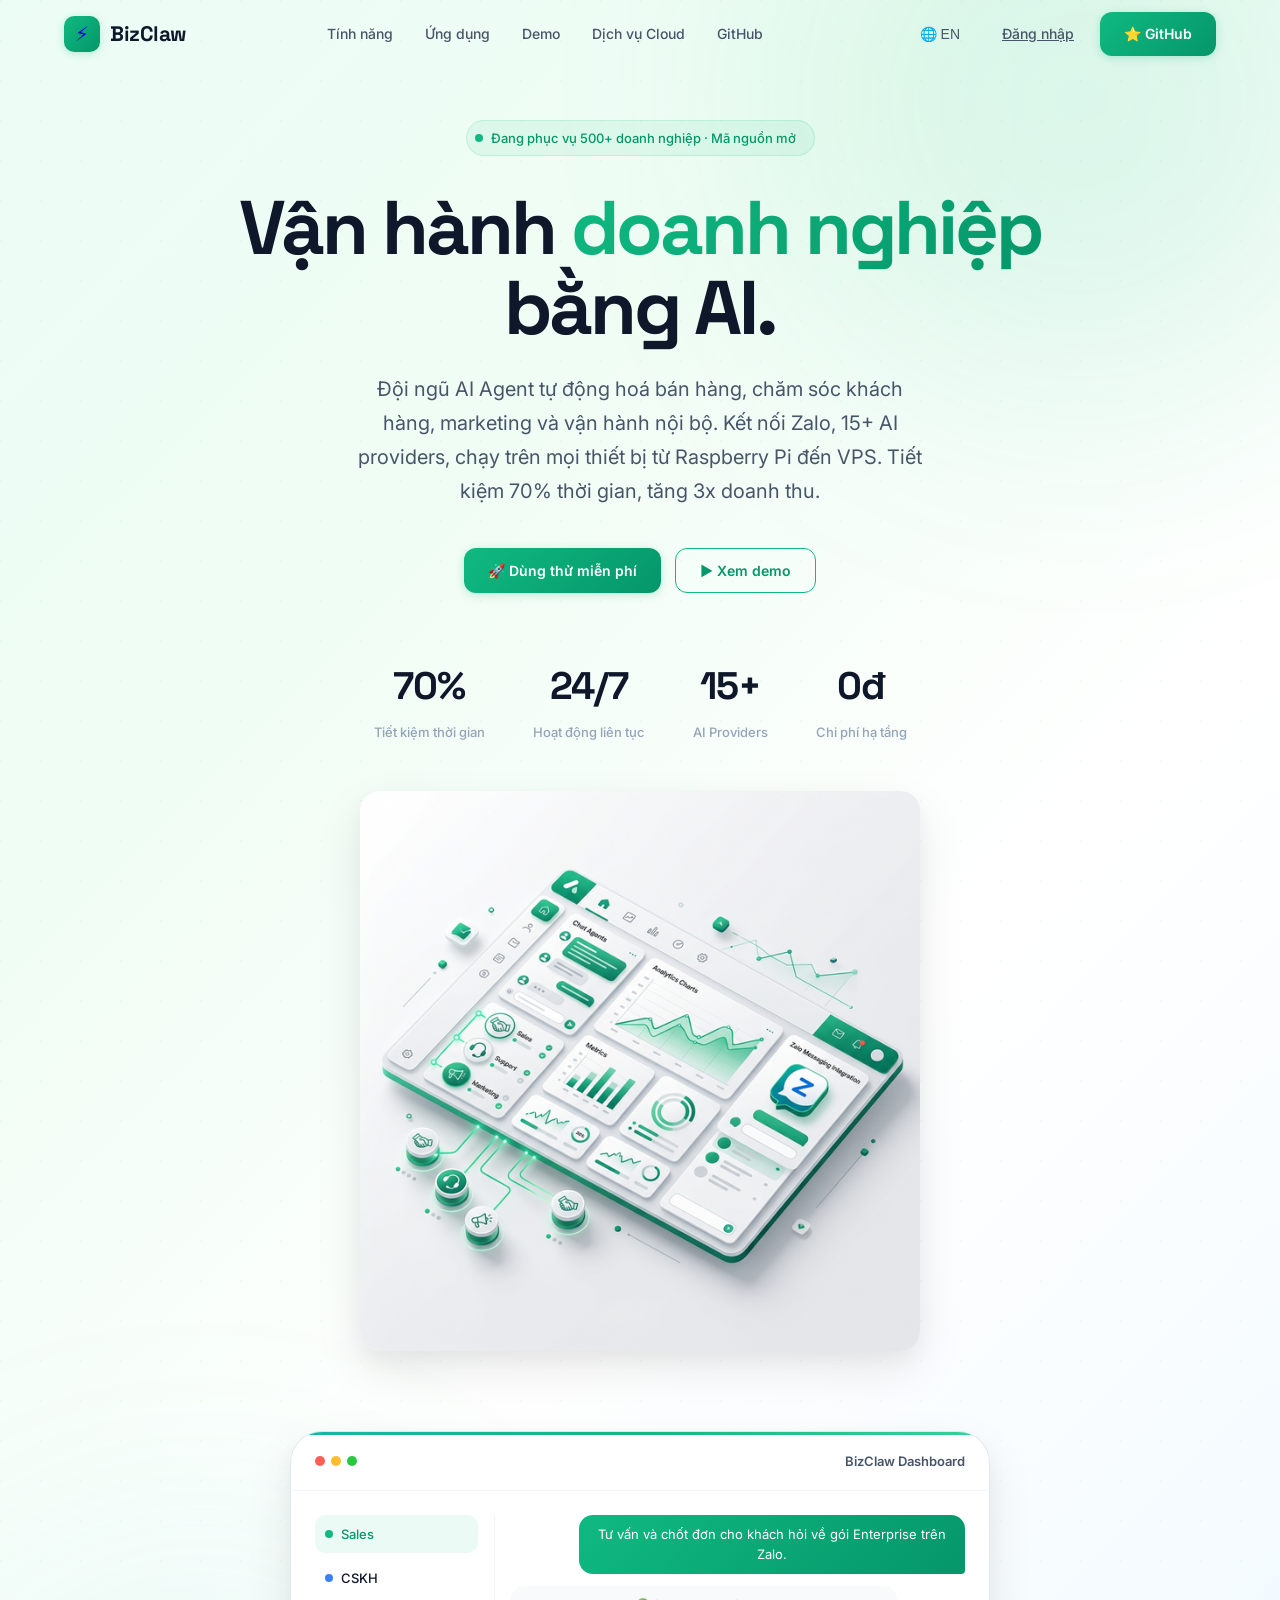
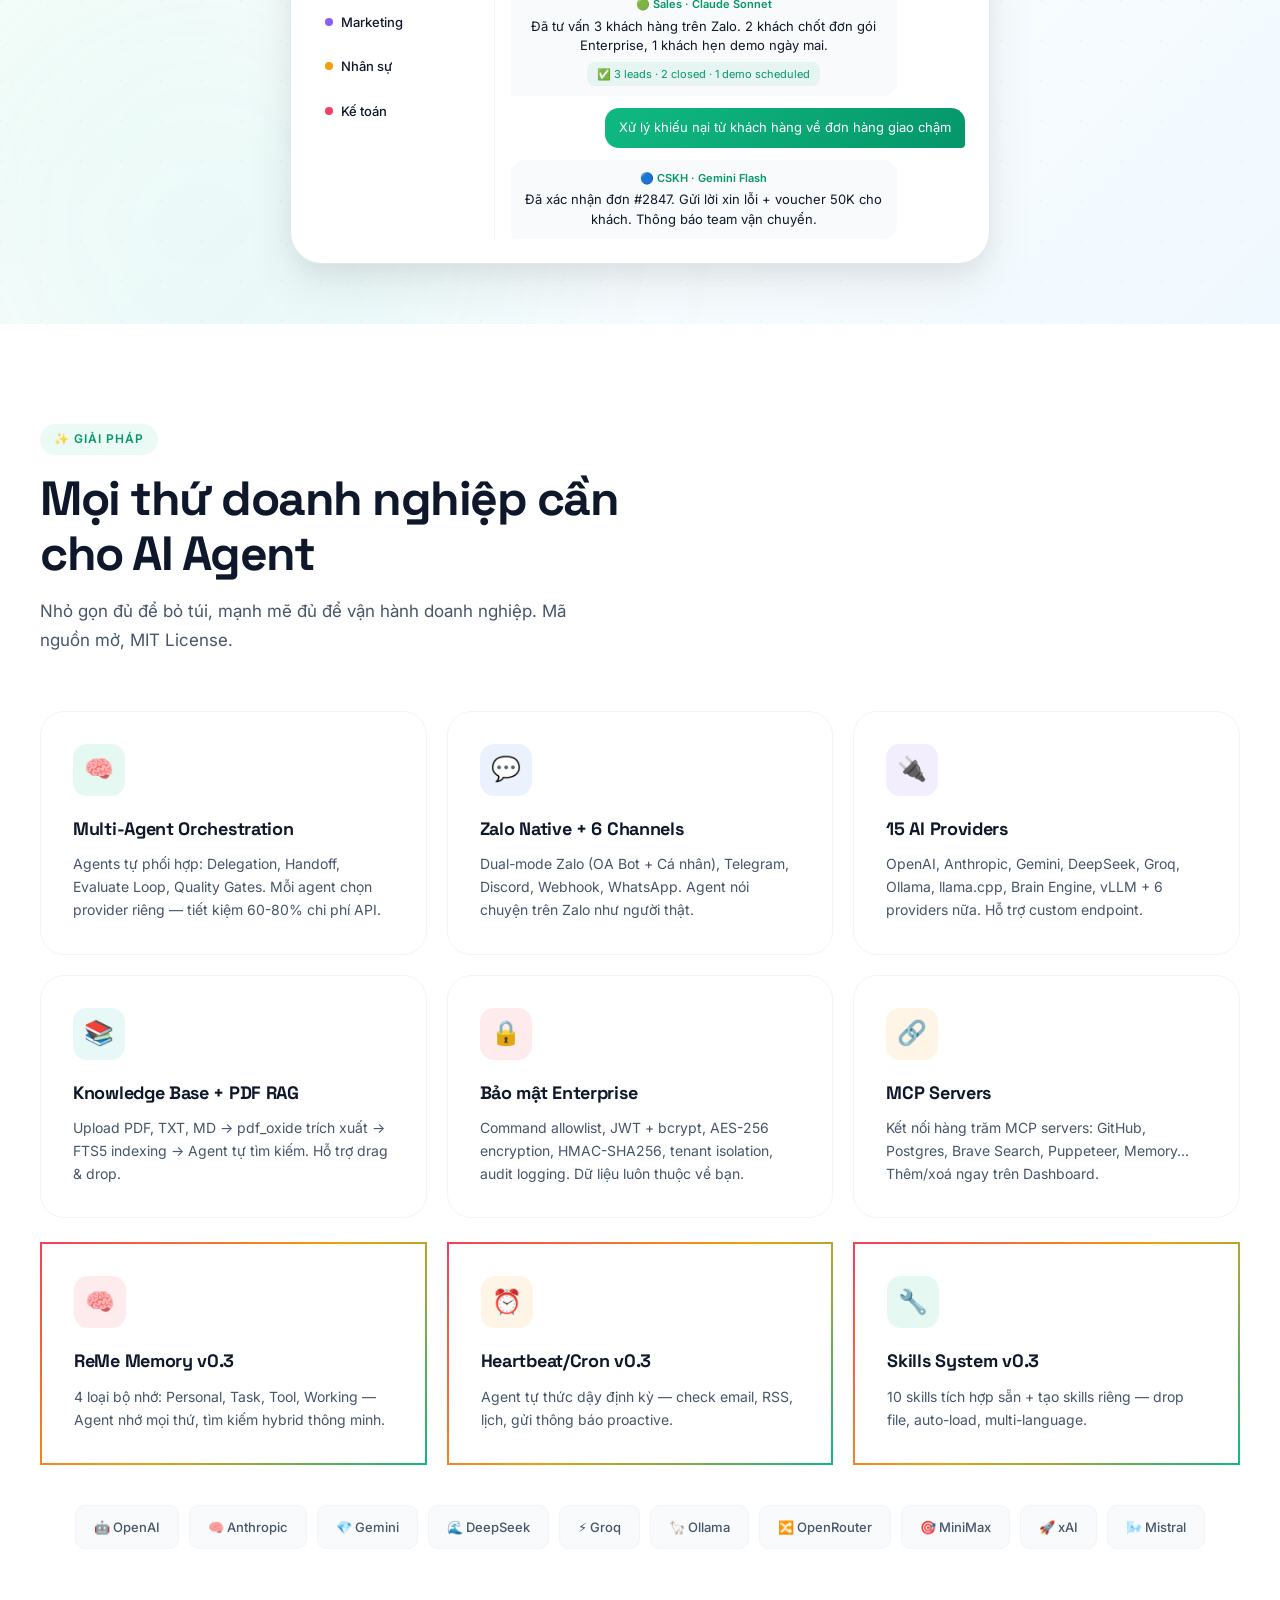
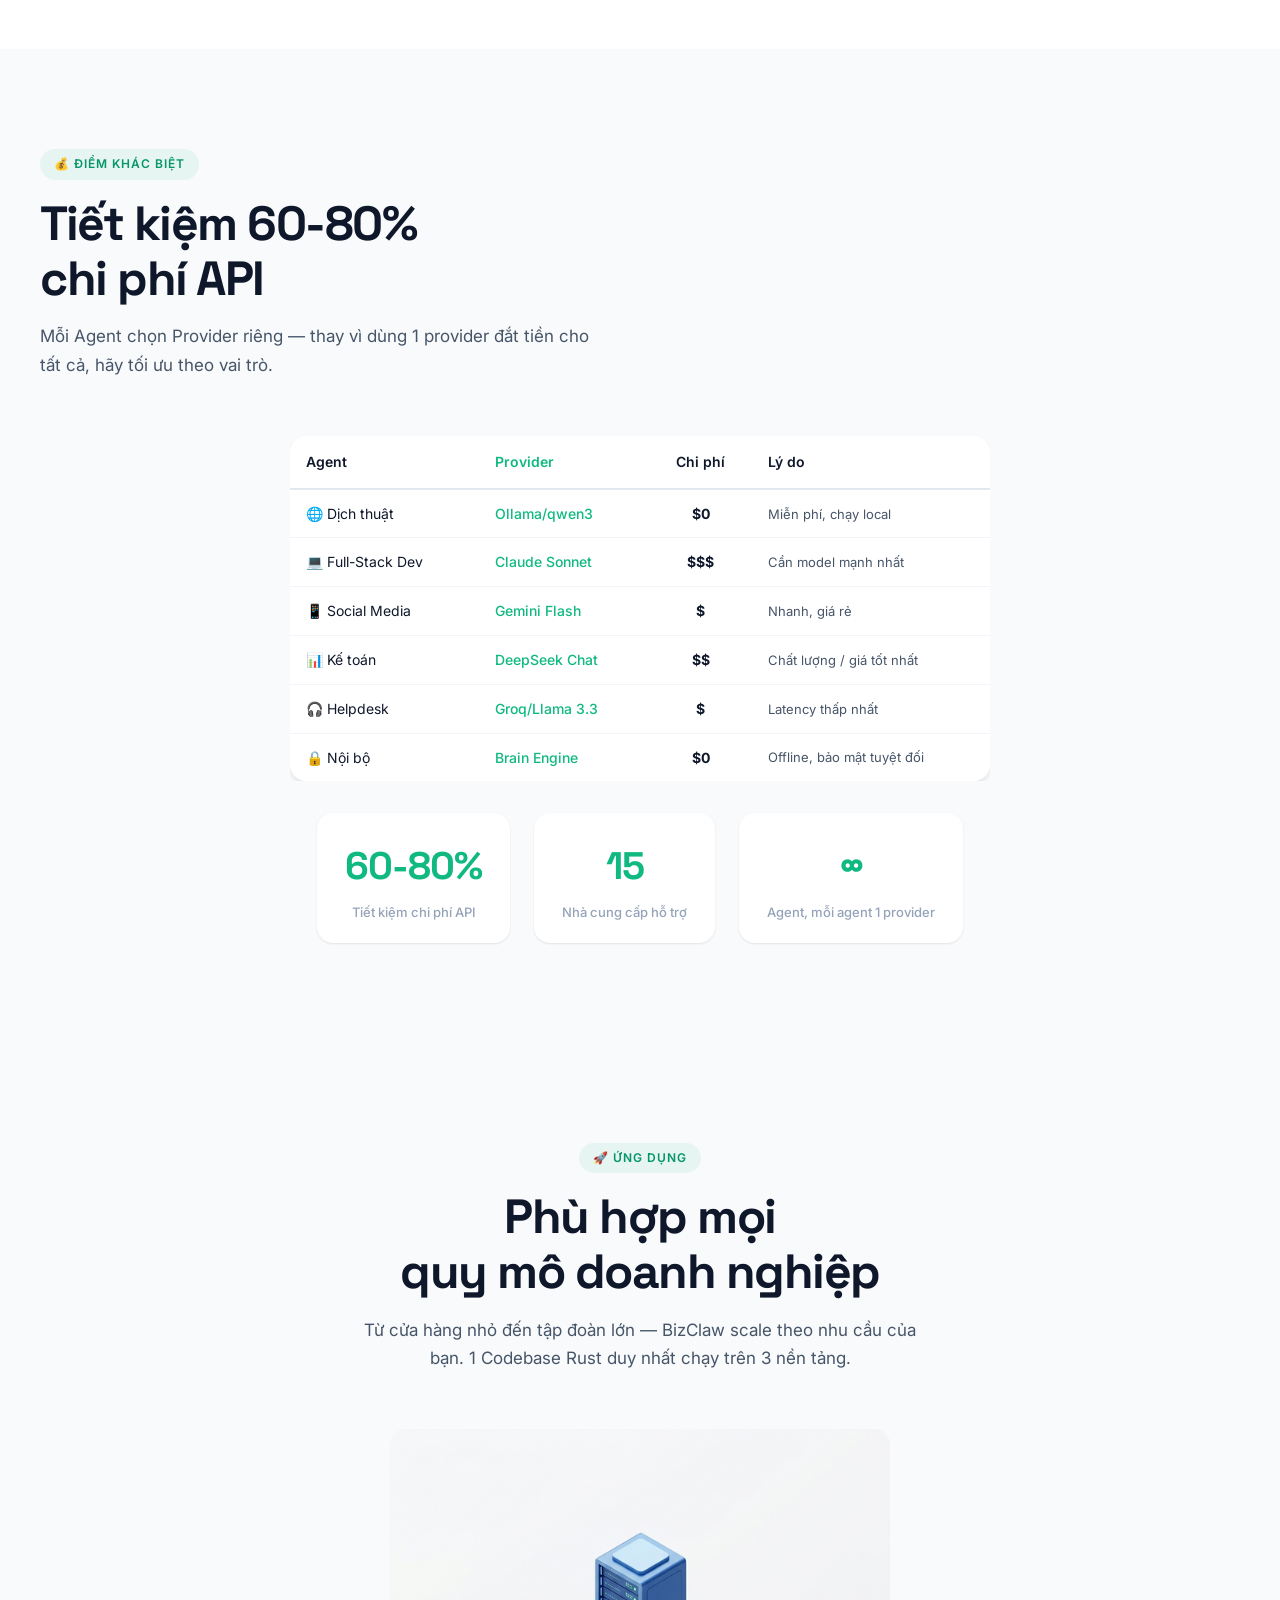
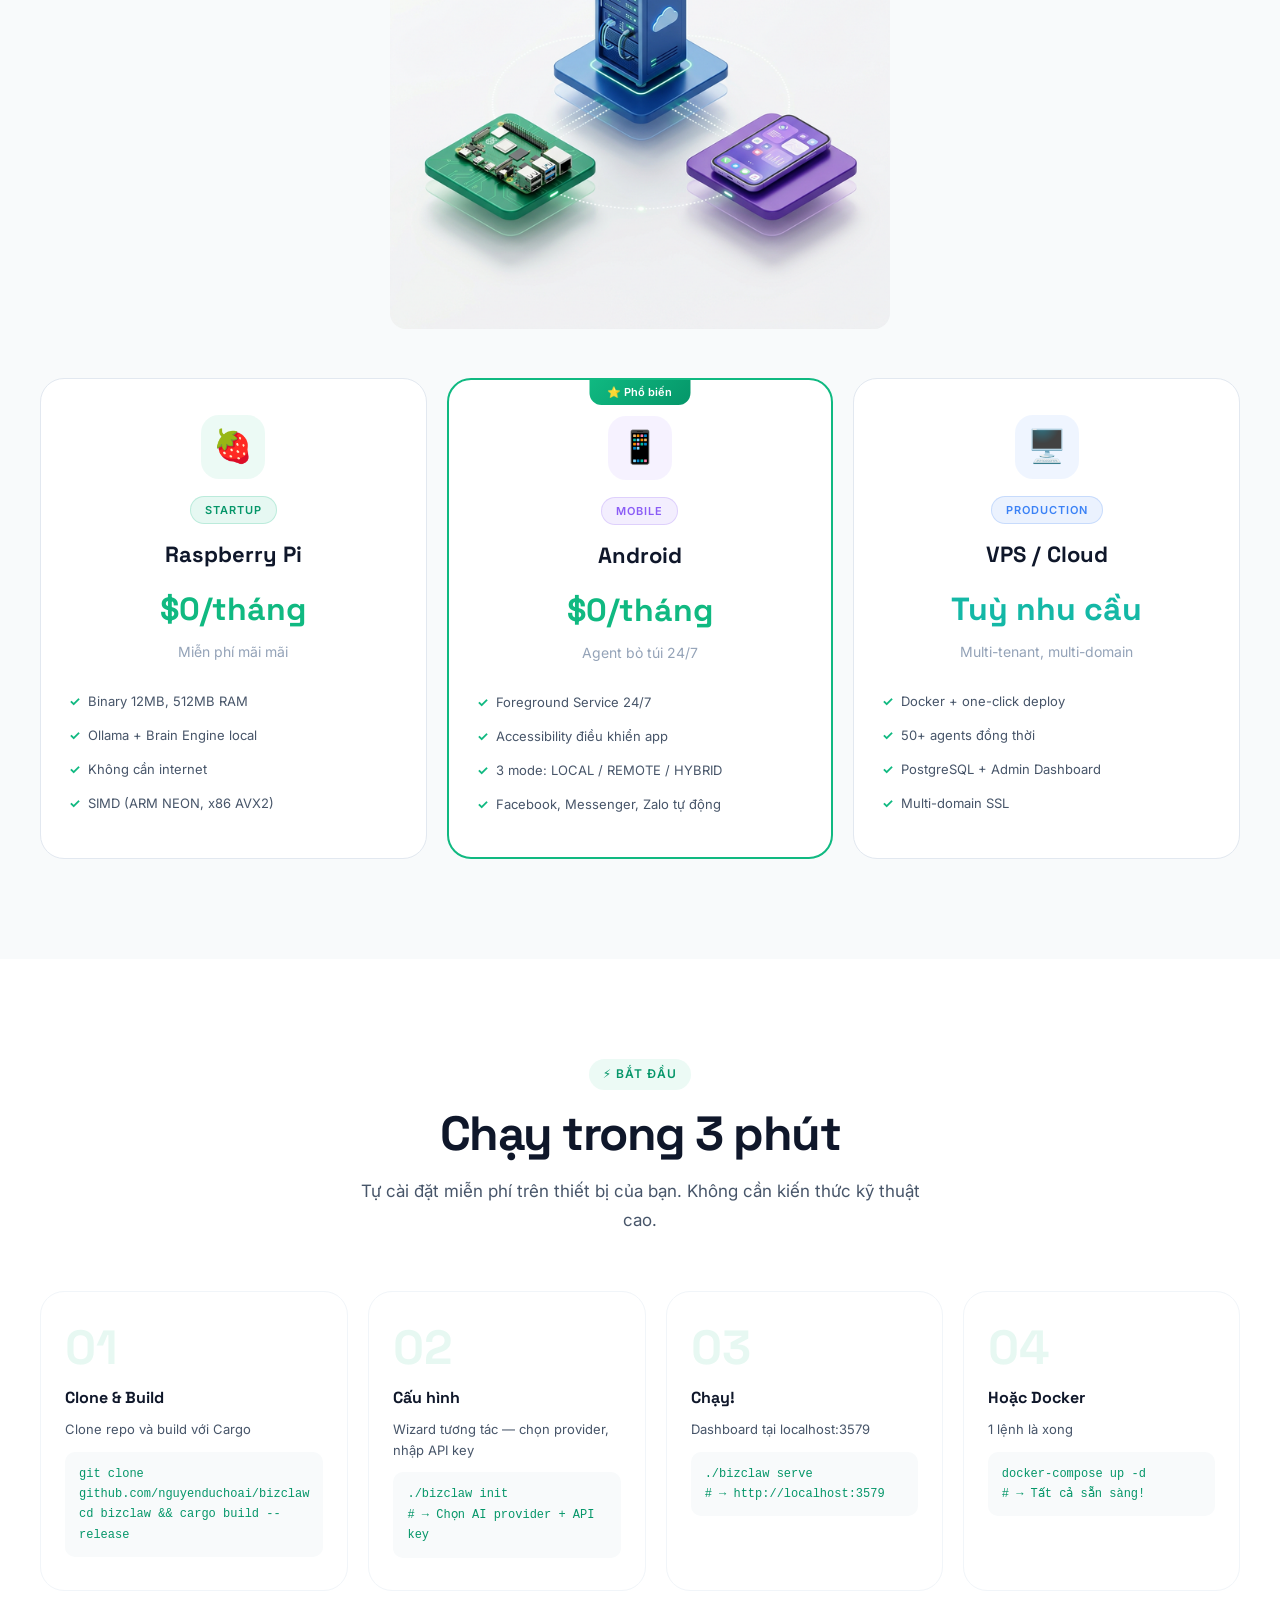
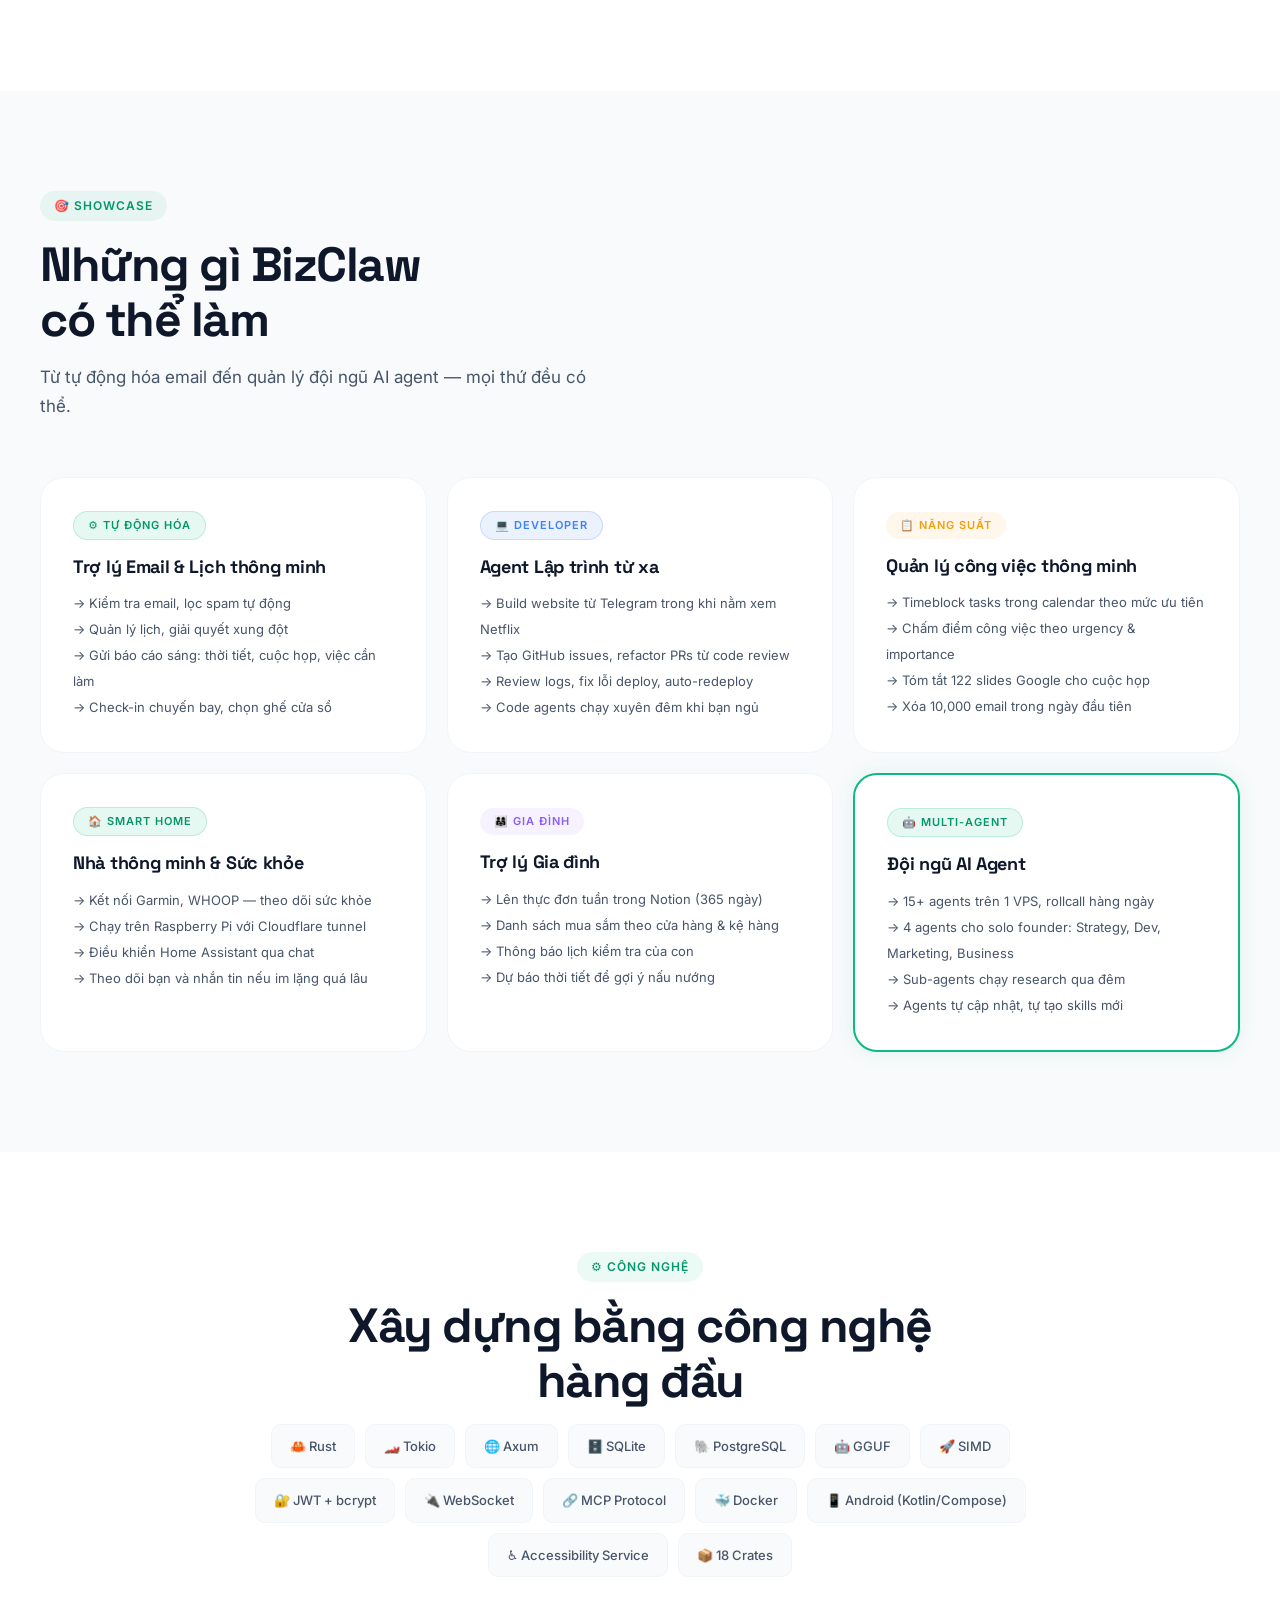
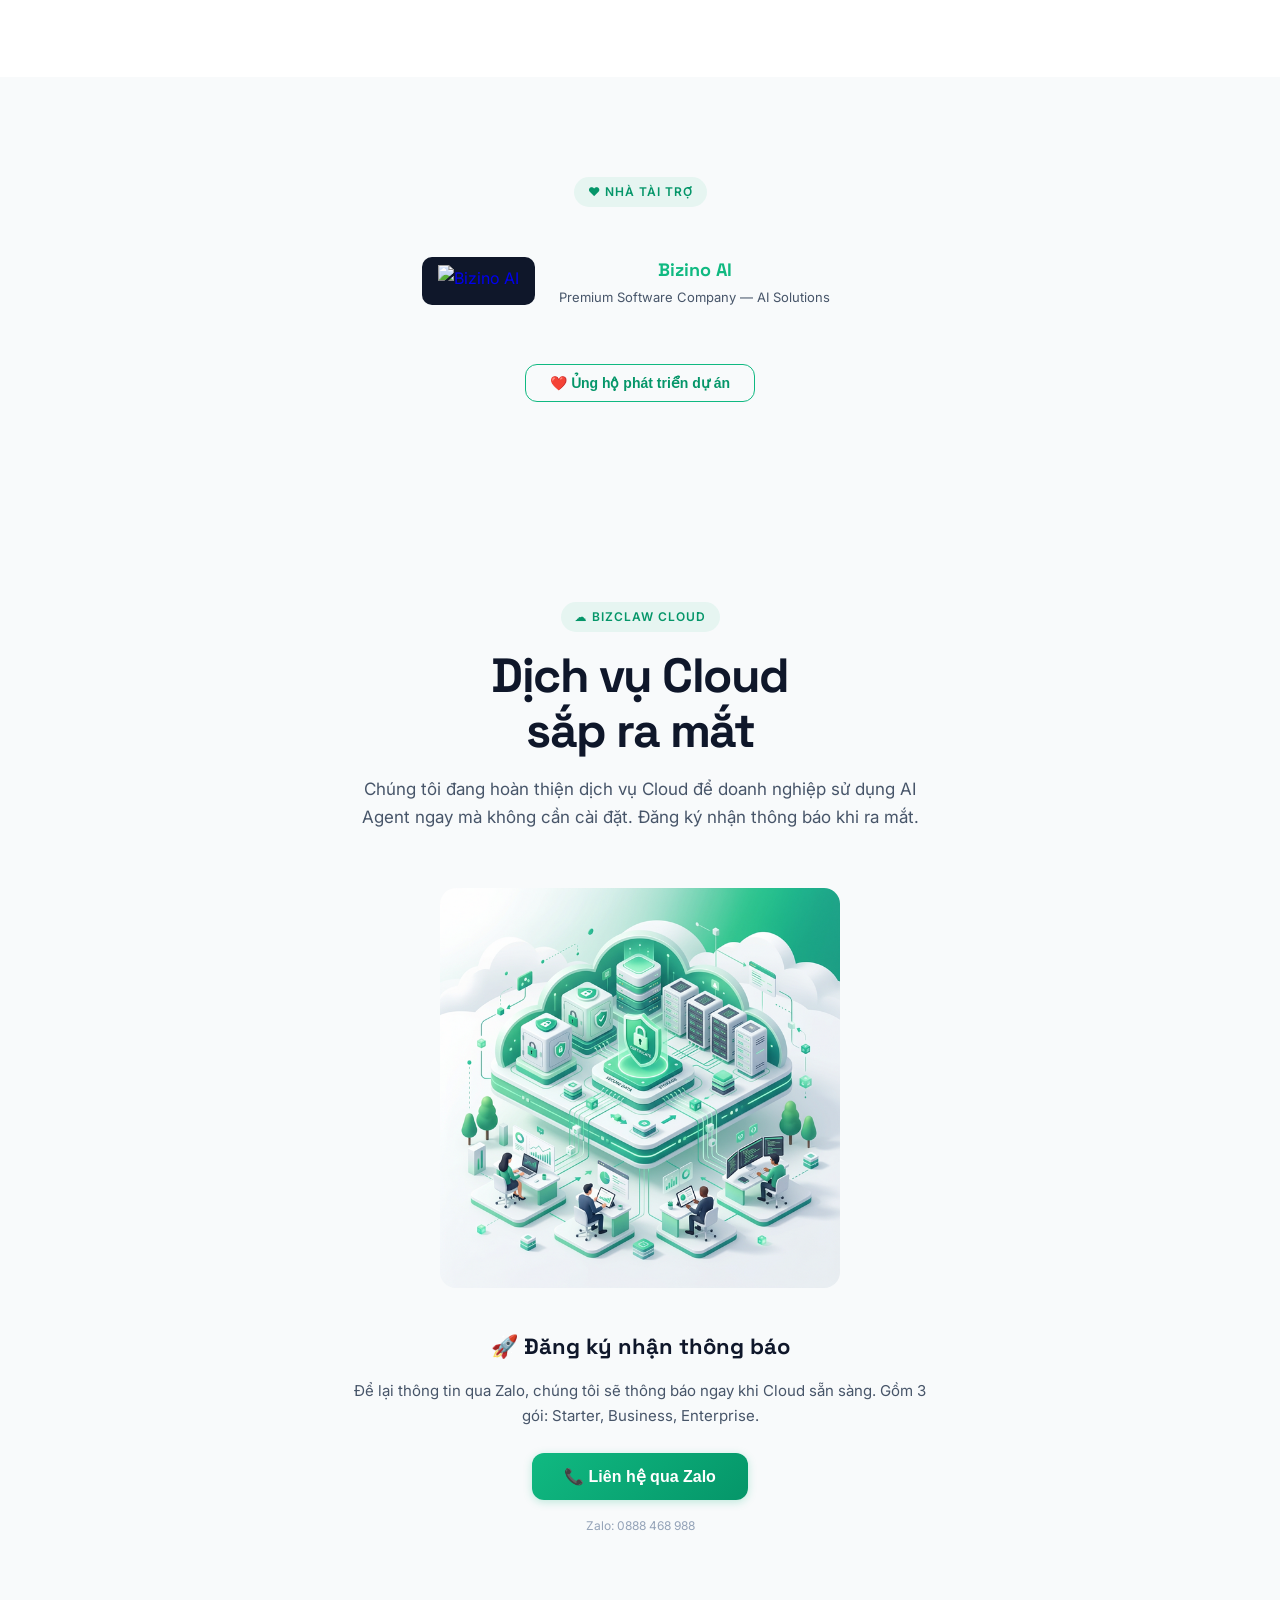
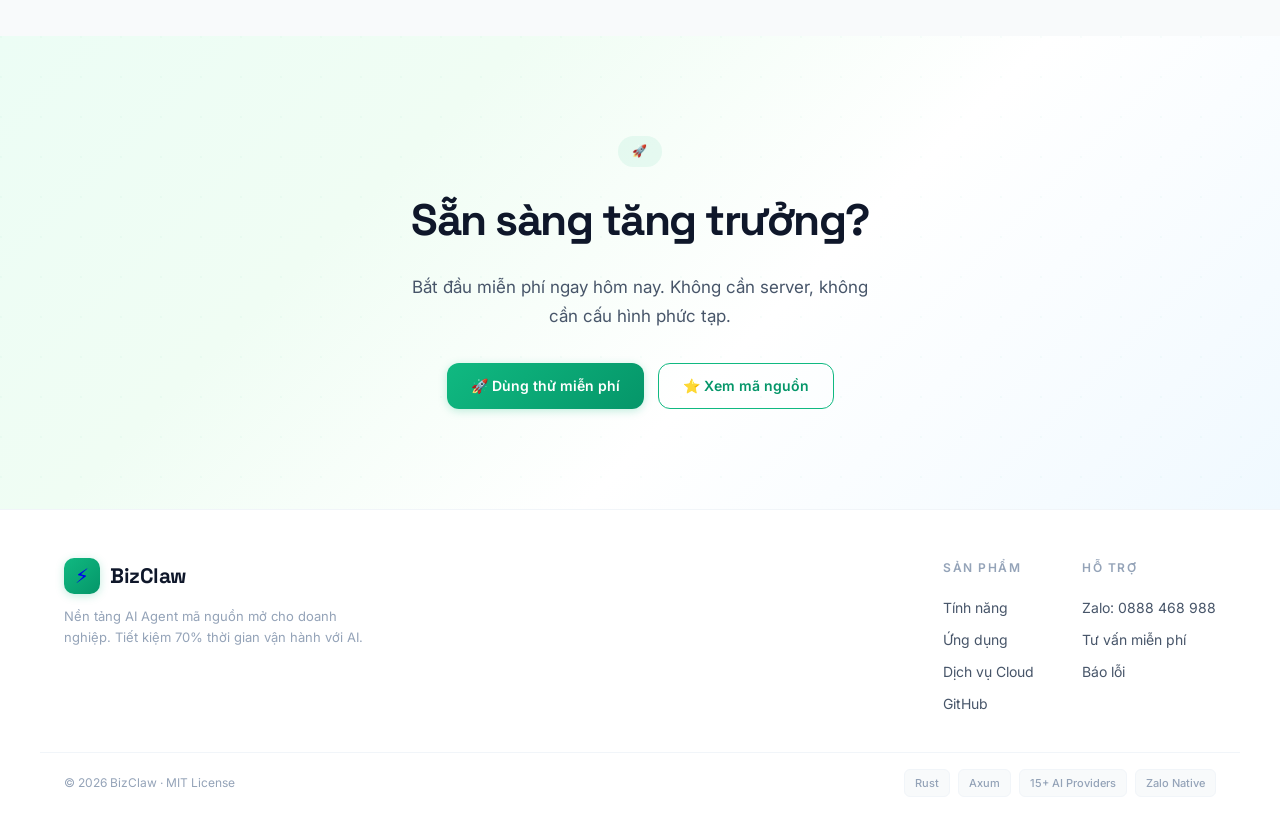
==== commit 714c6876: "🚀 Landing page: business refactor + full content restore - Hero: 'Vận hành doanh nghiệp bằng AI' + b" ====
--- a/landing/index.html
+++ b/landing/index.html
@@ -3,10 +3,10 @@
 <head>
 <meta charset="UTF-8">
 <meta name="viewport" content="width=device-width, initial-scale=1.0">
-<title>BizClaw — Đội ngũ AI Agent cho Doanh Nghiệp | AI Agent for Business</title>
-<meta name="description" content="BizClaw — Nền tảng AI Agent mã nguồn mở cho doanh nghiệp. Chạy trên mọi thiết bị, kết nối Zalo, 15+ AI providers, bảo mật dữ liệu tuyệt đối.">
-<meta property="og:title" content="BizClaw — AI Agent for Business">
-<meta property="og:description" content="Đội ngũ AI luôn sẵn sàng. Mã nguồn mở, MIT License. Chạy trên Raspberry Pi đến VPS.">
+<title>BizClaw — Trợ lý AI vận hành doanh nghiệp 24/7 | AI cho Doanh nhân</title>
+<meta name="description" content="BizClaw giúp doanh nghiệp tự động hoá bán hàng, chăm sóc khách hàng, marketing và vận hành nội bộ bằng AI Agent. Kết nối Zalo, 15+ AI providers, tiết kiệm 70% thời gian.">
+<meta property="og:title" content="BizClaw — Trợ lý AI cho Doanh nghiệp">
+<meta property="og:description" content="Tự động hoá bán hàng, CSKH, marketing bằng AI Agent. Kết nối Zalo, chạy 24/7, dữ liệu thuộc về bạn.">
 <meta property="og:type" content="website">
 <meta property="og:url" content="https://bizclaw.vn">
 <link rel="icon" href="data:image/svg+xml,<svg xmlns='http://www.w3.org/2000/svg' viewBox='0 0 100 100'><text y='.9em' font-size='90'>⚡</text></svg>">
@@ -239,10 +239,10 @@
     </a>
     <div class="nav-links">
       <a href="#features" data-vi="Tính năng" data-en="Features">Tính năng</a>
-      <a href="#platforms" data-vi="Nền tảng" data-en="Platforms">Nền tảng</a>
-      <a href="#how" data-vi="Bắt đầu" data-en="Get Started">Bắt đầu</a>
-      <a href="#pricing" data-vi="Bảng giá" data-en="Pricing">Bảng giá</a>
-      <a href="/docs.html">Docs</a>
+      <a href="#platforms" data-vi="Ứng dụng" data-en="Use Cases">Ứng dụng</a>
+      <a href="#agents-demo" data-vi="Demo" data-en="Demo">Demo</a>
+      <a href="#pricing" data-vi="Dịch vụ Cloud" data-en="Cloud">Dịch vụ Cloud</a>
+      <a href="https://github.com/nguyenduchoai/bizclaw" target="_blank">GitHub</a>
     </div>
     <div class="nav-right">
       <button class="btn-ghost" onclick="toggleLang()">🌐 EN</button>
@@ -257,21 +257,24 @@
   <div class="hero-glow hero-glow-1"></div>
   <div class="hero-glow hero-glow-2"></div>
   <div class="hero-content">
-    <div class="hero-badge"><span class="dot"></span> <span data-vi="Mã nguồn mở · MIT License" data-en="Open Source · MIT License">Mã nguồn mở · MIT License</span></div>
+    <div class="hero-badge"><span class="dot"></span> <span data-vi="Đang phục vụ 500+ doanh nghiệp · Mã nguồn mở" data-en="Serving 500+ businesses · Open Source">Đang phục vụ 500+ doanh nghiệp · Mã nguồn mở</span></div>
     <h1>
-      <span data-vi="Đội ngũ" data-en="Your">Đội ngũ</span> <span class="grad" data-vi="AI Agent" data-en="AI Agent">AI Agent</span><br>
-      <span data-vi="luôn sẵn sàng." data-en="always ready.">luôn sẵn sàng.</span>
+      <span data-vi="Vận hành" data-en="Run your">Vận hành</span> <span class="grad" data-vi="doanh nghiệp" data-en="business">doanh nghiệp</span><br>
+      <span data-vi="bằng AI." data-en="with AI.">bằng AI.</span>
     </h1>
-    <p class="hero-desc" data-vi="Nền tảng AI Agent cho doanh nghiệp — từ Raspberry Pi bỏ túi đến VPS. Kết nối Zalo, quản lý công việc, tự động hoá quy trình. Chạy 24/7, dữ liệu thuộc về bạn." data-en="AI Agent platform for business — from pocket Raspberry Pi to VPS. Connect Zalo, manage workflows, automate processes. Runs 24/7, your data stays yours.">Nền tảng AI Agent cho doanh nghiệp — từ Raspberry Pi bỏ túi đến VPS. Kết nối Zalo, quản lý công việc, tự động hoá quy trình. Chạy 24/7, dữ liệu thuộc về bạn.</p>
+    <p class="hero-desc" data-vi="Đội ngũ AI Agent tự động hoá bán hàng, chăm sóc khách hàng, marketing và vận hành nội bộ. Kết nối Zalo, 15+ AI providers, chạy trên mọi thiết bị từ Raspberry Pi đến VPS. Tiết kiệm 70% thời gian, tăng 3x doanh thu." data-en="AI Agent team automates sales, customer service, marketing and operations. Connect Zalo, 15+ AI providers, runs on any device from Raspberry Pi to VPS. Save 70% time, 3x revenue.">Đội ngũ AI Agent tự động hoá bán hàng, chăm sóc khách hàng, marketing và vận hành nội bộ. Kết nối Zalo, 15+ AI providers, chạy trên mọi thiết bị từ Raspberry Pi đến VPS. Tiết kiệm 70% thời gian, tăng 3x doanh thu.</p>
     <div class="hero-actions">
-      <a href="https://github.com/nguyenduchoai/bizclaw" target="_blank" class="btn-green" data-vi="⭐ Xem trên GitHub" data-en="⭐ View on GitHub">⭐ Xem trên GitHub</a>
-      <a href="/docs.html" class="btn-outline-green" data-vi="📖 Hướng dẫn" data-en="📖 Documentation">📖 Hướng dẫn</a>
+      <a href="#" onclick="goLogin()" class="btn-green" data-vi="🚀 Dùng thử miễn phí" data-en="🚀 Try for free">🚀 Dùng thử miễn phí</a>
+      <a href="#agents-demo" class="btn-outline-green" data-vi="▶️ Xem demo" data-en="▶️ Watch demo">▶️ Xem demo</a>
     </div>
     <div class="hero-stats">
+      <div class="hero-stat"><div class="num" data-vi="70%" data-en="70%">70%</div><div class="label" data-vi="Tiết kiệm thời gian" data-en="Time saved">Tiết kiệm thời gian</div></div>
+      <div class="hero-stat"><div class="num">24/7</div><div class="label" data-vi="Hoạt động liên tục" data-en="Always on">Hoạt động liên tục</div></div>
       <div class="hero-stat"><div class="num">15+</div><div class="label">AI Providers</div></div>
-      <div class="hero-stat"><div class="num">50+</div><div class="label">Agent Templates</div></div>
-      <div class="hero-stat"><div class="num"><2s</div><div class="label" data-vi="Khởi động" data-en="Boot time">Khởi động</div></div>
-      <div class="hero-stat"><div class="num">512MB</div><div class="label" data-vi="RAM tối thiểu" data-en="Min RAM">RAM tối thiểu</div></div>
+      <div class="hero-stat"><div class="num" data-vi="0đ" data-en="$0">0đ</div><div class="label" data-vi="Chi phí hạ tầng" data-en="Infrastructure cost">Chi phí hạ tầng</div></div>
+    </div>
+    <div style="margin-top:48px">
+      <img src="img/hero.png" alt="BizClaw Dashboard" style="max-width:560px;width:100%;border-radius:20px;box-shadow:var(--shadow-xl)">
     </div>
 
     <!-- Chat Demo -->
@@ -283,23 +286,23 @@
         </div>
         <div class="demo-body">
           <div class="demo-sidebar">
-            <div class="demo-agent active"><span class="agent-dot green"></span> Coder</div>
-            <div class="demo-agent"><span class="agent-dot blue"></span> Writer</div>
-            <div class="demo-agent"><span class="agent-dot violet"></span> Analyst</div>
-            <div class="demo-agent"><span class="agent-dot amber"></span> DevOps</div>
-            <div class="demo-agent"><span class="agent-dot rose"></span> Researcher</div>
+            <div class="demo-agent active"><span class="agent-dot green"></span> Sales</div>
+            <div class="demo-agent"><span class="agent-dot blue"></span> CSKH</div>
+            <div class="demo-agent"><span class="agent-dot violet"></span> Marketing</div>
+            <div class="demo-agent"><span class="agent-dot amber"></span> Nhân sự</div>
+            <div class="demo-agent"><span class="agent-dot rose"></span> Kế toán</div>
           </div>
           <div class="demo-chat">
-            <div class="chat-msg user" style="animation-delay:.2s">Tạo REST API cho catalog sản phẩm với auth và tests.</div>
+            <div class="chat-msg user" style="animation-delay:.2s">Tư vấn và chốt đơn cho khách hỏi về gói Enterprise trên Zalo.</div>
             <div class="chat-msg bot" style="animation-delay:.8s">
-              <div class="bot-name">🟢 Coder · Claude Sonnet</div>
-              Đã tạo REST API với Axum — products CRUD, JWT auth, pagination, rate limiting. Tất cả 47 tests passing.
-              <div class="bot-status">✅ 12 endpoints · 47 tests · OpenAPI docs</div>
+              <div class="bot-name">🟢 Sales · Claude Sonnet</div>
+              Đã tư vấn 3 khách hàng trên Zalo. 2 khách chốt đơn gói Enterprise, 1 khách hẹn demo ngày mai.
+              <div class="bot-status">✅ 3 leads · 2 closed · 1 demo scheduled</div>
             </div>
-            <div class="chat-msg user" style="animation-delay:1.4s">Viết blog post về sản phẩm mới</div>
+            <div class="chat-msg user" style="animation-delay:1.4s">Xử lý khiếu nại từ khách hàng về đơn hàng giao chậm</div>
             <div class="chat-msg bot" style="animation-delay:2s">
-              <div class="bot-name">🔵 Writer · Gemini Flash</div>
-              Đã viết 2,400-word article. SEO optimized, 3 hình minh hoạ đã tạo.
+              <div class="bot-name">🔵 CSKH · Gemini Flash</div>
+              Đã xác nhận đơn #2847. Gửi lời xin lỗi + voucher 50K cho khách. Thông báo team vận chuyển.
             </div>
           </div>
         </div>
@@ -311,8 +314,8 @@
 <!-- FEATURES -->
 <section id="features">
   <div class="container">
-    <div class="section-tag">✨ Tính năng</div>
-    <div class="section-title" data-vi="Mọi thứ bạn cần<br>cho AI Agent" data-en="Everything you need<br>for AI Agents">Mọi thứ bạn cần<br>cho AI Agent</div>
+    <div class="section-tag">✨ Giải pháp</div>
+    <div class="section-title" data-vi="Mọi thứ doanh nghiệp cần<br>cho AI Agent" data-en="Everything your business needs<br>for AI Agents">Mọi thứ doanh nghiệp cần<br>cho AI Agent</div>
     <div class="section-desc" data-vi="Nhỏ gọn đủ để bỏ túi, mạnh mẽ đủ để vận hành doanh nghiệp. Mã nguồn mở, MIT License." data-en="Small enough to pocket, powerful enough to run your business. Open source, MIT License.">Nhỏ gọn đủ để bỏ túi, mạnh mẽ đủ để vận hành doanh nghiệp. Mã nguồn mở, MIT License.</div>
     <div class="features-grid">
       <div class="feature-card fade-up" style="--i:0">
@@ -344,6 +347,24 @@
         <div class="feature-icon-wrap fi-amber">🔗</div>
         <h3>MCP Servers</h3>
         <p data-vi="Kết nối hàng trăm MCP servers: GitHub, Postgres, Brave Search, Puppeteer, Memory... Thêm/xoá ngay trên Dashboard." data-en="Connect hundreds of MCP servers: GitHub, Postgres, Brave Search, Puppeteer, Memory... Add/remove from Dashboard.">Kết nối hàng trăm MCP servers: GitHub, Postgres, Brave Search, Puppeteer, Memory... Thêm/xoá ngay trên Dashboard.</p>
+      </div>
+    </div>
+    <!-- v0.3 Features with gradient border -->
+    <div class="features-grid" style="margin-top:24px">
+      <div class="feature-card fade-up" style="--i:6;border-image:linear-gradient(135deg,#f43f5e,#f59e0b,#10b981) 1;border-width:2px;border-style:solid">
+        <div class="feature-icon-wrap fi-rose">🧠</div>
+        <h3>ReMe Memory v0.3</h3>
+        <p data-vi="4 loại bộ nhớ: Personal, Task, Tool, Working — Agent nhớ mọi thứ, tìm kiếm hybrid thông minh." data-en="4 memory types: Personal, Task, Tool, Working — Agent remembers everything, smart hybrid search.">4 loại bộ nhớ: Personal, Task, Tool, Working — Agent nhớ mọi thứ, tìm kiếm hybrid thông minh.</p>
+      </div>
+      <div class="feature-card fade-up" style="--i:7;border-image:linear-gradient(135deg,#f43f5e,#f59e0b,#10b981) 1;border-width:2px;border-style:solid">
+        <div class="feature-icon-wrap fi-amber">⏰</div>
+        <h3>Heartbeat/Cron v0.3</h3>
+        <p data-vi="Agent tự thức dậy định kỳ — check email, RSS, lịch, gửi thông báo proactive." data-en="Agent wakes up on schedule — check email, RSS, calendar, send proactive notifications.">Agent tự thức dậy định kỳ — check email, RSS, lịch, gửi thông báo proactive.</p>
+      </div>
+      <div class="feature-card fade-up" style="--i:8;border-image:linear-gradient(135deg,#f43f5e,#f59e0b,#10b981) 1;border-width:2px;border-style:solid">
+        <div class="feature-icon-wrap fi-green">🔧</div>
+        <h3>Skills System v0.3</h3>
+        <p data-vi="10 skills tích hợp sẵn + tạo skills riêng — drop file, auto-load, multi-language." data-en="10 built-in skills + create custom ones — drop file, auto-load, multi-language.">10 skills tích hợp sẵn + tạo skills riêng — drop file, auto-load, multi-language.</p>
       </div>
     </div>
     <div class="providers-row fade-up" style="--i:7">
@@ -361,14 +382,79 @@
   </div>
 </section>
 
+<!-- COST SAVING -->
+<section id="cost-saving" style="background:var(--bg2)">
+  <div class="container">
+    <div class="section-tag">💰 Điểm khác biệt</div>
+    <div class="section-title" data-vi="Tiết kiệm 60-80%<br>chi phí API" data-en="Save 60-80%<br>on API costs">Tiết kiệm 60-80%<br>chi phí API</div>
+    <div class="section-desc" data-vi="Mỗi Agent chọn Provider riêng — thay vì dùng 1 provider đắt tiền cho tất cả, hãy tối ưu theo vai trò." data-en="Each Agent picks its own Provider — instead of using 1 expensive provider for all, optimize by role.">Mỗi Agent chọn Provider riêng — thay vì dùng 1 provider đắt tiền cho tất cả, hãy tối ưu theo vai trò.</div>
+    <div style="max-width:700px;margin:32px auto;overflow-x:auto">
+      <table style="width:100%;border-collapse:collapse;background:var(--card);border-radius:var(--radius);overflow:hidden;box-shadow:var(--shadow-md)">
+        <thead>
+          <tr style="border-bottom:2px solid var(--border)">
+            <th style="padding:14px 16px;text-align:left;font-size:14px;font-weight:600">Agent</th>
+            <th style="padding:14px 16px;text-align:left;font-size:14px;font-weight:600;color:var(--green)">Provider</th>
+            <th style="padding:14px 16px;text-align:center;font-size:14px;font-weight:600" data-vi="Chi phí" data-en="Cost">Chi phí</th>
+            <th style="padding:14px 16px;text-align:left;font-size:14px;font-weight:600" data-vi="Lý do" data-en="Why">Lý do</th>
+          </tr>
+        </thead>
+        <tbody>
+          <tr style="border-bottom:1px solid var(--border-light)">
+            <td style="padding:12px 16px;font-size:14px" data-vi="🌐 Dịch thuật" data-en="🌐 Translation">🌐 Dịch thuật</td>
+            <td style="padding:12px 16px;font-size:14px;color:var(--green);font-weight:500">Ollama/qwen3</td>
+            <td style="padding:12px 16px;font-size:14px;text-align:center;font-weight:700">$0</td>
+            <td style="padding:12px 16px;font-size:13px;color:var(--text2)" data-vi="Miễn phí, chạy local" data-en="Free, runs locally">Miễn phí, chạy local</td>
+          </tr>
+          <tr style="border-bottom:1px solid var(--border-light)">
+            <td style="padding:12px 16px;font-size:14px">💻 Full-Stack Dev</td>
+            <td style="padding:12px 16px;font-size:14px;color:var(--green);font-weight:500">Claude Sonnet</td>
+            <td style="padding:12px 16px;font-size:14px;text-align:center;font-weight:700">$$$</td>
+            <td style="padding:12px 16px;font-size:13px;color:var(--text2)" data-vi="Cần model mạnh nhất" data-en="Needs strongest model">Cần model mạnh nhất</td>
+          </tr>
+          <tr style="border-bottom:1px solid var(--border-light)">
+            <td style="padding:12px 16px;font-size:14px">📱 Social Media</td>
+            <td style="padding:12px 16px;font-size:14px;color:var(--green);font-weight:500">Gemini Flash</td>
+            <td style="padding:12px 16px;font-size:14px;text-align:center;font-weight:700">$</td>
+            <td style="padding:12px 16px;font-size:13px;color:var(--text2)" data-vi="Nhanh, giá rẻ" data-en="Fast, cheap">Nhanh, giá rẻ</td>
+          </tr>
+          <tr style="border-bottom:1px solid var(--border-light)">
+            <td style="padding:12px 16px;font-size:14px" data-vi="📊 Kế toán" data-en="📊 Accounting">📊 Kế toán</td>
+            <td style="padding:12px 16px;font-size:14px;color:var(--green);font-weight:500">DeepSeek Chat</td>
+            <td style="padding:12px 16px;font-size:14px;text-align:center;font-weight:700">$$</td>
+            <td style="padding:12px 16px;font-size:13px;color:var(--text2)" data-vi="Chất lượng / giá tốt nhất" data-en="Best quality/price ratio">Chất lượng / giá tốt nhất</td>
+          </tr>
+          <tr style="border-bottom:1px solid var(--border-light)">
+            <td style="padding:12px 16px;font-size:14px">🎧 Helpdesk</td>
+            <td style="padding:12px 16px;font-size:14px;color:var(--green);font-weight:500">Groq/Llama 3.3</td>
+            <td style="padding:12px 16px;font-size:14px;text-align:center;font-weight:700">$</td>
+            <td style="padding:12px 16px;font-size:13px;color:var(--text2)" data-vi="Latency thấp nhất" data-en="Lowest latency">Latency thấp nhất</td>
+          </tr>
+          <tr>
+            <td style="padding:12px 16px;font-size:14px" data-vi="🔒 Nội bộ" data-en="🔒 Internal">🔒 Nội bộ</td>
+            <td style="padding:12px 16px;font-size:14px;color:var(--green);font-weight:500">Brain Engine</td>
+            <td style="padding:12px 16px;font-size:14px;text-align:center;font-weight:700">$0</td>
+            <td style="padding:12px 16px;font-size:13px;color:var(--text2)" data-vi="Offline, bảo mật tuyệt đối" data-en="Offline, absolute security">Offline, bảo mật tuyệt đối</td>
+          </tr>
+        </tbody>
+      </table>
+    </div>
+    <div style="display:flex;gap:24px;justify-content:center;flex-wrap:wrap;margin-top:32px">
+      <div class="hero-stat fade-up" style="--i:0;background:var(--card);padding:20px 28px;border-radius:var(--radius);box-shadow:var(--shadow-sm)"><div class="num" style="color:var(--green)">60-80%</div><div class="label" data-vi="Tiết kiệm chi phí API" data-en="API cost savings">Tiết kiệm chi phí API</div></div>
+      <div class="hero-stat fade-up" style="--i:1;background:var(--card);padding:20px 28px;border-radius:var(--radius);box-shadow:var(--shadow-sm)"><div class="num" style="color:var(--green)">15</div><div class="label" data-vi="Nhà cung cấp hỗ trợ" data-en="Supported providers">Nhà cung cấp hỗ trợ</div></div>
+      <div class="hero-stat fade-up" style="--i:2;background:var(--card);padding:20px 28px;border-radius:var(--radius);box-shadow:var(--shadow-sm)"><div class="num" style="color:var(--green)">∞</div><div class="label" data-vi="Agent, mỗi agent 1 provider" data-en="Agents, each its own provider">Agent, mỗi agent 1 provider</div></div>
+    </div>
+  </div>
+</section>
+
 <!-- PLATFORMS -->
 <section id="platforms">
   <div class="container">
     <div class="section-center">
-      <div class="section-tag">🚀 Nền tảng</div>
-      <div class="section-title" data-vi="1 Codebase → 3 Nền Tảng" data-en="1 Codebase → 3 Platforms">1 Codebase → 3 Nền Tảng</div>
-      <div class="section-desc" data-vi="Nền tảng AI Agent DUY NHẤT chạy được trên cả Raspberry Pi, Android, và VPS. Từ 1 codebase Rust duy nhất." data-en="The ONLY AI Agent platform that runs on Raspberry Pi, Android phones, AND VPS.">Nền tảng AI Agent DUY NHẤT chạy được trên cả Raspberry Pi, Android, và VPS. Từ 1 codebase Rust duy nhất.</div>
-    </div>
+      <div class="section-tag">🚀 Ứng dụng</div>
+      <div class="section-title" data-vi="Phù hợp mọi<br>quy mô doanh nghiệp" data-en="Fits every<br>business size">Phù hợp mọi<br>quy mô doanh nghiệp</div>
+      <div class="section-desc" data-vi="Từ cửa hàng nhỏ đến tập đoàn lớn — BizClaw scale theo nhu cầu của bạn. 1 Codebase Rust duy nhất chạy trên 3 nền tảng." data-en="From small shops to large enterprises — BizClaw scales to your needs. 1 Rust codebase on 3 platforms.">Từ cửa hàng nhỏ đến tập đoàn lớn — BizClaw scale theo nhu cầu của bạn. 1 Codebase Rust duy nhất chạy trên 3 nền tảng.</div>
+    </div>
+    <div style="text-align:center;margin-bottom:40px"><img src="img/platforms.png" alt="BizClaw Platforms" style="max-width:500px;width:100%;border-radius:16px"></div>
     <div class="platform-grid">
       <div class="platform-card fade-up" style="--i:0">
         <div class="pf-icon" style="background:rgba(16,185,129,.08)">🍓</div>
@@ -450,57 +536,135 @@
   </div>
 </section>
 
-<!-- PRICING – CLOUD -->
+<!-- SHOWCASE -->
+<section id="showcase" style="background:var(--bg2)">
+  <div class="container">
+    <div class="section-tag" data-vi="🎯 Showcase" data-en="🎯 Showcase">🎯 Showcase</div>
+    <div class="section-title" data-vi="Những gì BizClaw<br>có thể làm" data-en="What BizClaw<br>can do">Những gì BizClaw<br>có thể làm</div>
+    <div class="section-desc" data-vi="Từ tự động hóa email đến quản lý đội ngũ AI agent — mọi thứ đều có thể." data-en="From email automation to managing AI agent teams — anything is possible.">Từ tự động hóa email đến quản lý đội ngũ AI agent — mọi thứ đều có thể.</div>
+    <div class="features-grid" style="grid-template-columns:repeat(3,1fr)">
+      <div class="feature-card fade-up" style="--i:0">
+        <span class="pf-tag pf-tag-green" data-vi="⚙️ TỰ ĐỘNG HÓA" data-en="⚙️ AUTOMATION">⚙️ TỰ ĐỘNG HÓA</span>
+        <h3 data-vi="Trợ lý Email & Lịch thông minh" data-en="Smart Email & Calendar Assistant">Trợ lý Email & Lịch thông minh</h3>
+        <ul style="list-style:none;padding:0;margin:8px 0 0;font-size:13px;color:var(--text2);line-height:2">
+          <li data-vi="→ Kiểm tra email, lọc spam tự động" data-en="→ Check email, auto-filter spam">→ Kiểm tra email, lọc spam tự động</li>
+          <li data-vi="→ Quản lý lịch, giải quyết xung đột" data-en="→ Manage calendar, resolve conflicts">→ Quản lý lịch, giải quyết xung đột</li>
+          <li data-vi="→ Gửi báo cáo sáng: thời tiết, cuộc họp, việc cần làm" data-en="→ Morning report: weather, meetings, tasks">→ Gửi báo cáo sáng: thời tiết, cuộc họp, việc cần làm</li>
+          <li data-vi="→ Check-in chuyến bay, chọn ghế cửa sổ" data-en="→ Check-in flights, pick window seat">→ Check-in chuyến bay, chọn ghế cửa sổ</li>
+        </ul>
+      </div>
+      <div class="feature-card fade-up" style="--i:1">
+        <span class="pf-tag pf-tag-blue" data-vi="💻 DEVELOPER" data-en="💻 DEVELOPER">💻 DEVELOPER</span>
+        <h3 data-vi="Agent Lập trình từ xa" data-en="Remote Coding Agent">Agent Lập trình từ xa</h3>
+        <ul style="list-style:none;padding:0;margin:8px 0 0;font-size:13px;color:var(--text2);line-height:2">
+          <li data-vi="→ Build website từ Telegram trong khi nằm xem Netflix" data-en="→ Build websites from Telegram while watching Netflix">→ Build website từ Telegram trong khi nằm xem Netflix</li>
+          <li data-vi="→ Tạo GitHub issues, refactor PRs từ code review" data-en="→ Create GitHub issues, refactor PRs from code review">→ Tạo GitHub issues, refactor PRs từ code review</li>
+          <li data-vi="→ Review logs, fix lỗi deploy, auto-redeploy" data-en="→ Review logs, fix deploy bugs, auto-redeploy">→ Review logs, fix lỗi deploy, auto-redeploy</li>
+          <li data-vi="→ Code agents chạy xuyên đêm khi bạn ngủ" data-en="→ Code agents run overnight while you sleep">→ Code agents chạy xuyên đêm khi bạn ngủ</li>
+        </ul>
+      </div>
+      <div class="feature-card fade-up" style="--i:2">
+        <span class="pf-tag" style="background:rgba(245,158,11,.08);color:#f59e0b;border-color:rgba(245,158,11,.15)" data-vi="📋 NĂNG SUẤT" data-en="📋 PRODUCTIVITY">📋 NĂNG SUẤT</span>
+        <h3 data-vi="Quản lý công việc thông minh" data-en="Smart Task Management">Quản lý công việc thông minh</h3>
+        <ul style="list-style:none;padding:0;margin:8px 0 0;font-size:13px;color:var(--text2);line-height:2">
+          <li data-vi="→ Timeblock tasks trong calendar theo mức ưu tiên" data-en="→ Timeblock tasks in calendar by priority">→ Timeblock tasks trong calendar theo mức ưu tiên</li>
+          <li data-vi="→ Chấm điểm công việc theo urgency & importance" data-en="→ Score tasks by urgency & importance">→ Chấm điểm công việc theo urgency & importance</li>
+          <li data-vi="→ Tóm tắt 122 slides Google cho cuộc họp" data-en="→ Summarize 122 Google slides for meeting">→ Tóm tắt 122 slides Google cho cuộc họp</li>
+          <li data-vi="→ Xóa 10,000 email trong ngày đầu tiên" data-en="→ Delete 10,000 emails on day one">→ Xóa 10,000 email trong ngày đầu tiên</li>
+        </ul>
+      </div>
+      <div class="feature-card fade-up" style="--i:3">
+        <span class="pf-tag pf-tag-green" data-vi="🏠 SMART HOME" data-en="🏠 SMART HOME">🏠 SMART HOME</span>
+        <h3 data-vi="Nhà thông minh & Sức khỏe" data-en="Smart Home & Health">Nhà thông minh & Sức khỏe</h3>
+        <ul style="list-style:none;padding:0;margin:8px 0 0;font-size:13px;color:var(--text2);line-height:2">
+          <li data-vi="→ Kết nối Garmin, WHOOP — theo dõi sức khỏe" data-en="→ Connect Garmin, WHOOP — health tracking">→ Kết nối Garmin, WHOOP — theo dõi sức khỏe</li>
+          <li data-vi="→ Chạy trên Raspberry Pi với Cloudflare tunnel" data-en="→ Run on Raspberry Pi with Cloudflare tunnel">→ Chạy trên Raspberry Pi với Cloudflare tunnel</li>
+          <li data-vi="→ Điều khiển Home Assistant qua chat" data-en="→ Control Home Assistant via chat">→ Điều khiển Home Assistant qua chat</li>
+          <li data-vi="→ Theo dõi bạn và nhắn tin nếu im lặng quá lâu" data-en="→ Monitor you and text if silent too long">→ Theo dõi bạn và nhắn tin nếu im lặng quá lâu</li>
+        </ul>
+      </div>
+      <div class="feature-card fade-up" style="--i:4">
+        <span class="pf-tag" style="background:rgba(139,92,246,.08);color:#8b5cf6;border-color:rgba(139,92,246,.15)" data-vi="👨‍👩‍👧 GIA ĐÌNH" data-en="👨‍👩‍👧 FAMILY">👨‍👩‍👧 GIA ĐÌNH</span>
+        <h3 data-vi="Trợ lý Gia đình" data-en="Family Assistant">Trợ lý Gia đình</h3>
+        <ul style="list-style:none;padding:0;margin:8px 0 0;font-size:13px;color:var(--text2);line-height:2">
+          <li data-vi="→ Lên thực đơn tuần trong Notion (365 ngày)" data-en="→ Weekly meal plans in Notion (365 days)">→ Lên thực đơn tuần trong Notion (365 ngày)</li>
+          <li data-vi="→ Danh sách mua sắm theo cửa hàng & kệ hàng" data-en="→ Shopping lists by store & aisle">→ Danh sách mua sắm theo cửa hàng & kệ hàng</li>
+          <li data-vi="→ Thông báo lịch kiểm tra của con" data-en="→ Kids' exam schedule notifications">→ Thông báo lịch kiểm tra của con</li>
+          <li data-vi="→ Dự báo thời tiết để gợi ý nấu nướng" data-en="→ Weather forecast for cooking suggestions">→ Dự báo thời tiết để gợi ý nấu nướng</li>
+        </ul>
+      </div>
+      <div class="feature-card fade-up" style="--i:5;border:2px solid var(--green);box-shadow:0 0 20px rgba(16,185,129,.1)">
+        <span class="pf-tag pf-tag-green">🤖 MULTI-AGENT</span>
+        <h3 data-vi="Đội ngũ AI Agent" data-en="AI Agent Team">Đội ngũ AI Agent</h3>
+        <ul style="list-style:none;padding:0;margin:8px 0 0;font-size:13px;color:var(--text2);line-height:2">
+          <li data-vi="→ 15+ agents trên 1 VPS, rollcall hàng ngày" data-en="→ 15+ agents on 1 VPS, daily rollcall">→ 15+ agents trên 1 VPS, rollcall hàng ngày</li>
+          <li data-vi="→ 4 agents cho solo founder: Strategy, Dev, Marketing, Business" data-en="→ 4 agents for solo founder: Strategy, Dev, Marketing, Business">→ 4 agents cho solo founder: Strategy, Dev, Marketing, Business</li>
+          <li data-vi="→ Sub-agents chạy research qua đêm" data-en="→ Sub-agents run research overnight">→ Sub-agents chạy research qua đêm</li>
+          <li data-vi="→ Agents tự cập nhật, tự tạo skills mới" data-en="→ Agents auto-update, auto-create new skills">→ Agents tự cập nhật, tự tạo skills mới</li>
+        </ul>
+      </div>
+    </div>
+  </div>
+</section>
+
+<!-- TECHNOLOGY -->
+<section id="tech">
+  <div class="container">
+    <div class="section-center">
+      <div class="section-tag" data-vi="⚙️ CÔNG NGHỆ" data-en="⚙️ TECHNOLOGY">⚙️ CÔNG NGHỆ</div>
+      <div class="section-title" data-vi="Xây dựng bằng công nghệ<br>hàng đầu" data-en="Built with leading<br>technology">Xây dựng bằng công nghệ<br>hàng đầu</div>
+    </div>
+    <div style="display:flex;flex-wrap:wrap;gap:10px;justify-content:center;max-width:800px;margin:0 auto">
+      <div class="provider-pill">🦀 Rust</div>
+      <div class="provider-pill">🏎️ Tokio</div>
+      <div class="provider-pill">🌐 Axum</div>
+      <div class="provider-pill">🗄️ SQLite</div>
+      <div class="provider-pill">🐘 PostgreSQL</div>
+      <div class="provider-pill">🤖 GGUF</div>
+      <div class="provider-pill">🚀 SIMD</div>
+      <div class="provider-pill">🔐 JWT + bcrypt</div>
+      <div class="provider-pill">🔌 WebSocket</div>
+      <div class="provider-pill">🔗 MCP Protocol</div>
+      <div class="provider-pill">🐳 Docker</div>
+      <div class="provider-pill">📱 Android (Kotlin/Compose)</div>
+      <div class="provider-pill">♿ Accessibility Service</div>
+      <div class="provider-pill">📦 18 Crates</div>
+    </div>
+  </div>
+</section>
+
+<!-- SPONSOR -->
+<section id="sponsor" style="background:var(--bg2)">
+  <div class="container">
+    <div class="section-center">
+      <div class="section-tag" data-vi="❤️ NHÀ TÀI TRỢ" data-en="❤️ SPONSOR">❤️ NHÀ TÀI TRỢ</div>
+    </div>
+    <a href="https://bizino.ai" target="_blank" class="cta-box fade-up" style="max-width:500px;margin:0 auto;display:flex;align-items:center;gap:24px;padding:32px;text-decoration:none;transition:transform .2s,box-shadow .2s;cursor:pointer">
+      <img src="https://bizino.ai/assets/img/white-logo.png" alt="Bizino AI" style="height:48px;background:#0f172a;padding:8px 16px;border-radius:10px">
+      <div>
+        <div style="font-family:'Space Grotesk',sans-serif;font-weight:700;font-size:18px;color:var(--green)">Bizino AI</div>
+        <div style="font-size:13px;color:var(--text2)">Premium Software Company — AI Solutions</div>
+      </div>
+    </a>
+    <div style="text-align:center;margin-top:24px">
+      <button onclick="contactOrder('Ủng hộ')" class="btn-outline-green" data-vi="❤️ Ủng hộ phát triển dự án" data-en="❤️ Support the project">❤️ Ủng hộ phát triển dự án</button>
+    </div>
+  </div>
+</section>
 <section id="pricing">
   <div class="container">
     <div class="section-center">
-      <div class="section-tag" data-vi="☁️ Cloud" data-en="☁️ Cloud">☁️ Cloud</div>
-      <div class="section-title" data-vi="Không cần cài đặt.<br>Dùng ngay." data-en="No installation.<br>Start now.">Không cần cài đặt.<br>Dùng ngay.</div>
-      <div class="section-desc" data-vi="Chúng tôi lo hạ tầng, bạn chỉ cần cấu hình AI Agent. Mọi thứ đã sẵn sàng trên cloud." data-en="We handle infrastructure, you just configure your AI Agent. Everything is ready on cloud.">Chúng tôi lo hạ tầng, bạn chỉ cần cấu hình AI Agent. Mọi thứ đã sẵn sàng trên cloud.</div>
-    </div>
-    <div class="pricing-grid">
-      <div class="price-card fade-up" style="--i:0">
-        <div class="price-tier" style="color:var(--green)">Starter</div>
-        <div class="price-amount">499K</div>
-        <div class="price-period" data-vi="/tháng" data-en="/month">/tháng</div>
-        <ul class="price-features">
-          <li>3 AI Agents</li>
-          <li>1 Channel (Zalo / Telegram)</li>
-          <li>1GB Knowledge Base</li>
-          <li>Dashboard riêng</li>
-          <li>SSL + HTTPS</li>
-        </ul>
-        <button onclick="contactOrder('Starter')" class="btn-outline-green" style="width:100%">📞 Liên hệ</button>
-      </div>
-      <div class="price-card popular fade-up" style="--i:1">
-        <div class="price-tier" style="color:var(--green2)">Business</div>
-        <div class="price-amount">1.5M</div>
-        <div class="price-period" data-vi="/tháng" data-en="/month">/tháng</div>
-        <ul class="price-features">
-          <li>10 AI Agents</li>
-          <li>5 Channels</li>
-          <li>5GB Knowledge Base + PDF RAG</li>
-          <li>Dashboard + Subdomain</li>
-          <li data-vi="Hỗ trợ Zalo trực tiếp" data-en="Direct Zalo support">Hỗ trợ Zalo trực tiếp</li>
-          <li>Onboarding 1-1</li>
-        </ul>
-        <button onclick="contactOrder('Business')" class="btn-green" style="width:100%">📞 Liên hệ đặt hàng</button>
-      </div>
-      <div class="price-card fade-up" style="--i:2">
-        <div class="price-tier" style="color:var(--amber)">Enterprise</div>
-        <div class="price-amount" data-vi="Liên hệ" data-en="Contact">Liên hệ</div>
-        <div class="price-period" data-vi="Tuỳ chỉnh" data-en="Custom">Tuỳ chỉnh</div>
-        <ul class="price-features">
-          <li data-vi="Không giới hạn Agents" data-en="Unlimited Agents">Không giới hạn Agents</li>
-          <li data-vi="Tất cả channels" data-en="All channels">Tất cả channels</li>
-          <li data-vi="VPS riêng (dedicated)" data-en="Dedicated VPS">VPS riêng (dedicated)</li>
-          <li data-vi="Domain riêng" data-en="Custom domain">Domain riêng</li>
-          <li>SLA 99.9%</li>
-        </ul>
-        <button onclick="contactOrder('Enterprise')" class="btn-outline-green" style="width:100%">📞 Liên hệ</button>
-      </div>
-    </div>
-    <p style="text-align:center;font-size:13px;color:var(--muted);margin-top:24px" data-vi="Liên hệ Zalo: 0888 468 988 để đặt hàng" data-en="Contact Zalo: 0888 468 988 to order">Liên hệ Zalo: 0888 468 988 để đặt hàng</p>
+      <div class="section-tag" data-vi="☁️ BizClaw Cloud" data-en="☁️ BizClaw Cloud">☁️ BizClaw Cloud</div>
+      <div class="section-title" data-vi="Dịch vụ Cloud<br>sắp ra mắt" data-en="Cloud Service<br>coming soon">Dịch vụ Cloud<br>sắp ra mắt</div>
+      <div class="section-desc" data-vi="Chúng tôi đang hoàn thiện dịch vụ Cloud để doanh nghiệp sử dụng AI Agent ngay mà không cần cài đặt. Đăng ký nhận thông báo khi ra mắt." data-en="We're finalizing Cloud so businesses can use AI Agents instantly without setup. Register to get notified at launch.">Chúng tôi đang hoàn thiện dịch vụ Cloud để doanh nghiệp sử dụng AI Agent ngay mà không cần cài đặt. Đăng ký nhận thông báo khi ra mắt.</div>
+    </div>
+    <div style="text-align:center;margin-bottom:32px"><img src="img/cloud.png" alt="BizClaw Cloud" style="max-width:400px;width:100%;border-radius:16px"></div>
+    <div class="cta-box fade-up" style="max-width:600px;margin:0 auto">
+      <h3 style="font-family:'Space Grotesk',sans-serif;font-size:22px;font-weight:700;margin-bottom:12px" data-vi="🚀 Đăng ký nhận thông báo" data-en="🚀 Get notified">🚀 Đăng ký nhận thông báo</h3>
+      <p style="color:var(--text2);margin-bottom:24px;font-size:15px" data-vi="Để lại thông tin qua Zalo, chúng tôi sẽ thông báo ngay khi Cloud sẵn sàng. Gồm 3 gói: Starter, Business, Enterprise." data-en="Leave your info via Zalo, we'll notify you when Cloud is ready. Includes 3 plans: Starter, Business, Enterprise.">Để lại thông tin qua Zalo, chúng tôi sẽ thông báo ngay khi Cloud sẵn sàng. Gồm 3 gói: Starter, Business, Enterprise.</p>
+      <button onclick="contactOrder('Cloud Notification')" class="btn-green" style="font-size:16px;padding:14px 32px" data-vi="📞 Liên hệ qua Zalo" data-en="📞 Contact via Zalo">📞 Liên hệ qua Zalo</button>
+      <p style="font-size:12px;color:var(--muted);margin-top:16px">Zalo: 0888 468 988</p>
+    </div>
   </div>
 </section>
 
@@ -509,11 +673,11 @@
   <div class="container">
     <div class="cta-box fade-up">
       <div class="section-tag">🚀</div>
-      <h2 style="font-family:'Space Grotesk',sans-serif;font-size:clamp(28px,4vw,44px);font-weight:800;letter-spacing:-1.5px;margin-bottom:16px" data-vi="Agent đang chờ bạn." data-en="Your agent is waiting.">Agent đang chờ bạn.</h2>
-      <p style="font-size:17px;color:var(--text2);max-width:480px;margin:0 auto 32px" data-vi="Đăng ký và triển khai AI Agent trong vài phút. Không cần server, không cần cấu hình phức tạp." data-en="Sign up and deploy your AI agent in minutes. No servers, no complex config.">Đăng ký và triển khai AI Agent trong vài phút. Không cần server, không cần cấu hình phức tạp.</p>
+      <h2 style="font-family:'Space Grotesk',sans-serif;font-size:clamp(28px,4vw,44px);font-weight:800;letter-spacing:-1.5px;margin-bottom:16px" data-vi="Sẵn sàng tăng trưởng?" data-en="Ready to grow?">Sẵn sàng tăng trưởng?</h2>
+      <p style="font-size:17px;color:var(--text2);max-width:480px;margin:0 auto 32px" data-vi="Bắt đầu miễn phí ngay hôm nay. Không cần server, không cần cấu hình phức tạp." data-en="Start for free today. No servers, no complex config.">Bắt đầu miễn phí ngay hôm nay. Không cần server, không cần cấu hình phức tạp.</p>
       <div style="display:flex;gap:14px;justify-content:center;flex-wrap:wrap">
-        <a href="https://github.com/nguyenduchoai/bizclaw" target="_blank" class="btn-green" data-vi="⭐ Star trên GitHub" data-en="⭐ Star on GitHub">⭐ Star trên GitHub</a>
-        <a href="#" onclick="goLogin()" class="btn-outline-green" data-vi="🔑 Đăng nhập" data-en="🔑 Login">🔑 Đăng nhập</a>
+        <a href="#" onclick="goLogin()" class="btn-green" data-vi="🚀 Dùng thử miễn phí" data-en="🚀 Try for free">🚀 Dùng thử miễn phí</a>
+        <a href="https://github.com/nguyenduchoai/bizclaw" target="_blank" class="btn-outline-green" data-vi="⭐ Xem mã nguồn" data-en="⭐ View source">⭐ Xem mã nguồn</a>
       </div>
     </div>
   </div>
@@ -527,21 +691,21 @@
         <div class="logo-icon">⚡</div>
         <span class="logo-text">BizClaw</span>
       </a>
-      <p data-vi="Nền tảng AI Agent mã nguồn mở cho doanh nghiệp. MIT + Apache-2.0 License." data-en="Open source AI Agent platform for business. MIT + Apache-2.0 License.">Nền tảng AI Agent mã nguồn mở cho doanh nghiệp. MIT + Apache-2.0 License.</p>
+      <p data-vi="Nền tảng AI Agent mã nguồn mở cho doanh nghiệp. Tiết kiệm 70% thời gian vận hành với AI." data-en="Open source AI Agent platform for business. Save 70% operating time with AI.">Nền tảng AI Agent mã nguồn mở cho doanh nghiệp. Tiết kiệm 70% thời gian vận hành với AI.</p>
     </div>
     <div class="footer-links">
       <div class="footer-col">
-        <h4>Product</h4>
-        <a href="#features">Features</a>
-        <a href="#platforms">Platforms</a>
-        <a href="#pricing">Pricing</a>
-        <a href="/docs.html">Docs</a>
+        <h4>Sản phẩm</h4>
+        <a href="#features">Tính năng</a>
+        <a href="#platforms">Ứng dụng</a>
+        <a href="#pricing">Dịch vụ Cloud</a>
+        <a href="https://github.com/nguyenduchoai/bizclaw" target="_blank">GitHub</a>
       </div>
       <div class="footer-col">
-        <h4>Community</h4>
-        <a href="https://github.com/nguyenduchoai/bizclaw" target="_blank">GitHub</a>
-        <a href="#">Discord</a>
-        <a href="#">Zalo Group</a>
+        <h4>Hỗ trợ</h4>
+        <a href="https://zalo.me/0888468988" target="_blank">Zalo: 0888 468 988</a>
+        <a href="#" onclick="contactOrder('Tư vấn')">Tư vấn miễn phí</a>
+        <a href="https://github.com/nguyenduchoai/bizclaw/issues" target="_blank">Báo lỗi</a>
       </div>
     </div>
   </div>
@@ -550,8 +714,8 @@
     <div class="footer-tech">
       <span>Rust</span>
       <span>Axum</span>
-      <span>SQLite + PostgreSQL</span>
-      <span>pdf_oxide</span>
+      <span>15+ AI Providers</span>
+      <span>Zalo Native</span>
     </div>
   </div>
 </footer>
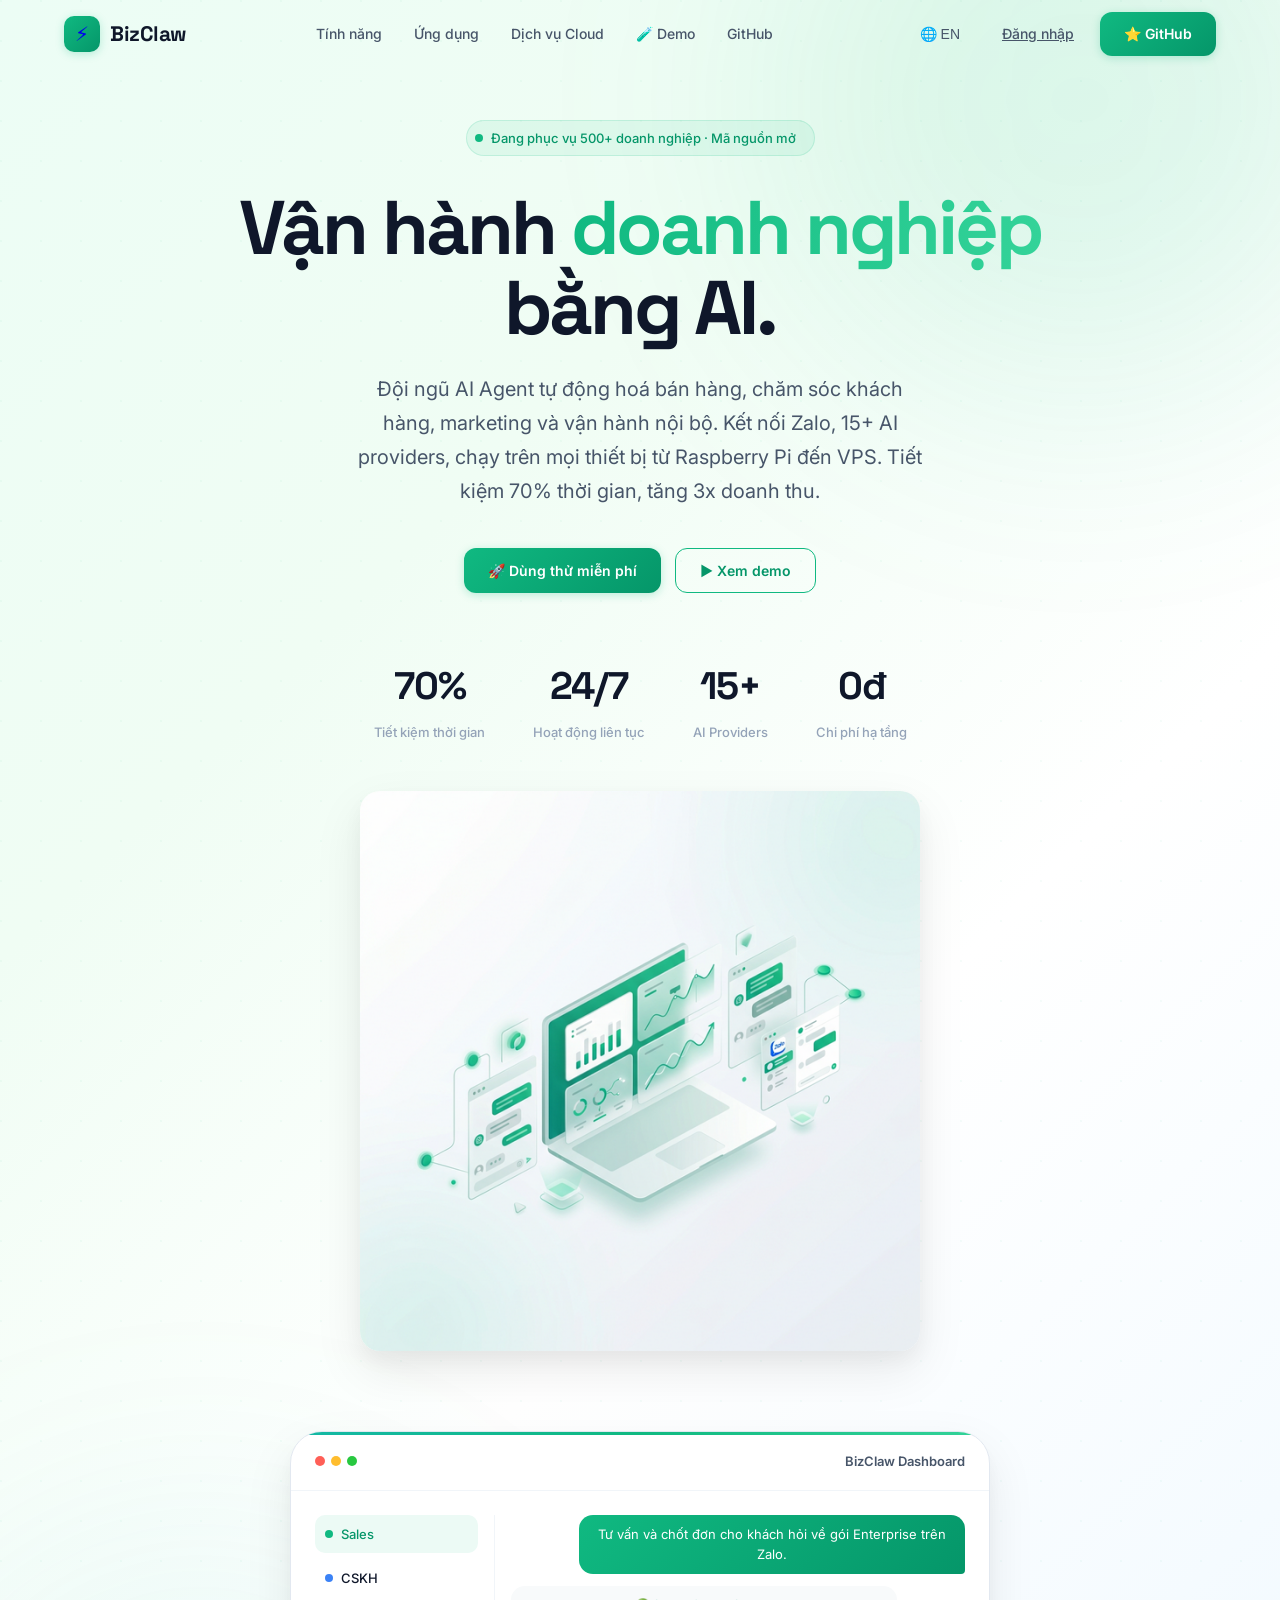
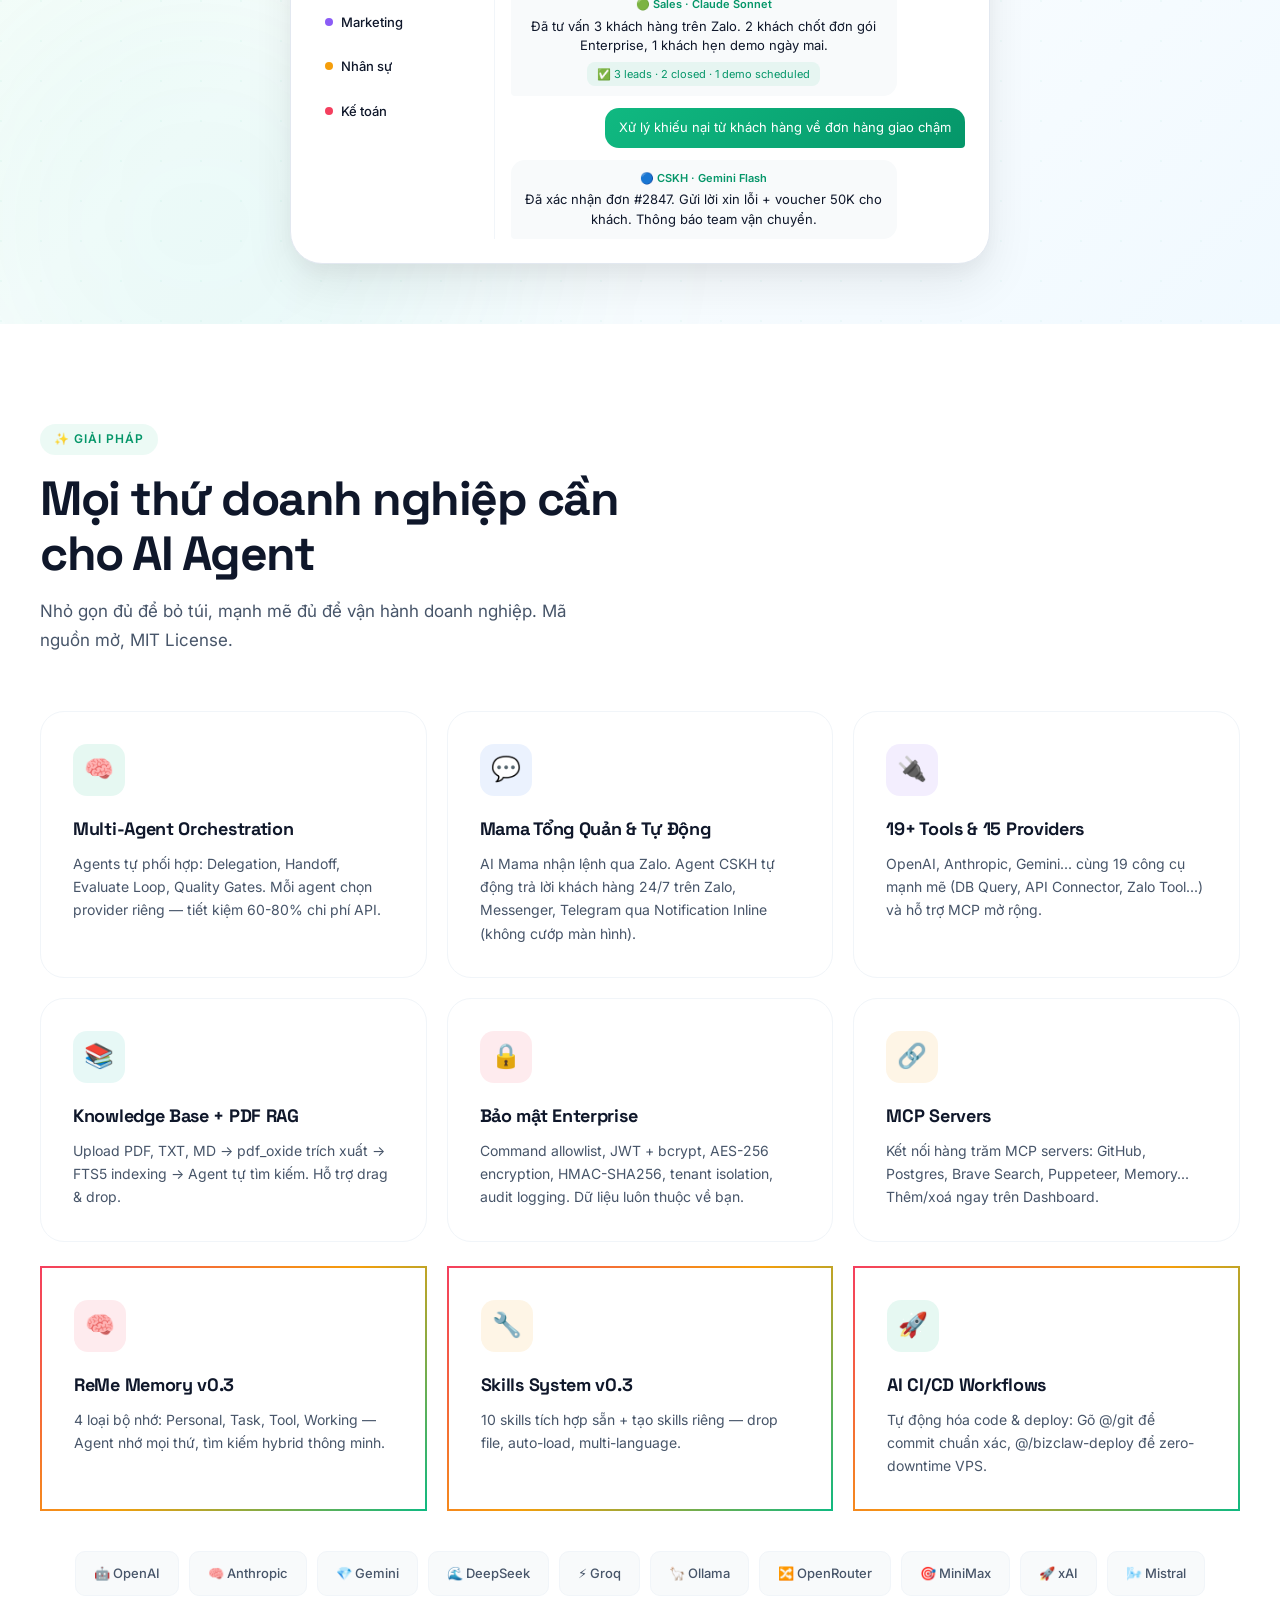
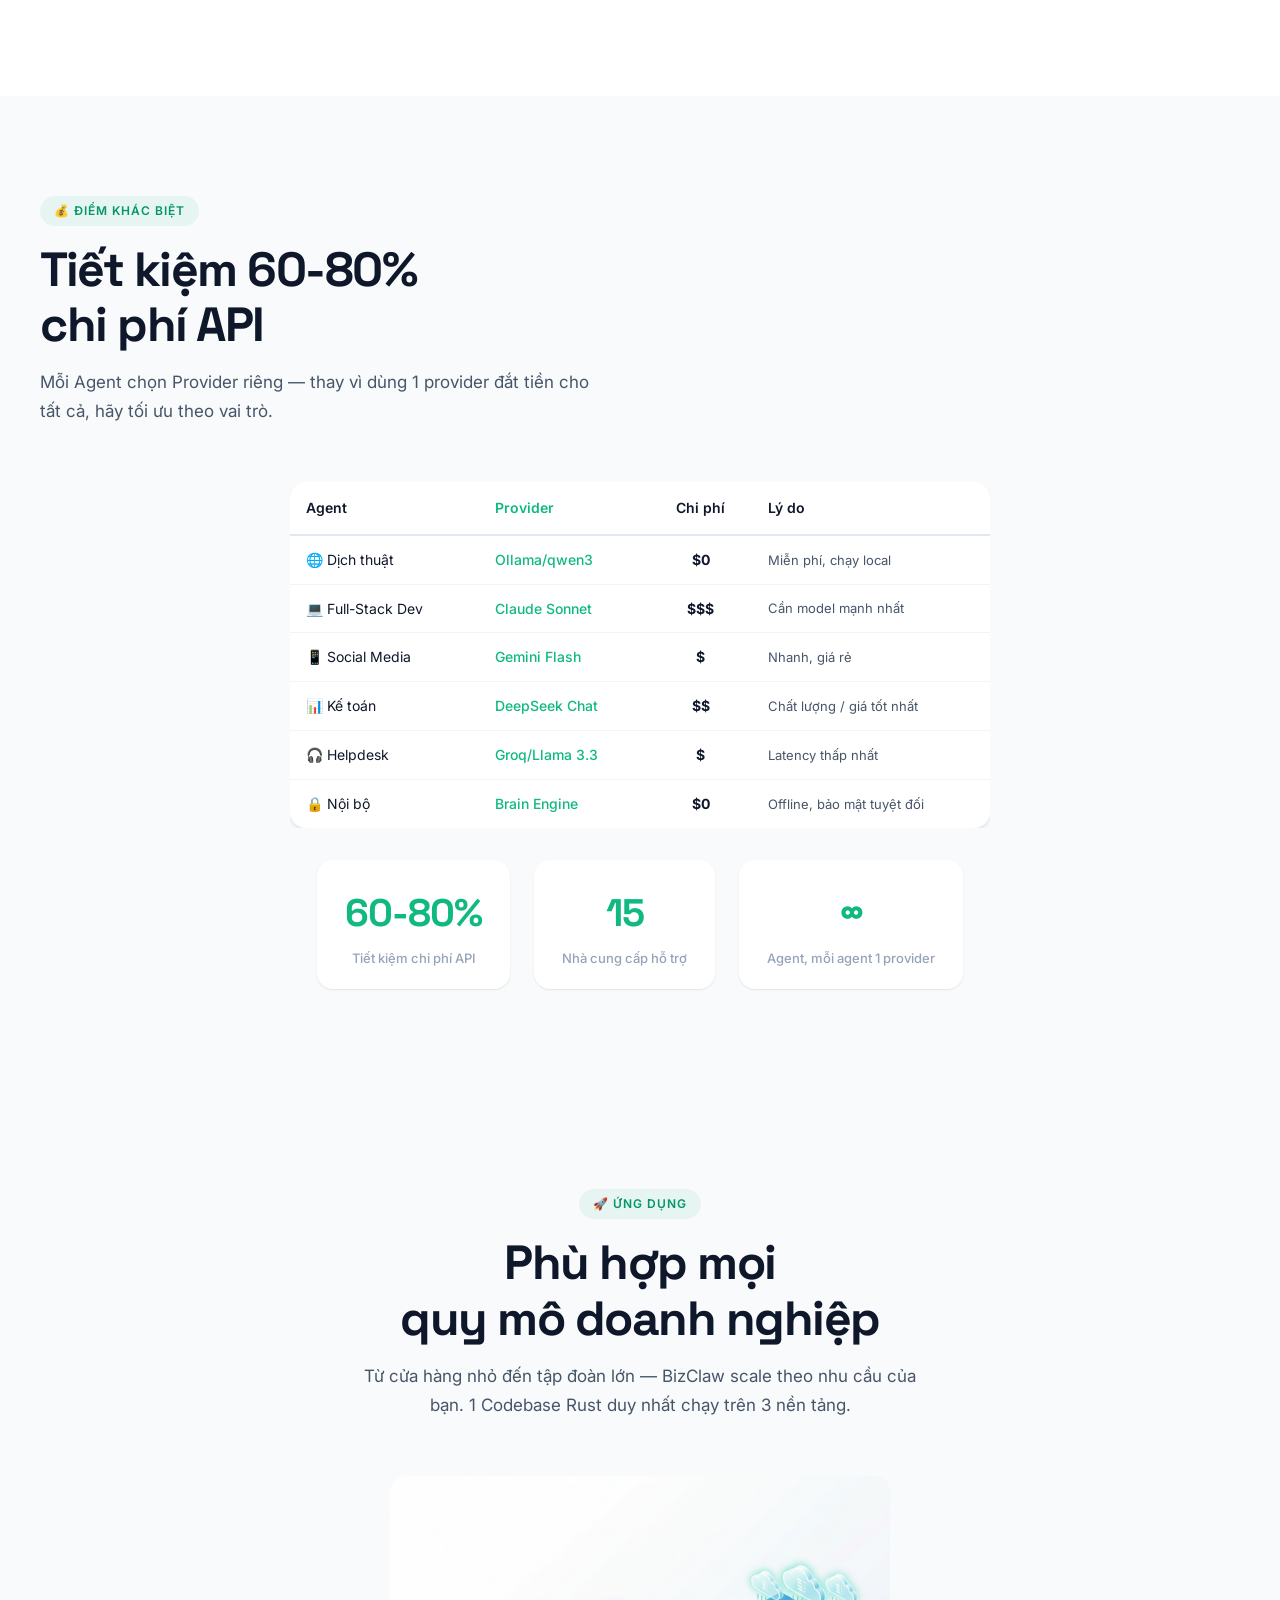
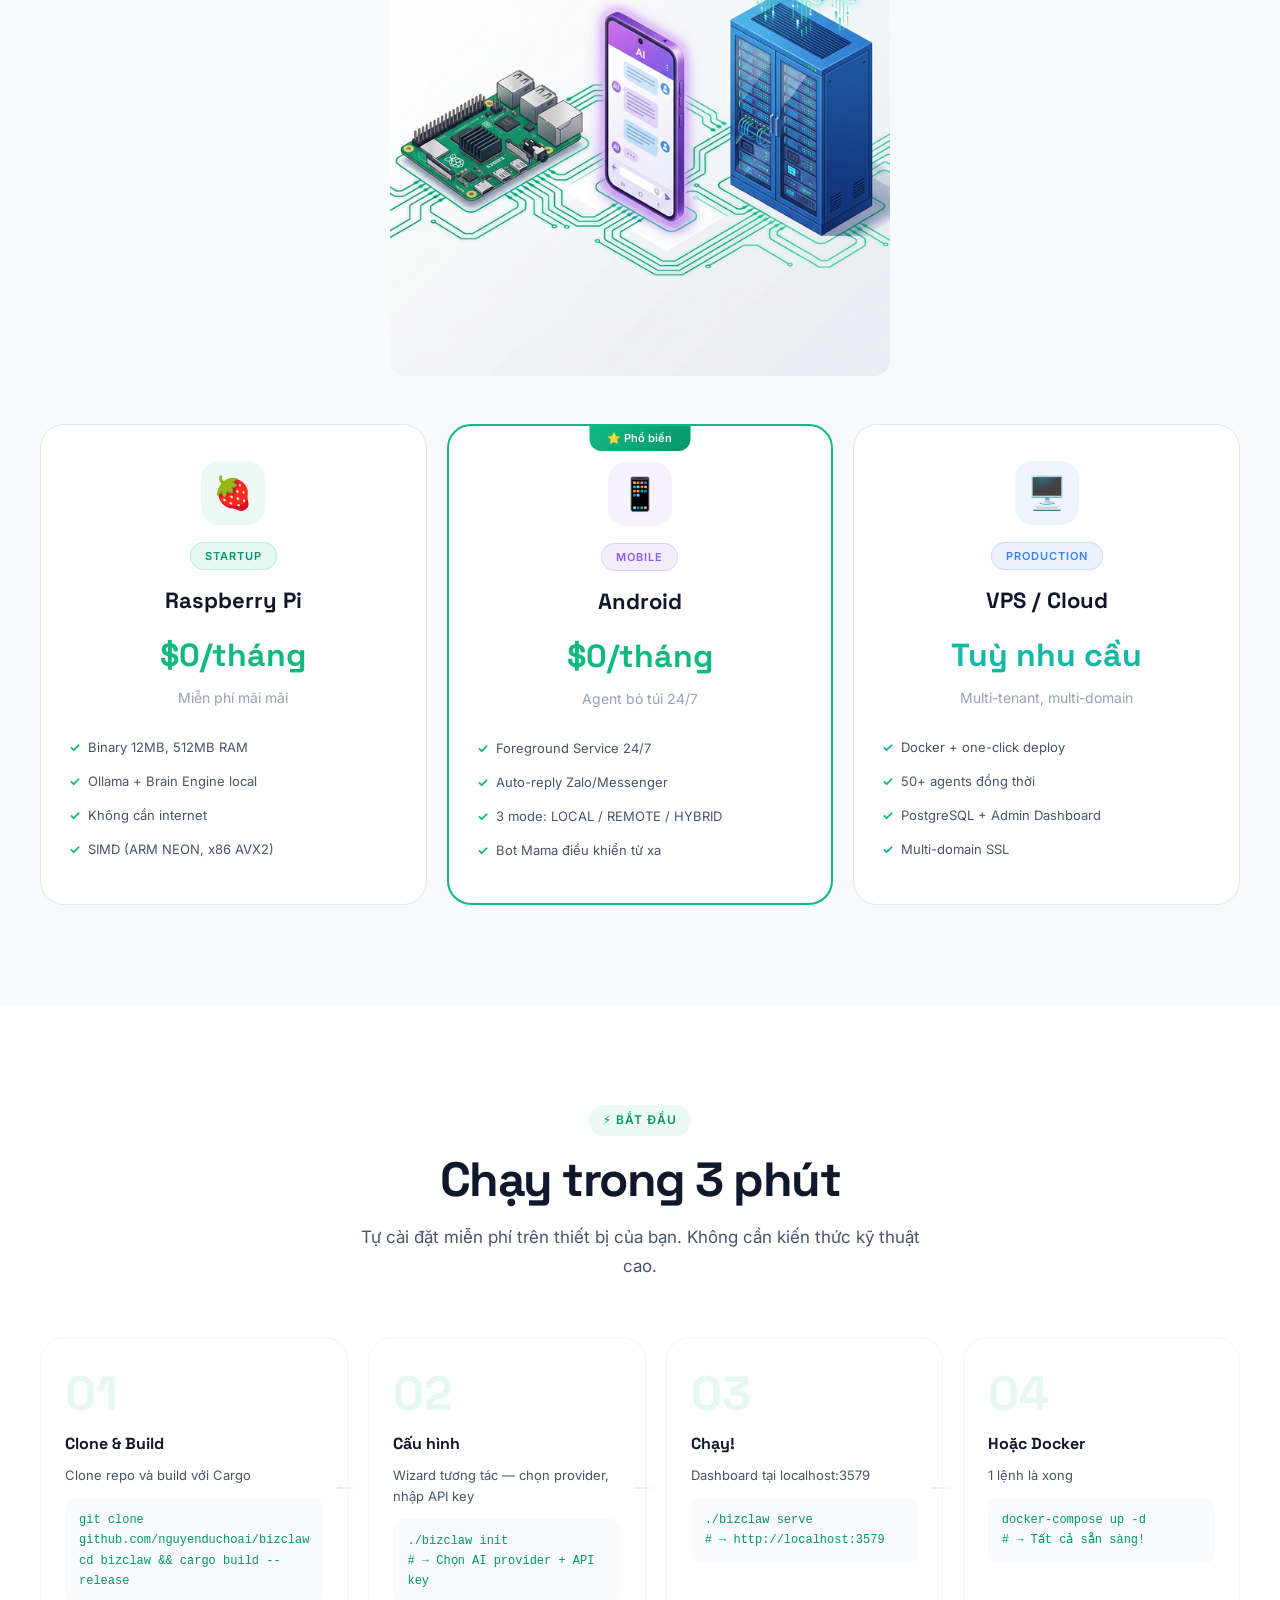
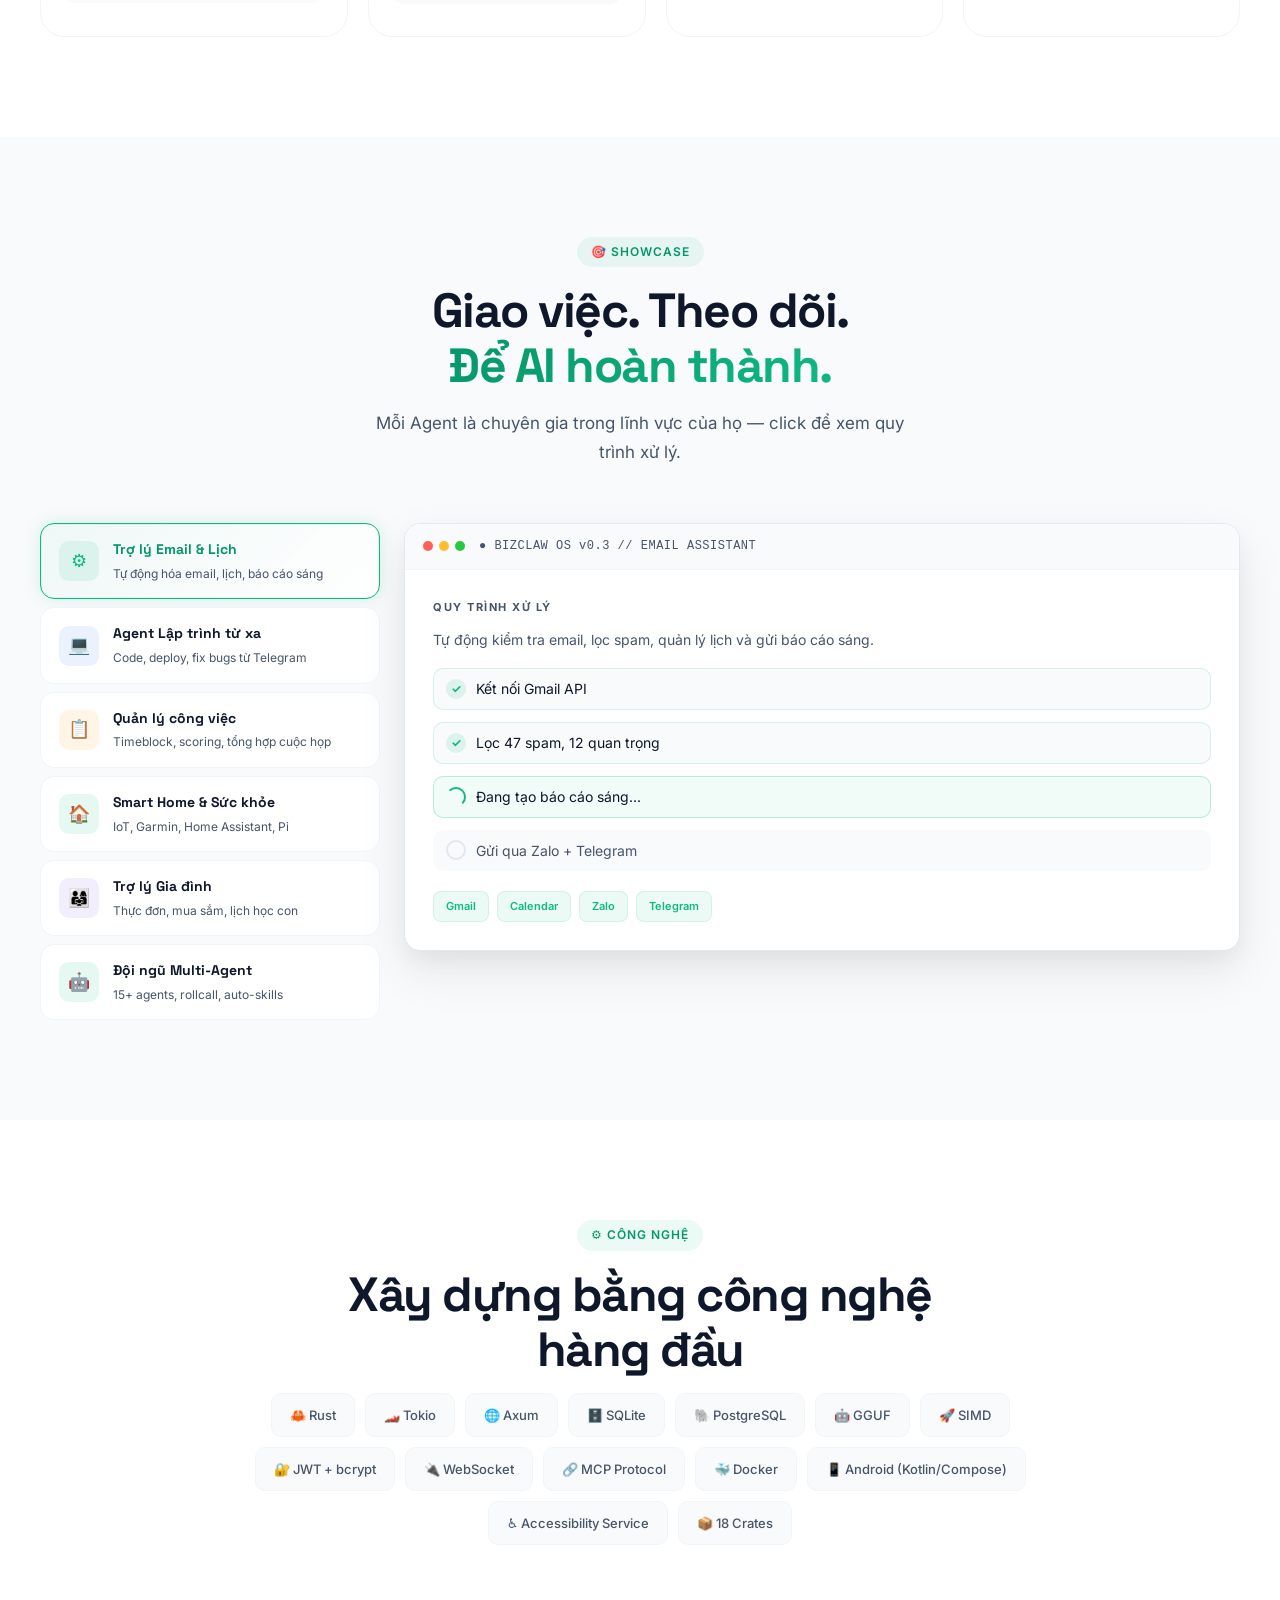
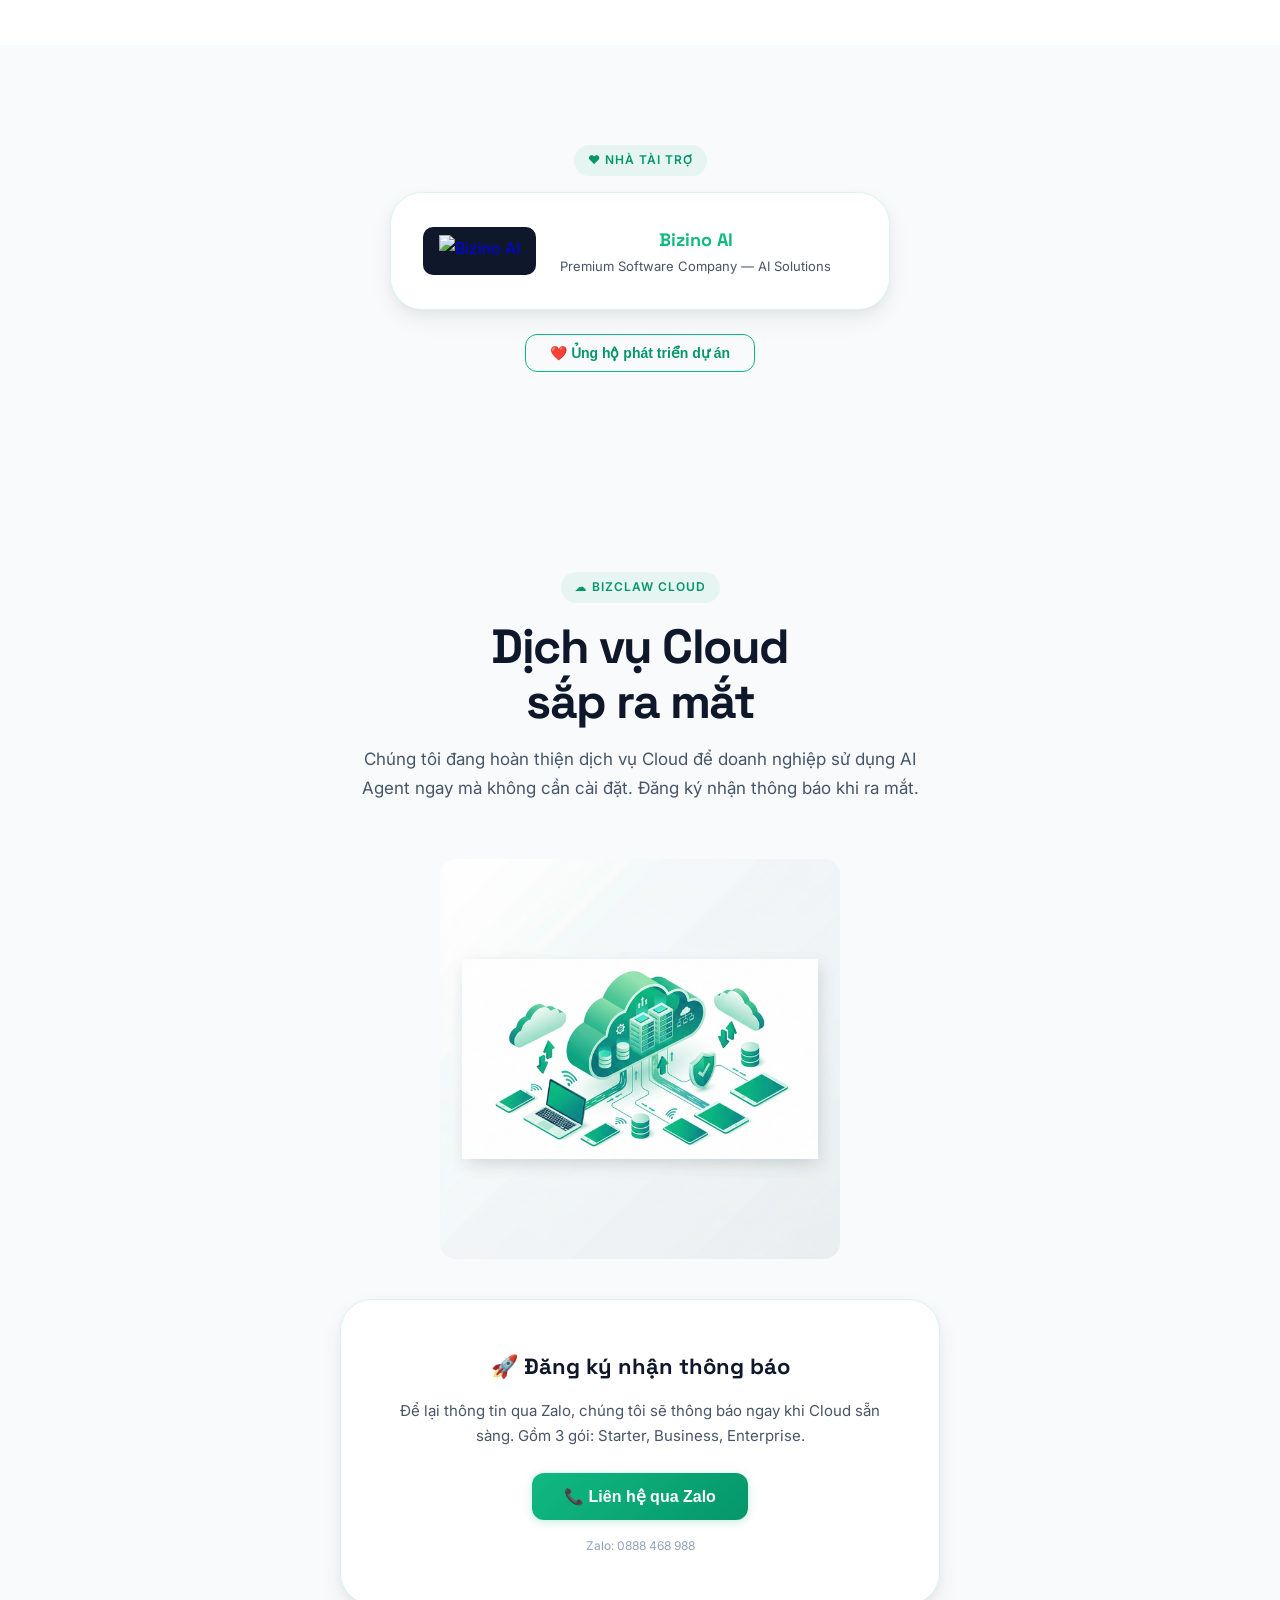
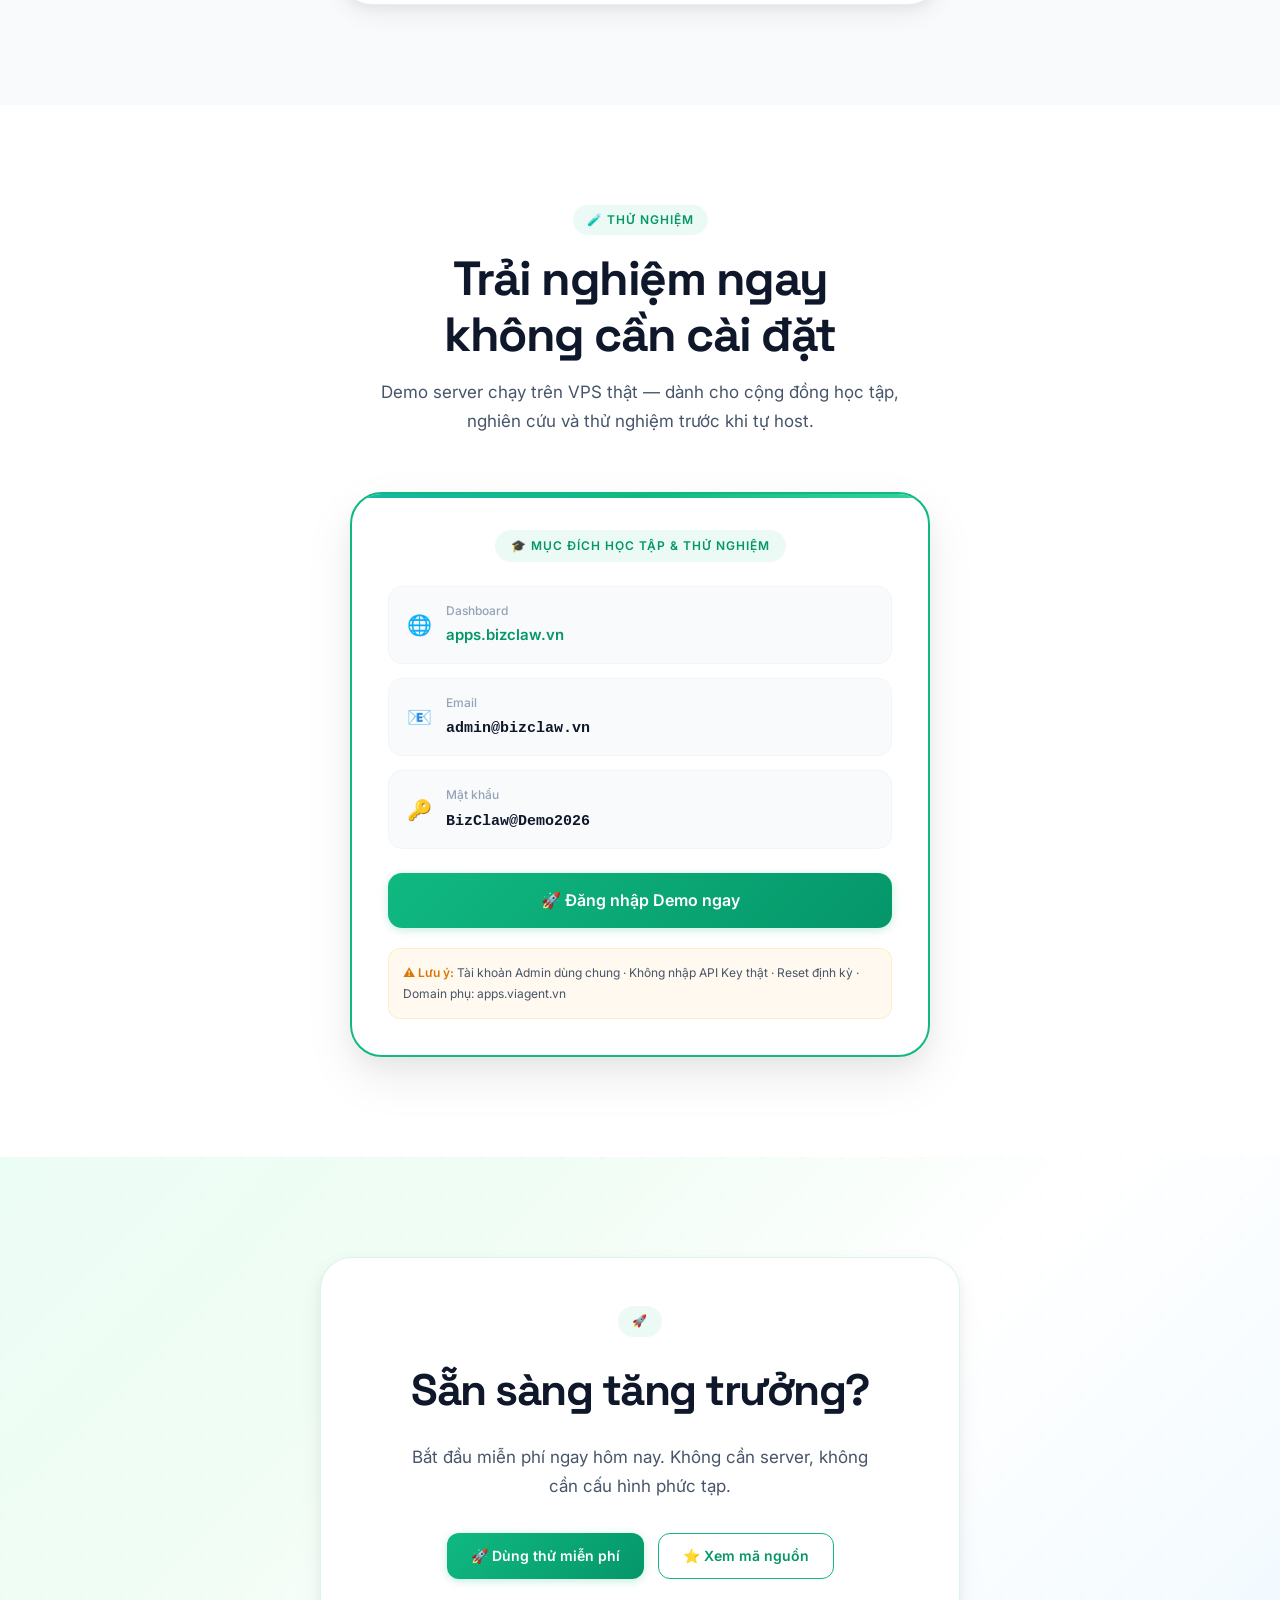
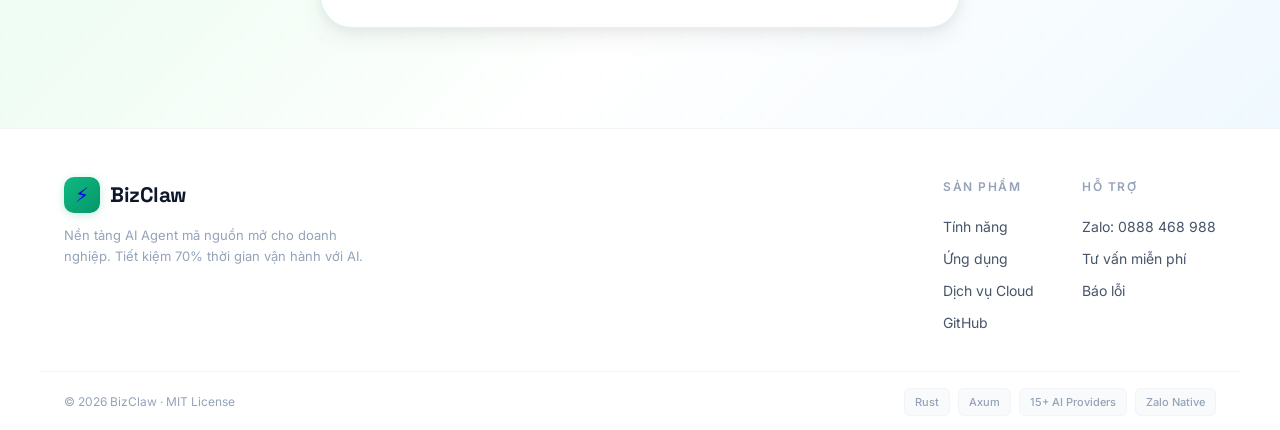
==== commit 14216048: "initial: BizClaw v0.3.2 — AI Agent Platform Open-source AI Agent Infrastructure Platform built in Ru" ====
--- a/landing/index.html
+++ b/landing/index.html
@@ -157,6 +157,37 @@
 .step-card p{font-size:13px;color:var(--text2);line-height:1.6}
 .step-code{background:var(--bg2);border-radius:10px;padding:12px 14px;font-family:'SF Mono','Fira Code',monospace;font-size:12px;color:var(--green2);margin-top:12px;line-height:1.7;overflow-x:auto}
 
+/* ─── SHOWCASE INTERACTIVE ─── */
+.showcase-layout{display:grid;grid-template-columns:340px 1fr;gap:24px;align-items:start;margin-top:32px}
+.showcase-tabs{display:flex;flex-direction:column;gap:8px}
+.sc-tab{display:flex;align-items:center;gap:14px;padding:14px 18px;border-radius:14px;border:1px solid var(--border-light);background:var(--card);cursor:pointer;transition:all .3s;user-select:none}
+.sc-tab:hover{border-color:rgba(16,185,129,.25);transform:translateX(4px)}
+.sc-tab.active{border-color:var(--green);box-shadow:0 0 16px rgba(16,185,129,.15),inset 0 0 0 1px rgba(16,185,129,.1);background:linear-gradient(135deg,rgba(16,185,129,.04),var(--card))}
+.sc-tab-icon{width:40px;height:40px;border-radius:10px;display:flex;align-items:center;justify-content:center;font-size:18px;flex-shrink:0}
+.sc-tab-title{font-family:'Space Grotesk',sans-serif;font-weight:700;font-size:14px;margin-bottom:2px}
+.sc-tab.active .sc-tab-title{color:var(--green2)}
+.sc-tab-desc{font-size:12px;color:var(--text2)}
+.showcase-preview{background:var(--card);border-radius:16px;border:1px solid var(--border);overflow:hidden;box-shadow:var(--shadow-xl)}
+.sc-preview-header{background:var(--bg2);padding:12px 18px;display:flex;align-items:center;gap:14px;border-bottom:1px solid var(--border-light)}
+.sc-preview-title{color:var(--text2);font-size:12px;font-family:'SF Mono','Fira Code',monospace;letter-spacing:.5px}
+.sc-preview-body{padding:28px;min-height:300px;position:relative}
+.sc-panel{display:none;animation:scFadeIn .4s ease}
+.sc-panel.active{display:block}
+@keyframes scFadeIn{from{opacity:0;transform:translateY(8px)}to{opacity:1;transform:translateY(0)}}
+.sc-flow-label{font-size:11px;font-weight:700;color:var(--text2);letter-spacing:1.5px;margin-bottom:12px}
+.sc-steps{display:flex;flex-direction:column;gap:12px;margin-bottom:20px}
+.sc-step{display:flex;align-items:center;gap:10px;font-size:14px;color:var(--text2);padding:8px 12px;border-radius:10px;background:var(--bg2);border:1px solid transparent;transition:all .3s}
+.sc-step.done{color:var(--text1);border-color:rgba(16,185,129,.15)}
+.sc-step.active{color:var(--text1);background:rgba(16,185,129,.06);border-color:rgba(16,185,129,.25)}
+.sc-check{display:inline-flex;width:20px;height:20px;border-radius:50%;background:rgba(16,185,129,.12);color:#10b981;font-size:12px;align-items:center;justify-content:center;font-weight:700}
+.sc-circle{display:inline-block;width:20px;height:20px;border-radius:50%;border:2px solid var(--border)}
+.sc-spinner{display:inline-block;width:20px;height:20px;border-radius:50%;border:2px solid transparent;border-top-color:#10b981;border-right-color:#10b981;animation:spin .8s linear infinite}
+@keyframes spin{to{transform:rotate(360deg)}}
+.sc-tools{display:flex;gap:8px;flex-wrap:wrap}
+.sc-tools span{background:rgba(16,185,129,.08);color:#10b981;padding:5px 12px;border-radius:8px;font-size:11px;font-weight:600;border:1px solid rgba(16,185,129,.12)}
+.grad{background:linear-gradient(135deg,var(--green2),var(--green));-webkit-background-clip:text;-webkit-text-fill-color:transparent;background-clip:text}
+@media(max-width:768px){.showcase-layout{grid-template-columns:1fr;gap:16px}.showcase-tabs{flex-direction:row;overflow-x:auto;padding-bottom:8px}.sc-tab{min-width:200px}}
+
 /* ─── CHAT DEMO ─── */
 #agents-demo{background:var(--bg2)}
 .agent-demo-container{background:var(--card);border:1px solid var(--border);border-radius:var(--radius-xl);box-shadow:var(--shadow-xl);overflow:hidden;max-width:800px;margin:0 auto}
@@ -207,9 +238,71 @@
 /* ─── ANIMATIONS ─── */
 .fade-up{opacity:0;transform:translateY(32px);transition:all .7s cubic-bezier(.16,1,.3,1)}
 .fade-up.vis{opacity:1;transform:translateY(0)}
-.stagger{transition-delay:calc(var(--i,0)*80ms)}
+.fade-up[style*="--i"]{transition-delay:calc(var(--i,0)*100ms)}
 @keyframes float{0%,100%{transform:translateY(0)}50%{transform:translateY(-12px)}}
 @keyframes typing{0%{width:0}100%{width:100%}}
+
+/* Parallax hero glows */
+@keyframes heroGlow1{0%,100%{transform:translate(0,0) scale(1)}25%{transform:translate(80px,40px) scale(1.1)}50%{transform:translate(-40px,80px) scale(.9)}75%{transform:translate(40px,-40px) scale(1.05)}}
+@keyframes heroGlow2{0%,100%{transform:translate(0,0) scale(1)}33%{transform:translate(-60px,-30px) scale(1.15)}66%{transform:translate(60px,50px) scale(.85)}}
+.hero-glow-1{animation:heroGlow1 20s ease-in-out infinite}
+.hero-glow-2{animation:heroGlow2 25s ease-in-out infinite}
+
+/* Gradient shimmer on hero text */
+@keyframes shimmer{0%{background-position:200% center}100%{background-position:-200% center}}
+h1 .grad{background:linear-gradient(90deg,#10b981 0%,#34d399 25%,#059669 50%,#14b8a6 75%,#10b981 100%);background-size:400% 100%;-webkit-background-clip:text;-webkit-text-fill-color:transparent;background-clip:text;animation:shimmer 6s linear infinite}
+
+/* Hero badge pulse glow */
+@keyframes badgePulse{0%,100%{box-shadow:0 0 0 0 rgba(16,185,129,.2)}50%{box-shadow:0 0 0 8px rgba(16,185,129,0)}}
+.hero-badge{animation:badgePulse 3s ease-in-out infinite}
+
+/* Floating hero image */
+@keyframes heroFloat{0%,100%{transform:translateY(0) rotate(0deg)}25%{transform:translateY(-8px) rotate(.5deg)}75%{transform:translateY(8px) rotate(-.5deg)}}
+.hero-content img{animation:heroFloat 6s ease-in-out infinite}
+
+/* Nav link hover underline */
+.nav-links a::after{content:'';position:absolute;bottom:-4px;left:0;width:0;height:2px;background:var(--grad-green);border-radius:2px;transition:width .3s cubic-bezier(.4,0,.2,1)}
+.nav-links a:hover::after{width:100%}
+
+/* Feature card hover glow */
+.feature-card::after{content:'';position:absolute;inset:0;border-radius:inherit;opacity:0;transition:opacity .4s;background:radial-gradient(600px circle at var(--mouse-x,50%) var(--mouse-y,50%),rgba(16,185,129,.06),transparent 40%);pointer-events:none}
+.feature-card:hover::after{opacity:1}
+
+/* Provider pill hover glow */
+.provider-pill{transition:all .3s cubic-bezier(.4,0,.2,1)}
+.provider-pill:hover{box-shadow:0 4px 16px rgba(16,185,129,.15);transform:translateY(-3px)}
+
+/* Counter number animation */
+@keyframes countUp{from{opacity:0;transform:translateY(16px) scale(.8)}to{opacity:1;transform:translateY(0) scale(1)}}
+.hero-stat .num{animation:countUp .8s cubic-bezier(.16,1,.3,1) both}
+.hero-stats .hero-stat:nth-child(1) .num{animation-delay:.1s}
+.hero-stats .hero-stat:nth-child(2) .num{animation-delay:.2s}
+.hero-stats .hero-stat:nth-child(3) .num{animation-delay:.3s}
+.hero-stats .hero-stat:nth-child(4) .num{animation-delay:.4s}
+
+/* Button hover micro-interactions */
+.btn-green{transition:all .3s cubic-bezier(.4,0,.2,1);position:relative;overflow:hidden}
+.btn-green::after{content:'';position:absolute;top:50%;left:50%;width:0;height:0;border-radius:50%;background:rgba(255,255,255,.15);transform:translate(-50%,-50%);transition:width .5s,height .5s}
+.btn-green:hover::after{width:300px;height:300px}
+.btn-green:active{transform:translateY(0) scale(.98)}
+
+/* CTA box subtle border animation */
+@keyframes borderGlow{0%,100%{border-color:rgba(16,185,129,.15)}50%{border-color:rgba(16,185,129,.35)}}
+.cta-box{border:1px solid rgba(16,185,129,.15);border-radius:var(--radius-xl);padding:48px;background:var(--card);box-shadow:var(--shadow-lg);animation:borderGlow 4s ease-in-out infinite}
+
+/* Smooth scroll-linked section reveals */
+section{transition:background .6s ease}
+
+/* Demo card typing animation */
+@keyframes cursorBlink{0%,100%{border-right-color:transparent}50%{border-right-color:var(--green)}}
+
+/* Platform card shine effect on hover — uses ::after to avoid conflict with .featured::before label */
+.platform-card::after{content:'';position:absolute;inset:0;border-radius:inherit;background:linear-gradient(135deg,transparent 40%,rgba(16,185,129,.04) 50%,transparent 60%);opacity:0;transition:opacity .4s;pointer-events:none}
+.platform-card:hover::after{opacity:1}
+
+/* Step card connector line */
+.step-card::after{content:'';position:absolute;top:50%;right:-10px;width:20px;height:2px;background:linear-gradient(90deg,var(--border),transparent);pointer-events:none}
+.step-card:last-child::after{display:none}
 
 /* ─── RESPONSIVE ─── */
 @media(max-width:768px){
@@ -221,6 +314,7 @@
   section{padding:60px 16px}
   .hero-stats{gap:20px}
   .footer-inner{flex-direction:column}
+  .step-card::after{display:none}
 }
 @media(max-width:480px){
   .steps-grid{grid-template-columns:1fr}
@@ -240,8 +334,8 @@
     <div class="nav-links">
       <a href="#features" data-vi="Tính năng" data-en="Features">Tính năng</a>
       <a href="#platforms" data-vi="Ứng dụng" data-en="Use Cases">Ứng dụng</a>
-      <a href="#agents-demo" data-vi="Demo" data-en="Demo">Demo</a>
       <a href="#pricing" data-vi="Dịch vụ Cloud" data-en="Cloud">Dịch vụ Cloud</a>
+      <a href="#demo-access" data-vi="🧪 Demo" data-en="🧪 Demo">🧪 Demo</a>
       <a href="https://github.com/nguyenduchoai/bizclaw" target="_blank">GitHub</a>
     </div>
     <div class="nav-right">
@@ -325,13 +419,13 @@
       </div>
       <div class="feature-card fade-up" style="--i:1">
         <div class="feature-icon-wrap fi-blue">💬</div>
-        <h3 data-vi="Zalo Native + 6 Channels" data-en="Zalo Native + 6 Channels">Zalo Native + 6 Channels</h3>
-        <p data-vi="Dual-mode Zalo (OA Bot + Cá nhân), Telegram, Discord, Webhook, WhatsApp. Agent nói chuyện trên Zalo như người thật." data-en="Dual-mode Zalo (OA Bot + Personal), Telegram, Discord, Webhook, WhatsApp. Agent chats on Zalo like a real person.">Dual-mode Zalo (OA Bot + Cá nhân), Telegram, Discord, Webhook, WhatsApp. Agent nói chuyện trên Zalo như người thật.</p>
+        <h3 data-vi="Mama Tổng Quản & Tự Động" data-en="Mama Orchestrator & Auto-Reply">Mama Tổng Quản & Tự Động</h3>
+        <p data-vi="AI Mama nhận lệnh qua Zalo. Agent CSKH tự động trả lời khách hàng 24/7 trên Zalo, Messenger, Telegram qua Notification Inline (không cướp màn hình)." data-en="AI Mama receives commands via Zalo. CSKH Agent auto-replies 24/7 on Zalo, Messenger, Telegram via Notification Inline.">AI Mama nhận lệnh qua Zalo. Agent CSKH tự động trả lời khách hàng 24/7 trên Zalo, Messenger, Telegram qua Notification Inline (không cướp màn hình).</p>
       </div>
       <div class="feature-card fade-up" style="--i:2">
         <div class="feature-icon-wrap fi-violet">🔌</div>
-        <h3>15 AI Providers</h3>
-        <p data-vi="OpenAI, Anthropic, Gemini, DeepSeek, Groq, Ollama, llama.cpp, Brain Engine, vLLM + 6 providers nữa. Hỗ trợ custom endpoint." data-en="OpenAI, Anthropic, Gemini, DeepSeek, Groq, Ollama, llama.cpp, Brain Engine, vLLM + 6 more. Custom endpoints supported.">OpenAI, Anthropic, Gemini, DeepSeek, Groq, Ollama, llama.cpp, Brain Engine, vLLM + 6 providers nữa. Hỗ trợ custom endpoint.</p>
+        <h3>19+ Tools & 15 Providers</h3>
+        <p data-vi="OpenAI, Anthropic, Gemini... cùng 19 công cụ mạnh mẽ (DB Query, API Connector, Zalo Tool...) và hỗ trợ MCP mở rộng." data-en="OpenAI, Anthropic, Gemini... with 19 native tools (DB Query, API Connector...) and MCP extensions.">OpenAI, Anthropic, Gemini... cùng 19 công cụ mạnh mẽ (DB Query, API Connector, Zalo Tool...) và hỗ trợ MCP mở rộng.</p>
       </div>
       <div class="feature-card fade-up" style="--i:3">
         <div class="feature-icon-wrap fi-teal">📚</div>
@@ -357,14 +451,14 @@
         <p data-vi="4 loại bộ nhớ: Personal, Task, Tool, Working — Agent nhớ mọi thứ, tìm kiếm hybrid thông minh." data-en="4 memory types: Personal, Task, Tool, Working — Agent remembers everything, smart hybrid search.">4 loại bộ nhớ: Personal, Task, Tool, Working — Agent nhớ mọi thứ, tìm kiếm hybrid thông minh.</p>
       </div>
       <div class="feature-card fade-up" style="--i:7;border-image:linear-gradient(135deg,#f43f5e,#f59e0b,#10b981) 1;border-width:2px;border-style:solid">
-        <div class="feature-icon-wrap fi-amber">⏰</div>
-        <h3>Heartbeat/Cron v0.3</h3>
-        <p data-vi="Agent tự thức dậy định kỳ — check email, RSS, lịch, gửi thông báo proactive." data-en="Agent wakes up on schedule — check email, RSS, calendar, send proactive notifications.">Agent tự thức dậy định kỳ — check email, RSS, lịch, gửi thông báo proactive.</p>
-      </div>
-      <div class="feature-card fade-up" style="--i:8;border-image:linear-gradient(135deg,#f43f5e,#f59e0b,#10b981) 1;border-width:2px;border-style:solid">
-        <div class="feature-icon-wrap fi-green">🔧</div>
+        <div class="feature-icon-wrap fi-amber">🔧</div>
         <h3>Skills System v0.3</h3>
         <p data-vi="10 skills tích hợp sẵn + tạo skills riêng — drop file, auto-load, multi-language." data-en="10 built-in skills + create custom ones — drop file, auto-load, multi-language.">10 skills tích hợp sẵn + tạo skills riêng — drop file, auto-load, multi-language.</p>
+      </div>
+      <div class="feature-card fade-up" style="--i:8;border-image:linear-gradient(135deg,#f43f5e,#f59e0b,#10b981) 1;border-width:2px;border-style:solid">
+        <div class="feature-icon-wrap fi-green">🚀</div>
+        <h3>AI CI/CD Workflows</h3>
+        <p data-vi="Tự động hóa code & deploy: Gõ @/git để commit chuẩn xác, @/bizclaw-deploy để zero-downtime VPS." data-en="Automate code & deploy: Type @/git for standardized commits, @/bizclaw-deploy for zero-downtime VPS.">Tự động hóa code & deploy: Gõ @/git để commit chuẩn xác, @/bizclaw-deploy để zero-downtime VPS.</p>
       </div>
     </div>
     <div class="providers-row fade-up" style="--i:7">
@@ -477,9 +571,9 @@
         <div class="pf-period" data-vi="Agent bỏ túi 24/7" data-en="Pocket agent 24/7">Agent bỏ túi 24/7</div>
         <ul class="pf-features">
           <li>Foreground Service 24/7</li>
-          <li data-vi="Accessibility điều khiển app" data-en="Accessibility controls apps">Accessibility điều khiển app</li>
+          <li data-vi="Auto-reply Zalo/Messenger" data-en="Auto Facebook, Messenger, Zalo">Auto-reply Zalo/Messenger</li>
           <li>3 mode: LOCAL / REMOTE / HYBRID</li>
-          <li data-vi="Facebook, Messenger, Zalo tự động" data-en="Auto Facebook, Messenger, Zalo">Facebook, Messenger, Zalo tự động</li>
+          <li data-vi="Bot Mama điều khiển từ xa" data-en="Remote control via Mama">Bot Mama điều khiển từ xa</li>
         </ul>
       </div>
       <div class="platform-card fade-up" style="--i:2">
@@ -536,72 +630,140 @@
   </div>
 </section>
 
-<!-- SHOWCASE -->
+<!-- SHOWCASE — Interactive 2-column layout inspired by bizino.ai -->
 <section id="showcase" style="background:var(--bg2)">
   <div class="container">
-    <div class="section-tag" data-vi="🎯 Showcase" data-en="🎯 Showcase">🎯 Showcase</div>
-    <div class="section-title" data-vi="Những gì BizClaw<br>có thể làm" data-en="What BizClaw<br>can do">Những gì BizClaw<br>có thể làm</div>
-    <div class="section-desc" data-vi="Từ tự động hóa email đến quản lý đội ngũ AI agent — mọi thứ đều có thể." data-en="From email automation to managing AI agent teams — anything is possible.">Từ tự động hóa email đến quản lý đội ngũ AI agent — mọi thứ đều có thể.</div>
-    <div class="features-grid" style="grid-template-columns:repeat(3,1fr)">
-      <div class="feature-card fade-up" style="--i:0">
-        <span class="pf-tag pf-tag-green" data-vi="⚙️ TỰ ĐỘNG HÓA" data-en="⚙️ AUTOMATION">⚙️ TỰ ĐỘNG HÓA</span>
-        <h3 data-vi="Trợ lý Email & Lịch thông minh" data-en="Smart Email & Calendar Assistant">Trợ lý Email & Lịch thông minh</h3>
-        <ul style="list-style:none;padding:0;margin:8px 0 0;font-size:13px;color:var(--text2);line-height:2">
-          <li data-vi="→ Kiểm tra email, lọc spam tự động" data-en="→ Check email, auto-filter spam">→ Kiểm tra email, lọc spam tự động</li>
-          <li data-vi="→ Quản lý lịch, giải quyết xung đột" data-en="→ Manage calendar, resolve conflicts">→ Quản lý lịch, giải quyết xung đột</li>
-          <li data-vi="→ Gửi báo cáo sáng: thời tiết, cuộc họp, việc cần làm" data-en="→ Morning report: weather, meetings, tasks">→ Gửi báo cáo sáng: thời tiết, cuộc họp, việc cần làm</li>
-          <li data-vi="→ Check-in chuyến bay, chọn ghế cửa sổ" data-en="→ Check-in flights, pick window seat">→ Check-in chuyến bay, chọn ghế cửa sổ</li>
-        </ul>
-      </div>
-      <div class="feature-card fade-up" style="--i:1">
-        <span class="pf-tag pf-tag-blue" data-vi="💻 DEVELOPER" data-en="💻 DEVELOPER">💻 DEVELOPER</span>
-        <h3 data-vi="Agent Lập trình từ xa" data-en="Remote Coding Agent">Agent Lập trình từ xa</h3>
-        <ul style="list-style:none;padding:0;margin:8px 0 0;font-size:13px;color:var(--text2);line-height:2">
-          <li data-vi="→ Build website từ Telegram trong khi nằm xem Netflix" data-en="→ Build websites from Telegram while watching Netflix">→ Build website từ Telegram trong khi nằm xem Netflix</li>
-          <li data-vi="→ Tạo GitHub issues, refactor PRs từ code review" data-en="→ Create GitHub issues, refactor PRs from code review">→ Tạo GitHub issues, refactor PRs từ code review</li>
-          <li data-vi="→ Review logs, fix lỗi deploy, auto-redeploy" data-en="→ Review logs, fix deploy bugs, auto-redeploy">→ Review logs, fix lỗi deploy, auto-redeploy</li>
-          <li data-vi="→ Code agents chạy xuyên đêm khi bạn ngủ" data-en="→ Code agents run overnight while you sleep">→ Code agents chạy xuyên đêm khi bạn ngủ</li>
-        </ul>
-      </div>
-      <div class="feature-card fade-up" style="--i:2">
-        <span class="pf-tag" style="background:rgba(245,158,11,.08);color:#f59e0b;border-color:rgba(245,158,11,.15)" data-vi="📋 NĂNG SUẤT" data-en="📋 PRODUCTIVITY">📋 NĂNG SUẤT</span>
-        <h3 data-vi="Quản lý công việc thông minh" data-en="Smart Task Management">Quản lý công việc thông minh</h3>
-        <ul style="list-style:none;padding:0;margin:8px 0 0;font-size:13px;color:var(--text2);line-height:2">
-          <li data-vi="→ Timeblock tasks trong calendar theo mức ưu tiên" data-en="→ Timeblock tasks in calendar by priority">→ Timeblock tasks trong calendar theo mức ưu tiên</li>
-          <li data-vi="→ Chấm điểm công việc theo urgency & importance" data-en="→ Score tasks by urgency & importance">→ Chấm điểm công việc theo urgency & importance</li>
-          <li data-vi="→ Tóm tắt 122 slides Google cho cuộc họp" data-en="→ Summarize 122 Google slides for meeting">→ Tóm tắt 122 slides Google cho cuộc họp</li>
-          <li data-vi="→ Xóa 10,000 email trong ngày đầu tiên" data-en="→ Delete 10,000 emails on day one">→ Xóa 10,000 email trong ngày đầu tiên</li>
-        </ul>
-      </div>
-      <div class="feature-card fade-up" style="--i:3">
-        <span class="pf-tag pf-tag-green" data-vi="🏠 SMART HOME" data-en="🏠 SMART HOME">🏠 SMART HOME</span>
-        <h3 data-vi="Nhà thông minh & Sức khỏe" data-en="Smart Home & Health">Nhà thông minh & Sức khỏe</h3>
-        <ul style="list-style:none;padding:0;margin:8px 0 0;font-size:13px;color:var(--text2);line-height:2">
-          <li data-vi="→ Kết nối Garmin, WHOOP — theo dõi sức khỏe" data-en="→ Connect Garmin, WHOOP — health tracking">→ Kết nối Garmin, WHOOP — theo dõi sức khỏe</li>
-          <li data-vi="→ Chạy trên Raspberry Pi với Cloudflare tunnel" data-en="→ Run on Raspberry Pi with Cloudflare tunnel">→ Chạy trên Raspberry Pi với Cloudflare tunnel</li>
-          <li data-vi="→ Điều khiển Home Assistant qua chat" data-en="→ Control Home Assistant via chat">→ Điều khiển Home Assistant qua chat</li>
-          <li data-vi="→ Theo dõi bạn và nhắn tin nếu im lặng quá lâu" data-en="→ Monitor you and text if silent too long">→ Theo dõi bạn và nhắn tin nếu im lặng quá lâu</li>
-        </ul>
-      </div>
-      <div class="feature-card fade-up" style="--i:4">
-        <span class="pf-tag" style="background:rgba(139,92,246,.08);color:#8b5cf6;border-color:rgba(139,92,246,.15)" data-vi="👨‍👩‍👧 GIA ĐÌNH" data-en="👨‍👩‍👧 FAMILY">👨‍👩‍👧 GIA ĐÌNH</span>
-        <h3 data-vi="Trợ lý Gia đình" data-en="Family Assistant">Trợ lý Gia đình</h3>
-        <ul style="list-style:none;padding:0;margin:8px 0 0;font-size:13px;color:var(--text2);line-height:2">
-          <li data-vi="→ Lên thực đơn tuần trong Notion (365 ngày)" data-en="→ Weekly meal plans in Notion (365 days)">→ Lên thực đơn tuần trong Notion (365 ngày)</li>
-          <li data-vi="→ Danh sách mua sắm theo cửa hàng & kệ hàng" data-en="→ Shopping lists by store & aisle">→ Danh sách mua sắm theo cửa hàng & kệ hàng</li>
-          <li data-vi="→ Thông báo lịch kiểm tra của con" data-en="→ Kids' exam schedule notifications">→ Thông báo lịch kiểm tra của con</li>
-          <li data-vi="→ Dự báo thời tiết để gợi ý nấu nướng" data-en="→ Weather forecast for cooking suggestions">→ Dự báo thời tiết để gợi ý nấu nướng</li>
-        </ul>
-      </div>
-      <div class="feature-card fade-up" style="--i:5;border:2px solid var(--green);box-shadow:0 0 20px rgba(16,185,129,.1)">
-        <span class="pf-tag pf-tag-green">🤖 MULTI-AGENT</span>
-        <h3 data-vi="Đội ngũ AI Agent" data-en="AI Agent Team">Đội ngũ AI Agent</h3>
-        <ul style="list-style:none;padding:0;margin:8px 0 0;font-size:13px;color:var(--text2);line-height:2">
-          <li data-vi="→ 15+ agents trên 1 VPS, rollcall hàng ngày" data-en="→ 15+ agents on 1 VPS, daily rollcall">→ 15+ agents trên 1 VPS, rollcall hàng ngày</li>
-          <li data-vi="→ 4 agents cho solo founder: Strategy, Dev, Marketing, Business" data-en="→ 4 agents for solo founder: Strategy, Dev, Marketing, Business">→ 4 agents cho solo founder: Strategy, Dev, Marketing, Business</li>
-          <li data-vi="→ Sub-agents chạy research qua đêm" data-en="→ Sub-agents run research overnight">→ Sub-agents chạy research qua đêm</li>
-          <li data-vi="→ Agents tự cập nhật, tự tạo skills mới" data-en="→ Agents auto-update, auto-create new skills">→ Agents tự cập nhật, tự tạo skills mới</li>
-        </ul>
+    <div class="section-center">
+      <div class="section-tag" data-vi="🎯 Showcase" data-en="🎯 Showcase">🎯 Showcase</div>
+      <div class="section-title" data-vi="Giao việc. Theo dõi.<br><span class='grad'>Để AI hoàn thành.</span>" data-en="Assign tasks. Monitor.<br><span class='grad'>Let AI finish.</span>">Giao việc. Theo dõi.<br><span class="grad">Để AI hoàn thành.</span></div>
+      <div class="section-desc" data-vi="Mỗi Agent là chuyên gia trong lĩnh vực của họ — click để xem quy trình xử lý." data-en="Each Agent is an expert in their field — click to see the workflow.">Mỗi Agent là chuyên gia trong lĩnh vực của họ — click để xem quy trình xử lý.</div>
+    </div>
+    <div class="showcase-layout fade-up" style="--i:0">
+      <!-- LEFT: Tabs -->
+      <div class="showcase-tabs">
+        <div class="sc-tab active" onclick="showCase(0)">
+          <div class="sc-tab-icon" style="background:rgba(16,185,129,.1);color:#10b981">⚙️</div>
+          <div>
+            <div class="sc-tab-title" data-vi="Trợ lý Email & Lịch" data-en="Email & Calendar Assistant">Trợ lý Email & Lịch</div>
+            <div class="sc-tab-desc" data-vi="Tự động hóa email, lịch, báo cáo sáng" data-en="Automate email, calendar, morning reports">Tự động hóa email, lịch, báo cáo sáng</div>
+          </div>
+        </div>
+        <div class="sc-tab" onclick="showCase(1)">
+          <div class="sc-tab-icon" style="background:rgba(59,130,246,.1);color:#3b82f6">💻</div>
+          <div>
+            <div class="sc-tab-title" data-vi="Agent Lập trình từ xa" data-en="Remote Coding Agent">Agent Lập trình từ xa</div>
+            <div class="sc-tab-desc" data-vi="Code, deploy, fix bugs từ Telegram" data-en="Code, deploy, fix bugs from Telegram">Code, deploy, fix bugs từ Telegram</div>
+          </div>
+        </div>
+        <div class="sc-tab" onclick="showCase(2)">
+          <div class="sc-tab-icon" style="background:rgba(245,158,11,.1);color:#f59e0b">📋</div>
+          <div>
+            <div class="sc-tab-title" data-vi="Quản lý công việc" data-en="Task Management">Quản lý công việc</div>
+            <div class="sc-tab-desc" data-vi="Timeblock, scoring, tổng hợp cuộc họp" data-en="Timeblock, scoring, meeting summaries">Timeblock, scoring, tổng hợp cuộc họp</div>
+          </div>
+        </div>
+        <div class="sc-tab" onclick="showCase(3)">
+          <div class="sc-tab-icon" style="background:rgba(16,185,129,.1);color:#10b981">🏠</div>
+          <div>
+            <div class="sc-tab-title" data-vi="Smart Home & Sức khỏe" data-en="Smart Home & Health">Smart Home & Sức khỏe</div>
+            <div class="sc-tab-desc" data-vi="IoT, Garmin, Home Assistant, Pi" data-en="IoT, Garmin, Home Assistant, Pi">IoT, Garmin, Home Assistant, Pi</div>
+          </div>
+        </div>
+        <div class="sc-tab" onclick="showCase(4)">
+          <div class="sc-tab-icon" style="background:rgba(139,92,246,.1);color:#8b5cf6">👨‍👩‍👧</div>
+          <div>
+            <div class="sc-tab-title" data-vi="Trợ lý Gia đình" data-en="Family Assistant">Trợ lý Gia đình</div>
+            <div class="sc-tab-desc" data-vi="Thực đơn, mua sắm, lịch học con" data-en="Meal plans, shopping, kids' schedule">Thực đơn, mua sắm, lịch học con</div>
+          </div>
+        </div>
+        <div class="sc-tab" onclick="showCase(5)">
+          <div class="sc-tab-icon" style="background:rgba(16,185,129,.1);color:#10b981">🤖</div>
+          <div>
+            <div class="sc-tab-title" data-vi="Đội ngũ Multi-Agent" data-en="Multi-Agent Team">Đội ngũ Multi-Agent</div>
+            <div class="sc-tab-desc" data-vi="15+ agents, rollcall, auto-skills" data-en="15+ agents, rollcall, auto-skills">15+ agents, rollcall, auto-skills</div>
+          </div>
+        </div>
+      </div>
+      <!-- RIGHT: Preview Panel -->
+      <div class="showcase-preview">
+        <div class="sc-preview-header">
+          <div class="demo-dots"><span></span><span></span><span></span></div>
+          <span class="sc-preview-title">● BIZCLAW OS v0.3 // <span id="sc-agent-name">EMAIL ASSISTANT</span></span>
+        </div>
+        <div class="sc-preview-body" id="sc-preview-body">
+          <!-- Panel 0: Email -->
+          <div class="sc-panel active" data-panel="0">
+            <div class="sc-flow-label" data-vi="QUY TRÌNH XỬ LÝ" data-en="PROCESS FLOW">QUY TRÌNH XỬ LÝ</div>
+            <p style="font-size:14px;color:var(--text2);margin-bottom:16px" data-vi="Tự động kiểm tra email, lọc spam, quản lý lịch và gửi báo cáo sáng." data-en="Auto-check email, filter spam, manage calendar and send morning reports.">Tự động kiểm tra email, lọc spam, quản lý lịch và gửi báo cáo sáng.</p>
+            <div class="sc-steps">
+              <div class="sc-step done"><span class="sc-check">✓</span> <span data-vi="Kết nối Gmail API" data-en="Connect Gmail API">Kết nối Gmail API</span></div>
+              <div class="sc-step done"><span class="sc-check">✓</span> <span data-vi="Lọc 47 spam, 12 quan trọng" data-en="Filter 47 spam, 12 important">Lọc 47 spam, 12 quan trọng</span></div>
+              <div class="sc-step active"><span class="sc-spinner"></span> <span data-vi="Đang tạo báo cáo sáng..." data-en="Creating morning report...">Đang tạo báo cáo sáng...</span></div>
+              <div class="sc-step"><span class="sc-circle"></span> <span data-vi="Gửi qua Zalo + Telegram" data-en="Send via Zalo + Telegram">Gửi qua Zalo + Telegram</span></div>
+            </div>
+            <div class="sc-tools"><span>Gmail</span><span>Calendar</span><span>Zalo</span><span>Telegram</span></div>
+          </div>
+          <!-- Panel 1: Dev -->
+          <div class="sc-panel" data-panel="1">
+            <div class="sc-flow-label" data-vi="QUY TRÌNH XỬ LÝ" data-en="PROCESS FLOW">QUY TRÌNH XỬ LÝ</div>
+            <p style="font-size:14px;color:var(--text2);margin-bottom:16px" data-vi="Build website từ tin nhắn Telegram, push code, auto-deploy." data-en="Build website from Telegram message, push code, auto-deploy.">Build website từ tin nhắn Telegram, push code, auto-deploy.</p>
+            <div class="sc-steps">
+              <div class="sc-step done"><span class="sc-check">✓</span> <span data-vi="Nhận yêu cầu từ Telegram" data-en="Receive request from Telegram">Nhận yêu cầu từ Telegram</span></div>
+              <div class="sc-step done"><span class="sc-check">✓</span> <span data-vi="Clone repo, tạo branch feature" data-en="Clone repo, create feature branch">Clone repo, tạo branch feature</span></div>
+              <div class="sc-step done"><span class="sc-check">✓</span> <span data-vi="Code 347 dòng, 12 files changed" data-en="Code 347 lines, 12 files changed">Code 347 dòng, 12 files changed</span></div>
+              <div class="sc-step active"><span class="sc-spinner"></span> <span data-vi="Đang chạy tests + deploy..." data-en="Running tests + deploy...">Đang chạy tests + deploy...</span></div>
+            </div>
+            <div class="sc-tools"><span>GitHub</span><span>Claude Sonnet</span><span>Docker</span><span>Vercel</span></div>
+          </div>
+          <!-- Panel 2: Productivity -->
+          <div class="sc-panel" data-panel="2">
+            <div class="sc-flow-label" data-vi="QUY TRÌNH XỬ LÝ" data-en="PROCESS FLOW">QUY TRÌNH XỬ LÝ</div>
+            <p style="font-size:14px;color:var(--text2);margin-bottom:16px" data-vi="Quản lý công việc thông minh: scoring, timeblock, tổng hợp." data-en="Smart task management: scoring, timeblock, summaries.">Quản lý công việc thông minh: scoring, timeblock, tổng hợp.</p>
+            <div class="sc-steps">
+              <div class="sc-step done"><span class="sc-check">✓</span> <span data-vi="Chấm điểm 23 tasks (urgency × importance)" data-en="Score 23 tasks (urgency × importance)">Chấm điểm 23 tasks (urgency × importance)</span></div>
+              <div class="sc-step done"><span class="sc-check">✓</span> <span data-vi="Timeblock vào Google Calendar" data-en="Timeblock into Google Calendar">Timeblock vào Google Calendar</span></div>
+              <div class="sc-step active"><span class="sc-spinner"></span> <span data-vi="Tóm tắt 122 slides cho meeting 2pm..." data-en="Summarizing 122 slides for 2pm meeting...">Tóm tắt 122 slides cho meeting 2pm...</span></div>
+              <div class="sc-step"><span class="sc-circle"></span> <span data-vi="Xóa 10,000 email cũ" data-en="Delete 10,000 old emails">Xóa 10,000 email cũ</span></div>
+            </div>
+            <div class="sc-tools"><span>Google Calendar</span><span>Notion</span><span>Gemini Flash</span></div>
+          </div>
+          <!-- Panel 3: Smart Home -->
+          <div class="sc-panel" data-panel="3">
+            <div class="sc-flow-label" data-vi="QUY TRÌNH XỬ LÝ" data-en="PROCESS FLOW">QUY TRÌNH XỬ LÝ</div>
+            <p style="font-size:14px;color:var(--text2);margin-bottom:16px" data-vi="Kết nối IoT, theo dõi sức khỏe, điều khiển nhà thông minh." data-en="Connect IoT, health tracking, smart home control.">Kết nối IoT, theo dõi sức khỏe, điều khiển nhà thông minh.</p>
+            <div class="sc-steps">
+              <div class="sc-step done"><span class="sc-check">✓</span> <span data-vi="Sync Garmin: HR 72bpm, Sleep 7h12m" data-en="Sync Garmin: HR 72bpm, Sleep 7h12m">Sync Garmin: HR 72bpm, Sleep 7h12m</span></div>
+              <div class="sc-step done"><span class="sc-check">✓</span> <span data-vi="Bật đèn phòng khách, 24°C" data-en="Turn on living room light, 24°C">Bật đèn phòng khách, 24°C</span></div>
+              <div class="sc-step active"><span class="sc-spinner"></span> <span data-vi="Đang check camera an ninh..." data-en="Checking security cameras...">Đang check camera an ninh...</span></div>
+              <div class="sc-step"><span class="sc-circle"></span> <span data-vi="Gửi nhắc uống nước 2h/lần" data-en="Send water reminder every 2h">Gửi nhắc uống nước 2h/lần</span></div>
+            </div>
+            <div class="sc-tools"><span>Home Assistant</span><span>Garmin</span><span>Raspberry Pi</span></div>
+          </div>
+          <!-- Panel 4: Family -->
+          <div class="sc-panel" data-panel="4">
+            <div class="sc-flow-label" data-vi="QUY TRÌNH XỬ LÝ" data-en="PROCESS FLOW">QUY TRÌNH XỬ LÝ</div>
+            <p style="font-size:14px;color:var(--text2);margin-bottom:16px" data-vi="Quản lý gia đình: thực đơn, mua sắm, lịch học." data-en="Family management: meal plans, shopping, school schedule.">Quản lý gia đình: thực đơn, mua sắm, lịch học.</p>
+            <div class="sc-steps">
+              <div class="sc-step done"><span class="sc-check">✓</span> <span data-vi="Lên thực đơn thứ 2-7 (cân bằng dinh dưỡng)" data-en="Plan Mon-Sat menu (balanced nutrition)">Lên thực đơn thứ 2-7 (cân bằng dinh dưỡng)</span></div>
+              <div class="sc-step done"><span class="sc-check">✓</span> <span data-vi="Danh sách mua sắm → CoopMart (kệ 3, 7, 12)" data-en="Shopping list → CoopMart (aisle 3, 7, 12)">Danh sách mua sắm → CoopMart (kệ 3, 7, 12)</span></div>
+              <div class="sc-step active"><span class="sc-spinner"></span> <span data-vi="Đang nhắc: Kiểm tra Toán con Bi ngày mai..." data-en="Reminder: Bi's Math test tomorrow...">Đang nhắc: Kiểm tra Toán con Bi ngày mai...</span></div>
+              <div class="sc-step"><span class="sc-circle"></span> <span data-vi="Dự báo: mưa → gợi ý nấu lẩu" data-en="Forecast: rain → suggest hot pot">Dự báo: mưa → gợi ý nấu lẩu</span></div>
+            </div>
+            <div class="sc-tools"><span>Notion</span><span>Weather API</span><span>Zalo</span></div>
+          </div>
+          <!-- Panel 5: Multi-Agent -->
+          <div class="sc-panel" data-panel="5">
+            <div class="sc-flow-label" data-vi="QUY TRÌNH XỬ LÝ" data-en="PROCESS FLOW">QUY TRÌNH XỬ LÝ</div>
+            <p style="font-size:14px;color:var(--text2);margin-bottom:16px" data-vi="Điều phối 15+ agents, mỗi agent có vai trò và provider riêng." data-en="Orchestrate 15+ agents, each with its own role and provider.">Điều phối 15+ agents, mỗi agent có vai trò và provider riêng.</p>
+            <div class="sc-steps">
+              <div class="sc-step done"><span class="sc-check">✓</span> <span data-vi="Rollcall: 15/15 agents online ✅" data-en="Rollcall: 15/15 agents online ✅">Rollcall: 15/15 agents online ✅</span></div>
+              <div class="sc-step done"><span class="sc-check">✓</span> <span data-vi="Strategy Agent → phân tích thị trường Q1" data-en="Strategy Agent → Q1 market analysis">Strategy Agent → phân tích thị trường Q1</span></div>
+              <div class="sc-step done"><span class="sc-check">✓</span> <span data-vi="Dev Agent → ship 3 features trong đêm" data-en="Dev Agent → shipped 3 features overnight">Dev Agent → ship 3 features trong đêm</span></div>
+              <div class="sc-step active"><span class="sc-spinner"></span> <span data-vi="Marketing Agent đang tạo kế hoạch content..." data-en="Marketing Agent creating content plan...">Marketing Agent đang tạo kế hoạch content...</span></div>
+            </div>
+            <div class="sc-tools"><span>Claude</span><span>Gemini</span><span>DeepSeek</span><span>Ollama</span><span>Groq</span></div>
+          </div>
+        </div>
       </div>
     </div>
   </div>
@@ -667,6 +829,54 @@
     </div>
   </div>
 </section>
+<!-- DEMO ACCESS -->
+<section id="demo-access" style="background:var(--bg)">
+  <div class="container">
+    <div class="section-center">
+      <div class="section-tag" data-vi="🧪 THỬ NGHIỆM" data-en="🧪 TRY IT">🧪 THỬ NGHIỆM</div>
+      <div class="section-title" data-vi="Trải nghiệm ngay<br>không cần cài đặt" data-en="Try it now<br>no installation needed">Trải nghiệm ngay<br>không cần cài đặt</div>
+      <div class="section-desc" data-vi="Demo server chạy trên VPS thật — dành cho cộng đồng học tập, nghiên cứu và thử nghiệm trước khi tự host." data-en="Demo server running on real VPS — for community learning, research and experimentation before self-hosting.">Demo server chạy trên VPS thật — dành cho cộng đồng học tập, nghiên cứu và thử nghiệm trước khi tự host.</div>
+    </div>
+    <div style="max-width:580px;margin:0 auto">
+      <div style="background:var(--card);border:2px solid var(--green);border-radius:var(--radius-xl);padding:36px;box-shadow:var(--shadow-xl);position:relative;overflow:hidden" class="fade-up">
+        <div style="position:absolute;top:0;left:0;right:0;height:4px;background:var(--grad-teal)"></div>
+        <div style="text-align:center;margin-bottom:24px">
+          <div style="display:inline-flex;align-items:center;gap:8px;background:rgba(16,185,129,.08);padding:6px 16px;border-radius:20px;font-size:12px;font-weight:600;color:var(--green2);text-transform:uppercase;letter-spacing:1px" data-vi="🎓 Mục đích học tập & thử nghiệm" data-en="🎓 For learning & experimentation">🎓 Mục đích học tập & thử nghiệm</div>
+        </div>
+        <div style="display:grid;gap:14px;margin-bottom:24px">
+          <div style="display:flex;align-items:center;gap:14px;padding:14px 18px;background:var(--bg2);border-radius:14px;border:1px solid var(--border-light)">
+            <span style="font-size:20px">🌐</span>
+            <div>
+              <div style="font-size:12px;color:var(--muted);font-weight:500" data-vi="Dashboard" data-en="Dashboard">Dashboard</div>
+              <a href="https://apps.bizclaw.vn" target="_blank" style="font-size:15px;font-weight:600;color:var(--green2);text-decoration:none">apps.bizclaw.vn</a>
+            </div>
+          </div>
+          <div style="display:flex;align-items:center;gap:14px;padding:14px 18px;background:var(--bg2);border-radius:14px;border:1px solid var(--border-light)">
+            <span style="font-size:20px">📧</span>
+            <div>
+              <div style="font-size:12px;color:var(--muted);font-weight:500">Email</div>
+              <code style="font-size:15px;font-weight:600;color:var(--text);background:none;padding:0">admin@bizclaw.vn</code>
+            </div>
+          </div>
+          <div style="display:flex;align-items:center;gap:14px;padding:14px 18px;background:var(--bg2);border-radius:14px;border:1px solid var(--border-light)">
+            <span style="font-size:20px">🔑</span>
+            <div>
+              <div style="font-size:12px;color:var(--muted);font-weight:500" data-vi="Mật khẩu" data-en="Password">Mật khẩu</div>
+              <code style="font-size:15px;font-weight:600;color:var(--text);background:none;padding:0">BizClaw@Demo2026</code>
+            </div>
+          </div>
+        </div>
+        <a href="https://apps.bizclaw.vn" target="_blank" class="btn-green" style="width:100%;justify-content:center;padding:14px;font-size:16px;border-radius:14px" data-vi="🚀 Đăng nhập Demo ngay" data-en="🚀 Login to Demo now">🚀 Đăng nhập Demo ngay</a>
+        <div style="margin-top:20px;padding:14px;background:rgba(245,158,11,.06);border:1px solid rgba(245,158,11,.15);border-radius:12px">
+          <div style="font-size:12px;color:var(--text2);line-height:1.7">
+            <span style="font-weight:600;color:#d97706" data-vi="⚠️ Lưu ý:" data-en="⚠️ Notes:">⚠️ Lưu ý:</span>
+            <span data-vi="Tài khoản Admin dùng chung · Không nhập API Key thật · Reset định kỳ · Domain phụ: apps.viagent.vn" data-en="Shared Admin account · Don't enter real API Keys · Periodic reset · Alt domain: apps.viagent.vn"> Tài khoản Admin dùng chung · Không nhập API Key thật · Reset định kỳ · Domain phụ: apps.viagent.vn</span>
+          </div>
+        </div>
+      </div>
+    </div>
+  </div>
+</section>
 
 <!-- CTA -->
 <section id="cta">
@@ -756,6 +966,82 @@
   const msg=encodeURIComponent('Xin chào! Tôi muốn đăng ký gói '+plan+' trên BizClaw.');
   window.open('https://zalo.me/0888468988?text='+msg,'_blank');
 }
+
+// Showcase tab switching
+const scAgentNames=['EMAIL ASSISTANT','CODING AGENT','TASK MANAGER','SMART HOME','FAMILY AGENT','MULTI-AGENT TEAM'];
+function showCase(idx){
+  document.querySelectorAll('.sc-tab').forEach((t,i)=>t.classList.toggle('active',i===idx));
+  document.querySelectorAll('.sc-panel').forEach(p=>p.classList.remove('active'));
+  const panel=document.querySelector('.sc-panel[data-panel="'+idx+'"]');
+  if(panel)panel.classList.add('active');
+  const name=document.getElementById('sc-agent-name');
+  if(name)name.textContent=scAgentNames[idx]||'AGENT';
+}
+
+// Mouse-follow glow on feature cards
+document.querySelectorAll('.feature-card').forEach(card=>{
+  card.addEventListener('mousemove',e=>{
+    const rect=card.getBoundingClientRect();
+    card.style.setProperty('--mouse-x',((e.clientX-rect.left)/rect.width*100)+'%');
+    card.style.setProperty('--mouse-y',((e.clientY-rect.top)/rect.height*100)+'%');
+  });
+});
+
+// Parallax hero glow on scroll
+window.addEventListener('scroll',()=>{
+  const s=window.scrollY;
+  const g1=document.querySelector('.hero-glow-1');
+  const g2=document.querySelector('.hero-glow-2');
+  if(g1)g1.style.transform=`translateY(${s*.15}px)`;
+  if(g2)g2.style.transform=`translateY(${s*.1}px)`;
+},{passive:true});
+
+// Animate numbers counting up
+function animateCounters(){
+  document.querySelectorAll('.hero-stat .num').forEach(el=>{
+    const text=el.textContent;
+    const match=text.match(/(\d+)/);
+    if(!match)return;
+    const target=parseInt(match[1]);
+    const suffix=text.replace(match[0],'');
+    const prefix=text.substring(0,text.indexOf(match[0]));
+    let current=0;
+    const duration=1500;
+    const step=Math.ceil(target/60);
+    const timer=setInterval(()=>{
+      current+=step;
+      if(current>=target){current=target;clearInterval(timer)}
+      el.textContent=prefix+current+suffix;
+    },duration/60);
+  });
+}
+
+// Run counters when hero section is visible
+const heroObs=new IntersectionObserver((entries)=>{
+  entries.forEach(e=>{
+    if(e.isIntersecting){animateCounters();heroObs.unobserve(e.target)}
+  });
+},{threshold:.3});
+const heroEl=document.querySelector('.hero-stats');
+if(heroEl)heroObs.observe(heroEl);
+
+// Smooth reveal for sections on scroll
+const sectionObs=new IntersectionObserver((entries)=>{
+  entries.forEach(e=>{
+    if(e.isIntersecting){
+      e.target.style.opacity='1';
+      e.target.style.transform='translateY(0)';
+    }
+  });
+},{threshold:.05,rootMargin:'0px 0px -40px 0px'});
+document.querySelectorAll('section').forEach(s=>{
+  s.style.opacity='0';s.style.transform='translateY(20px)';
+  s.style.transition='opacity .8s ease, transform .8s ease';
+  sectionObs.observe(s);
+});
+// Make hero visible immediately
+const heroSection=document.querySelector('.hero');
+if(heroSection){heroSection.style.opacity='1';heroSection.style.transform='none'}
 </script>
 </body>
 </html>
